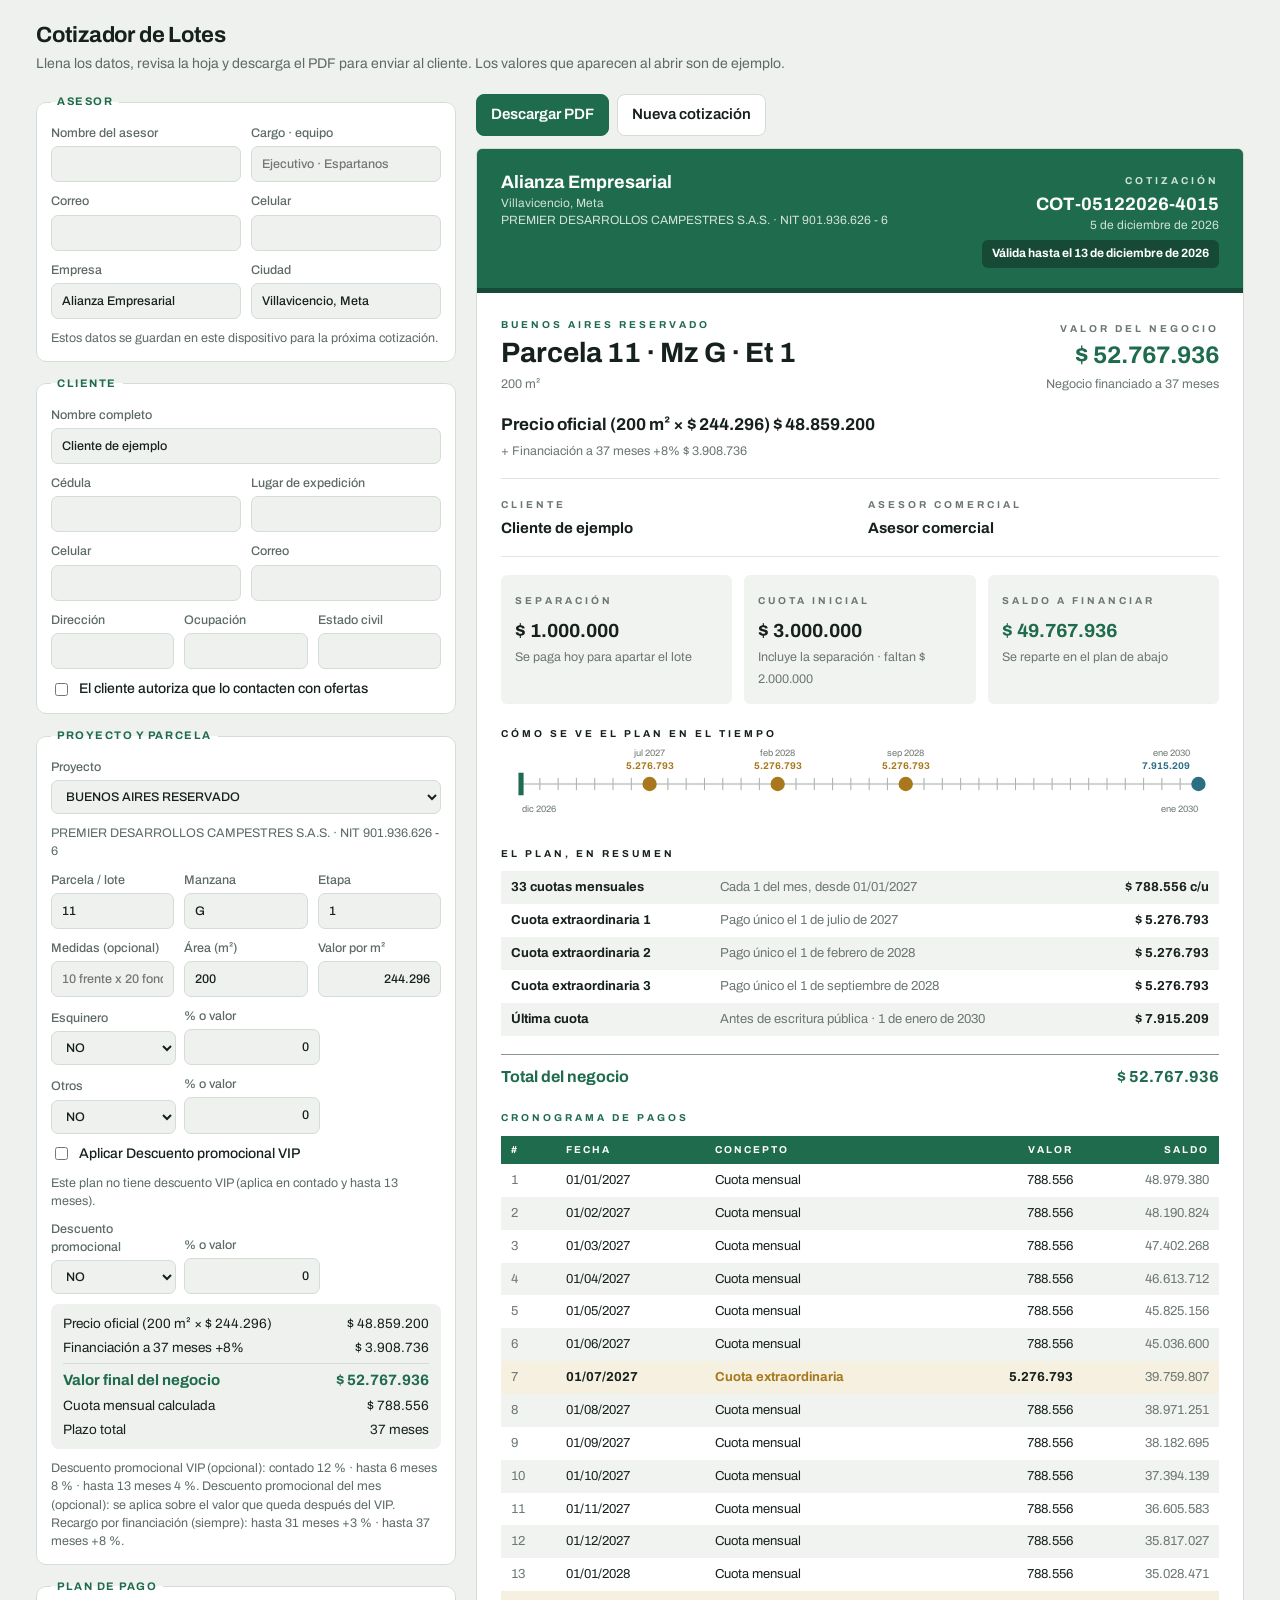
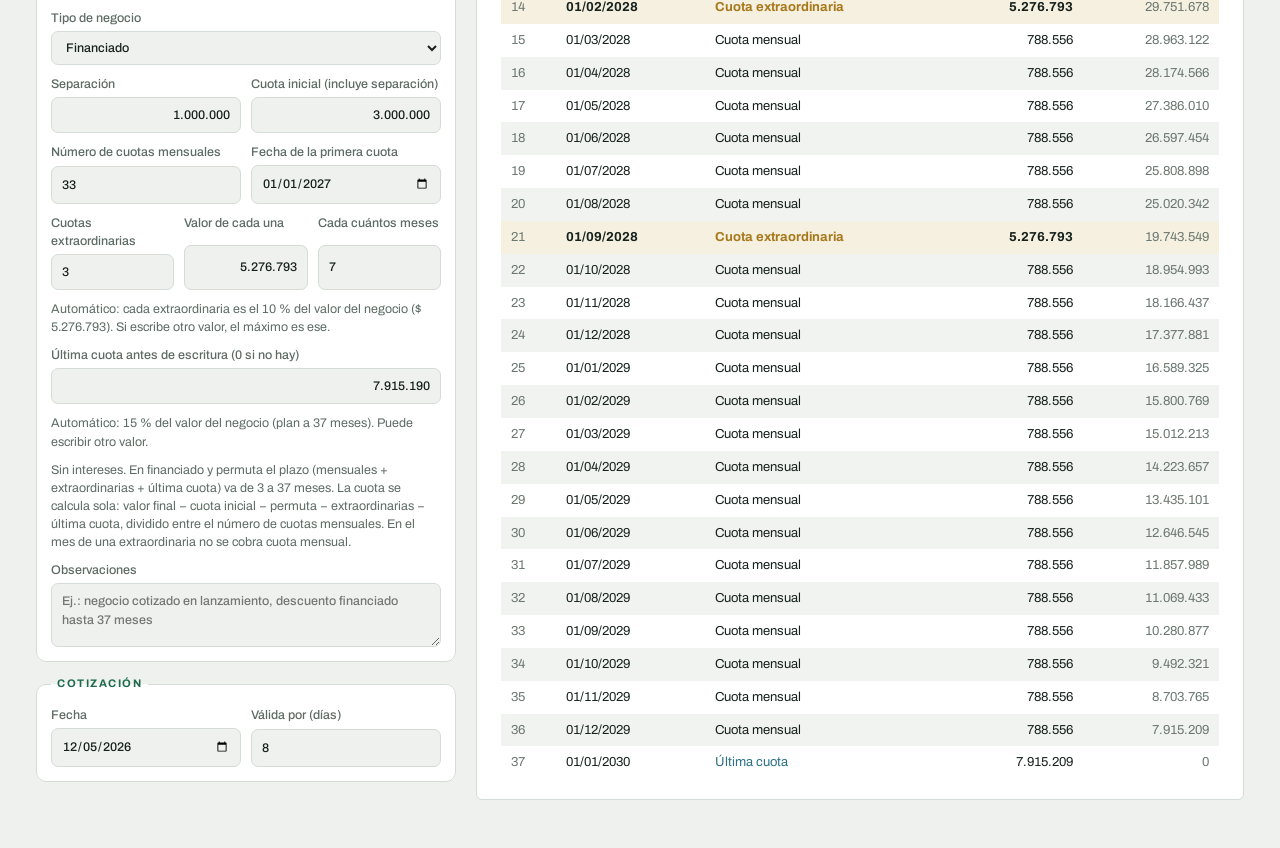
==== cotizador.html @ 51712e63 "Add files via upload" ====
<!DOCTYPE html>
<html lang="es">
<head>
<meta charset="utf-8">
<meta name="viewport" content="width=device-width,initial-scale=1">
<title>Cotizador de Lotes</title>
<style>body{margin:0}img{max-width:100%}[hidden]{display:none!important}</style>

<link rel="stylesheet" href="https://fonts.googleapis.com/css2?family=Archivo:wght@400;500;600;700&display=swap">
<style>
/* Layout: formulario a la izquierda, hoja de cotización en vivo a la derecha; en celular se apilan. */
:root{
  --bg:#eef1ed; --surface:#ffffff; --fg:#16211c; --muted:#5d6b64; --line:#d5dcd6;
  --brand:#1f6b4e; --brand-deep:#164a36; --on-brand:#ffffff;
  --gold:#a8791c; --teal:#2b6f84; --bad:#b3372b; --bad-bg:#fbe9e6;
  --paper:#ffffff; --paper-fg:#16211c; --paper-muted:#6b7770; --paper-soft:#f1f3f0; --paper-line:#dfe4df; --paper-gold-bg:#f5f0e0;
  --font:"Archivo",system-ui,-apple-system,"Segoe UI",sans-serif;
}
@media (prefers-color-scheme: dark){ :root:not([data-theme="light"]){
  --bg:#121815; --surface:#1b2420; --fg:#e8eeea; --muted:#9aa8a1; --line:#2f3b35;
  --brand:#3d9a75; --brand-deep:#1f6b4e; --on-brand:#ffffff; --gold:#d3a23c; --teal:#5aa7bf; --bad:#f08a7d; --bad-bg:#3a1f1c; color-scheme:dark } }
:root[data-theme="dark"]{
  --bg:#121815; --surface:#1b2420; --fg:#e8eeea; --muted:#9aa8a1; --line:#2f3b35;
  --brand:#3d9a75; --brand-deep:#1f6b4e; --on-brand:#ffffff; --gold:#d3a23c; --teal:#5aa7bf; --bad:#f08a7d; --bad-bg:#3a1f1c; color-scheme:dark }
*{box-sizing:border-box}
body{background:var(--bg);color:var(--fg);font-family:var(--font);font-size:15px;line-height:1.45}
.wrap{max-width:1240px;margin:0 auto;padding-inline:16px;padding-block:20px 48px;display:grid;gap:20px;grid-template-columns:minmax(0,1fr)}
@media(min-width:980px){.wrap{grid-template-columns:minmax(0,420px) minmax(0,1fr);align-items:start}}
h1{font-size:22px;margin:0;font-weight:700;letter-spacing:-.01em}
.sub{color:var(--muted);margin:2px 0 0;font-size:14px}
.top{grid-column:1/-1}
.form{display:grid;gap:14px;min-width:0}
fieldset{border:1px solid var(--line);background:var(--surface);border-radius:10px;padding:14px;margin:0;display:grid;gap:10px;min-width:0}
legend{font-size:11px;letter-spacing:.14em;text-transform:uppercase;color:var(--brand);font-weight:700;padding:0 6px}
.row{display:grid;gap:10px;grid-template-columns:repeat(auto-fit,minmax(120px,1fr))}
label{display:grid;gap:4px;font-size:12.5px;color:var(--muted);font-weight:500;min-width:0}
input,select{font:inherit;color:var(--fg);background:var(--bg);border:1px solid var(--line);border-radius:7px;padding:8px 10px;width:100%;min-width:0}
input:focus-visible,select:focus-visible,button:focus-visible{outline:2px solid var(--brand);outline-offset:1px}
.money{font-variant-numeric:tabular-nums;text-align:right}
button{font:inherit;font-weight:600;border-radius:8px;border:1px solid var(--line);background:var(--surface);color:var(--fg);padding:9px 14px;cursor:pointer}
button.primary{background:var(--brand);border-color:var(--brand);color:var(--on-brand)}
button.link{border:0;background:none;color:var(--brand);padding:4px 0;text-align:left}
button:disabled{opacity:.5;cursor:not-allowed}
.extra{display:grid;grid-template-columns:minmax(0,1fr) minmax(0,1fr) auto;gap:8px;align-items:end}
.extra button{padding:8px 10px}
textarea{font:inherit;color:var(--fg);background:var(--bg);border:1px solid var(--line);border-radius:7px;padding:8px 10px;width:100%;min-height:64px;resize:vertical}
.adj{display:grid;grid-template-columns:minmax(0,1.1fr) minmax(0,1.2fr) minmax(0,1fr);gap:8px;align-items:end}
.calc{display:grid;gap:4px;background:var(--bg);border-radius:8px;padding:10px 12px;font-variant-numeric:tabular-nums;font-size:13.5px}
.calc div{display:flex;justify-content:space-between;gap:12px}
.calc .t{font-weight:700;color:var(--brand);font-size:15px;border-top:1px solid var(--line);padding-top:6px;margin-top:2px}
.brk{font-size:12.5px;color:var(--paper-muted);display:grid;gap:4px}
.brk .po{font-size:17px;font-weight:700;color:var(--paper-fg)}
.brk .red{color:#b3261e;font-size:14px;font-weight:600}
.brk .red b{font-weight:700;margin-left:10px;white-space:nowrap}
.calc .neg{color:var(--bad);font-weight:600}
.obs{background:var(--paper-soft);border-radius:6px;padding:12px 14px;font-size:13px;white-space:pre-wrap;overflow-wrap:anywhere}
.hint{font-size:12.5px;color:var(--muted);margin:0}
.side{display:grid;gap:12px;min-width:0}
.actions{display:flex;flex-wrap:wrap;gap:8px;align-items:center}
.msg{font-size:13px;color:var(--muted)}
.alert{background:var(--bad-bg);color:var(--bad);border-radius:8px;padding:10px 12px;font-size:13.5px;font-weight:500}
/* Hoja */
.paper{background:var(--paper);color:var(--paper-fg);border-radius:6px;overflow:hidden;border:1px solid var(--line);font-variant-numeric:tabular-nums;min-width:0}
.p-head{background:#1f6b4e;border-bottom:5px solid #164a36;color:#fff;padding:20px 24px;display:flex;flex-wrap:wrap;gap:12px;justify-content:space-between}
.p-head b{font-size:18px}.p-head small{display:block;opacity:.8;font-size:12px}
.p-head .r{text-align:right;margin-left:auto}
.eyebrow{font-size:10px;letter-spacing:.3em;text-transform:uppercase;font-weight:700;color:#1f6b4e}
.p-head .eyebrow{color:#cfe3d9}
.pill{display:inline-block;background:#164a36;border-radius:6px;padding:5px 10px;font-size:12px;font-weight:700;margin-top:6px}
.p-body{padding:20px 24px;display:grid;gap:18px}
.split{display:flex;flex-wrap:wrap;gap:12px 24px;justify-content:space-between;align-items:flex-end}
.lot{font-size:28px;font-weight:700;line-height:1.1;margin:4px 0}
.val{font-size:24px;font-weight:700;color:#1f6b4e}
.pm{color:var(--paper-muted);font-size:12.5px}
.parties{display:grid;grid-template-columns:repeat(auto-fit,minmax(200px,1fr));gap:16px;border-block:1px solid var(--paper-line);padding-block:14px}
.parties strong{display:block;font-size:15px;margin:4px 0 2px;overflow-wrap:anywhere}
.cards{display:grid;grid-template-columns:repeat(auto-fit,minmax(160px,1fr));gap:12px}
.card{background:var(--paper-soft);border-radius:6px;padding:14px}
.card .eyebrow{color:var(--paper-muted)}
.card b{display:block;font-size:19px;margin:6px 0 2px}
.card.hl b{color:#1f6b4e}
.tl{width:100%;height:auto;display:block}
.tscroll{overflow-x:auto}
table{border-collapse:collapse;width:100%;font-size:13px}
td,th{padding:7px 10px;text-align:left;white-space:nowrap}
td.n,th.n{text-align:right}
.sum tr:nth-child(odd){background:var(--paper-soft)}
.sum td:first-child{font-weight:700}
.sum td:nth-child(2){color:var(--paper-muted);white-space:normal}
.sum td.n{font-weight:700}
.total{display:flex;justify-content:space-between;gap:12px;border-top:1.5px solid #8a948e;padding-top:10px;font-weight:700;color:#1f6b4e;font-size:16px}
.sched thead th{background:#1f6b4e;color:#fff;font-size:10px;letter-spacing:.2em;text-transform:uppercase}
.sched tbody tr:nth-child(even){background:var(--paper-soft)}
.sched tr.x{background:var(--paper-gold-bg)!important;font-weight:700}
.sched tr.x td:nth-child(3){color:#a8791c}
.sched tr.f td:nth-child(3){color:#2b6f84}
.sched td:last-child,.sched td:first-child{color:var(--paper-muted);font-weight:400}
</style>
</head>
<body>


<div class="wrap">
  <div class="top">
    <h1>Cotizador de Lotes</h1>
    <p class="sub">Llena los datos, revisa la hoja y descarga el PDF para enviar al cliente. Los valores que aparecen al abrir son de ejemplo.</p>
  </div>

  <form class="form" id="f" autocomplete="off">
    <fieldset><legend>Asesor</legend>
      <div class="row">
        <label>Nombre del asesor<input id="asNombre" data-keep></label>
        <label>Cargo · equipo<input id="asCargo" data-keep placeholder="Ejecutivo · Espartanos"></label>
      </div>
      <div class="row">
        <label>Correo<input id="asCorreo" data-keep type="email"></label>
        <label>Celular<input id="asCel" data-keep inputmode="tel"></label>
      </div>
      <div class="row">
        <label>Empresa<input id="empresa" data-keep value="Alianza Empresarial"></label>
        <label>Ciudad<input id="ciudad" data-keep value="Villavicencio, Meta"></label>
      </div>
      <p class="hint">Estos datos se guardan en este dispositivo para la próxima cotización.</p>
    </fieldset>

    <fieldset><legend>Cliente</legend>
      <label>Nombre completo<input id="clNombre" value="Cliente de ejemplo"></label>
      <div class="row">
        <label>Cédula<input id="clCedula" inputmode="numeric"></label>
        <label>Lugar de expedición<input id="clExp"></label>
      </div>
      <div class="row">
        <label>Celular<input id="clCel" inputmode="tel"></label>
        <label>Correo<input id="clCorreo" type="email"></label>
      </div>
      <div class="row">
        <label>Dirección<input id="clDir"></label>
        <label>Ocupación<input id="clOcu"></label>
        <label>Estado civil<input id="clCivil"></label>
      </div>
      <label style="display:flex;gap:8px;align-items:center;color:var(--fg);font-size:14px"><input type="checkbox" id="clAut" style="width:auto"> El cliente autoriza que lo contacten con ofertas</label>
    </fieldset>

    <fieldset><legend>Proyecto y parcela</legend>
      <label>Proyecto<select id="proySel"></select></label>
      <label id="lblOtro" hidden>Nombre del proyecto<input id="proyOtro"></label>
      <p class="hint" id="constructora"></p>
      <div class="row">
        <label>Parcela / lote<input id="lote" value="11"></label>
        <label>Manzana<input id="mz" value="G"></label>
        <label>Etapa<input id="etapa" value="1"></label>
      </div>
      <div class="row">
        <label>Medidas (opcional)<input id="medidas" placeholder="10 frente x 20 fondo"></label>
        <label>Área (m²)<input id="area" inputmode="decimal" value="200"></label>
        <label>Valor por m²<input id="vm2" class="money" inputmode="numeric" value="244.296"></label>
      </div>
      <div class="adj">
        <label>Esquinero<select id="esqT"><option>NO</option><option>PORCENTAJE</option><option>VALOR FIJO</option></select></label>
        <label>% o valor<input id="esqV" inputmode="decimal" value="0" style="text-align:right"></label><span></span>
      </div>
      <div class="adj">
        <label>Otros<select id="pluT"><option>NO</option><option>PORCENTAJE</option><option>VALOR FIJO</option></select></label>
        <label>% o valor<input id="pluV" inputmode="decimal" value="0" style="text-align:right"></label><span></span>
      </div>
      <label style="display:flex;gap:8px;align-items:center;color:var(--fg);font-size:14px"><input type="checkbox" id="aplOf" style="width:auto"> Aplicar Descuento promocional VIP</label>
      <p class="hint" id="vipHint"></p>
      <div class="adj">
        <label>Descuento promocional<select id="desT"><option>NO</option><option>PORCENTAJE</option><option>VALOR FIJO</option></select></label>
        <label>% o valor<input id="desV" inputmode="decimal" value="0" style="text-align:right"></label><span></span>
      </div>
      <div class="calc" id="calcBox"></div>
      <p class="hint">Descuento promocional VIP (opcional): contado 12 % · hasta 6 meses 8 % · hasta 13 meses 4 %. Descuento promocional del mes (opcional): se aplica sobre el valor que queda después del VIP. Recargo por financiación (siempre): hasta 31 meses +3 % · hasta 37 meses +8 %.</p>
    </fieldset>

    <fieldset><legend>Plan de pago</legend>
      <div class="row">
        <label>Tipo de negocio<select id="tipo"><option value="con">Contado</option><option value="fin" selected>Financiado</option><option value="per">Permuta</option><option value="otr">Otro</option></select></label>
        <label id="lblPermuta" hidden>Permuta (valor recibido)<input id="permuta" class="money" inputmode="numeric" value="0"></label>
      </div>
      <label id="lblTipoOtro" hidden>Describe el tipo de negocio<input id="tipoOtro" placeholder="Ej.: leasing, crédito bancario"></label>
      <label id="lblPermDesc" hidden>Qué se recibe en permuta (opcional)<input id="permDesc" placeholder="Ej.: vehículo, lote, moto"></label>
      <div class="row">
        <label>Separación<input id="sep" class="money" inputmode="numeric" value="1.000.000"></label>
        <label>Cuota inicial (incluye separación)<input id="ini" class="money" inputmode="numeric" value="3.000.000"></label>
      </div>
      <div class="row">
        <label><span id="nMtxt">Número de cuotas mensuales</span><input id="nM" type="number" min="0" max="37" value="33"></label>
        <label>Fecha de la primera cuota<input id="primera" type="date"></label>
      </div>
      <div class="row" id="rowExtras">
        <label>Cuotas extraordinarias<input id="nE" type="number" min="0" max="24" value="3"></label>
        <label>Valor de cada una<input id="vE" class="money" inputmode="numeric" value="4.800.000"></label>
        <label>Cada cuántos meses<input id="pE" type="number" min="1" max="60" value="7"></label>
      </div>
      <p class="hint" id="maxE"></p>
      <label id="lblFinal">Última cuota antes de escritura (0 si no hay)<input id="final" class="money" inputmode="numeric" value="4.885.884"></label>
      <p class="hint" id="finHint"></p>
      <p class="hint">Sin intereses. En financiado y permuta el plazo (mensuales + extraordinarias + última cuota) va de 3 a 37 meses. La cuota se calcula sola: valor final − cuota inicial − permuta − extraordinarias − última cuota, dividido entre el número de cuotas mensuales. En el mes de una extraordinaria no se cobra cuota mensual.</p>
      <label>Observaciones<textarea id="obs" placeholder="Ej.: negocio cotizado en lanzamiento, descuento financiado hasta 37 meses"></textarea></label>
    </fieldset>

    <fieldset><legend>Cotización</legend>
      <div class="row">
        <label>Fecha<input id="fecha" type="date"></label>
        <label>Válida por (días)<input id="vig" type="number" min="1" max="90" value="8"></label>
      </div>
    </fieldset>
  </form>

  <div class="side">
    <div class="actions">
      <button class="primary" id="pdf" type="button">Descargar PDF</button>
      <button id="copy" type="button" hidden>Copiar resumen para WhatsApp</button>
      <button id="sepBtn" type="button" hidden>Registrar separación</button>
      <button id="nueva" type="button">Nueva cotización</button>
      <span class="msg" id="msg" role="status"></span>
    </div>
    <div class="alert" id="alert" hidden></div>
    <div class="paper" id="paper"></div>
  </div>
</div>

<script>/** @license
 *
 * jsPDF - PDF Document creation from JavaScript
 * Version 2.5.1 Built on 2022-01-28T15:37:57.789Z
 *                      CommitID 00000000
 *
 * Copyright (c) 2010-2021 James Hall <james@parall.ax>, https://github.com/MrRio/jsPDF
 *               2015-2021 yWorks GmbH, http://www.yworks.com
 *               2015-2021 Lukas Holländer <lukas.hollaender@yworks.com>, https://github.com/HackbrettXXX
 *               2016-2018 Aras Abbasi <aras.abbasi@gmail.com>
 *               2010 Aaron Spike, https://github.com/acspike
 *               2012 Willow Systems Corporation, https://github.com/willowsystems
 *               2012 Pablo Hess, https://github.com/pablohess
 *               2012 Florian Jenett, https://github.com/fjenett
 *               2013 Warren Weckesser, https://github.com/warrenweckesser
 *               2013 Youssef Beddad, https://github.com/lifof
 *               2013 Lee Driscoll, https://github.com/lsdriscoll
 *               2013 Stefan Slonevskiy, https://github.com/stefslon
 *               2013 Jeremy Morel, https://github.com/jmorel
 *               2013 Christoph Hartmann, https://github.com/chris-rock
 *               2014 Juan Pablo Gaviria, https://github.com/juanpgaviria
 *               2014 James Makes, https://github.com/dollaruw
 *               2014 Diego Casorran, https://github.com/diegocr
 *               2014 Steven Spungin, https://github.com/Flamenco
 *               2014 Kenneth Glassey, https://github.com/Gavvers
 *
 * Permission is hereby granted, free of charge, to any person obtaining
 * a copy of this software and associated documentation files (the
 * "Software"), to deal in the Software without restriction, including
 * without limitation the rights to use, copy, modify, merge, publish,
 * distribute, sublicense, and/or sell copies of the Software, and to
 * permit persons to whom the Software is furnished to do so, subject to
 * the following conditions:
 *
 * The above copyright notice and this permission notice shall be
 * included in all copies or substantial portions of the Software.
 *
 * THE SOFTWARE IS PROVIDED "AS IS", WITHOUT WARRANTY OF ANY KIND,
 * EXPRESS OR IMPLIED, INCLUDING BUT NOT LIMITED TO THE WARRANTIES OF
 * MERCHANTABILITY, FITNESS FOR A PARTICULAR PURPOSE AND
 * NONINFRINGEMENT. IN NO EVENT SHALL THE AUTHORS OR COPYRIGHT HOLDERS BE
 * LIABLE FOR ANY CLAIM, DAMAGES OR OTHER LIABILITY, WHETHER IN AN ACTION
 * OF CONTRACT, TORT OR OTHERWISE, ARISING FROM, OUT OF OR IN CONNECTION
 * WITH THE SOFTWARE OR THE USE OR OTHER DEALINGS IN THE SOFTWARE.
 *
 * Contributor(s):
 *    siefkenj, ahwolf, rickygu, Midnith, saintclair, eaparango,
 *    kim3er, mfo, alnorth, Flamenco
 */

!function(t,e){"object"==typeof exports&&"undefined"!=typeof module?e(exports):"function"==typeof define&&define.amd?define(["exports"],e):e((t=t||self).jspdf={})}(this,(function(t){"use strict";function e(t){return(e="function"==typeof Symbol&&"symbol"==typeof Symbol.iterator?function(t){return typeof t}:function(t){return t&&"function"==typeof Symbol&&t.constructor===Symbol&&t!==Symbol.prototype?"symbol":typeof t})(t)}var r=function(){return"undefined"!=typeof window?window:"undefined"!=typeof global?global:"undefined"!=typeof self?self:this}();function n(){r.console&&"function"==typeof r.console.log&&r.console.log.apply(r.console,arguments)}var i={log:n,warn:function(t){r.console&&("function"==typeof r.console.warn?r.console.warn.apply(r.console,arguments):n.call(null,arguments))},error:function(t){r.console&&("function"==typeof r.console.error?r.console.error.apply(r.console,arguments):n(t))}};function a(t,e,r){var n=new XMLHttpRequest;n.open("GET",t),n.responseType="blob",n.onload=function(){l(n.response,e,r)},n.onerror=function(){i.error("could not download file")},n.send()}function o(t){var e=new XMLHttpRequest;e.open("HEAD",t,!1);try{e.send()}catch(t){}return e.status>=200&&e.status<=299}function s(t){try{t.dispatchEvent(new MouseEvent("click"))}catch(r){var e=document.createEvent("MouseEvents");e.initMouseEvent("click",!0,!0,window,0,0,0,80,20,!1,!1,!1,!1,0,null),t.dispatchEvent(e)}}var c,u,l=r.saveAs||("object"!==("undefined"==typeof window?"undefined":e(window))||window!==r?function(){}:"undefined"!=typeof HTMLAnchorElement&&"download"in HTMLAnchorElement.prototype?function(t,e,n){var i=r.URL||r.webkitURL,c=document.createElement("a");e=e||t.name||"download",c.download=e,c.rel="noopener","string"==typeof t?(c.href=t,c.origin!==location.origin?o(c.href)?a(t,e,n):s(c,c.target="_blank"):s(c)):(c.href=i.createObjectURL(t),setTimeout((function(){i.revokeObjectURL(c.href)}),4e4),setTimeout((function(){s(c)}),0))}:"msSaveOrOpenBlob"in navigator?function(t,r,n){if(r=r||t.name||"download","string"==typeof t)if(o(t))a(t,r,n);else{var c=document.createElement("a");c.href=t,c.target="_blank",setTimeout((function(){s(c)}))}else navigator.msSaveOrOpenBlob(function(t,r){return void 0===r?r={autoBom:!1}:"object"!==e(r)&&(i.warn("Deprecated: Expected third argument to be a object"),r={autoBom:!r}),r.autoBom&&/^\s*(?:text\/\S*|application\/xml|\S*\/\S*\+xml)\s*;.*charset\s*=\s*utf-8/i.test(t.type)?new Blob([String.fromCharCode(65279),t],{type:t.type}):t}(t,n),r)}:function(t,n,i,o){if((o=o||open("","_blank"))&&(o.document.title=o.document.body.innerText="downloading..."),"string"==typeof t)return a(t,n,i);var s="application/octet-stream"===t.type,c=/constructor/i.test(r.HTMLElement)||r.safari,u=/CriOS\/[\d]+/.test(navigator.userAgent);if((u||s&&c)&&"object"===("undefined"==typeof FileReader?"undefined":e(FileReader))){var l=new FileReader;l.onloadend=function(){var t=l.result;t=u?t:t.replace(/^data:[^;]*;/,"data:attachment/file;"),o?o.location.href=t:location=t,o=null},l.readAsDataURL(t)}else{var h=r.URL||r.webkitURL,f=h.createObjectURL(t);o?o.location=f:location.href=f,o=null,setTimeout((function(){h.revokeObjectURL(f)}),4e4)}});
/**
   * A class to parse color values
   * @author Stoyan Stefanov <sstoo@gmail.com>
   * {@link   http://www.phpied.com/rgb-color-parser-in-javascript/}
   * @license Use it if you like it
   */function h(t){var e;t=t||"",this.ok=!1,"#"==t.charAt(0)&&(t=t.substr(1,6));t={aliceblue:"f0f8ff",antiquewhite:"faebd7",aqua:"00ffff",aquamarine:"7fffd4",azure:"f0ffff",beige:"f5f5dc",bisque:"ffe4c4",black:"000000",blanchedalmond:"ffebcd",blue:"0000ff",blueviolet:"8a2be2",brown:"a52a2a",burlywood:"deb887",cadetblue:"5f9ea0",chartreuse:"7fff00",chocolate:"d2691e",coral:"ff7f50",cornflowerblue:"6495ed",cornsilk:"fff8dc",crimson:"dc143c",cyan:"00ffff",darkblue:"00008b",darkcyan:"008b8b",darkgoldenrod:"b8860b",darkgray:"a9a9a9",darkgreen:"006400",darkkhaki:"bdb76b",darkmagenta:"8b008b",darkolivegreen:"556b2f",darkorange:"ff8c00",darkorchid:"9932cc",darkred:"8b0000",darksalmon:"e9967a",darkseagreen:"8fbc8f",darkslateblue:"483d8b",darkslategray:"2f4f4f",darkturquoise:"00ced1",darkviolet:"9400d3",deeppink:"ff1493",deepskyblue:"00bfff",dimgray:"696969",dodgerblue:"1e90ff",feldspar:"d19275",firebrick:"b22222",floralwhite:"fffaf0",forestgreen:"228b22",fuchsia:"ff00ff",gainsboro:"dcdcdc",ghostwhite:"f8f8ff",gold:"ffd700",goldenrod:"daa520",gray:"808080",green:"008000",greenyellow:"adff2f",honeydew:"f0fff0",hotpink:"ff69b4",indianred:"cd5c5c",indigo:"4b0082",ivory:"fffff0",khaki:"f0e68c",lavender:"e6e6fa",lavenderblush:"fff0f5",lawngreen:"7cfc00",lemonchiffon:"fffacd",lightblue:"add8e6",lightcoral:"f08080",lightcyan:"e0ffff",lightgoldenrodyellow:"fafad2",lightgrey:"d3d3d3",lightgreen:"90ee90",lightpink:"ffb6c1",lightsalmon:"ffa07a",lightseagreen:"20b2aa",lightskyblue:"87cefa",lightslateblue:"8470ff",lightslategray:"778899",lightsteelblue:"b0c4de",lightyellow:"ffffe0",lime:"00ff00",limegreen:"32cd32",linen:"faf0e6",magenta:"ff00ff",maroon:"800000",mediumaquamarine:"66cdaa",mediumblue:"0000cd",mediumorchid:"ba55d3",mediumpurple:"9370d8",mediumseagreen:"3cb371",mediumslateblue:"7b68ee",mediumspringgreen:"00fa9a",mediumturquoise:"48d1cc",mediumvioletred:"c71585",midnightblue:"191970",mintcream:"f5fffa",mistyrose:"ffe4e1",moccasin:"ffe4b5",navajowhite:"ffdead",navy:"000080",oldlace:"fdf5e6",olive:"808000",olivedrab:"6b8e23",orange:"ffa500",orangered:"ff4500",orchid:"da70d6",palegoldenrod:"eee8aa",palegreen:"98fb98",paleturquoise:"afeeee",palevioletred:"d87093",papayawhip:"ffefd5",peachpuff:"ffdab9",peru:"cd853f",pink:"ffc0cb",plum:"dda0dd",powderblue:"b0e0e6",purple:"800080",red:"ff0000",rosybrown:"bc8f8f",royalblue:"4169e1",saddlebrown:"8b4513",salmon:"fa8072",sandybrown:"f4a460",seagreen:"2e8b57",seashell:"fff5ee",sienna:"a0522d",silver:"c0c0c0",skyblue:"87ceeb",slateblue:"6a5acd",slategray:"708090",snow:"fffafa",springgreen:"00ff7f",steelblue:"4682b4",tan:"d2b48c",teal:"008080",thistle:"d8bfd8",tomato:"ff6347",turquoise:"40e0d0",violet:"ee82ee",violetred:"d02090",wheat:"f5deb3",white:"ffffff",whitesmoke:"f5f5f5",yellow:"ffff00",yellowgreen:"9acd32"}[t=(t=t.replace(/ /g,"")).toLowerCase()]||t;for(var r=[{re:/^rgb\((\d{1,3}),\s*(\d{1,3}),\s*(\d{1,3})\)$/,example:["rgb(123, 234, 45)","rgb(255,234,245)"],process:function(t){return[parseInt(t[1]),parseInt(t[2]),parseInt(t[3])]}},{re:/^(\w{2})(\w{2})(\w{2})$/,example:["#00ff00","336699"],process:function(t){return[parseInt(t[1],16),parseInt(t[2],16),parseInt(t[3],16)]}},{re:/^(\w{1})(\w{1})(\w{1})$/,example:["#fb0","f0f"],process:function(t){return[parseInt(t[1]+t[1],16),parseInt(t[2]+t[2],16),parseInt(t[3]+t[3],16)]}}],n=0;n<r.length;n++){var i=r[n].re,a=r[n].process,o=i.exec(t);o&&(e=a(o),this.r=e[0],this.g=e[1],this.b=e[2],this.ok=!0)}this.r=this.r<0||isNaN(this.r)?0:this.r>255?255:this.r,this.g=this.g<0||isNaN(this.g)?0:this.g>255?255:this.g,this.b=this.b<0||isNaN(this.b)?0:this.b>255?255:this.b,this.toRGB=function(){return"rgb("+this.r+", "+this.g+", "+this.b+")"},this.toHex=function(){var t=this.r.toString(16),e=this.g.toString(16),r=this.b.toString(16);return 1==t.length&&(t="0"+t),1==e.length&&(e="0"+e),1==r.length&&(r="0"+r),"#"+t+e+r}}
/**
   * @license
   * Joseph Myers does not specify a particular license for his work.
   *
   * Author: Joseph Myers
   * Accessed from: http://www.myersdaily.org/joseph/javascript/md5.js
   *
   * Modified by: Owen Leong
   */
function f(t,e){var r=t[0],n=t[1],i=t[2],a=t[3];r=p(r,n,i,a,e[0],7,-680876936),a=p(a,r,n,i,e[1],12,-389564586),i=p(i,a,r,n,e[2],17,606105819),n=p(n,i,a,r,e[3],22,-1044525330),r=p(r,n,i,a,e[4],7,-176418897),a=p(a,r,n,i,e[5],12,1200080426),i=p(i,a,r,n,e[6],17,-1473231341),n=p(n,i,a,r,e[7],22,-45705983),r=p(r,n,i,a,e[8],7,1770035416),a=p(a,r,n,i,e[9],12,-1958414417),i=p(i,a,r,n,e[10],17,-42063),n=p(n,i,a,r,e[11],22,-1990404162),r=p(r,n,i,a,e[12],7,1804603682),a=p(a,r,n,i,e[13],12,-40341101),i=p(i,a,r,n,e[14],17,-1502002290),r=g(r,n=p(n,i,a,r,e[15],22,1236535329),i,a,e[1],5,-165796510),a=g(a,r,n,i,e[6],9,-1069501632),i=g(i,a,r,n,e[11],14,643717713),n=g(n,i,a,r,e[0],20,-373897302),r=g(r,n,i,a,e[5],5,-701558691),a=g(a,r,n,i,e[10],9,38016083),i=g(i,a,r,n,e[15],14,-660478335),n=g(n,i,a,r,e[4],20,-405537848),r=g(r,n,i,a,e[9],5,568446438),a=g(a,r,n,i,e[14],9,-1019803690),i=g(i,a,r,n,e[3],14,-187363961),n=g(n,i,a,r,e[8],20,1163531501),r=g(r,n,i,a,e[13],5,-1444681467),a=g(a,r,n,i,e[2],9,-51403784),i=g(i,a,r,n,e[7],14,1735328473),r=m(r,n=g(n,i,a,r,e[12],20,-1926607734),i,a,e[5],4,-378558),a=m(a,r,n,i,e[8],11,-2022574463),i=m(i,a,r,n,e[11],16,1839030562),n=m(n,i,a,r,e[14],23,-35309556),r=m(r,n,i,a,e[1],4,-1530992060),a=m(a,r,n,i,e[4],11,1272893353),i=m(i,a,r,n,e[7],16,-155497632),n=m(n,i,a,r,e[10],23,-1094730640),r=m(r,n,i,a,e[13],4,681279174),a=m(a,r,n,i,e[0],11,-358537222),i=m(i,a,r,n,e[3],16,-722521979),n=m(n,i,a,r,e[6],23,76029189),r=m(r,n,i,a,e[9],4,-640364487),a=m(a,r,n,i,e[12],11,-421815835),i=m(i,a,r,n,e[15],16,530742520),r=v(r,n=m(n,i,a,r,e[2],23,-995338651),i,a,e[0],6,-198630844),a=v(a,r,n,i,e[7],10,1126891415),i=v(i,a,r,n,e[14],15,-1416354905),n=v(n,i,a,r,e[5],21,-57434055),r=v(r,n,i,a,e[12],6,1700485571),a=v(a,r,n,i,e[3],10,-1894986606),i=v(i,a,r,n,e[10],15,-1051523),n=v(n,i,a,r,e[1],21,-2054922799),r=v(r,n,i,a,e[8],6,1873313359),a=v(a,r,n,i,e[15],10,-30611744),i=v(i,a,r,n,e[6],15,-1560198380),n=v(n,i,a,r,e[13],21,1309151649),r=v(r,n,i,a,e[4],6,-145523070),a=v(a,r,n,i,e[11],10,-1120210379),i=v(i,a,r,n,e[2],15,718787259),n=v(n,i,a,r,e[9],21,-343485551),t[0]=S(r,t[0]),t[1]=S(n,t[1]),t[2]=S(i,t[2]),t[3]=S(a,t[3])}function d(t,e,r,n,i,a){return e=S(S(e,t),S(n,a)),S(e<<i|e>>>32-i,r)}function p(t,e,r,n,i,a,o){return d(e&r|~e&n,t,e,i,a,o)}function g(t,e,r,n,i,a,o){return d(e&n|r&~n,t,e,i,a,o)}function m(t,e,r,n,i,a,o){return d(e^r^n,t,e,i,a,o)}function v(t,e,r,n,i,a,o){return d(r^(e|~n),t,e,i,a,o)}function b(t){var e,r=t.length,n=[1732584193,-271733879,-1732584194,271733878];for(e=64;e<=t.length;e+=64)f(n,y(t.substring(e-64,e)));t=t.substring(e-64);var i=[0,0,0,0,0,0,0,0,0,0,0,0,0,0,0,0];for(e=0;e<t.length;e++)i[e>>2]|=t.charCodeAt(e)<<(e%4<<3);if(i[e>>2]|=128<<(e%4<<3),e>55)for(f(n,i),e=0;e<16;e++)i[e]=0;return i[14]=8*r,f(n,i),n}function y(t){var e,r=[];for(e=0;e<64;e+=4)r[e>>2]=t.charCodeAt(e)+(t.charCodeAt(e+1)<<8)+(t.charCodeAt(e+2)<<16)+(t.charCodeAt(e+3)<<24);return r}c=r.atob.bind(r),u=r.btoa.bind(r);var w="0123456789abcdef".split("");function N(t){for(var e="",r=0;r<4;r++)e+=w[t>>8*r+4&15]+w[t>>8*r&15];return e}function L(t){return String.fromCharCode((255&t)>>0,(65280&t)>>8,(16711680&t)>>16,(4278190080&t)>>24)}function A(t){return function(t){return t.map(L).join("")}(b(t))}var x="5d41402abc4b2a76b9719d911017c592"!=function(t){for(var e=0;e<t.length;e++)t[e]=N(t[e]);return t.join("")}(b("hello"));function S(t,e){if(x){var r=(65535&t)+(65535&e);return(t>>16)+(e>>16)+(r>>16)<<16|65535&r}return t+e&4294967295}
/**
   * @license
   * FPDF is released under a permissive license: there is no usage restriction.
   * You may embed it freely in your application (commercial or not), with or
   * without modifications.
   *
   * Reference: http://www.fpdf.org/en/script/script37.php
   */function _(t,e){var r,n,i,a;if(t!==r){for(var o=(i=t,a=1+(256/t.length>>0),new Array(a+1).join(i)),s=[],c=0;c<256;c++)s[c]=c;var u=0;for(c=0;c<256;c++){var l=s[c];u=(u+l+o.charCodeAt(c))%256,s[c]=s[u],s[u]=l}r=t,n=s}else s=n;var h=e.length,f=0,d=0,p="";for(c=0;c<h;c++)d=(d+(l=s[f=(f+1)%256]))%256,s[f]=s[d],s[d]=l,o=s[(s[f]+s[d])%256],p+=String.fromCharCode(e.charCodeAt(c)^o);return p}
/**
   * @license
   * Licensed under the MIT License.
   * http://opensource.org/licenses/mit-license
   * Author: Owen Leong (@owenl131)
   * Date: 15 Oct 2020
   * References:
   * https://www.cs.cmu.edu/~dst/Adobe/Gallery/anon21jul01-pdf-encryption.txt
   * https://github.com/foliojs/pdfkit/blob/master/lib/security.js
   * http://www.fpdf.org/en/script/script37.php
   */var P={print:4,modify:8,copy:16,"annot-forms":32};function k(t,e,r,n){this.v=1,this.r=2;var i=192;t.forEach((function(t){if(void 0!==P.perm)throw new Error("Invalid permission: "+t);i+=P[t]})),this.padding="(¿N^NuAd\0NVÿú\b..\0¶Ðh>/\f©þdSiz";var a=(e+this.padding).substr(0,32),o=(r+this.padding).substr(0,32);this.O=this.processOwnerPassword(a,o),this.P=-(1+(255^i)),this.encryptionKey=A(a+this.O+this.lsbFirstWord(this.P)+this.hexToBytes(n)).substr(0,5),this.U=_(this.encryptionKey,this.padding)}function F(t){if(/[^\u0000-\u00ff]/.test(t))throw new Error("Invalid PDF Name Object: "+t+", Only accept ASCII characters.");for(var e="",r=t.length,n=0;n<r;n++){var i=t.charCodeAt(n);if(i<33||35===i||37===i||40===i||41===i||47===i||60===i||62===i||91===i||93===i||123===i||125===i||i>126)e+="#"+("0"+i.toString(16)).slice(-2);else e+=t[n]}return e}function I(t){if("object"!==e(t))throw new Error("Invalid Context passed to initialize PubSub (jsPDF-module)");var n={};this.subscribe=function(t,e,r){if(r=r||!1,"string"!=typeof t||"function"!=typeof e||"boolean"!=typeof r)throw new Error("Invalid arguments passed to PubSub.subscribe (jsPDF-module)");n.hasOwnProperty(t)||(n[t]={});var i=Math.random().toString(35);return n[t][i]=[e,!!r],i},this.unsubscribe=function(t){for(var e in n)if(n[e][t])return delete n[e][t],0===Object.keys(n[e]).length&&delete n[e],!0;return!1},this.publish=function(e){if(n.hasOwnProperty(e)){var a=Array.prototype.slice.call(arguments,1),o=[];for(var s in n[e]){var c=n[e][s];try{c[0].apply(t,a)}catch(t){r.console&&i.error("jsPDF PubSub Error",t.message,t)}c[1]&&o.push(s)}o.length&&o.forEach(this.unsubscribe)}},this.getTopics=function(){return n}}function C(t){if(!(this instanceof C))return new C(t);var e="opacity,stroke-opacity".split(",");for(var r in t)t.hasOwnProperty(r)&&e.indexOf(r)>=0&&(this[r]=t[r]);this.id="",this.objectNumber=-1}function j(t,e){this.gState=t,this.matrix=e,this.id="",this.objectNumber=-1}function O(t,e,r,n,i){if(!(this instanceof O))return new O(t,e,r,n,i);this.type="axial"===t?2:3,this.coords=e,this.colors=r,j.call(this,n,i)}function B(t,e,r,n,i){if(!(this instanceof B))return new B(t,e,r,n,i);this.boundingBox=t,this.xStep=e,this.yStep=r,this.stream="",this.cloneIndex=0,j.call(this,n,i)}function M(t){var n,a="string"==typeof arguments[0]?arguments[0]:"p",o=arguments[1],s=arguments[2],c=arguments[3],f=[],d=1,p=16,g="S",m=null;"object"===e(t=t||{})&&(a=t.orientation,o=t.unit||o,s=t.format||s,c=t.compress||t.compressPdf||c,null!==(m=t.encryption||null)&&(m.userPassword=m.userPassword||"",m.ownerPassword=m.ownerPassword||"",m.userPermissions=m.userPermissions||[]),d="number"==typeof t.userUnit?Math.abs(t.userUnit):1,void 0!==t.precision&&(n=t.precision),void 0!==t.floatPrecision&&(p=t.floatPrecision),g=t.defaultPathOperation||"S"),f=t.filters||(!0===c?["FlateEncode"]:f),o=o||"mm",a=(""+(a||"P")).toLowerCase();var v=t.putOnlyUsedFonts||!1,b={},y={internal:{},__private__:{}};y.__private__.PubSub=I;var w="1.3",N=y.__private__.getPdfVersion=function(){return w};y.__private__.setPdfVersion=function(t){w=t};var L={a0:[2383.94,3370.39],a1:[1683.78,2383.94],a2:[1190.55,1683.78],a3:[841.89,1190.55],a4:[595.28,841.89],a5:[419.53,595.28],a6:[297.64,419.53],a7:[209.76,297.64],a8:[147.4,209.76],a9:[104.88,147.4],a10:[73.7,104.88],b0:[2834.65,4008.19],b1:[2004.09,2834.65],b2:[1417.32,2004.09],b3:[1000.63,1417.32],b4:[708.66,1000.63],b5:[498.9,708.66],b6:[354.33,498.9],b7:[249.45,354.33],b8:[175.75,249.45],b9:[124.72,175.75],b10:[87.87,124.72],c0:[2599.37,3676.54],c1:[1836.85,2599.37],c2:[1298.27,1836.85],c3:[918.43,1298.27],c4:[649.13,918.43],c5:[459.21,649.13],c6:[323.15,459.21],c7:[229.61,323.15],c8:[161.57,229.61],c9:[113.39,161.57],c10:[79.37,113.39],dl:[311.81,623.62],letter:[612,792],"government-letter":[576,756],legal:[612,1008],"junior-legal":[576,360],ledger:[1224,792],tabloid:[792,1224],"credit-card":[153,243]};y.__private__.getPageFormats=function(){return L};var A=y.__private__.getPageFormat=function(t){return L[t]};s=s||"a4";var x={COMPAT:"compat",ADVANCED:"advanced"},S=x.COMPAT;function _(){this.saveGraphicsState(),ht(new Vt(_t,0,0,-_t,0,Rr()*_t).toString()+" cm"),this.setFontSize(this.getFontSize()/_t),g="n",S=x.ADVANCED}function P(){this.restoreGraphicsState(),g="S",S=x.COMPAT}var j=y.__private__.combineFontStyleAndFontWeight=function(t,e){if("bold"==t&&"normal"==e||"bold"==t&&400==e||"normal"==t&&"italic"==e||"bold"==t&&"italic"==e)throw new Error("Invalid Combination of fontweight and fontstyle");return e&&(t=400==e||"normal"===e?"italic"===t?"italic":"normal":700!=e&&"bold"!==e||"normal"!==t?(700==e?"bold":e)+""+t:"bold"),t};y.advancedAPI=function(t){var e=S===x.COMPAT;return e&&_.call(this),"function"!=typeof t||(t(this),e&&P.call(this)),this},y.compatAPI=function(t){var e=S===x.ADVANCED;return e&&P.call(this),"function"!=typeof t||(t(this),e&&_.call(this)),this},y.isAdvancedAPI=function(){return S===x.ADVANCED};var E,q=function(t){if(S!==x.ADVANCED)throw new Error(t+" is only available in 'advanced' API mode. You need to call advancedAPI() first.")},D=y.roundToPrecision=y.__private__.roundToPrecision=function(t,e){var r=n||e;if(isNaN(t)||isNaN(r))throw new Error("Invalid argument passed to jsPDF.roundToPrecision");return t.toFixed(r).replace(/0+$/,"")};E=y.hpf=y.__private__.hpf="number"==typeof p?function(t){if(isNaN(t))throw new Error("Invalid argument passed to jsPDF.hpf");return D(t,p)}:"smart"===p?function(t){if(isNaN(t))throw new Error("Invalid argument passed to jsPDF.hpf");return D(t,t>-1&&t<1?16:5)}:function(t){if(isNaN(t))throw new Error("Invalid argument passed to jsPDF.hpf");return D(t,16)};var R=y.f2=y.__private__.f2=function(t){if(isNaN(t))throw new Error("Invalid argument passed to jsPDF.f2");return D(t,2)},T=y.__private__.f3=function(t){if(isNaN(t))throw new Error("Invalid argument passed to jsPDF.f3");return D(t,3)},U=y.scale=y.__private__.scale=function(t){if(isNaN(t))throw new Error("Invalid argument passed to jsPDF.scale");return S===x.COMPAT?t*_t:S===x.ADVANCED?t:void 0},z=function(t){return S===x.COMPAT?Rr()-t:S===x.ADVANCED?t:void 0},H=function(t){return U(z(t))};y.__private__.setPrecision=y.setPrecision=function(t){"number"==typeof parseInt(t,10)&&(n=parseInt(t,10))};var W,V="00000000000000000000000000000000",G=y.__private__.getFileId=function(){return V},Y=y.__private__.setFileId=function(t){return V=void 0!==t&&/^[a-fA-F0-9]{32}$/.test(t)?t.toUpperCase():V.split("").map((function(){return"ABCDEF0123456789".charAt(Math.floor(16*Math.random()))})).join(""),null!==m&&(Ye=new k(m.userPermissions,m.userPassword,m.ownerPassword,V)),V};y.setFileId=function(t){return Y(t),this},y.getFileId=function(){return G()};var J=y.__private__.convertDateToPDFDate=function(t){var e=t.getTimezoneOffset(),r=e<0?"+":"-",n=Math.floor(Math.abs(e/60)),i=Math.abs(e%60),a=[r,Q(n),"'",Q(i),"'"].join("");return["D:",t.getFullYear(),Q(t.getMonth()+1),Q(t.getDate()),Q(t.getHours()),Q(t.getMinutes()),Q(t.getSeconds()),a].join("")},X=y.__private__.convertPDFDateToDate=function(t){var e=parseInt(t.substr(2,4),10),r=parseInt(t.substr(6,2),10)-1,n=parseInt(t.substr(8,2),10),i=parseInt(t.substr(10,2),10),a=parseInt(t.substr(12,2),10),o=parseInt(t.substr(14,2),10);return new Date(e,r,n,i,a,o,0)},K=y.__private__.setCreationDate=function(t){var e;if(void 0===t&&(t=new Date),t instanceof Date)e=J(t);else{if(!/^D:(20[0-2][0-9]|203[0-7]|19[7-9][0-9])(0[0-9]|1[0-2])([0-2][0-9]|3[0-1])(0[0-9]|1[0-9]|2[0-3])(0[0-9]|[1-5][0-9])(0[0-9]|[1-5][0-9])(\+0[0-9]|\+1[0-4]|-0[0-9]|-1[0-1])'(0[0-9]|[1-5][0-9])'?$/.test(t))throw new Error("Invalid argument passed to jsPDF.setCreationDate");e=t}return W=e},Z=y.__private__.getCreationDate=function(t){var e=W;return"jsDate"===t&&(e=X(W)),e};y.setCreationDate=function(t){return K(t),this},y.getCreationDate=function(t){return Z(t)};var $,Q=y.__private__.padd2=function(t){return("0"+parseInt(t)).slice(-2)},tt=y.__private__.padd2Hex=function(t){return("00"+(t=t.toString())).substr(t.length)},et=0,rt=[],nt=[],it=0,at=[],ot=[],st=!1,ct=nt,ut=function(){et=0,it=0,nt=[],rt=[],at=[],Qt=Kt(),te=Kt()};y.__private__.setCustomOutputDestination=function(t){st=!0,ct=t};var lt=function(t){st||(ct=t)};y.__private__.resetCustomOutputDestination=function(){st=!1,ct=nt};var ht=y.__private__.out=function(t){return t=t.toString(),it+=t.length+1,ct.push(t),ct},ft=y.__private__.write=function(t){return ht(1===arguments.length?t.toString():Array.prototype.join.call(arguments," "))},dt=y.__private__.getArrayBuffer=function(t){for(var e=t.length,r=new ArrayBuffer(e),n=new Uint8Array(r);e--;)n[e]=t.charCodeAt(e);return r},pt=[["Helvetica","helvetica","normal","WinAnsiEncoding"],["Helvetica-Bold","helvetica","bold","WinAnsiEncoding"],["Helvetica-Oblique","helvetica","italic","WinAnsiEncoding"],["Helvetica-BoldOblique","helvetica","bolditalic","WinAnsiEncoding"],["Courier","courier","normal","WinAnsiEncoding"],["Courier-Bold","courier","bold","WinAnsiEncoding"],["Courier-Oblique","courier","italic","WinAnsiEncoding"],["Courier-BoldOblique","courier","bolditalic","WinAnsiEncoding"],["Times-Roman","times","normal","WinAnsiEncoding"],["Times-Bold","times","bold","WinAnsiEncoding"],["Times-Italic","times","italic","WinAnsiEncoding"],["Times-BoldItalic","times","bolditalic","WinAnsiEncoding"],["ZapfDingbats","zapfdingbats","normal",null],["Symbol","symbol","normal",null]];y.__private__.getStandardFonts=function(){return pt};var gt=t.fontSize||16;y.__private__.setFontSize=y.setFontSize=function(t){return gt=S===x.ADVANCED?t/_t:t,this};var mt,vt=y.__private__.getFontSize=y.getFontSize=function(){return S===x.COMPAT?gt:gt*_t},bt=t.R2L||!1;y.__private__.setR2L=y.setR2L=function(t){return bt=t,this},y.__private__.getR2L=y.getR2L=function(){return bt};var yt,wt=y.__private__.setZoomMode=function(t){var e=[void 0,null,"fullwidth","fullheight","fullpage","original"];if(/^(?:\d+\.\d*|\d*\.\d+|\d+)%$/.test(t))mt=t;else if(isNaN(t)){if(-1===e.indexOf(t))throw new Error('zoom must be Integer (e.g. 2), a percentage Value (e.g. 300%) or fullwidth, fullheight, fullpage, original. "'+t+'" is not recognized.');mt=t}else mt=parseInt(t,10)};y.__private__.getZoomMode=function(){return mt};var Nt,Lt=y.__private__.setPageMode=function(t){if(-1==[void 0,null,"UseNone","UseOutlines","UseThumbs","FullScreen"].indexOf(t))throw new Error('Page mode must be one of UseNone, UseOutlines, UseThumbs, or FullScreen. "'+t+'" is not recognized.');yt=t};y.__private__.getPageMode=function(){return yt};var At=y.__private__.setLayoutMode=function(t){if(-1==[void 0,null,"continuous","single","twoleft","tworight","two"].indexOf(t))throw new Error('Layout mode must be one of continuous, single, twoleft, tworight. "'+t+'" is not recognized.');Nt=t};y.__private__.getLayoutMode=function(){return Nt},y.__private__.setDisplayMode=y.setDisplayMode=function(t,e,r){return wt(t),At(e),Lt(r),this};var xt={title:"",subject:"",author:"",keywords:"",creator:""};y.__private__.getDocumentProperty=function(t){if(-1===Object.keys(xt).indexOf(t))throw new Error("Invalid argument passed to jsPDF.getDocumentProperty");return xt[t]},y.__private__.getDocumentProperties=function(){return xt},y.__private__.setDocumentProperties=y.setProperties=y.setDocumentProperties=function(t){for(var e in xt)xt.hasOwnProperty(e)&&t[e]&&(xt[e]=t[e]);return this},y.__private__.setDocumentProperty=function(t,e){if(-1===Object.keys(xt).indexOf(t))throw new Error("Invalid arguments passed to jsPDF.setDocumentProperty");return xt[t]=e};var St,_t,Pt,kt,Ft,It={},Ct={},jt=[],Ot={},Bt={},Mt={},Et={},qt=null,Dt=0,Rt=[],Tt=new I(y),Ut=t.hotfixes||[],zt={},Ht={},Wt=[],Vt=function t(e,r,n,i,a,o){if(!(this instanceof t))return new t(e,r,n,i,a,o);isNaN(e)&&(e=1),isNaN(r)&&(r=0),isNaN(n)&&(n=0),isNaN(i)&&(i=1),isNaN(a)&&(a=0),isNaN(o)&&(o=0),this._matrix=[e,r,n,i,a,o]};Object.defineProperty(Vt.prototype,"sx",{get:function(){return this._matrix[0]},set:function(t){this._matrix[0]=t}}),Object.defineProperty(Vt.prototype,"shy",{get:function(){return this._matrix[1]},set:function(t){this._matrix[1]=t}}),Object.defineProperty(Vt.prototype,"shx",{get:function(){return this._matrix[2]},set:function(t){this._matrix[2]=t}}),Object.defineProperty(Vt.prototype,"sy",{get:function(){return this._matrix[3]},set:function(t){this._matrix[3]=t}}),Object.defineProperty(Vt.prototype,"tx",{get:function(){return this._matrix[4]},set:function(t){this._matrix[4]=t}}),Object.defineProperty(Vt.prototype,"ty",{get:function(){return this._matrix[5]},set:function(t){this._matrix[5]=t}}),Object.defineProperty(Vt.prototype,"a",{get:function(){return this._matrix[0]},set:function(t){this._matrix[0]=t}}),Object.defineProperty(Vt.prototype,"b",{get:function(){return this._matrix[1]},set:function(t){this._matrix[1]=t}}),Object.defineProperty(Vt.prototype,"c",{get:function(){return this._matrix[2]},set:function(t){this._matrix[2]=t}}),Object.defineProperty(Vt.prototype,"d",{get:function(){return this._matrix[3]},set:function(t){this._matrix[3]=t}}),Object.defineProperty(Vt.prototype,"e",{get:function(){return this._matrix[4]},set:function(t){this._matrix[4]=t}}),Object.defineProperty(Vt.prototype,"f",{get:function(){return this._matrix[5]},set:function(t){this._matrix[5]=t}}),Object.defineProperty(Vt.prototype,"rotation",{get:function(){return Math.atan2(this.shx,this.sx)}}),Object.defineProperty(Vt.prototype,"scaleX",{get:function(){return this.decompose().scale.sx}}),Object.defineProperty(Vt.prototype,"scaleY",{get:function(){return this.decompose().scale.sy}}),Object.defineProperty(Vt.prototype,"isIdentity",{get:function(){return 1===this.sx&&(0===this.shy&&(0===this.shx&&(1===this.sy&&(0===this.tx&&0===this.ty))))}}),Vt.prototype.join=function(t){return[this.sx,this.shy,this.shx,this.sy,this.tx,this.ty].map(E).join(t)},Vt.prototype.multiply=function(t){var e=t.sx*this.sx+t.shy*this.shx,r=t.sx*this.shy+t.shy*this.sy,n=t.shx*this.sx+t.sy*this.shx,i=t.shx*this.shy+t.sy*this.sy,a=t.tx*this.sx+t.ty*this.shx+this.tx,o=t.tx*this.shy+t.ty*this.sy+this.ty;return new Vt(e,r,n,i,a,o)},Vt.prototype.decompose=function(){var t=this.sx,e=this.shy,r=this.shx,n=this.sy,i=this.tx,a=this.ty,o=Math.sqrt(t*t+e*e),s=(t/=o)*r+(e/=o)*n;r-=t*s,n-=e*s;var c=Math.sqrt(r*r+n*n);return s/=c,t*(n/=c)<e*(r/=c)&&(t=-t,e=-e,s=-s,o=-o),{scale:new Vt(o,0,0,c,0,0),translate:new Vt(1,0,0,1,i,a),rotate:new Vt(t,e,-e,t,0,0),skew:new Vt(1,0,s,1,0,0)}},Vt.prototype.toString=function(t){return this.join(" ")},Vt.prototype.inversed=function(){var t=this.sx,e=this.shy,r=this.shx,n=this.sy,i=this.tx,a=this.ty,o=1/(t*n-e*r),s=n*o,c=-e*o,u=-r*o,l=t*o;return new Vt(s,c,u,l,-s*i-u*a,-c*i-l*a)},Vt.prototype.applyToPoint=function(t){var e=t.x*this.sx+t.y*this.shx+this.tx,r=t.x*this.shy+t.y*this.sy+this.ty;return new Cr(e,r)},Vt.prototype.applyToRectangle=function(t){var e=this.applyToPoint(t),r=this.applyToPoint(new Cr(t.x+t.w,t.y+t.h));return new jr(e.x,e.y,r.x-e.x,r.y-e.y)},Vt.prototype.clone=function(){var t=this.sx,e=this.shy,r=this.shx,n=this.sy,i=this.tx,a=this.ty;return new Vt(t,e,r,n,i,a)},y.Matrix=Vt;var Gt=y.matrixMult=function(t,e){return e.multiply(t)},Yt=new Vt(1,0,0,1,0,0);y.unitMatrix=y.identityMatrix=Yt;var Jt=function(t,e){if(!Bt[t]){var r=(e instanceof O?"Sh":"P")+(Object.keys(Ot).length+1).toString(10);e.id=r,Bt[t]=r,Ot[r]=e,Tt.publish("addPattern",e)}};y.ShadingPattern=O,y.TilingPattern=B,y.addShadingPattern=function(t,e){return q("addShadingPattern()"),Jt(t,e),this},y.beginTilingPattern=function(t){q("beginTilingPattern()"),Br(t.boundingBox[0],t.boundingBox[1],t.boundingBox[2]-t.boundingBox[0],t.boundingBox[3]-t.boundingBox[1],t.matrix)},y.endTilingPattern=function(t,e){q("endTilingPattern()"),e.stream=ot[$].join("\n"),Jt(t,e),Tt.publish("endTilingPattern",e),Wt.pop().restore()};var Xt=y.__private__.newObject=function(){var t=Kt();return Zt(t,!0),t},Kt=y.__private__.newObjectDeferred=function(){return et++,rt[et]=function(){return it},et},Zt=function(t,e){return e="boolean"==typeof e&&e,rt[t]=it,e&&ht(t+" 0 obj"),t},$t=y.__private__.newAdditionalObject=function(){var t={objId:Kt(),content:""};return at.push(t),t},Qt=Kt(),te=Kt(),ee=y.__private__.decodeColorString=function(t){var e=t.split(" ");if(2!==e.length||"g"!==e[1]&&"G"!==e[1]){if(5===e.length&&("k"===e[4]||"K"===e[4])){e=[(1-e[0])*(1-e[3]),(1-e[1])*(1-e[3]),(1-e[2])*(1-e[3]),"r"]}}else{var r=parseFloat(e[0]);e=[r,r,r,"r"]}for(var n="#",i=0;i<3;i++)n+=("0"+Math.floor(255*parseFloat(e[i])).toString(16)).slice(-2);return n},re=y.__private__.encodeColorString=function(t){var r;"string"==typeof t&&(t={ch1:t});var n=t.ch1,i=t.ch2,a=t.ch3,o=t.ch4,s="draw"===t.pdfColorType?["G","RG","K"]:["g","rg","k"];if("string"==typeof n&&"#"!==n.charAt(0)){var c=new h(n);if(c.ok)n=c.toHex();else if(!/^\d*\.?\d*$/.test(n))throw new Error('Invalid color "'+n+'" passed to jsPDF.encodeColorString.')}if("string"==typeof n&&/^#[0-9A-Fa-f]{3}$/.test(n)&&(n="#"+n[1]+n[1]+n[2]+n[2]+n[3]+n[3]),"string"==typeof n&&/^#[0-9A-Fa-f]{6}$/.test(n)){var u=parseInt(n.substr(1),16);n=u>>16&255,i=u>>8&255,a=255&u}if(void 0===i||void 0===o&&n===i&&i===a)if("string"==typeof n)r=n+" "+s[0];else switch(t.precision){case 2:r=R(n/255)+" "+s[0];break;case 3:default:r=T(n/255)+" "+s[0]}else if(void 0===o||"object"===e(o)){if(o&&!isNaN(o.a)&&0===o.a)return r=["1.","1.","1.",s[1]].join(" ");if("string"==typeof n)r=[n,i,a,s[1]].join(" ");else switch(t.precision){case 2:r=[R(n/255),R(i/255),R(a/255),s[1]].join(" ");break;default:case 3:r=[T(n/255),T(i/255),T(a/255),s[1]].join(" ")}}else if("string"==typeof n)r=[n,i,a,o,s[2]].join(" ");else switch(t.precision){case 2:r=[R(n),R(i),R(a),R(o),s[2]].join(" ");break;case 3:default:r=[T(n),T(i),T(a),T(o),s[2]].join(" ")}return r},ne=y.__private__.getFilters=function(){return f},ie=y.__private__.putStream=function(t){var e=(t=t||{}).data||"",r=t.filters||ne(),n=t.alreadyAppliedFilters||[],i=t.addLength1||!1,a=e.length,o=t.objectId,s=function(t){return t};if(null!==m&&void 0===o)throw new Error("ObjectId must be passed to putStream for file encryption");null!==m&&(s=Ye.encryptor(o,0));var c={};!0===r&&(r=["FlateEncode"]);var u=t.additionalKeyValues||[],l=(c=void 0!==M.API.processDataByFilters?M.API.processDataByFilters(e,r):{data:e,reverseChain:[]}).reverseChain+(Array.isArray(n)?n.join(" "):n.toString());if(0!==c.data.length&&(u.push({key:"Length",value:c.data.length}),!0===i&&u.push({key:"Length1",value:a})),0!=l.length)if(l.split("/").length-1==1)u.push({key:"Filter",value:l});else{u.push({key:"Filter",value:"["+l+"]"});for(var h=0;h<u.length;h+=1)if("DecodeParms"===u[h].key){for(var f=[],d=0;d<c.reverseChain.split("/").length-1;d+=1)f.push("null");f.push(u[h].value),u[h].value="["+f.join(" ")+"]"}}ht("<<");for(var p=0;p<u.length;p++)ht("/"+u[p].key+" "+u[p].value);ht(">>"),0!==c.data.length&&(ht("stream"),ht(s(c.data)),ht("endstream"))},ae=y.__private__.putPage=function(t){var e=t.number,r=t.data,n=t.objId,i=t.contentsObjId;Zt(n,!0),ht("<</Type /Page"),ht("/Parent "+t.rootDictionaryObjId+" 0 R"),ht("/Resources "+t.resourceDictionaryObjId+" 0 R"),ht("/MediaBox ["+parseFloat(E(t.mediaBox.bottomLeftX))+" "+parseFloat(E(t.mediaBox.bottomLeftY))+" "+E(t.mediaBox.topRightX)+" "+E(t.mediaBox.topRightY)+"]"),null!==t.cropBox&&ht("/CropBox ["+E(t.cropBox.bottomLeftX)+" "+E(t.cropBox.bottomLeftY)+" "+E(t.cropBox.topRightX)+" "+E(t.cropBox.topRightY)+"]"),null!==t.bleedBox&&ht("/BleedBox ["+E(t.bleedBox.bottomLeftX)+" "+E(t.bleedBox.bottomLeftY)+" "+E(t.bleedBox.topRightX)+" "+E(t.bleedBox.topRightY)+"]"),null!==t.trimBox&&ht("/TrimBox ["+E(t.trimBox.bottomLeftX)+" "+E(t.trimBox.bottomLeftY)+" "+E(t.trimBox.topRightX)+" "+E(t.trimBox.topRightY)+"]"),null!==t.artBox&&ht("/ArtBox ["+E(t.artBox.bottomLeftX)+" "+E(t.artBox.bottomLeftY)+" "+E(t.artBox.topRightX)+" "+E(t.artBox.topRightY)+"]"),"number"==typeof t.userUnit&&1!==t.userUnit&&ht("/UserUnit "+t.userUnit),Tt.publish("putPage",{objId:n,pageContext:Rt[e],pageNumber:e,page:r}),ht("/Contents "+i+" 0 R"),ht(">>"),ht("endobj");var a=r.join("\n");return S===x.ADVANCED&&(a+="\nQ"),Zt(i,!0),ie({data:a,filters:ne(),objectId:i}),ht("endobj"),n},oe=y.__private__.putPages=function(){var t,e,r=[];for(t=1;t<=Dt;t++)Rt[t].objId=Kt(),Rt[t].contentsObjId=Kt();for(t=1;t<=Dt;t++)r.push(ae({number:t,data:ot[t],objId:Rt[t].objId,contentsObjId:Rt[t].contentsObjId,mediaBox:Rt[t].mediaBox,cropBox:Rt[t].cropBox,bleedBox:Rt[t].bleedBox,trimBox:Rt[t].trimBox,artBox:Rt[t].artBox,userUnit:Rt[t].userUnit,rootDictionaryObjId:Qt,resourceDictionaryObjId:te}));Zt(Qt,!0),ht("<</Type /Pages");var n="/Kids [";for(e=0;e<Dt;e++)n+=r[e]+" 0 R ";ht(n+"]"),ht("/Count "+Dt),ht(">>"),ht("endobj"),Tt.publish("postPutPages")},se=function(t){Tt.publish("putFont",{font:t,out:ht,newObject:Xt,putStream:ie}),!0!==t.isAlreadyPutted&&(t.objectNumber=Xt(),ht("<<"),ht("/Type /Font"),ht("/BaseFont /"+F(t.postScriptName)),ht("/Subtype /Type1"),"string"==typeof t.encoding&&ht("/Encoding /"+t.encoding),ht("/FirstChar 32"),ht("/LastChar 255"),ht(">>"),ht("endobj"))},ce=function(){for(var t in It)It.hasOwnProperty(t)&&(!1===v||!0===v&&b.hasOwnProperty(t))&&se(It[t])},ue=function(t){t.objectNumber=Xt();var e=[];e.push({key:"Type",value:"/XObject"}),e.push({key:"Subtype",value:"/Form"}),e.push({key:"BBox",value:"["+[E(t.x),E(t.y),E(t.x+t.width),E(t.y+t.height)].join(" ")+"]"}),e.push({key:"Matrix",value:"["+t.matrix.toString()+"]"});var r=t.pages[1].join("\n");ie({data:r,additionalKeyValues:e,objectId:t.objectNumber}),ht("endobj")},le=function(){for(var t in zt)zt.hasOwnProperty(t)&&ue(zt[t])},he=function(t,e){var r,n=[],i=1/(e-1);for(r=0;r<1;r+=i)n.push(r);if(n.push(1),0!=t[0].offset){var a={offset:0,color:t[0].color};t.unshift(a)}if(1!=t[t.length-1].offset){var o={offset:1,color:t[t.length-1].color};t.push(o)}for(var s="",c=0,u=0;u<n.length;u++){for(r=n[u];r>t[c+1].offset;)c++;var l=t[c].offset,h=(r-l)/(t[c+1].offset-l),f=t[c].color,d=t[c+1].color;s+=tt(Math.round((1-h)*f[0]+h*d[0]).toString(16))+tt(Math.round((1-h)*f[1]+h*d[1]).toString(16))+tt(Math.round((1-h)*f[2]+h*d[2]).toString(16))}return s.trim()},fe=function(t,e){e||(e=21);var r=Xt(),n=he(t.colors,e),i=[];i.push({key:"FunctionType",value:"0"}),i.push({key:"Domain",value:"[0.0 1.0]"}),i.push({key:"Size",value:"["+e+"]"}),i.push({key:"BitsPerSample",value:"8"}),i.push({key:"Range",value:"[0.0 1.0 0.0 1.0 0.0 1.0]"}),i.push({key:"Decode",value:"[0.0 1.0 0.0 1.0 0.0 1.0]"}),ie({data:n,additionalKeyValues:i,alreadyAppliedFilters:["/ASCIIHexDecode"],objectId:r}),ht("endobj"),t.objectNumber=Xt(),ht("<< /ShadingType "+t.type),ht("/ColorSpace /DeviceRGB");var a="/Coords ["+E(parseFloat(t.coords[0]))+" "+E(parseFloat(t.coords[1]))+" ";2===t.type?a+=E(parseFloat(t.coords[2]))+" "+E(parseFloat(t.coords[3])):a+=E(parseFloat(t.coords[2]))+" "+E(parseFloat(t.coords[3]))+" "+E(parseFloat(t.coords[4]))+" "+E(parseFloat(t.coords[5])),ht(a+="]"),t.matrix&&ht("/Matrix ["+t.matrix.toString()+"]"),ht("/Function "+r+" 0 R"),ht("/Extend [true true]"),ht(">>"),ht("endobj")},de=function(t,e){var r=Kt(),n=Xt();e.push({resourcesOid:r,objectOid:n}),t.objectNumber=n;var i=[];i.push({key:"Type",value:"/Pattern"}),i.push({key:"PatternType",value:"1"}),i.push({key:"PaintType",value:"1"}),i.push({key:"TilingType",value:"1"}),i.push({key:"BBox",value:"["+t.boundingBox.map(E).join(" ")+"]"}),i.push({key:"XStep",value:E(t.xStep)}),i.push({key:"YStep",value:E(t.yStep)}),i.push({key:"Resources",value:r+" 0 R"}),t.matrix&&i.push({key:"Matrix",value:"["+t.matrix.toString()+"]"}),ie({data:t.stream,additionalKeyValues:i,objectId:t.objectNumber}),ht("endobj")},pe=function(t){var e;for(e in Ot)Ot.hasOwnProperty(e)&&(Ot[e]instanceof O?fe(Ot[e]):Ot[e]instanceof B&&de(Ot[e],t))},ge=function(t){for(var e in t.objectNumber=Xt(),ht("<<"),t)switch(e){case"opacity":ht("/ca "+R(t[e]));break;case"stroke-opacity":ht("/CA "+R(t[e]))}ht(">>"),ht("endobj")},me=function(){var t;for(t in Mt)Mt.hasOwnProperty(t)&&ge(Mt[t])},ve=function(){for(var t in ht("/XObject <<"),zt)zt.hasOwnProperty(t)&&zt[t].objectNumber>=0&&ht("/"+t+" "+zt[t].objectNumber+" 0 R");Tt.publish("putXobjectDict"),ht(">>")},be=function(){Ye.oid=Xt(),ht("<<"),ht("/Filter /Standard"),ht("/V "+Ye.v),ht("/R "+Ye.r),ht("/U <"+Ye.toHexString(Ye.U)+">"),ht("/O <"+Ye.toHexString(Ye.O)+">"),ht("/P "+Ye.P),ht(">>"),ht("endobj")},ye=function(){for(var t in ht("/Font <<"),It)It.hasOwnProperty(t)&&(!1===v||!0===v&&b.hasOwnProperty(t))&&ht("/"+t+" "+It[t].objectNumber+" 0 R");ht(">>")},we=function(){if(Object.keys(Ot).length>0){for(var t in ht("/Shading <<"),Ot)Ot.hasOwnProperty(t)&&Ot[t]instanceof O&&Ot[t].objectNumber>=0&&ht("/"+t+" "+Ot[t].objectNumber+" 0 R");Tt.publish("putShadingPatternDict"),ht(">>")}},Ne=function(t){if(Object.keys(Ot).length>0){for(var e in ht("/Pattern <<"),Ot)Ot.hasOwnProperty(e)&&Ot[e]instanceof y.TilingPattern&&Ot[e].objectNumber>=0&&Ot[e].objectNumber<t&&ht("/"+e+" "+Ot[e].objectNumber+" 0 R");Tt.publish("putTilingPatternDict"),ht(">>")}},Le=function(){if(Object.keys(Mt).length>0){var t;for(t in ht("/ExtGState <<"),Mt)Mt.hasOwnProperty(t)&&Mt[t].objectNumber>=0&&ht("/"+t+" "+Mt[t].objectNumber+" 0 R");Tt.publish("putGStateDict"),ht(">>")}},Ae=function(t){Zt(t.resourcesOid,!0),ht("<<"),ht("/ProcSet [/PDF /Text /ImageB /ImageC /ImageI]"),ye(),we(),Ne(t.objectOid),Le(),ve(),ht(">>"),ht("endobj")},xe=function(){var t=[];ce(),me(),le(),pe(t),Tt.publish("putResources"),t.forEach(Ae),Ae({resourcesOid:te,objectOid:Number.MAX_SAFE_INTEGER}),Tt.publish("postPutResources")},Se=function(){Tt.publish("putAdditionalObjects");for(var t=0;t<at.length;t++){var e=at[t];Zt(e.objId,!0),ht(e.content),ht("endobj")}Tt.publish("postPutAdditionalObjects")},_e=function(t){Ct[t.fontName]=Ct[t.fontName]||{},Ct[t.fontName][t.fontStyle]=t.id},Pe=function(t,e,r,n,i){var a={id:"F"+(Object.keys(It).length+1).toString(10),postScriptName:t,fontName:e,fontStyle:r,encoding:n,isStandardFont:i||!1,metadata:{}};return Tt.publish("addFont",{font:a,instance:this}),It[a.id]=a,_e(a),a.id},ke=function(t){for(var e=0,r=pt.length;e<r;e++){var n=Pe.call(this,t[e][0],t[e][1],t[e][2],pt[e][3],!0);!1===v&&(b[n]=!0);var i=t[e][0].split("-");_e({id:n,fontName:i[0],fontStyle:i[1]||""})}Tt.publish("addFonts",{fonts:It,dictionary:Ct})},Fe=function(t){return t.foo=function(){try{return t.apply(this,arguments)}catch(t){var e=t.stack||"";~e.indexOf(" at ")&&(e=e.split(" at ")[1]);var n="Error in function "+e.split("\n")[0].split("<")[0]+": "+t.message;if(!r.console)throw new Error(n);r.console.error(n,t),r.alert&&alert(n)}},t.foo.bar=t,t.foo},Ie=function(t,e){var r,n,i,a,o,s,c,u,l;if(i=(e=e||{}).sourceEncoding||"Unicode",o=e.outputEncoding,(e.autoencode||o)&&It[St].metadata&&It[St].metadata[i]&&It[St].metadata[i].encoding&&(a=It[St].metadata[i].encoding,!o&&It[St].encoding&&(o=It[St].encoding),!o&&a.codePages&&(o=a.codePages[0]),"string"==typeof o&&(o=a[o]),o)){for(c=!1,s=[],r=0,n=t.length;r<n;r++)(u=o[t.charCodeAt(r)])?s.push(String.fromCharCode(u)):s.push(t[r]),s[r].charCodeAt(0)>>8&&(c=!0);t=s.join("")}for(r=t.length;void 0===c&&0!==r;)t.charCodeAt(r-1)>>8&&(c=!0),r--;if(!c)return t;for(s=e.noBOM?[]:[254,255],r=0,n=t.length;r<n;r++){if((l=(u=t.charCodeAt(r))>>8)>>8)throw new Error("Character at position "+r+" of string '"+t+"' exceeds 16bits. Cannot be encoded into UCS-2 BE");s.push(l),s.push(u-(l<<8))}return String.fromCharCode.apply(void 0,s)},Ce=y.__private__.pdfEscape=y.pdfEscape=function(t,e){return Ie(t,e).replace(/\\/g,"\\\\").replace(/\(/g,"\\(").replace(/\)/g,"\\)")},je=y.__private__.beginPage=function(t){ot[++Dt]=[],Rt[Dt]={objId:0,contentsObjId:0,userUnit:Number(d),artBox:null,bleedBox:null,cropBox:null,trimBox:null,mediaBox:{bottomLeftX:0,bottomLeftY:0,topRightX:Number(t[0]),topRightY:Number(t[1])}},Me(Dt),lt(ot[$])},Oe=function(t,e){var r,n,o;switch(a=e||a,"string"==typeof t&&(r=A(t.toLowerCase()),Array.isArray(r)&&(n=r[0],o=r[1])),Array.isArray(t)&&(n=t[0]*_t,o=t[1]*_t),isNaN(n)&&(n=s[0],o=s[1]),(n>14400||o>14400)&&(i.warn("A page in a PDF can not be wider or taller than 14400 userUnit. jsPDF limits the width/height to 14400"),n=Math.min(14400,n),o=Math.min(14400,o)),s=[n,o],a.substr(0,1)){case"l":o>n&&(s=[o,n]);break;case"p":n>o&&(s=[o,n])}je(s),pr(fr),ht(Lr),0!==kr&&ht(kr+" J"),0!==Fr&&ht(Fr+" j"),Tt.publish("addPage",{pageNumber:Dt})},Be=function(t){t>0&&t<=Dt&&(ot.splice(t,1),Rt.splice(t,1),Dt--,$>Dt&&($=Dt),this.setPage($))},Me=function(t){t>0&&t<=Dt&&($=t)},Ee=y.__private__.getNumberOfPages=y.getNumberOfPages=function(){return ot.length-1},qe=function(t,e,r){var n,a=void 0;return r=r||{},t=void 0!==t?t:It[St].fontName,e=void 0!==e?e:It[St].fontStyle,n=t.toLowerCase(),void 0!==Ct[n]&&void 0!==Ct[n][e]?a=Ct[n][e]:void 0!==Ct[t]&&void 0!==Ct[t][e]?a=Ct[t][e]:!1===r.disableWarning&&i.warn("Unable to look up font label for font '"+t+"', '"+e+"'. Refer to getFontList() for available fonts."),a||r.noFallback||null==(a=Ct.times[e])&&(a=Ct.times.normal),a},De=y.__private__.putInfo=function(){var t=Xt(),e=function(t){return t};for(var r in null!==m&&(e=Ye.encryptor(t,0)),ht("<<"),ht("/Producer ("+Ce(e("jsPDF "+M.version))+")"),xt)xt.hasOwnProperty(r)&&xt[r]&&ht("/"+r.substr(0,1).toUpperCase()+r.substr(1)+" ("+Ce(e(xt[r]))+")");ht("/CreationDate ("+Ce(e(W))+")"),ht(">>"),ht("endobj")},Re=y.__private__.putCatalog=function(t){var e=(t=t||{}).rootDictionaryObjId||Qt;switch(Xt(),ht("<<"),ht("/Type /Catalog"),ht("/Pages "+e+" 0 R"),mt||(mt="fullwidth"),mt){case"fullwidth":ht("/OpenAction [3 0 R /FitH null]");break;case"fullheight":ht("/OpenAction [3 0 R /FitV null]");break;case"fullpage":ht("/OpenAction [3 0 R /Fit]");break;case"original":ht("/OpenAction [3 0 R /XYZ null null 1]");break;default:var r=""+mt;"%"===r.substr(r.length-1)&&(mt=parseInt(mt)/100),"number"==typeof mt&&ht("/OpenAction [3 0 R /XYZ null null "+R(mt)+"]")}switch(Nt||(Nt="continuous"),Nt){case"continuous":ht("/PageLayout /OneColumn");break;case"single":ht("/PageLayout /SinglePage");break;case"two":case"twoleft":ht("/PageLayout /TwoColumnLeft");break;case"tworight":ht("/PageLayout /TwoColumnRight")}yt&&ht("/PageMode /"+yt),Tt.publish("putCatalog"),ht(">>"),ht("endobj")},Te=y.__private__.putTrailer=function(){ht("trailer"),ht("<<"),ht("/Size "+(et+1)),ht("/Root "+et+" 0 R"),ht("/Info "+(et-1)+" 0 R"),null!==m&&ht("/Encrypt "+Ye.oid+" 0 R"),ht("/ID [ <"+V+"> <"+V+"> ]"),ht(">>")},Ue=y.__private__.putHeader=function(){ht("%PDF-"+w),ht("%ºß¬à")},ze=y.__private__.putXRef=function(){var t="0000000000";ht("xref"),ht("0 "+(et+1)),ht("0000000000 65535 f ");for(var e=1;e<=et;e++){"function"==typeof rt[e]?ht((t+rt[e]()).slice(-10)+" 00000 n "):void 0!==rt[e]?ht((t+rt[e]).slice(-10)+" 00000 n "):ht("0000000000 00000 n ")}},He=y.__private__.buildDocument=function(){ut(),lt(nt),Tt.publish("buildDocument"),Ue(),oe(),Se(),xe(),null!==m&&be(),De(),Re();var t=it;return ze(),Te(),ht("startxref"),ht(""+t),ht("%%EOF"),lt(ot[$]),nt.join("\n")},We=y.__private__.getBlob=function(t){return new Blob([dt(t)],{type:"application/pdf"})},Ve=y.output=y.__private__.output=Fe((function(t,e){switch("string"==typeof(e=e||{})?e={filename:e}:e.filename=e.filename||"generated.pdf",t){case void 0:return He();case"save":y.save(e.filename);break;case"arraybuffer":return dt(He());case"blob":return We(He());case"bloburi":case"bloburl":if(void 0!==r.URL&&"function"==typeof r.URL.createObjectURL)return r.URL&&r.URL.createObjectURL(We(He()))||void 0;i.warn("bloburl is not supported by your system, because URL.createObjectURL is not supported by your browser.");break;case"datauristring":case"dataurlstring":var n="",a=He();try{n=u(a)}catch(t){n=u(unescape(encodeURIComponent(a)))}return"data:application/pdf;filename="+e.filename+";base64,"+n;case"pdfobjectnewwindow":if("[object Window]"===Object.prototype.toString.call(r)){var o="https://cdnjs.cloudflare.com/ajax/libs/pdfobject/2.1.1/pdfobject.min.js",s=' integrity="sha512-4ze/a9/4jqu+tX9dfOqJYSvyYd5M6qum/3HpCLr+/Jqf0whc37VUbkpNGHR7/8pSnCFw47T1fmIpwBV7UySh3g==" crossorigin="anonymous"';e.pdfObjectUrl&&(o=e.pdfObjectUrl,s="");var c='<html><style>html, body { padding: 0; margin: 0; } iframe { width: 100%; height: 100%; border: 0;}  </style><body><script src="'+o+'"'+s+'><\/script><script >PDFObject.embed("'+this.output("dataurlstring")+'", '+JSON.stringify(e)+");<\/script></body></html>",l=r.open();return null!==l&&l.document.write(c),l}throw new Error("The option pdfobjectnewwindow just works in a browser-environment.");case"pdfjsnewwindow":if("[object Window]"===Object.prototype.toString.call(r)){var h='<html><style>html, body { padding: 0; margin: 0; } iframe { width: 100%; height: 100%; border: 0;}  </style><body><iframe id="pdfViewer" src="'+(e.pdfJsUrl||"examples/PDF.js/web/viewer.html")+"?file=&downloadName="+e.filename+'" width="500px" height="400px" /></body></html>',f=r.open();if(null!==f){f.document.write(h);var d=this;f.document.documentElement.querySelector("#pdfViewer").onload=function(){f.document.title=e.filename,f.document.documentElement.querySelector("#pdfViewer").contentWindow.PDFViewerApplication.open(d.output("bloburl"))}}return f}throw new Error("The option pdfjsnewwindow just works in a browser-environment.");case"dataurlnewwindow":if("[object Window]"!==Object.prototype.toString.call(r))throw new Error("The option dataurlnewwindow just works in a browser-environment.");var p='<html><style>html, body { padding: 0; margin: 0; } iframe { width: 100%; height: 100%; border: 0;}  </style><body><iframe src="'+this.output("datauristring",e)+'"></iframe></body></html>',g=r.open();if(null!==g&&(g.document.write(p),g.document.title=e.filename),g||"undefined"==typeof safari)return g;break;case"datauri":case"dataurl":return r.document.location.href=this.output("datauristring",e);default:return null}})),Ge=function(t){return!0===Array.isArray(Ut)&&Ut.indexOf(t)>-1};switch(o){case"pt":_t=1;break;case"mm":_t=72/25.4;break;case"cm":_t=72/2.54;break;case"in":_t=72;break;case"px":_t=1==Ge("px_scaling")?.75:96/72;break;case"pc":case"em":_t=12;break;case"ex":_t=6;break;default:if("number"!=typeof o)throw new Error("Invalid unit: "+o);_t=o}var Ye=null;K(),Y();var Je=function(t){return null!==m?Ye.encryptor(t,0):function(t){return t}},Xe=y.__private__.getPageInfo=y.getPageInfo=function(t){if(isNaN(t)||t%1!=0)throw new Error("Invalid argument passed to jsPDF.getPageInfo");return{objId:Rt[t].objId,pageNumber:t,pageContext:Rt[t]}},Ke=y.__private__.getPageInfoByObjId=function(t){if(isNaN(t)||t%1!=0)throw new Error("Invalid argument passed to jsPDF.getPageInfoByObjId");for(var e in Rt)if(Rt[e].objId===t)break;return Xe(e)},Ze=y.__private__.getCurrentPageInfo=y.getCurrentPageInfo=function(){return{objId:Rt[$].objId,pageNumber:$,pageContext:Rt[$]}};y.addPage=function(){return Oe.apply(this,arguments),this},y.setPage=function(){return Me.apply(this,arguments),lt.call(this,ot[$]),this},y.insertPage=function(t){return this.addPage(),this.movePage($,t),this},y.movePage=function(t,e){var r,n;if(t>e){r=ot[t],n=Rt[t];for(var i=t;i>e;i--)ot[i]=ot[i-1],Rt[i]=Rt[i-1];ot[e]=r,Rt[e]=n,this.setPage(e)}else if(t<e){r=ot[t],n=Rt[t];for(var a=t;a<e;a++)ot[a]=ot[a+1],Rt[a]=Rt[a+1];ot[e]=r,Rt[e]=n,this.setPage(e)}return this},y.deletePage=function(){return Be.apply(this,arguments),this},y.__private__.text=y.text=function(t,r,n,i,a){var o,s,c,u,l,h,f,d,p,g=(i=i||{}).scope||this;if("number"==typeof t&&"number"==typeof r&&("string"==typeof n||Array.isArray(n))){var m=n;n=r,r=t,t=m}if(arguments[3]instanceof Vt==!1?(c=arguments[4],u=arguments[5],"object"===e(f=arguments[3])&&null!==f||("string"==typeof c&&(u=c,c=null),"string"==typeof f&&(u=f,f=null),"number"==typeof f&&(c=f,f=null),i={flags:f,angle:c,align:u})):(q("The transform parameter of text() with a Matrix value"),p=a),isNaN(r)||isNaN(n)||null==t)throw new Error("Invalid arguments passed to jsPDF.text");if(0===t.length)return g;var v="",y=!1,w="number"==typeof i.lineHeightFactor?i.lineHeightFactor:hr,N=g.internal.scaleFactor;function L(t){return t=t.split("\t").join(Array(i.TabLen||9).join(" ")),Ce(t,f)}function A(t){for(var e,r=t.concat(),n=[],i=r.length;i--;)"string"==typeof(e=r.shift())?n.push(e):Array.isArray(t)&&(1===e.length||void 0===e[1]&&void 0===e[2])?n.push(e[0]):n.push([e[0],e[1],e[2]]);return n}function _(t,e){var r;if("string"==typeof t)r=e(t)[0];else if(Array.isArray(t)){for(var n,i,a=t.concat(),o=[],s=a.length;s--;)"string"==typeof(n=a.shift())?o.push(e(n)[0]):Array.isArray(n)&&"string"==typeof n[0]&&(i=e(n[0],n[1],n[2]),o.push([i[0],i[1],i[2]]));r=o}return r}var P=!1,k=!0;if("string"==typeof t)P=!0;else if(Array.isArray(t)){var F=t.concat();s=[];for(var I,C=F.length;C--;)("string"!=typeof(I=F.shift())||Array.isArray(I)&&"string"!=typeof I[0])&&(k=!1);P=k}if(!1===P)throw new Error('Type of text must be string or Array. "'+t+'" is not recognized.');"string"==typeof t&&(t=t.match(/[\r?\n]/)?t.split(/\r\n|\r|\n/g):[t]);var j=gt/g.internal.scaleFactor,O=j*(w-1);switch(i.baseline){case"bottom":n-=O;break;case"top":n+=j-O;break;case"hanging":n+=j-2*O;break;case"middle":n+=j/2-O}if((h=i.maxWidth||0)>0&&("string"==typeof t?t=g.splitTextToSize(t,h):"[object Array]"===Object.prototype.toString.call(t)&&(t=t.reduce((function(t,e){return t.concat(g.splitTextToSize(e,h))}),[]))),o={text:t,x:r,y:n,options:i,mutex:{pdfEscape:Ce,activeFontKey:St,fonts:It,activeFontSize:gt}},Tt.publish("preProcessText",o),t=o.text,c=(i=o.options).angle,p instanceof Vt==!1&&c&&"number"==typeof c){c*=Math.PI/180,0===i.rotationDirection&&(c=-c),S===x.ADVANCED&&(c=-c);var B=Math.cos(c),M=Math.sin(c);p=new Vt(B,M,-M,B,0,0)}else c&&c instanceof Vt&&(p=c);S!==x.ADVANCED||p||(p=Yt),void 0!==(l=i.charSpace||_r)&&(v+=E(U(l))+" Tc\n",this.setCharSpace(this.getCharSpace()||0)),void 0!==(d=i.horizontalScale)&&(v+=E(100*d)+" Tz\n");i.lang;var D=-1,R=void 0!==i.renderingMode?i.renderingMode:i.stroke,T=g.internal.getCurrentPageInfo().pageContext;switch(R){case 0:case!1:case"fill":D=0;break;case 1:case!0:case"stroke":D=1;break;case 2:case"fillThenStroke":D=2;break;case 3:case"invisible":D=3;break;case 4:case"fillAndAddForClipping":D=4;break;case 5:case"strokeAndAddPathForClipping":D=5;break;case 6:case"fillThenStrokeAndAddToPathForClipping":D=6;break;case 7:case"addToPathForClipping":D=7}var z=void 0!==T.usedRenderingMode?T.usedRenderingMode:-1;-1!==D?v+=D+" Tr\n":-1!==z&&(v+="0 Tr\n"),-1!==D&&(T.usedRenderingMode=D),u=i.align||"left";var H,W=gt*w,V=g.internal.pageSize.getWidth(),G=It[St];l=i.charSpace||_r,h=i.maxWidth||0,f=Object.assign({autoencode:!0,noBOM:!0},i.flags);var Y=[];if("[object Array]"===Object.prototype.toString.call(t)){var J;s=A(t),"left"!==u&&(H=s.map((function(t){return g.getStringUnitWidth(t,{font:G,charSpace:l,fontSize:gt,doKerning:!1})*gt/N})));var X,K=0;if("right"===u){r-=H[0],t=[],C=s.length;for(var Z=0;Z<C;Z++)0===Z?(X=br(r),J=yr(n)):(X=U(K-H[Z]),J=-W),t.push([s[Z],X,J]),K=H[Z]}else if("center"===u){r-=H[0]/2,t=[],C=s.length;for(var $=0;$<C;$++)0===$?(X=br(r),J=yr(n)):(X=U((K-H[$])/2),J=-W),t.push([s[$],X,J]),K=H[$]}else if("left"===u){t=[],C=s.length;for(var Q=0;Q<C;Q++)t.push(s[Q])}else{if("justify"!==u)throw new Error('Unrecognized alignment option, use "left", "center", "right" or "justify".');t=[],C=s.length,h=0!==h?h:V;for(var tt=0;tt<C;tt++)J=0===tt?yr(n):-W,X=0===tt?br(r):0,tt<C-1?Y.push(E(U((h-H[tt])/(s[tt].split(" ").length-1)))):Y.push(0),t.push([s[tt],X,J])}}var et="boolean"==typeof i.R2L?i.R2L:bt;!0===et&&(t=_(t,(function(t,e,r){return[t.split("").reverse().join(""),e,r]}))),o={text:t,x:r,y:n,options:i,mutex:{pdfEscape:Ce,activeFontKey:St,fonts:It,activeFontSize:gt}},Tt.publish("postProcessText",o),t=o.text,y=o.mutex.isHex||!1;var rt=It[St].encoding;"WinAnsiEncoding"!==rt&&"StandardEncoding"!==rt||(t=_(t,(function(t,e,r){return[L(t),e,r]}))),s=A(t),t=[];for(var nt,it,at,ot=0,st=1,ct=Array.isArray(s[0])?st:ot,ut="",lt=function(t,e,r){var n="";return r instanceof Vt?(r="number"==typeof i.angle?Gt(r,new Vt(1,0,0,1,t,e)):Gt(new Vt(1,0,0,1,t,e),r),S===x.ADVANCED&&(r=Gt(new Vt(1,0,0,-1,0,0),r)),n=r.join(" ")+" Tm\n"):n=E(t)+" "+E(e)+" Td\n",n},ft=0;ft<s.length;ft++){switch(ut="",ct){case st:at=(y?"<":"(")+s[ft][0]+(y?">":")"),nt=parseFloat(s[ft][1]),it=parseFloat(s[ft][2]);break;case ot:at=(y?"<":"(")+s[ft]+(y?">":")"),nt=br(r),it=yr(n)}void 0!==Y&&void 0!==Y[ft]&&(ut=Y[ft]+" Tw\n"),0===ft?t.push(ut+lt(nt,it,p)+at):ct===ot?t.push(ut+at):ct===st&&t.push(ut+lt(nt,it,p)+at)}t=ct===ot?t.join(" Tj\nT* "):t.join(" Tj\n"),t+=" Tj\n";var dt="BT\n/";return dt+=St+" "+gt+" Tf\n",dt+=E(gt*w)+" TL\n",dt+=xr+"\n",dt+=v,dt+=t,ht(dt+="ET"),b[St]=!0,g};var $e=y.__private__.clip=y.clip=function(t){return ht("evenodd"===t?"W*":"W"),this};y.clipEvenOdd=function(){return $e("evenodd")},y.__private__.discardPath=y.discardPath=function(){return ht("n"),this};var Qe=y.__private__.isValidStyle=function(t){var e=!1;return-1!==[void 0,null,"S","D","F","DF","FD","f","f*","B","B*","n"].indexOf(t)&&(e=!0),e};y.__private__.setDefaultPathOperation=y.setDefaultPathOperation=function(t){return Qe(t)&&(g=t),this};var tr=y.__private__.getStyle=y.getStyle=function(t){var e=g;switch(t){case"D":case"S":e="S";break;case"F":e="f";break;case"FD":case"DF":e="B";break;case"f":case"f*":case"B":case"B*":e=t}return e},er=y.close=function(){return ht("h"),this};y.stroke=function(){return ht("S"),this},y.fill=function(t){return rr("f",t),this},y.fillEvenOdd=function(t){return rr("f*",t),this},y.fillStroke=function(t){return rr("B",t),this},y.fillStrokeEvenOdd=function(t){return rr("B*",t),this};var rr=function(t,r){"object"===e(r)?ar(r,t):ht(t)},nr=function(t){null===t||S===x.ADVANCED&&void 0===t||(t=tr(t),ht(t))};function ir(t,e,r,n,i){var a=new B(e||this.boundingBox,r||this.xStep,n||this.yStep,this.gState,i||this.matrix);a.stream=this.stream;var o=t+"$$"+this.cloneIndex+++"$$";return Jt(o,a),a}var ar=function(t,e){var r=Bt[t.key],n=Ot[r];if(n instanceof O)ht("q"),ht(or(e)),n.gState&&y.setGState(n.gState),ht(t.matrix.toString()+" cm"),ht("/"+r+" sh"),ht("Q");else if(n instanceof B){var i=new Vt(1,0,0,-1,0,Rr());t.matrix&&(i=i.multiply(t.matrix||Yt),r=ir.call(n,t.key,t.boundingBox,t.xStep,t.yStep,i).id),ht("q"),ht("/Pattern cs"),ht("/"+r+" scn"),n.gState&&y.setGState(n.gState),ht(e),ht("Q")}},or=function(t){switch(t){case"f":case"F":return"W n";case"f*":return"W* n";case"B":return"W S";case"B*":return"W* S";case"S":return"W S";case"n":return"W n"}},sr=y.moveTo=function(t,e){return ht(E(U(t))+" "+E(H(e))+" m"),this},cr=y.lineTo=function(t,e){return ht(E(U(t))+" "+E(H(e))+" l"),this},ur=y.curveTo=function(t,e,r,n,i,a){return ht([E(U(t)),E(H(e)),E(U(r)),E(H(n)),E(U(i)),E(H(a)),"c"].join(" ")),this};y.__private__.line=y.line=function(t,e,r,n,i){if(isNaN(t)||isNaN(e)||isNaN(r)||isNaN(n)||!Qe(i))throw new Error("Invalid arguments passed to jsPDF.line");return S===x.COMPAT?this.lines([[r-t,n-e]],t,e,[1,1],i||"S"):this.lines([[r-t,n-e]],t,e,[1,1]).stroke()},y.__private__.lines=y.lines=function(t,e,r,n,i,a){var o,s,c,u,l,h,f,d,p,g,m,v;if("number"==typeof t&&(v=r,r=e,e=t,t=v),n=n||[1,1],a=a||!1,isNaN(e)||isNaN(r)||!Array.isArray(t)||!Array.isArray(n)||!Qe(i)||"boolean"!=typeof a)throw new Error("Invalid arguments passed to jsPDF.lines");for(sr(e,r),o=n[0],s=n[1],u=t.length,g=e,m=r,c=0;c<u;c++)2===(l=t[c]).length?(g=l[0]*o+g,m=l[1]*s+m,cr(g,m)):(h=l[0]*o+g,f=l[1]*s+m,d=l[2]*o+g,p=l[3]*s+m,g=l[4]*o+g,m=l[5]*s+m,ur(h,f,d,p,g,m));return a&&er(),nr(i),this},y.path=function(t){for(var e=0;e<t.length;e++){var r=t[e],n=r.c;switch(r.op){case"m":sr(n[0],n[1]);break;case"l":cr(n[0],n[1]);break;case"c":ur.apply(this,n);break;case"h":er()}}return this},y.__private__.rect=y.rect=function(t,e,r,n,i){if(isNaN(t)||isNaN(e)||isNaN(r)||isNaN(n)||!Qe(i))throw new Error("Invalid arguments passed to jsPDF.rect");return S===x.COMPAT&&(n=-n),ht([E(U(t)),E(H(e)),E(U(r)),E(U(n)),"re"].join(" ")),nr(i),this},y.__private__.triangle=y.triangle=function(t,e,r,n,i,a,o){if(isNaN(t)||isNaN(e)||isNaN(r)||isNaN(n)||isNaN(i)||isNaN(a)||!Qe(o))throw new Error("Invalid arguments passed to jsPDF.triangle");return this.lines([[r-t,n-e],[i-r,a-n],[t-i,e-a]],t,e,[1,1],o,!0),this},y.__private__.roundedRect=y.roundedRect=function(t,e,r,n,i,a,o){if(isNaN(t)||isNaN(e)||isNaN(r)||isNaN(n)||isNaN(i)||isNaN(a)||!Qe(o))throw new Error("Invalid arguments passed to jsPDF.roundedRect");var s=4/3*(Math.SQRT2-1);return i=Math.min(i,.5*r),a=Math.min(a,.5*n),this.lines([[r-2*i,0],[i*s,0,i,a-a*s,i,a],[0,n-2*a],[0,a*s,-i*s,a,-i,a],[2*i-r,0],[-i*s,0,-i,-a*s,-i,-a],[0,2*a-n],[0,-a*s,i*s,-a,i,-a]],t+i,e,[1,1],o,!0),this},y.__private__.ellipse=y.ellipse=function(t,e,r,n,i){if(isNaN(t)||isNaN(e)||isNaN(r)||isNaN(n)||!Qe(i))throw new Error("Invalid arguments passed to jsPDF.ellipse");var a=4/3*(Math.SQRT2-1)*r,o=4/3*(Math.SQRT2-1)*n;return sr(t+r,e),ur(t+r,e-o,t+a,e-n,t,e-n),ur(t-a,e-n,t-r,e-o,t-r,e),ur(t-r,e+o,t-a,e+n,t,e+n),ur(t+a,e+n,t+r,e+o,t+r,e),nr(i),this},y.__private__.circle=y.circle=function(t,e,r,n){if(isNaN(t)||isNaN(e)||isNaN(r)||!Qe(n))throw new Error("Invalid arguments passed to jsPDF.circle");return this.ellipse(t,e,r,r,n)},y.setFont=function(t,e,r){return r&&(e=j(e,r)),St=qe(t,e,{disableWarning:!1}),this};var lr=y.__private__.getFont=y.getFont=function(){return It[qe.apply(y,arguments)]};y.__private__.getFontList=y.getFontList=function(){var t,e,r={};for(t in Ct)if(Ct.hasOwnProperty(t))for(e in r[t]=[],Ct[t])Ct[t].hasOwnProperty(e)&&r[t].push(e);return r},y.addFont=function(t,e,r,n,i){var a=["StandardEncoding","MacRomanEncoding","Identity-H","WinAnsiEncoding"];return arguments[3]&&-1!==a.indexOf(arguments[3])?i=arguments[3]:arguments[3]&&-1==a.indexOf(arguments[3])&&(r=j(r,n)),i=i||"Identity-H",Pe.call(this,t,e,r,i)};var hr,fr=t.lineWidth||.200025,dr=y.__private__.getLineWidth=y.getLineWidth=function(){return fr},pr=y.__private__.setLineWidth=y.setLineWidth=function(t){return fr=t,ht(E(U(t))+" w"),this};y.__private__.setLineDash=M.API.setLineDash=M.API.setLineDashPattern=function(t,e){if(t=t||[],e=e||0,isNaN(e)||!Array.isArray(t))throw new Error("Invalid arguments passed to jsPDF.setLineDash");return t=t.map((function(t){return E(U(t))})).join(" "),e=E(U(e)),ht("["+t+"] "+e+" d"),this};var gr=y.__private__.getLineHeight=y.getLineHeight=function(){return gt*hr};y.__private__.getLineHeight=y.getLineHeight=function(){return gt*hr};var mr=y.__private__.setLineHeightFactor=y.setLineHeightFactor=function(t){return"number"==typeof(t=t||1.15)&&(hr=t),this},vr=y.__private__.getLineHeightFactor=y.getLineHeightFactor=function(){return hr};mr(t.lineHeight);var br=y.__private__.getHorizontalCoordinate=function(t){return U(t)},yr=y.__private__.getVerticalCoordinate=function(t){return S===x.ADVANCED?t:Rt[$].mediaBox.topRightY-Rt[$].mediaBox.bottomLeftY-U(t)},wr=y.__private__.getHorizontalCoordinateString=y.getHorizontalCoordinateString=function(t){return E(br(t))},Nr=y.__private__.getVerticalCoordinateString=y.getVerticalCoordinateString=function(t){return E(yr(t))},Lr=t.strokeColor||"0 G";y.__private__.getStrokeColor=y.getDrawColor=function(){return ee(Lr)},y.__private__.setStrokeColor=y.setDrawColor=function(t,e,r,n){return Lr=re({ch1:t,ch2:e,ch3:r,ch4:n,pdfColorType:"draw",precision:2}),ht(Lr),this};var Ar=t.fillColor||"0 g";y.__private__.getFillColor=y.getFillColor=function(){return ee(Ar)},y.__private__.setFillColor=y.setFillColor=function(t,e,r,n){return Ar=re({ch1:t,ch2:e,ch3:r,ch4:n,pdfColorType:"fill",precision:2}),ht(Ar),this};var xr=t.textColor||"0 g",Sr=y.__private__.getTextColor=y.getTextColor=function(){return ee(xr)};y.__private__.setTextColor=y.setTextColor=function(t,e,r,n){return xr=re({ch1:t,ch2:e,ch3:r,ch4:n,pdfColorType:"text",precision:3}),this};var _r=t.charSpace,Pr=y.__private__.getCharSpace=y.getCharSpace=function(){return parseFloat(_r||0)};y.__private__.setCharSpace=y.setCharSpace=function(t){if(isNaN(t))throw new Error("Invalid argument passed to jsPDF.setCharSpace");return _r=t,this};var kr=0;y.CapJoinStyles={0:0,butt:0,but:0,miter:0,1:1,round:1,rounded:1,circle:1,2:2,projecting:2,project:2,square:2,bevel:2},y.__private__.setLineCap=y.setLineCap=function(t){var e=y.CapJoinStyles[t];if(void 0===e)throw new Error("Line cap style of '"+t+"' is not recognized. See or extend .CapJoinStyles property for valid styles");return kr=e,ht(e+" J"),this};var Fr=0;y.__private__.setLineJoin=y.setLineJoin=function(t){var e=y.CapJoinStyles[t];if(void 0===e)throw new Error("Line join style of '"+t+"' is not recognized. See or extend .CapJoinStyles property for valid styles");return Fr=e,ht(e+" j"),this},y.__private__.setLineMiterLimit=y.__private__.setMiterLimit=y.setLineMiterLimit=y.setMiterLimit=function(t){if(t=t||0,isNaN(t))throw new Error("Invalid argument passed to jsPDF.setLineMiterLimit");return ht(E(U(t))+" M"),this},y.GState=C,y.setGState=function(t){(t="string"==typeof t?Mt[Et[t]]:Ir(null,t)).equals(qt)||(ht("/"+t.id+" gs"),qt=t)};var Ir=function(t,e){if(!t||!Et[t]){var r=!1;for(var n in Mt)if(Mt.hasOwnProperty(n)&&Mt[n].equals(e)){r=!0;break}if(r)e=Mt[n];else{var i="GS"+(Object.keys(Mt).length+1).toString(10);Mt[i]=e,e.id=i}return t&&(Et[t]=e.id),Tt.publish("addGState",e),e}};y.addGState=function(t,e){return Ir(t,e),this},y.saveGraphicsState=function(){return ht("q"),jt.push({key:St,size:gt,color:xr}),this},y.restoreGraphicsState=function(){ht("Q");var t=jt.pop();return St=t.key,gt=t.size,xr=t.color,qt=null,this},y.setCurrentTransformationMatrix=function(t){return ht(t.toString()+" cm"),this},y.comment=function(t){return ht("#"+t),this};var Cr=function(t,e){var r=t||0;Object.defineProperty(this,"x",{enumerable:!0,get:function(){return r},set:function(t){isNaN(t)||(r=parseFloat(t))}});var n=e||0;Object.defineProperty(this,"y",{enumerable:!0,get:function(){return n},set:function(t){isNaN(t)||(n=parseFloat(t))}});var i="pt";return Object.defineProperty(this,"type",{enumerable:!0,get:function(){return i},set:function(t){i=t.toString()}}),this},jr=function(t,e,r,n){Cr.call(this,t,e),this.type="rect";var i=r||0;Object.defineProperty(this,"w",{enumerable:!0,get:function(){return i},set:function(t){isNaN(t)||(i=parseFloat(t))}});var a=n||0;return Object.defineProperty(this,"h",{enumerable:!0,get:function(){return a},set:function(t){isNaN(t)||(a=parseFloat(t))}}),this},Or=function(){this.page=Dt,this.currentPage=$,this.pages=ot.slice(0),this.pagesContext=Rt.slice(0),this.x=Pt,this.y=kt,this.matrix=Ft,this.width=qr($),this.height=Rr($),this.outputDestination=ct,this.id="",this.objectNumber=-1};Or.prototype.restore=function(){Dt=this.page,$=this.currentPage,Rt=this.pagesContext,ot=this.pages,Pt=this.x,kt=this.y,Ft=this.matrix,Dr($,this.width),Tr($,this.height),ct=this.outputDestination};var Br=function(t,e,r,n,i){Wt.push(new Or),Dt=$=0,ot=[],Pt=t,kt=e,Ft=i,je([r,n])},Mr=function(t){if(Ht[t])Wt.pop().restore();else{var e=new Or,r="Xo"+(Object.keys(zt).length+1).toString(10);e.id=r,Ht[t]=r,zt[r]=e,Tt.publish("addFormObject",e),Wt.pop().restore()}};for(var Er in y.beginFormObject=function(t,e,r,n,i){return Br(t,e,r,n,i),this},y.endFormObject=function(t){return Mr(t),this},y.doFormObject=function(t,e){var r=zt[Ht[t]];return ht("q"),ht(e.toString()+" cm"),ht("/"+r.id+" Do"),ht("Q"),this},y.getFormObject=function(t){var e=zt[Ht[t]];return{x:e.x,y:e.y,width:e.width,height:e.height,matrix:e.matrix}},y.save=function(t,e){return t=t||"generated.pdf",(e=e||{}).returnPromise=e.returnPromise||!1,!1===e.returnPromise?(l(We(He()),t),"function"==typeof l.unload&&r.setTimeout&&setTimeout(l.unload,911),this):new Promise((function(e,n){try{var i=l(We(He()),t);"function"==typeof l.unload&&r.setTimeout&&setTimeout(l.unload,911),e(i)}catch(t){n(t.message)}}))},M.API)M.API.hasOwnProperty(Er)&&("events"===Er&&M.API.events.length?function(t,e){var r,n,i;for(i=e.length-1;-1!==i;i--)r=e[i][0],n=e[i][1],t.subscribe.apply(t,[r].concat("function"==typeof n?[n]:n))}(Tt,M.API.events):y[Er]=M.API[Er]);var qr=y.getPageWidth=function(t){return(Rt[t=t||$].mediaBox.topRightX-Rt[t].mediaBox.bottomLeftX)/_t},Dr=y.setPageWidth=function(t,e){Rt[t].mediaBox.topRightX=e*_t+Rt[t].mediaBox.bottomLeftX},Rr=y.getPageHeight=function(t){return(Rt[t=t||$].mediaBox.topRightY-Rt[t].mediaBox.bottomLeftY)/_t},Tr=y.setPageHeight=function(t,e){Rt[t].mediaBox.topRightY=e*_t+Rt[t].mediaBox.bottomLeftY};return y.internal={pdfEscape:Ce,getStyle:tr,getFont:lr,getFontSize:vt,getCharSpace:Pr,getTextColor:Sr,getLineHeight:gr,getLineHeightFactor:vr,getLineWidth:dr,write:ft,getHorizontalCoordinate:br,getVerticalCoordinate:yr,getCoordinateString:wr,getVerticalCoordinateString:Nr,collections:{},newObject:Xt,newAdditionalObject:$t,newObjectDeferred:Kt,newObjectDeferredBegin:Zt,getFilters:ne,putStream:ie,events:Tt,scaleFactor:_t,pageSize:{getWidth:function(){return qr($)},setWidth:function(t){Dr($,t)},getHeight:function(){return Rr($)},setHeight:function(t){Tr($,t)}},encryptionOptions:m,encryption:Ye,getEncryptor:Je,output:Ve,getNumberOfPages:Ee,pages:ot,out:ht,f2:R,f3:T,getPageInfo:Xe,getPageInfoByObjId:Ke,getCurrentPageInfo:Ze,getPDFVersion:N,Point:Cr,Rectangle:jr,Matrix:Vt,hasHotfix:Ge},Object.defineProperty(y.internal.pageSize,"width",{get:function(){return qr($)},set:function(t){Dr($,t)},enumerable:!0,configurable:!0}),Object.defineProperty(y.internal.pageSize,"height",{get:function(){return Rr($)},set:function(t){Tr($,t)},enumerable:!0,configurable:!0}),ke.call(y,pt),St="F1",Oe(s,a),Tt.publish("initialized"),y}k.prototype.lsbFirstWord=function(t){return String.fromCharCode(t>>0&255,t>>8&255,t>>16&255,t>>24&255)},k.prototype.toHexString=function(t){return t.split("").map((function(t){return("0"+(255&t.charCodeAt(0)).toString(16)).slice(-2)})).join("")},k.prototype.hexToBytes=function(t){for(var e=[],r=0;r<t.length;r+=2)e.push(String.fromCharCode(parseInt(t.substr(r,2),16)));return e.join("")},k.prototype.processOwnerPassword=function(t,e){return _(A(e).substr(0,5),t)},k.prototype.encryptor=function(t,e){var r=A(this.encryptionKey+String.fromCharCode(255&t,t>>8&255,t>>16&255,255&e,e>>8&255)).substr(0,10);return function(t){return _(r,t)}},C.prototype.equals=function(t){var r,n="id,objectNumber,equals";if(!t||e(t)!==e(this))return!1;var i=0;for(r in this)if(!(n.indexOf(r)>=0)){if(this.hasOwnProperty(r)&&!t.hasOwnProperty(r))return!1;if(this[r]!==t[r])return!1;i++}for(r in t)t.hasOwnProperty(r)&&n.indexOf(r)<0&&i--;return 0===i},M.API={events:[]},M.version="2.5.1";var E=M.API,q=1,D=function(t){return t.replace(/\\/g,"\\\\").replace(/\(/g,"\\(").replace(/\)/g,"\\)")},R=function(t){return t.replace(/\\\\/g,"\\").replace(/\\\(/g,"(").replace(/\\\)/g,")")},T=function(t){return t.toFixed(2)},U=function(t){return t.toFixed(5)};E.__acroform__={};var z=function(t,e){t.prototype=Object.create(e.prototype),t.prototype.constructor=t},H=function(t){return t*q},W=function(t){var e=new ct,r=Lt.internal.getHeight(t)||0,n=Lt.internal.getWidth(t)||0;return e.BBox=[0,0,Number(T(n)),Number(T(r))],e},V=E.__acroform__.setBit=function(t,e){if(t=t||0,e=e||0,isNaN(t)||isNaN(e))throw new Error("Invalid arguments passed to jsPDF.API.__acroform__.setBit");return t|=1<<e},G=E.__acroform__.clearBit=function(t,e){if(t=t||0,e=e||0,isNaN(t)||isNaN(e))throw new Error("Invalid arguments passed to jsPDF.API.__acroform__.clearBit");return t&=~(1<<e)},Y=E.__acroform__.getBit=function(t,e){if(isNaN(t)||isNaN(e))throw new Error("Invalid arguments passed to jsPDF.API.__acroform__.getBit");return 0==(t&1<<e)?0:1},J=E.__acroform__.getBitForPdf=function(t,e){if(isNaN(t)||isNaN(e))throw new Error("Invalid arguments passed to jsPDF.API.__acroform__.getBitForPdf");return Y(t,e-1)},X=E.__acroform__.setBitForPdf=function(t,e){if(isNaN(t)||isNaN(e))throw new Error("Invalid arguments passed to jsPDF.API.__acroform__.setBitForPdf");return V(t,e-1)},K=E.__acroform__.clearBitForPdf=function(t,e){if(isNaN(t)||isNaN(e))throw new Error("Invalid arguments passed to jsPDF.API.__acroform__.clearBitForPdf");return G(t,e-1)},Z=E.__acroform__.calculateCoordinates=function(t,e){var r=e.internal.getHorizontalCoordinate,n=e.internal.getVerticalCoordinate,i=t[0],a=t[1],o=t[2],s=t[3],c={};return c.lowerLeft_X=r(i)||0,c.lowerLeft_Y=n(a+s)||0,c.upperRight_X=r(i+o)||0,c.upperRight_Y=n(a)||0,[Number(T(c.lowerLeft_X)),Number(T(c.lowerLeft_Y)),Number(T(c.upperRight_X)),Number(T(c.upperRight_Y))]},$=function(t){if(t.appearanceStreamContent)return t.appearanceStreamContent;if(t.V||t.DV){var e=[],r=t._V||t.DV,n=Q(t,r),i=t.scope.internal.getFont(t.fontName,t.fontStyle).id;e.push("/Tx BMC"),e.push("q"),e.push("BT"),e.push(t.scope.__private__.encodeColorString(t.color)),e.push("/"+i+" "+T(n.fontSize)+" Tf"),e.push("1 0 0 1 0 0 Tm"),e.push(n.text),e.push("ET"),e.push("Q"),e.push("EMC");var a=W(t);return a.scope=t.scope,a.stream=e.join("\n"),a}},Q=function(t,e){var r=0===t.fontSize?t.maxFontSize:t.fontSize,n={text:"",fontSize:""},i=(e=")"==(e="("==e.substr(0,1)?e.substr(1):e).substr(e.length-1)?e.substr(0,e.length-1):e).split(" ");i=t.multiline?i.map((function(t){return t.split("\n")})):i.map((function(t){return[t]}));var a=r,o=Lt.internal.getHeight(t)||0;o=o<0?-o:o;var s=Lt.internal.getWidth(t)||0;s=s<0?-s:s;var c=function(e,r,n){if(e+1<i.length){var a=r+" "+i[e+1][0];return tt(a,t,n).width<=s-4}return!1};a++;t:for(;a>0;){e="",a--;var u,l,h=tt("3",t,a).height,f=t.multiline?o-a:(o-h)/2,d=f+=2,p=0,g=0,m=0;if(a<=0){e="(...) Tj\n",e+="% Width of Text: "+tt(e,t,a=12).width+", FieldWidth:"+s+"\n";break}for(var v="",b=0,y=0;y<i.length;y++)if(i.hasOwnProperty(y)){var w=!1;if(1!==i[y].length&&m!==i[y].length-1){if((h+2)*(b+2)+2>o)continue t;v+=i[y][m],w=!0,g=y,y--}else{v=" "==(v+=i[y][m]+" ").substr(v.length-1)?v.substr(0,v.length-1):v;var N=parseInt(y),L=c(N,v,a),A=y>=i.length-1;if(L&&!A){v+=" ",m=0;continue}if(L||A){if(A)g=N;else if(t.multiline&&(h+2)*(b+2)+2>o)continue t}else{if(!t.multiline)continue t;if((h+2)*(b+2)+2>o)continue t;g=N}}for(var x="",S=p;S<=g;S++){var _=i[S];if(t.multiline){if(S===g){x+=_[m]+" ",m=(m+1)%_.length;continue}if(S===p){x+=_[_.length-1]+" ";continue}}x+=_[0]+" "}switch(x=" "==x.substr(x.length-1)?x.substr(0,x.length-1):x,l=tt(x,t,a).width,t.textAlign){case"right":u=s-l-2;break;case"center":u=(s-l)/2;break;case"left":default:u=2}e+=T(u)+" "+T(d)+" Td\n",e+="("+D(x)+") Tj\n",e+=-T(u)+" 0 Td\n",d=-(a+2),l=0,p=w?g:g+1,b++,v=""}else;break}return n.text=e,n.fontSize=a,n},tt=function(t,e,r){var n=e.scope.internal.getFont(e.fontName,e.fontStyle),i=e.scope.getStringUnitWidth(t,{font:n,fontSize:parseFloat(r),charSpace:0})*parseFloat(r);return{height:e.scope.getStringUnitWidth("3",{font:n,fontSize:parseFloat(r),charSpace:0})*parseFloat(r)*1.5,width:i}},et={fields:[],xForms:[],acroFormDictionaryRoot:null,printedOut:!1,internal:null,isInitialized:!1},rt=function(t,e){var r={type:"reference",object:t};void 0===e.internal.getPageInfo(t.page).pageContext.annotations.find((function(t){return t.type===r.type&&t.object===r.object}))&&e.internal.getPageInfo(t.page).pageContext.annotations.push(r)},nt=function(t,r){for(var n in t)if(t.hasOwnProperty(n)){var i=n,a=t[n];r.internal.newObjectDeferredBegin(a.objId,!0),"object"===e(a)&&"function"==typeof a.putStream&&a.putStream(),delete t[i]}},it=function(t,r){if(r.scope=t,void 0!==t.internal&&(void 0===t.internal.acroformPlugin||!1===t.internal.acroformPlugin.isInitialized)){if(lt.FieldNum=0,t.internal.acroformPlugin=JSON.parse(JSON.stringify(et)),t.internal.acroformPlugin.acroFormDictionaryRoot)throw new Error("Exception while creating AcroformDictionary");q=t.internal.scaleFactor,t.internal.acroformPlugin.acroFormDictionaryRoot=new ut,t.internal.acroformPlugin.acroFormDictionaryRoot.scope=t,t.internal.acroformPlugin.acroFormDictionaryRoot._eventID=t.internal.events.subscribe("postPutResources",(function(){!function(t){t.internal.events.unsubscribe(t.internal.acroformPlugin.acroFormDictionaryRoot._eventID),delete t.internal.acroformPlugin.acroFormDictionaryRoot._eventID,t.internal.acroformPlugin.printedOut=!0}(t)})),t.internal.events.subscribe("buildDocument",(function(){!function(t){t.internal.acroformPlugin.acroFormDictionaryRoot.objId=void 0;var e=t.internal.acroformPlugin.acroFormDictionaryRoot.Fields;for(var r in e)if(e.hasOwnProperty(r)){var n=e[r];n.objId=void 0,n.hasAnnotation&&rt(n,t)}}(t)})),t.internal.events.subscribe("putCatalog",(function(){!function(t){if(void 0===t.internal.acroformPlugin.acroFormDictionaryRoot)throw new Error("putCatalogCallback: Root missing.");t.internal.write("/AcroForm "+t.internal.acroformPlugin.acroFormDictionaryRoot.objId+" 0 R")}(t)})),t.internal.events.subscribe("postPutPages",(function(r){!function(t,r){var n=!t;for(var i in t||(r.internal.newObjectDeferredBegin(r.internal.acroformPlugin.acroFormDictionaryRoot.objId,!0),r.internal.acroformPlugin.acroFormDictionaryRoot.putStream()),t=t||r.internal.acroformPlugin.acroFormDictionaryRoot.Kids)if(t.hasOwnProperty(i)){var a=t[i],o=[],s=a.Rect;if(a.Rect&&(a.Rect=Z(a.Rect,r)),r.internal.newObjectDeferredBegin(a.objId,!0),a.DA=Lt.createDefaultAppearanceStream(a),"object"===e(a)&&"function"==typeof a.getKeyValueListForStream&&(o=a.getKeyValueListForStream()),a.Rect=s,a.hasAppearanceStream&&!a.appearanceStreamContent){var c=$(a);o.push({key:"AP",value:"<</N "+c+">>"}),r.internal.acroformPlugin.xForms.push(c)}if(a.appearanceStreamContent){var u="";for(var l in a.appearanceStreamContent)if(a.appearanceStreamContent.hasOwnProperty(l)){var h=a.appearanceStreamContent[l];if(u+="/"+l+" ",u+="<<",Object.keys(h).length>=1||Array.isArray(h)){for(var i in h)if(h.hasOwnProperty(i)){var f=h[i];"function"==typeof f&&(f=f.call(r,a)),u+="/"+i+" "+f+" ",r.internal.acroformPlugin.xForms.indexOf(f)>=0||r.internal.acroformPlugin.xForms.push(f)}}else"function"==typeof(f=h)&&(f=f.call(r,a)),u+="/"+i+" "+f,r.internal.acroformPlugin.xForms.indexOf(f)>=0||r.internal.acroformPlugin.xForms.push(f);u+=">>"}o.push({key:"AP",value:"<<\n"+u+">>"})}r.internal.putStream({additionalKeyValues:o,objectId:a.objId}),r.internal.out("endobj")}n&&nt(r.internal.acroformPlugin.xForms,r)}(r,t)})),t.internal.acroformPlugin.isInitialized=!0}},at=E.__acroform__.arrayToPdfArray=function(t,r,n){var i=function(t){return t};if(Array.isArray(t)){for(var a="[",o=0;o<t.length;o++)switch(0!==o&&(a+=" "),e(t[o])){case"boolean":case"number":case"object":a+=t[o].toString();break;case"string":"/"!==t[o].substr(0,1)?(void 0!==r&&n&&(i=n.internal.getEncryptor(r)),a+="("+D(i(t[o].toString()))+")"):a+=t[o].toString()}return a+="]"}throw new Error("Invalid argument passed to jsPDF.__acroform__.arrayToPdfArray")};var ot=function(t,e,r){var n=function(t){return t};return void 0!==e&&r&&(n=r.internal.getEncryptor(e)),(t=t||"").toString(),t="("+D(n(t))+")"},st=function(){this._objId=void 0,this._scope=void 0,Object.defineProperty(this,"objId",{get:function(){if(void 0===this._objId){if(void 0===this.scope)return;this._objId=this.scope.internal.newObjectDeferred()}return this._objId},set:function(t){this._objId=t}}),Object.defineProperty(this,"scope",{value:this._scope,writable:!0})};st.prototype.toString=function(){return this.objId+" 0 R"},st.prototype.putStream=function(){var t=this.getKeyValueListForStream();this.scope.internal.putStream({data:this.stream,additionalKeyValues:t,objectId:this.objId}),this.scope.internal.out("endobj")},st.prototype.getKeyValueListForStream=function(){var t=[],e=Object.getOwnPropertyNames(this).filter((function(t){return"content"!=t&&"appearanceStreamContent"!=t&&"scope"!=t&&"objId"!=t&&"_"!=t.substring(0,1)}));for(var r in e)if(!1===Object.getOwnPropertyDescriptor(this,e[r]).configurable){var n=e[r],i=this[n];i&&(Array.isArray(i)?t.push({key:n,value:at(i,this.objId,this.scope)}):i instanceof st?(i.scope=this.scope,t.push({key:n,value:i.objId+" 0 R"})):"function"!=typeof i&&t.push({key:n,value:i}))}return t};var ct=function(){st.call(this),Object.defineProperty(this,"Type",{value:"/XObject",configurable:!1,writable:!0}),Object.defineProperty(this,"Subtype",{value:"/Form",configurable:!1,writable:!0}),Object.defineProperty(this,"FormType",{value:1,configurable:!1,writable:!0});var t,e=[];Object.defineProperty(this,"BBox",{configurable:!1,get:function(){return e},set:function(t){e=t}}),Object.defineProperty(this,"Resources",{value:"2 0 R",configurable:!1,writable:!0}),Object.defineProperty(this,"stream",{enumerable:!1,configurable:!0,set:function(e){t=e.trim()},get:function(){return t||null}})};z(ct,st);var ut=function(){st.call(this);var t,e=[];Object.defineProperty(this,"Kids",{enumerable:!1,configurable:!0,get:function(){return e.length>0?e:void 0}}),Object.defineProperty(this,"Fields",{enumerable:!1,configurable:!1,get:function(){return e}}),Object.defineProperty(this,"DA",{enumerable:!1,configurable:!1,get:function(){if(t){var e=function(t){return t};return this.scope&&(e=this.scope.internal.getEncryptor(this.objId)),"("+D(e(t))+")"}},set:function(e){t=e}})};z(ut,st);var lt=function t(){st.call(this);var e=4;Object.defineProperty(this,"F",{enumerable:!1,configurable:!1,get:function(){return e},set:function(t){if(isNaN(t))throw new Error('Invalid value "'+t+'" for attribute F supplied.');e=t}}),Object.defineProperty(this,"showWhenPrinted",{enumerable:!0,configurable:!0,get:function(){return Boolean(J(e,3))},set:function(t){!0===Boolean(t)?this.F=X(e,3):this.F=K(e,3)}});var r=0;Object.defineProperty(this,"Ff",{enumerable:!1,configurable:!1,get:function(){return r},set:function(t){if(isNaN(t))throw new Error('Invalid value "'+t+'" for attribute Ff supplied.');r=t}});var n=[];Object.defineProperty(this,"Rect",{enumerable:!1,configurable:!1,get:function(){if(0!==n.length)return n},set:function(t){n=void 0!==t?t:[]}}),Object.defineProperty(this,"x",{enumerable:!0,configurable:!0,get:function(){return!n||isNaN(n[0])?0:n[0]},set:function(t){n[0]=t}}),Object.defineProperty(this,"y",{enumerable:!0,configurable:!0,get:function(){return!n||isNaN(n[1])?0:n[1]},set:function(t){n[1]=t}}),Object.defineProperty(this,"width",{enumerable:!0,configurable:!0,get:function(){return!n||isNaN(n[2])?0:n[2]},set:function(t){n[2]=t}}),Object.defineProperty(this,"height",{enumerable:!0,configurable:!0,get:function(){return!n||isNaN(n[3])?0:n[3]},set:function(t){n[3]=t}});var i="";Object.defineProperty(this,"FT",{enumerable:!0,configurable:!1,get:function(){return i},set:function(t){switch(t){case"/Btn":case"/Tx":case"/Ch":case"/Sig":i=t;break;default:throw new Error('Invalid value "'+t+'" for attribute FT supplied.')}}});var a=null;Object.defineProperty(this,"T",{enumerable:!0,configurable:!1,get:function(){if(!a||a.length<1){if(this instanceof bt)return;a="FieldObject"+t.FieldNum++}var e=function(t){return t};return this.scope&&(e=this.scope.internal.getEncryptor(this.objId)),"("+D(e(a))+")"},set:function(t){a=t.toString()}}),Object.defineProperty(this,"fieldName",{configurable:!0,enumerable:!0,get:function(){return a},set:function(t){a=t}});var o="helvetica";Object.defineProperty(this,"fontName",{enumerable:!0,configurable:!0,get:function(){return o},set:function(t){o=t}});var s="normal";Object.defineProperty(this,"fontStyle",{enumerable:!0,configurable:!0,get:function(){return s},set:function(t){s=t}});var c=0;Object.defineProperty(this,"fontSize",{enumerable:!0,configurable:!0,get:function(){return c},set:function(t){c=t}});var u=void 0;Object.defineProperty(this,"maxFontSize",{enumerable:!0,configurable:!0,get:function(){return void 0===u?50/q:u},set:function(t){u=t}});var l="black";Object.defineProperty(this,"color",{enumerable:!0,configurable:!0,get:function(){return l},set:function(t){l=t}});var h="/F1 0 Tf 0 g";Object.defineProperty(this,"DA",{enumerable:!0,configurable:!1,get:function(){if(!(!h||this instanceof bt||this instanceof wt))return ot(h,this.objId,this.scope)},set:function(t){t=t.toString(),h=t}});var f=null;Object.defineProperty(this,"DV",{enumerable:!1,configurable:!1,get:function(){if(f)return this instanceof gt==!1?ot(f,this.objId,this.scope):f},set:function(t){t=t.toString(),f=this instanceof gt==!1?"("===t.substr(0,1)?R(t.substr(1,t.length-2)):R(t):t}}),Object.defineProperty(this,"defaultValue",{enumerable:!0,configurable:!0,get:function(){return this instanceof gt==!0?R(f.substr(1,f.length-1)):f},set:function(t){t=t.toString(),f=this instanceof gt==!0?"/"+t:t}});var d=null;Object.defineProperty(this,"_V",{enumerable:!1,configurable:!1,get:function(){if(d)return d},set:function(t){this.V=t}}),Object.defineProperty(this,"V",{enumerable:!1,configurable:!1,get:function(){if(d)return this instanceof gt==!1?ot(d,this.objId,this.scope):d},set:function(t){t=t.toString(),d=this instanceof gt==!1?"("===t.substr(0,1)?R(t.substr(1,t.length-2)):R(t):t}}),Object.defineProperty(this,"value",{enumerable:!0,configurable:!0,get:function(){return this instanceof gt==!0?R(d.substr(1,d.length-1)):d},set:function(t){t=t.toString(),d=this instanceof gt==!0?"/"+t:t}}),Object.defineProperty(this,"hasAnnotation",{enumerable:!0,configurable:!0,get:function(){return this.Rect}}),Object.defineProperty(this,"Type",{enumerable:!0,configurable:!1,get:function(){return this.hasAnnotation?"/Annot":null}}),Object.defineProperty(this,"Subtype",{enumerable:!0,configurable:!1,get:function(){return this.hasAnnotation?"/Widget":null}});var p,g=!1;Object.defineProperty(this,"hasAppearanceStream",{enumerable:!0,configurable:!0,get:function(){return g},set:function(t){t=Boolean(t),g=t}}),Object.defineProperty(this,"page",{enumerable:!0,configurable:!0,get:function(){if(p)return p},set:function(t){p=t}}),Object.defineProperty(this,"readOnly",{enumerable:!0,configurable:!0,get:function(){return Boolean(J(this.Ff,1))},set:function(t){!0===Boolean(t)?this.Ff=X(this.Ff,1):this.Ff=K(this.Ff,1)}}),Object.defineProperty(this,"required",{enumerable:!0,configurable:!0,get:function(){return Boolean(J(this.Ff,2))},set:function(t){!0===Boolean(t)?this.Ff=X(this.Ff,2):this.Ff=K(this.Ff,2)}}),Object.defineProperty(this,"noExport",{enumerable:!0,configurable:!0,get:function(){return Boolean(J(this.Ff,3))},set:function(t){!0===Boolean(t)?this.Ff=X(this.Ff,3):this.Ff=K(this.Ff,3)}});var m=null;Object.defineProperty(this,"Q",{enumerable:!0,configurable:!1,get:function(){if(null!==m)return m},set:function(t){if(-1===[0,1,2].indexOf(t))throw new Error('Invalid value "'+t+'" for attribute Q supplied.');m=t}}),Object.defineProperty(this,"textAlign",{get:function(){var t;switch(m){case 0:default:t="left";break;case 1:t="center";break;case 2:t="right"}return t},configurable:!0,enumerable:!0,set:function(t){switch(t){case"right":case 2:m=2;break;case"center":case 1:m=1;break;case"left":case 0:default:m=0}}})};z(lt,st);var ht=function(){lt.call(this),this.FT="/Ch",this.V="()",this.fontName="zapfdingbats";var t=0;Object.defineProperty(this,"TI",{enumerable:!0,configurable:!1,get:function(){return t},set:function(e){t=e}}),Object.defineProperty(this,"topIndex",{enumerable:!0,configurable:!0,get:function(){return t},set:function(e){t=e}});var e=[];Object.defineProperty(this,"Opt",{enumerable:!0,configurable:!1,get:function(){return at(e,this.objId,this.scope)},set:function(t){var r,n;n=[],"string"==typeof(r=t)&&(n=function(t,e,r){r||(r=1);for(var n,i=[];n=e.exec(t);)i.push(n[r]);return i}(r,/\((.*?)\)/g)),e=n}}),this.getOptions=function(){return e},this.setOptions=function(t){e=t,this.sort&&e.sort()},this.addOption=function(t){t=(t=t||"").toString(),e.push(t),this.sort&&e.sort()},this.removeOption=function(t,r){for(r=r||!1,t=(t=t||"").toString();-1!==e.indexOf(t)&&(e.splice(e.indexOf(t),1),!1!==r););},Object.defineProperty(this,"combo",{enumerable:!0,configurable:!0,get:function(){return Boolean(J(this.Ff,18))},set:function(t){!0===Boolean(t)?this.Ff=X(this.Ff,18):this.Ff=K(this.Ff,18)}}),Object.defineProperty(this,"edit",{enumerable:!0,configurable:!0,get:function(){return Boolean(J(this.Ff,19))},set:function(t){!0===this.combo&&(!0===Boolean(t)?this.Ff=X(this.Ff,19):this.Ff=K(this.Ff,19))}}),Object.defineProperty(this,"sort",{enumerable:!0,configurable:!0,get:function(){return Boolean(J(this.Ff,20))},set:function(t){!0===Boolean(t)?(this.Ff=X(this.Ff,20),e.sort()):this.Ff=K(this.Ff,20)}}),Object.defineProperty(this,"multiSelect",{enumerable:!0,configurable:!0,get:function(){return Boolean(J(this.Ff,22))},set:function(t){!0===Boolean(t)?this.Ff=X(this.Ff,22):this.Ff=K(this.Ff,22)}}),Object.defineProperty(this,"doNotSpellCheck",{enumerable:!0,configurable:!0,get:function(){return Boolean(J(this.Ff,23))},set:function(t){!0===Boolean(t)?this.Ff=X(this.Ff,23):this.Ff=K(this.Ff,23)}}),Object.defineProperty(this,"commitOnSelChange",{enumerable:!0,configurable:!0,get:function(){return Boolean(J(this.Ff,27))},set:function(t){!0===Boolean(t)?this.Ff=X(this.Ff,27):this.Ff=K(this.Ff,27)}}),this.hasAppearanceStream=!1};z(ht,lt);var ft=function(){ht.call(this),this.fontName="helvetica",this.combo=!1};z(ft,ht);var dt=function(){ft.call(this),this.combo=!0};z(dt,ft);var pt=function(){dt.call(this),this.edit=!0};z(pt,dt);var gt=function(){lt.call(this),this.FT="/Btn",Object.defineProperty(this,"noToggleToOff",{enumerable:!0,configurable:!0,get:function(){return Boolean(J(this.Ff,15))},set:function(t){!0===Boolean(t)?this.Ff=X(this.Ff,15):this.Ff=K(this.Ff,15)}}),Object.defineProperty(this,"radio",{enumerable:!0,configurable:!0,get:function(){return Boolean(J(this.Ff,16))},set:function(t){!0===Boolean(t)?this.Ff=X(this.Ff,16):this.Ff=K(this.Ff,16)}}),Object.defineProperty(this,"pushButton",{enumerable:!0,configurable:!0,get:function(){return Boolean(J(this.Ff,17))},set:function(t){!0===Boolean(t)?this.Ff=X(this.Ff,17):this.Ff=K(this.Ff,17)}}),Object.defineProperty(this,"radioIsUnison",{enumerable:!0,configurable:!0,get:function(){return Boolean(J(this.Ff,26))},set:function(t){!0===Boolean(t)?this.Ff=X(this.Ff,26):this.Ff=K(this.Ff,26)}});var t,r={};Object.defineProperty(this,"MK",{enumerable:!1,configurable:!1,get:function(){var t=function(t){return t};if(this.scope&&(t=this.scope.internal.getEncryptor(this.objId)),0!==Object.keys(r).length){var e,n=[];for(e in n.push("<<"),r)n.push("/"+e+" ("+D(t(r[e]))+")");return n.push(">>"),n.join("\n")}},set:function(t){"object"===e(t)&&(r=t)}}),Object.defineProperty(this,"caption",{enumerable:!0,configurable:!0,get:function(){return r.CA||""},set:function(t){"string"==typeof t&&(r.CA=t)}}),Object.defineProperty(this,"AS",{enumerable:!1,configurable:!1,get:function(){return t},set:function(e){t=e}}),Object.defineProperty(this,"appearanceState",{enumerable:!0,configurable:!0,get:function(){return t.substr(1,t.length-1)},set:function(e){t="/"+e}})};z(gt,lt);var mt=function(){gt.call(this),this.pushButton=!0};z(mt,gt);var vt=function(){gt.call(this),this.radio=!0,this.pushButton=!1;var t=[];Object.defineProperty(this,"Kids",{enumerable:!0,configurable:!1,get:function(){return t},set:function(e){t=void 0!==e?e:[]}})};z(vt,gt);var bt=function(){var t,r;lt.call(this),Object.defineProperty(this,"Parent",{enumerable:!1,configurable:!1,get:function(){return t},set:function(e){t=e}}),Object.defineProperty(this,"optionName",{enumerable:!1,configurable:!0,get:function(){return r},set:function(t){r=t}});var n,i={};Object.defineProperty(this,"MK",{enumerable:!1,configurable:!1,get:function(){var t=function(t){return t};this.scope&&(t=this.scope.internal.getEncryptor(this.objId));var e,r=[];for(e in r.push("<<"),i)r.push("/"+e+" ("+D(t(i[e]))+")");return r.push(">>"),r.join("\n")},set:function(t){"object"===e(t)&&(i=t)}}),Object.defineProperty(this,"caption",{enumerable:!0,configurable:!0,get:function(){return i.CA||""},set:function(t){"string"==typeof t&&(i.CA=t)}}),Object.defineProperty(this,"AS",{enumerable:!1,configurable:!1,get:function(){return n},set:function(t){n=t}}),Object.defineProperty(this,"appearanceState",{enumerable:!0,configurable:!0,get:function(){return n.substr(1,n.length-1)},set:function(t){n="/"+t}}),this.caption="l",this.appearanceState="Off",this._AppearanceType=Lt.RadioButton.Circle,this.appearanceStreamContent=this._AppearanceType.createAppearanceStream(this.optionName)};z(bt,lt),vt.prototype.setAppearance=function(t){if(!("createAppearanceStream"in t)||!("getCA"in t))throw new Error("Couldn't assign Appearance to RadioButton. Appearance was Invalid!");for(var e in this.Kids)if(this.Kids.hasOwnProperty(e)){var r=this.Kids[e];r.appearanceStreamContent=t.createAppearanceStream(r.optionName),r.caption=t.getCA()}},vt.prototype.createOption=function(t){var e=new bt;return e.Parent=this,e.optionName=t,this.Kids.push(e),At.call(this.scope,e),e};var yt=function(){gt.call(this),this.fontName="zapfdingbats",this.caption="3",this.appearanceState="On",this.value="On",this.textAlign="center",this.appearanceStreamContent=Lt.CheckBox.createAppearanceStream()};z(yt,gt);var wt=function(){lt.call(this),this.FT="/Tx",Object.defineProperty(this,"multiline",{enumerable:!0,configurable:!0,get:function(){return Boolean(J(this.Ff,13))},set:function(t){!0===Boolean(t)?this.Ff=X(this.Ff,13):this.Ff=K(this.Ff,13)}}),Object.defineProperty(this,"fileSelect",{enumerable:!0,configurable:!0,get:function(){return Boolean(J(this.Ff,21))},set:function(t){!0===Boolean(t)?this.Ff=X(this.Ff,21):this.Ff=K(this.Ff,21)}}),Object.defineProperty(this,"doNotSpellCheck",{enumerable:!0,configurable:!0,get:function(){return Boolean(J(this.Ff,23))},set:function(t){!0===Boolean(t)?this.Ff=X(this.Ff,23):this.Ff=K(this.Ff,23)}}),Object.defineProperty(this,"doNotScroll",{enumerable:!0,configurable:!0,get:function(){return Boolean(J(this.Ff,24))},set:function(t){!0===Boolean(t)?this.Ff=X(this.Ff,24):this.Ff=K(this.Ff,24)}}),Object.defineProperty(this,"comb",{enumerable:!0,configurable:!0,get:function(){return Boolean(J(this.Ff,25))},set:function(t){!0===Boolean(t)?this.Ff=X(this.Ff,25):this.Ff=K(this.Ff,25)}}),Object.defineProperty(this,"richText",{enumerable:!0,configurable:!0,get:function(){return Boolean(J(this.Ff,26))},set:function(t){!0===Boolean(t)?this.Ff=X(this.Ff,26):this.Ff=K(this.Ff,26)}});var t=null;Object.defineProperty(this,"MaxLen",{enumerable:!0,configurable:!1,get:function(){return t},set:function(e){t=e}}),Object.defineProperty(this,"maxLength",{enumerable:!0,configurable:!0,get:function(){return t},set:function(e){Number.isInteger(e)&&(t=e)}}),Object.defineProperty(this,"hasAppearanceStream",{enumerable:!0,configurable:!0,get:function(){return this.V||this.DV}})};z(wt,lt);var Nt=function(){wt.call(this),Object.defineProperty(this,"password",{enumerable:!0,configurable:!0,get:function(){return Boolean(J(this.Ff,14))},set:function(t){!0===Boolean(t)?this.Ff=X(this.Ff,14):this.Ff=K(this.Ff,14)}}),this.password=!0};z(Nt,wt);var Lt={CheckBox:{createAppearanceStream:function(){return{N:{On:Lt.CheckBox.YesNormal},D:{On:Lt.CheckBox.YesPushDown,Off:Lt.CheckBox.OffPushDown}}},YesPushDown:function(t){var e=W(t);e.scope=t.scope;var r=[],n=t.scope.internal.getFont(t.fontName,t.fontStyle).id,i=t.scope.__private__.encodeColorString(t.color),a=Q(t,t.caption);return r.push("0.749023 g"),r.push("0 0 "+T(Lt.internal.getWidth(t))+" "+T(Lt.internal.getHeight(t))+" re"),r.push("f"),r.push("BMC"),r.push("q"),r.push("0 0 1 rg"),r.push("/"+n+" "+T(a.fontSize)+" Tf "+i),r.push("BT"),r.push(a.text),r.push("ET"),r.push("Q"),r.push("EMC"),e.stream=r.join("\n"),e},YesNormal:function(t){var e=W(t);e.scope=t.scope;var r=t.scope.internal.getFont(t.fontName,t.fontStyle).id,n=t.scope.__private__.encodeColorString(t.color),i=[],a=Lt.internal.getHeight(t),o=Lt.internal.getWidth(t),s=Q(t,t.caption);return i.push("1 g"),i.push("0 0 "+T(o)+" "+T(a)+" re"),i.push("f"),i.push("q"),i.push("0 0 1 rg"),i.push("0 0 "+T(o-1)+" "+T(a-1)+" re"),i.push("W"),i.push("n"),i.push("0 g"),i.push("BT"),i.push("/"+r+" "+T(s.fontSize)+" Tf "+n),i.push(s.text),i.push("ET"),i.push("Q"),e.stream=i.join("\n"),e},OffPushDown:function(t){var e=W(t);e.scope=t.scope;var r=[];return r.push("0.749023 g"),r.push("0 0 "+T(Lt.internal.getWidth(t))+" "+T(Lt.internal.getHeight(t))+" re"),r.push("f"),e.stream=r.join("\n"),e}},RadioButton:{Circle:{createAppearanceStream:function(t){var e={D:{Off:Lt.RadioButton.Circle.OffPushDown},N:{}};return e.N[t]=Lt.RadioButton.Circle.YesNormal,e.D[t]=Lt.RadioButton.Circle.YesPushDown,e},getCA:function(){return"l"},YesNormal:function(t){var e=W(t);e.scope=t.scope;var r=[],n=Lt.internal.getWidth(t)<=Lt.internal.getHeight(t)?Lt.internal.getWidth(t)/4:Lt.internal.getHeight(t)/4;n=Number((.9*n).toFixed(5));var i=Lt.internal.Bezier_C,a=Number((n*i).toFixed(5));return r.push("q"),r.push("1 0 0 1 "+U(Lt.internal.getWidth(t)/2)+" "+U(Lt.internal.getHeight(t)/2)+" cm"),r.push(n+" 0 m"),r.push(n+" "+a+" "+a+" "+n+" 0 "+n+" c"),r.push("-"+a+" "+n+" -"+n+" "+a+" -"+n+" 0 c"),r.push("-"+n+" -"+a+" -"+a+" -"+n+" 0 -"+n+" c"),r.push(a+" -"+n+" "+n+" -"+a+" "+n+" 0 c"),r.push("f"),r.push("Q"),e.stream=r.join("\n"),e},YesPushDown:function(t){var e=W(t);e.scope=t.scope;var r=[],n=Lt.internal.getWidth(t)<=Lt.internal.getHeight(t)?Lt.internal.getWidth(t)/4:Lt.internal.getHeight(t)/4;n=Number((.9*n).toFixed(5));var i=Number((2*n).toFixed(5)),a=Number((i*Lt.internal.Bezier_C).toFixed(5)),o=Number((n*Lt.internal.Bezier_C).toFixed(5));return r.push("0.749023 g"),r.push("q"),r.push("1 0 0 1 "+U(Lt.internal.getWidth(t)/2)+" "+U(Lt.internal.getHeight(t)/2)+" cm"),r.push(i+" 0 m"),r.push(i+" "+a+" "+a+" "+i+" 0 "+i+" c"),r.push("-"+a+" "+i+" -"+i+" "+a+" -"+i+" 0 c"),r.push("-"+i+" -"+a+" -"+a+" -"+i+" 0 -"+i+" c"),r.push(a+" -"+i+" "+i+" -"+a+" "+i+" 0 c"),r.push("f"),r.push("Q"),r.push("0 g"),r.push("q"),r.push("1 0 0 1 "+U(Lt.internal.getWidth(t)/2)+" "+U(Lt.internal.getHeight(t)/2)+" cm"),r.push(n+" 0 m"),r.push(n+" "+o+" "+o+" "+n+" 0 "+n+" c"),r.push("-"+o+" "+n+" -"+n+" "+o+" -"+n+" 0 c"),r.push("-"+n+" -"+o+" -"+o+" -"+n+" 0 -"+n+" c"),r.push(o+" -"+n+" "+n+" -"+o+" "+n+" 0 c"),r.push("f"),r.push("Q"),e.stream=r.join("\n"),e},OffPushDown:function(t){var e=W(t);e.scope=t.scope;var r=[],n=Lt.internal.getWidth(t)<=Lt.internal.getHeight(t)?Lt.internal.getWidth(t)/4:Lt.internal.getHeight(t)/4;n=Number((.9*n).toFixed(5));var i=Number((2*n).toFixed(5)),a=Number((i*Lt.internal.Bezier_C).toFixed(5));return r.push("0.749023 g"),r.push("q"),r.push("1 0 0 1 "+U(Lt.internal.getWidth(t)/2)+" "+U(Lt.internal.getHeight(t)/2)+" cm"),r.push(i+" 0 m"),r.push(i+" "+a+" "+a+" "+i+" 0 "+i+" c"),r.push("-"+a+" "+i+" -"+i+" "+a+" -"+i+" 0 c"),r.push("-"+i+" -"+a+" -"+a+" -"+i+" 0 -"+i+" c"),r.push(a+" -"+i+" "+i+" -"+a+" "+i+" 0 c"),r.push("f"),r.push("Q"),e.stream=r.join("\n"),e}},Cross:{createAppearanceStream:function(t){var e={D:{Off:Lt.RadioButton.Cross.OffPushDown},N:{}};return e.N[t]=Lt.RadioButton.Cross.YesNormal,e.D[t]=Lt.RadioButton.Cross.YesPushDown,e},getCA:function(){return"8"},YesNormal:function(t){var e=W(t);e.scope=t.scope;var r=[],n=Lt.internal.calculateCross(t);return r.push("q"),r.push("1 1 "+T(Lt.internal.getWidth(t)-2)+" "+T(Lt.internal.getHeight(t)-2)+" re"),r.push("W"),r.push("n"),r.push(T(n.x1.x)+" "+T(n.x1.y)+" m"),r.push(T(n.x2.x)+" "+T(n.x2.y)+" l"),r.push(T(n.x4.x)+" "+T(n.x4.y)+" m"),r.push(T(n.x3.x)+" "+T(n.x3.y)+" l"),r.push("s"),r.push("Q"),e.stream=r.join("\n"),e},YesPushDown:function(t){var e=W(t);e.scope=t.scope;var r=Lt.internal.calculateCross(t),n=[];return n.push("0.749023 g"),n.push("0 0 "+T(Lt.internal.getWidth(t))+" "+T(Lt.internal.getHeight(t))+" re"),n.push("f"),n.push("q"),n.push("1 1 "+T(Lt.internal.getWidth(t)-2)+" "+T(Lt.internal.getHeight(t)-2)+" re"),n.push("W"),n.push("n"),n.push(T(r.x1.x)+" "+T(r.x1.y)+" m"),n.push(T(r.x2.x)+" "+T(r.x2.y)+" l"),n.push(T(r.x4.x)+" "+T(r.x4.y)+" m"),n.push(T(r.x3.x)+" "+T(r.x3.y)+" l"),n.push("s"),n.push("Q"),e.stream=n.join("\n"),e},OffPushDown:function(t){var e=W(t);e.scope=t.scope;var r=[];return r.push("0.749023 g"),r.push("0 0 "+T(Lt.internal.getWidth(t))+" "+T(Lt.internal.getHeight(t))+" re"),r.push("f"),e.stream=r.join("\n"),e}}},createDefaultAppearanceStream:function(t){var e=t.scope.internal.getFont(t.fontName,t.fontStyle).id,r=t.scope.__private__.encodeColorString(t.color);return"/"+e+" "+t.fontSize+" Tf "+r}};Lt.internal={Bezier_C:.551915024494,calculateCross:function(t){var e=Lt.internal.getWidth(t),r=Lt.internal.getHeight(t),n=Math.min(e,r);return{x1:{x:(e-n)/2,y:(r-n)/2+n},x2:{x:(e-n)/2+n,y:(r-n)/2},x3:{x:(e-n)/2,y:(r-n)/2},x4:{x:(e-n)/2+n,y:(r-n)/2+n}}}},Lt.internal.getWidth=function(t){var r=0;return"object"===e(t)&&(r=H(t.Rect[2])),r},Lt.internal.getHeight=function(t){var r=0;return"object"===e(t)&&(r=H(t.Rect[3])),r};var At=E.addField=function(t){if(it(this,t),!(t instanceof lt))throw new Error("Invalid argument passed to jsPDF.addField.");var e;return(e=t).scope.internal.acroformPlugin.printedOut&&(e.scope.internal.acroformPlugin.printedOut=!1,e.scope.internal.acroformPlugin.acroFormDictionaryRoot=null),e.scope.internal.acroformPlugin.acroFormDictionaryRoot.Fields.push(e),t.page=t.scope.internal.getCurrentPageInfo().pageNumber,this};E.AcroFormChoiceField=ht,E.AcroFormListBox=ft,E.AcroFormComboBox=dt,E.AcroFormEditBox=pt,E.AcroFormButton=gt,E.AcroFormPushButton=mt,E.AcroFormRadioButton=vt,E.AcroFormCheckBox=yt,E.AcroFormTextField=wt,E.AcroFormPasswordField=Nt,E.AcroFormAppearance=Lt,E.AcroForm={ChoiceField:ht,ListBox:ft,ComboBox:dt,EditBox:pt,Button:gt,PushButton:mt,RadioButton:vt,CheckBox:yt,TextField:wt,PasswordField:Nt,Appearance:Lt},M.AcroForm={ChoiceField:ht,ListBox:ft,ComboBox:dt,EditBox:pt,Button:gt,PushButton:mt,RadioButton:vt,CheckBox:yt,TextField:wt,PasswordField:Nt,Appearance:Lt};var xt=M.AcroForm;function St(t){return t.reduce((function(t,e,r){return t[e]=r,t}),{})}!function(t){t.__addimage__={};var r="UNKNOWN",n={PNG:[[137,80,78,71]],TIFF:[[77,77,0,42],[73,73,42,0]],JPEG:[[255,216,255,224,void 0,void 0,74,70,73,70,0],[255,216,255,225,void 0,void 0,69,120,105,102,0,0],[255,216,255,219],[255,216,255,238]],JPEG2000:[[0,0,0,12,106,80,32,32]],GIF87a:[[71,73,70,56,55,97]],GIF89a:[[71,73,70,56,57,97]],WEBP:[[82,73,70,70,void 0,void 0,void 0,void 0,87,69,66,80]],BMP:[[66,77],[66,65],[67,73],[67,80],[73,67],[80,84]]},i=t.__addimage__.getImageFileTypeByImageData=function(t,e){var i,a,o,s,c,u=r;if("RGBA"===(e=e||r)||void 0!==t.data&&t.data instanceof Uint8ClampedArray&&"height"in t&&"width"in t)return"RGBA";if(x(t))for(c in n)for(o=n[c],i=0;i<o.length;i+=1){for(s=!0,a=0;a<o[i].length;a+=1)if(void 0!==o[i][a]&&o[i][a]!==t[a]){s=!1;break}if(!0===s){u=c;break}}else for(c in n)for(o=n[c],i=0;i<o.length;i+=1){for(s=!0,a=0;a<o[i].length;a+=1)if(void 0!==o[i][a]&&o[i][a]!==t.charCodeAt(a)){s=!1;break}if(!0===s){u=c;break}}return u===r&&e!==r&&(u=e),u},a=function t(e){for(var r=this.internal.write,n=this.internal.putStream,i=(0,this.internal.getFilters)();-1!==i.indexOf("FlateEncode");)i.splice(i.indexOf("FlateEncode"),1);e.objectId=this.internal.newObject();var a=[];if(a.push({key:"Type",value:"/XObject"}),a.push({key:"Subtype",value:"/Image"}),a.push({key:"Width",value:e.width}),a.push({key:"Height",value:e.height}),e.colorSpace===b.INDEXED?a.push({key:"ColorSpace",value:"[/Indexed /DeviceRGB "+(e.palette.length/3-1)+" "+("sMask"in e&&void 0!==e.sMask?e.objectId+2:e.objectId+1)+" 0 R]"}):(a.push({key:"ColorSpace",value:"/"+e.colorSpace}),e.colorSpace===b.DEVICE_CMYK&&a.push({key:"Decode",value:"[1 0 1 0 1 0 1 0]"})),a.push({key:"BitsPerComponent",value:e.bitsPerComponent}),"decodeParameters"in e&&void 0!==e.decodeParameters&&a.push({key:"DecodeParms",value:"<<"+e.decodeParameters+">>"}),"transparency"in e&&Array.isArray(e.transparency)){for(var o="",s=0,c=e.transparency.length;s<c;s++)o+=e.transparency[s]+" "+e.transparency[s]+" ";a.push({key:"Mask",value:"["+o+"]"})}void 0!==e.sMask&&a.push({key:"SMask",value:e.objectId+1+" 0 R"});var u=void 0!==e.filter?["/"+e.filter]:void 0;if(n({data:e.data,additionalKeyValues:a,alreadyAppliedFilters:u,objectId:e.objectId}),r("endobj"),"sMask"in e&&void 0!==e.sMask){var l="/Predictor "+e.predictor+" /Colors 1 /BitsPerComponent "+e.bitsPerComponent+" /Columns "+e.width,h={width:e.width,height:e.height,colorSpace:"DeviceGray",bitsPerComponent:e.bitsPerComponent,decodeParameters:l,data:e.sMask};"filter"in e&&(h.filter=e.filter),t.call(this,h)}if(e.colorSpace===b.INDEXED){var f=this.internal.newObject();n({data:_(new Uint8Array(e.palette)),objectId:f}),r("endobj")}},o=function(){var t=this.internal.collections.addImage_images;for(var e in t)a.call(this,t[e])},s=function(){var t,e=this.internal.collections.addImage_images,r=this.internal.write;for(var n in e)r("/I"+(t=e[n]).index,t.objectId,"0","R")},u=function(){this.internal.collections.addImage_images||(this.internal.collections.addImage_images={},this.internal.events.subscribe("putResources",o),this.internal.events.subscribe("putXobjectDict",s))},l=function(){var t=this.internal.collections.addImage_images;return u.call(this),t},h=function(){return Object.keys(this.internal.collections.addImage_images).length},f=function(e){return"function"==typeof t["process"+e.toUpperCase()]},d=function(t){return"object"===e(t)&&1===t.nodeType},p=function(e,r){if("IMG"===e.nodeName&&e.hasAttribute("src")){var n=""+e.getAttribute("src");if(0===n.indexOf("data:image/"))return c(unescape(n).split("base64,").pop());var i=t.loadFile(n,!0);if(void 0!==i)return i}if("CANVAS"===e.nodeName){if(0===e.width||0===e.height)throw new Error("Given canvas must have data. Canvas width: "+e.width+", height: "+e.height);var a;switch(r){case"PNG":a="image/png";break;case"WEBP":a="image/webp";break;case"JPEG":case"JPG":default:a="image/jpeg"}return c(e.toDataURL(a,1).split("base64,").pop())}},g=function(t){var e=this.internal.collections.addImage_images;if(e)for(var r in e)if(t===e[r].alias)return e[r]},m=function(t,e,r){return t||e||(t=-96,e=-96),t<0&&(t=-1*r.width*72/t/this.internal.scaleFactor),e<0&&(e=-1*r.height*72/e/this.internal.scaleFactor),0===t&&(t=e*r.width/r.height),0===e&&(e=t*r.height/r.width),[t,e]},v=function(t,e,r,n,i,a){var o=m.call(this,r,n,i),s=this.internal.getCoordinateString,c=this.internal.getVerticalCoordinateString,u=l.call(this);if(r=o[0],n=o[1],u[i.index]=i,a){a*=Math.PI/180;var h=Math.cos(a),f=Math.sin(a),d=function(t){return t.toFixed(4)},p=[d(h),d(f),d(-1*f),d(h),0,0,"cm"]}this.internal.write("q"),a?(this.internal.write([1,"0","0",1,s(t),c(e+n),"cm"].join(" ")),this.internal.write(p.join(" ")),this.internal.write([s(r),"0","0",s(n),"0","0","cm"].join(" "))):this.internal.write([s(r),"0","0",s(n),s(t),c(e+n),"cm"].join(" ")),this.isAdvancedAPI()&&this.internal.write([1,0,0,-1,0,0,"cm"].join(" ")),this.internal.write("/I"+i.index+" Do"),this.internal.write("Q")},b=t.color_spaces={DEVICE_RGB:"DeviceRGB",DEVICE_GRAY:"DeviceGray",DEVICE_CMYK:"DeviceCMYK",CAL_GREY:"CalGray",CAL_RGB:"CalRGB",LAB:"Lab",ICC_BASED:"ICCBased",INDEXED:"Indexed",PATTERN:"Pattern",SEPARATION:"Separation",DEVICE_N:"DeviceN"};t.decode={DCT_DECODE:"DCTDecode",FLATE_DECODE:"FlateDecode",LZW_DECODE:"LZWDecode",JPX_DECODE:"JPXDecode",JBIG2_DECODE:"JBIG2Decode",ASCII85_DECODE:"ASCII85Decode",ASCII_HEX_DECODE:"ASCIIHexDecode",RUN_LENGTH_DECODE:"RunLengthDecode",CCITT_FAX_DECODE:"CCITTFaxDecode"};var y=t.image_compression={NONE:"NONE",FAST:"FAST",MEDIUM:"MEDIUM",SLOW:"SLOW"},w=t.__addimage__.sHashCode=function(t){var e,r,n=0;if("string"==typeof t)for(r=t.length,e=0;e<r;e++)n=(n<<5)-n+t.charCodeAt(e),n|=0;else if(x(t))for(r=t.byteLength/2,e=0;e<r;e++)n=(n<<5)-n+t[e],n|=0;return n},N=t.__addimage__.validateStringAsBase64=function(t){(t=t||"").toString().trim();var e=!0;return 0===t.length&&(e=!1),t.length%4!=0&&(e=!1),!1===/^[A-Za-z0-9+/]+$/.test(t.substr(0,t.length-2))&&(e=!1),!1===/^[A-Za-z0-9/][A-Za-z0-9+/]|[A-Za-z0-9+/]=|==$/.test(t.substr(-2))&&(e=!1),e},L=t.__addimage__.extractImageFromDataUrl=function(t){var e=(t=t||"").split("base64,"),r=null;if(2===e.length){var n=/^data:(\w*\/\w*);*(charset=(?!charset=)[\w=-]*)*;*$/.exec(e[0]);Array.isArray(n)&&(r={mimeType:n[1],charset:n[2],data:e[1]})}return r},A=t.__addimage__.supportsArrayBuffer=function(){return"undefined"!=typeof ArrayBuffer&&"undefined"!=typeof Uint8Array};t.__addimage__.isArrayBuffer=function(t){return A()&&t instanceof ArrayBuffer};var x=t.__addimage__.isArrayBufferView=function(t){return A()&&"undefined"!=typeof Uint32Array&&(t instanceof Int8Array||t instanceof Uint8Array||"undefined"!=typeof Uint8ClampedArray&&t instanceof Uint8ClampedArray||t instanceof Int16Array||t instanceof Uint16Array||t instanceof Int32Array||t instanceof Uint32Array||t instanceof Float32Array||t instanceof Float64Array)},S=t.__addimage__.binaryStringToUint8Array=function(t){for(var e=t.length,r=new Uint8Array(e),n=0;n<e;n++)r[n]=t.charCodeAt(n);return r},_=t.__addimage__.arrayBufferToBinaryString=function(t){for(var e="",r=x(t)?t:new Uint8Array(t),n=0;n<r.length;n+=8192)e+=String.fromCharCode.apply(null,r.subarray(n,n+8192));return e};t.addImage=function(){var t,n,i,a,o,s,c,l,h;if("number"==typeof arguments[1]?(n=r,i=arguments[1],a=arguments[2],o=arguments[3],s=arguments[4],c=arguments[5],l=arguments[6],h=arguments[7]):(n=arguments[1],i=arguments[2],a=arguments[3],o=arguments[4],s=arguments[5],c=arguments[6],l=arguments[7],h=arguments[8]),"object"===e(t=arguments[0])&&!d(t)&&"imageData"in t){var f=t;t=f.imageData,n=f.format||n||r,i=f.x||i||0,a=f.y||a||0,o=f.w||f.width||o,s=f.h||f.height||s,c=f.alias||c,l=f.compression||l,h=f.rotation||f.angle||h}var p=this.internal.getFilters();if(void 0===l&&-1!==p.indexOf("FlateEncode")&&(l="SLOW"),isNaN(i)||isNaN(a))throw new Error("Invalid coordinates passed to jsPDF.addImage");u.call(this);var g=P.call(this,t,n,c,l);return v.call(this,i,a,o,s,g,h),this};var P=function(e,n,a,o){var s,c,u;if("string"==typeof e&&i(e)===r){e=unescape(e);var l=k(e,!1);(""!==l||void 0!==(l=t.loadFile(e,!0)))&&(e=l)}if(d(e)&&(e=p(e,n)),n=i(e,n),!f(n))throw new Error("addImage does not support files of type '"+n+"', please ensure that a plugin for '"+n+"' support is added.");if((null==(u=a)||0===u.length)&&(a=function(t){return"string"==typeof t||x(t)?w(t):x(t.data)?w(t.data):null}(e)),(s=g.call(this,a))||(A()&&(e instanceof Uint8Array||"RGBA"===n||(c=e,e=S(e))),s=this["process"+n.toUpperCase()](e,h.call(this),a,function(e){return e&&"string"==typeof e&&(e=e.toUpperCase()),e in t.image_compression?e:y.NONE}(o),c)),!s)throw new Error("An unknown error occurred whilst processing the image.");return s},k=t.__addimage__.convertBase64ToBinaryString=function(t,e){var r;e="boolean"!=typeof e||e;var n,i="";if("string"==typeof t){n=null!==(r=L(t))?r.data:t;try{i=c(n)}catch(t){if(e)throw N(n)?new Error("atob-Error in jsPDF.convertBase64ToBinaryString "+t.message):new Error("Supplied Data is not a valid base64-String jsPDF.convertBase64ToBinaryString ")}}return i};t.getImageProperties=function(e){var n,a,o="";if(d(e)&&(e=p(e)),"string"==typeof e&&i(e)===r&&(""===(o=k(e,!1))&&(o=t.loadFile(e)||""),e=o),a=i(e),!f(a))throw new Error("addImage does not support files of type '"+a+"', please ensure that a plugin for '"+a+"' support is added.");if(!A()||e instanceof Uint8Array||(e=S(e)),!(n=this["process"+a.toUpperCase()](e)))throw new Error("An unknown error occurred whilst processing the image");return n.fileType=a,n}}(M.API),
/**
   * @license
   * Copyright (c) 2014 Steven Spungin (TwelveTone LLC)  steven@twelvetone.tv
   *
   * Licensed under the MIT License.
   * http://opensource.org/licenses/mit-license
   */
function(t){var e=function(t){if(void 0!==t&&""!=t)return!0};M.API.events.push(["addPage",function(t){this.internal.getPageInfo(t.pageNumber).pageContext.annotations=[]}]),t.events.push(["putPage",function(t){for(var r,n,i,a=this.internal.getCoordinateString,o=this.internal.getVerticalCoordinateString,s=this.internal.getPageInfoByObjId(t.objId),c=t.pageContext.annotations,u=!1,l=0;l<c.length&&!u;l++)switch((r=c[l]).type){case"link":(e(r.options.url)||e(r.options.pageNumber))&&(u=!0);break;case"reference":case"text":case"freetext":u=!0}if(0!=u){this.internal.write("/Annots [");for(var h=0;h<c.length;h++){r=c[h];var f=this.internal.pdfEscape,d=this.internal.getEncryptor(t.objId);switch(r.type){case"reference":this.internal.write(" "+r.object.objId+" 0 R ");break;case"text":var p=this.internal.newAdditionalObject(),g=this.internal.newAdditionalObject(),m=this.internal.getEncryptor(p.objId),v=r.title||"Note";i="<</Type /Annot /Subtype /Text "+(n="/Rect ["+a(r.bounds.x)+" "+o(r.bounds.y+r.bounds.h)+" "+a(r.bounds.x+r.bounds.w)+" "+o(r.bounds.y)+"] ")+"/Contents ("+f(m(r.contents))+")",i+=" /Popup "+g.objId+" 0 R",i+=" /P "+s.objId+" 0 R",i+=" /T ("+f(m(v))+") >>",p.content=i;var b=p.objId+" 0 R";i="<</Type /Annot /Subtype /Popup "+(n="/Rect ["+a(r.bounds.x+30)+" "+o(r.bounds.y+r.bounds.h)+" "+a(r.bounds.x+r.bounds.w+30)+" "+o(r.bounds.y)+"] ")+" /Parent "+b,r.open&&(i+=" /Open true"),i+=" >>",g.content=i,this.internal.write(p.objId,"0 R",g.objId,"0 R");break;case"freetext":n="/Rect ["+a(r.bounds.x)+" "+o(r.bounds.y)+" "+a(r.bounds.x+r.bounds.w)+" "+o(r.bounds.y+r.bounds.h)+"] ";var y=r.color||"#000000";i="<</Type /Annot /Subtype /FreeText "+n+"/Contents ("+f(d(r.contents))+")",i+=" /DS(font: Helvetica,sans-serif 12.0pt; text-align:left; color:#"+y+")",i+=" /Border [0 0 0]",i+=" >>",this.internal.write(i);break;case"link":if(r.options.name){var w=this.annotations._nameMap[r.options.name];r.options.pageNumber=w.page,r.options.top=w.y}else r.options.top||(r.options.top=0);if(n="/Rect ["+r.finalBounds.x+" "+r.finalBounds.y+" "+r.finalBounds.w+" "+r.finalBounds.h+"] ",i="",r.options.url)i="<</Type /Annot /Subtype /Link "+n+"/Border [0 0 0] /A <</S /URI /URI ("+f(d(r.options.url))+") >>";else if(r.options.pageNumber){switch(i="<</Type /Annot /Subtype /Link "+n+"/Border [0 0 0] /Dest ["+this.internal.getPageInfo(r.options.pageNumber).objId+" 0 R",r.options.magFactor=r.options.magFactor||"XYZ",r.options.magFactor){case"Fit":i+=" /Fit]";break;case"FitH":i+=" /FitH "+r.options.top+"]";break;case"FitV":r.options.left=r.options.left||0,i+=" /FitV "+r.options.left+"]";break;case"XYZ":default:var N=o(r.options.top);r.options.left=r.options.left||0,void 0===r.options.zoom&&(r.options.zoom=0),i+=" /XYZ "+r.options.left+" "+N+" "+r.options.zoom+"]"}}""!=i&&(i+=" >>",this.internal.write(i))}}this.internal.write("]")}}]),t.createAnnotation=function(t){var e=this.internal.getCurrentPageInfo();switch(t.type){case"link":this.link(t.bounds.x,t.bounds.y,t.bounds.w,t.bounds.h,t);break;case"text":case"freetext":e.pageContext.annotations.push(t)}},t.link=function(t,e,r,n,i){var a=this.internal.getCurrentPageInfo(),o=this.internal.getCoordinateString,s=this.internal.getVerticalCoordinateString;a.pageContext.annotations.push({finalBounds:{x:o(t),y:s(e),w:o(t+r),h:s(e+n)},options:i,type:"link"})},t.textWithLink=function(t,e,r,n){var i,a,o=this.getTextWidth(t),s=this.internal.getLineHeight()/this.internal.scaleFactor;if(void 0!==n.maxWidth){a=n.maxWidth;var c=this.splitTextToSize(t,a).length;i=Math.ceil(s*c)}else a=o,i=s;return this.text(t,e,r,n),r+=.2*s,"center"===n.align&&(e-=o/2),"right"===n.align&&(e-=o),this.link(e,r-s,a,i,n),o},t.getTextWidth=function(t){var e=this.internal.getFontSize();return this.getStringUnitWidth(t)*e/this.internal.scaleFactor}}(M.API),
/**
   * @license
   * Copyright (c) 2017 Aras Abbasi
   *
   * Licensed under the MIT License.
   * http://opensource.org/licenses/mit-license
   */
function(t){var e={1569:[65152],1570:[65153,65154],1571:[65155,65156],1572:[65157,65158],1573:[65159,65160],1574:[65161,65162,65163,65164],1575:[65165,65166],1576:[65167,65168,65169,65170],1577:[65171,65172],1578:[65173,65174,65175,65176],1579:[65177,65178,65179,65180],1580:[65181,65182,65183,65184],1581:[65185,65186,65187,65188],1582:[65189,65190,65191,65192],1583:[65193,65194],1584:[65195,65196],1585:[65197,65198],1586:[65199,65200],1587:[65201,65202,65203,65204],1588:[65205,65206,65207,65208],1589:[65209,65210,65211,65212],1590:[65213,65214,65215,65216],1591:[65217,65218,65219,65220],1592:[65221,65222,65223,65224],1593:[65225,65226,65227,65228],1594:[65229,65230,65231,65232],1601:[65233,65234,65235,65236],1602:[65237,65238,65239,65240],1603:[65241,65242,65243,65244],1604:[65245,65246,65247,65248],1605:[65249,65250,65251,65252],1606:[65253,65254,65255,65256],1607:[65257,65258,65259,65260],1608:[65261,65262],1609:[65263,65264,64488,64489],1610:[65265,65266,65267,65268],1649:[64336,64337],1655:[64477],1657:[64358,64359,64360,64361],1658:[64350,64351,64352,64353],1659:[64338,64339,64340,64341],1662:[64342,64343,64344,64345],1663:[64354,64355,64356,64357],1664:[64346,64347,64348,64349],1667:[64374,64375,64376,64377],1668:[64370,64371,64372,64373],1670:[64378,64379,64380,64381],1671:[64382,64383,64384,64385],1672:[64392,64393],1676:[64388,64389],1677:[64386,64387],1678:[64390,64391],1681:[64396,64397],1688:[64394,64395],1700:[64362,64363,64364,64365],1702:[64366,64367,64368,64369],1705:[64398,64399,64400,64401],1709:[64467,64468,64469,64470],1711:[64402,64403,64404,64405],1713:[64410,64411,64412,64413],1715:[64406,64407,64408,64409],1722:[64414,64415],1723:[64416,64417,64418,64419],1726:[64426,64427,64428,64429],1728:[64420,64421],1729:[64422,64423,64424,64425],1733:[64480,64481],1734:[64473,64474],1735:[64471,64472],1736:[64475,64476],1737:[64482,64483],1739:[64478,64479],1740:[64508,64509,64510,64511],1744:[64484,64485,64486,64487],1746:[64430,64431],1747:[64432,64433]},r={65247:{65154:65269,65156:65271,65160:65273,65166:65275},65248:{65154:65270,65156:65272,65160:65274,65166:65276},65165:{65247:{65248:{65258:65010}}},1617:{1612:64606,1613:64607,1614:64608,1615:64609,1616:64610}},n={1612:64606,1613:64607,1614:64608,1615:64609,1616:64610},i=[1570,1571,1573,1575];t.__arabicParser__={};var a=t.__arabicParser__.isInArabicSubstitutionA=function(t){return void 0!==e[t.charCodeAt(0)]},o=t.__arabicParser__.isArabicLetter=function(t){return"string"==typeof t&&/^[\u0600-\u06FF\u0750-\u077F\u08A0-\u08FF\uFB50-\uFDFF\uFE70-\uFEFF]+$/.test(t)},s=t.__arabicParser__.isArabicEndLetter=function(t){return o(t)&&a(t)&&e[t.charCodeAt(0)].length<=2},c=t.__arabicParser__.isArabicAlfLetter=function(t){return o(t)&&i.indexOf(t.charCodeAt(0))>=0};t.__arabicParser__.arabicLetterHasIsolatedForm=function(t){return o(t)&&a(t)&&e[t.charCodeAt(0)].length>=1};var u=t.__arabicParser__.arabicLetterHasFinalForm=function(t){return o(t)&&a(t)&&e[t.charCodeAt(0)].length>=2};t.__arabicParser__.arabicLetterHasInitialForm=function(t){return o(t)&&a(t)&&e[t.charCodeAt(0)].length>=3};var l=t.__arabicParser__.arabicLetterHasMedialForm=function(t){return o(t)&&a(t)&&4==e[t.charCodeAt(0)].length},h=t.__arabicParser__.resolveLigatures=function(t){var e=0,n=r,i="",a=0;for(e=0;e<t.length;e+=1)void 0!==n[t.charCodeAt(e)]?(a++,"number"==typeof(n=n[t.charCodeAt(e)])&&(i+=String.fromCharCode(n),n=r,a=0),e===t.length-1&&(n=r,i+=t.charAt(e-(a-1)),e-=a-1,a=0)):(n=r,i+=t.charAt(e-a),e-=a,a=0);return i};t.__arabicParser__.isArabicDiacritic=function(t){return void 0!==t&&void 0!==n[t.charCodeAt(0)]};var f=t.__arabicParser__.getCorrectForm=function(t,e,r){return o(t)?!1===a(t)?-1:!u(t)||!o(e)&&!o(r)||!o(r)&&s(e)||s(t)&&!o(e)||s(t)&&c(e)||s(t)&&s(e)?0:l(t)&&o(e)&&!s(e)&&o(r)&&u(r)?3:s(t)||!o(r)?1:2:-1},d=function(t){var r=0,n=0,i=0,a="",s="",c="",u=(t=t||"").split("\\s+"),l=[];for(r=0;r<u.length;r+=1){for(l.push(""),n=0;n<u[r].length;n+=1)a=u[r][n],s=u[r][n-1],c=u[r][n+1],o(a)?(i=f(a,s,c),l[r]+=-1!==i?String.fromCharCode(e[a.charCodeAt(0)][i]):a):l[r]+=a;l[r]=h(l[r])}return l.join(" ")},p=t.__arabicParser__.processArabic=t.processArabic=function(){var t,e="string"==typeof arguments[0]?arguments[0]:arguments[0].text,r=[];if(Array.isArray(e)){var n=0;for(r=[],n=0;n<e.length;n+=1)Array.isArray(e[n])?r.push([d(e[n][0]),e[n][1],e[n][2]]):r.push([d(e[n])]);t=r}else t=d(e);return"string"==typeof arguments[0]?t:(arguments[0].text=t,arguments[0])};t.events.push(["preProcessText",p])}(M.API),
/** @license
   * jsPDF Autoprint Plugin
   *
   * Licensed under the MIT License.
   * http://opensource.org/licenses/mit-license
   */
function(t){t.autoPrint=function(t){var e;switch((t=t||{}).variant=t.variant||"non-conform",t.variant){case"javascript":this.addJS("print({});");break;case"non-conform":default:this.internal.events.subscribe("postPutResources",(function(){e=this.internal.newObject(),this.internal.out("<<"),this.internal.out("/S /Named"),this.internal.out("/Type /Action"),this.internal.out("/N /Print"),this.internal.out(">>"),this.internal.out("endobj")})),this.internal.events.subscribe("putCatalog",(function(){this.internal.out("/OpenAction "+e+" 0 R")}))}return this}}(M.API),
/**
   * @license
   * Copyright (c) 2014 Steven Spungin (TwelveTone LLC)  steven@twelvetone.tv
   *
   * Licensed under the MIT License.
   * http://opensource.org/licenses/mit-license
   */
function(t){var e=function(){var t=void 0;Object.defineProperty(this,"pdf",{get:function(){return t},set:function(e){t=e}});var e=150;Object.defineProperty(this,"width",{get:function(){return e},set:function(t){e=isNaN(t)||!1===Number.isInteger(t)||t<0?150:t,this.getContext("2d").pageWrapXEnabled&&(this.getContext("2d").pageWrapX=e+1)}});var r=300;Object.defineProperty(this,"height",{get:function(){return r},set:function(t){r=isNaN(t)||!1===Number.isInteger(t)||t<0?300:t,this.getContext("2d").pageWrapYEnabled&&(this.getContext("2d").pageWrapY=r+1)}});var n=[];Object.defineProperty(this,"childNodes",{get:function(){return n},set:function(t){n=t}});var i={};Object.defineProperty(this,"style",{get:function(){return i},set:function(t){i=t}}),Object.defineProperty(this,"parentNode",{})};e.prototype.getContext=function(t,e){var r;if("2d"!==(t=t||"2d"))return null;for(r in e)this.pdf.context2d.hasOwnProperty(r)&&(this.pdf.context2d[r]=e[r]);return this.pdf.context2d._canvas=this,this.pdf.context2d},e.prototype.toDataURL=function(){throw new Error("toDataURL is not implemented.")},t.events.push(["initialized",function(){this.canvas=new e,this.canvas.pdf=this}])}(M.API),function(t){var r={left:0,top:0,bottom:0,right:0},n=!1,i=function(){void 0===this.internal.__cell__&&(this.internal.__cell__={},this.internal.__cell__.padding=3,this.internal.__cell__.headerFunction=void 0,this.internal.__cell__.margins=Object.assign({},r),this.internal.__cell__.margins.width=this.getPageWidth(),a.call(this))},a=function(){this.internal.__cell__.lastCell=new o,this.internal.__cell__.pages=1},o=function(){var t=arguments[0];Object.defineProperty(this,"x",{enumerable:!0,get:function(){return t},set:function(e){t=e}});var e=arguments[1];Object.defineProperty(this,"y",{enumerable:!0,get:function(){return e},set:function(t){e=t}});var r=arguments[2];Object.defineProperty(this,"width",{enumerable:!0,get:function(){return r},set:function(t){r=t}});var n=arguments[3];Object.defineProperty(this,"height",{enumerable:!0,get:function(){return n},set:function(t){n=t}});var i=arguments[4];Object.defineProperty(this,"text",{enumerable:!0,get:function(){return i},set:function(t){i=t}});var a=arguments[5];Object.defineProperty(this,"lineNumber",{enumerable:!0,get:function(){return a},set:function(t){a=t}});var o=arguments[6];return Object.defineProperty(this,"align",{enumerable:!0,get:function(){return o},set:function(t){o=t}}),this};o.prototype.clone=function(){return new o(this.x,this.y,this.width,this.height,this.text,this.lineNumber,this.align)},o.prototype.toArray=function(){return[this.x,this.y,this.width,this.height,this.text,this.lineNumber,this.align]},t.setHeaderFunction=function(t){return i.call(this),this.internal.__cell__.headerFunction="function"==typeof t?t:void 0,this},t.getTextDimensions=function(t,e){i.call(this);var r=(e=e||{}).fontSize||this.getFontSize(),n=e.font||this.getFont(),a=e.scaleFactor||this.internal.scaleFactor,o=0,s=0,c=0,u=this;if(!Array.isArray(t)&&"string"!=typeof t){if("number"!=typeof t)throw new Error("getTextDimensions expects text-parameter to be of type String or type Number or an Array of Strings.");t=String(t)}var l=e.maxWidth;l>0?"string"==typeof t?t=this.splitTextToSize(t,l):"[object Array]"===Object.prototype.toString.call(t)&&(t=t.reduce((function(t,e){return t.concat(u.splitTextToSize(e,l))}),[])):t=Array.isArray(t)?t:[t];for(var h=0;h<t.length;h++)o<(c=this.getStringUnitWidth(t[h],{font:n})*r)&&(o=c);return 0!==o&&(s=t.length),{w:o/=a,h:Math.max((s*r*this.getLineHeightFactor()-r*(this.getLineHeightFactor()-1))/a,0)}},t.cellAddPage=function(){i.call(this),this.addPage();var t=this.internal.__cell__.margins||r;return this.internal.__cell__.lastCell=new o(t.left,t.top,void 0,void 0),this.internal.__cell__.pages+=1,this};var s=t.cell=function(){var t;t=arguments[0]instanceof o?arguments[0]:new o(arguments[0],arguments[1],arguments[2],arguments[3],arguments[4],arguments[5]),i.call(this);var e=this.internal.__cell__.lastCell,a=this.internal.__cell__.padding,s=this.internal.__cell__.margins||r,c=this.internal.__cell__.tableHeaderRow,u=this.internal.__cell__.printHeaders;return void 0!==e.lineNumber&&(e.lineNumber===t.lineNumber?(t.x=(e.x||0)+(e.width||0),t.y=e.y||0):e.y+e.height+t.height+s.bottom>this.getPageHeight()?(this.cellAddPage(),t.y=s.top,u&&c&&(this.printHeaderRow(t.lineNumber,!0),t.y+=c[0].height)):t.y=e.y+e.height||t.y),void 0!==t.text[0]&&(this.rect(t.x,t.y,t.width,t.height,!0===n?"FD":void 0),"right"===t.align?this.text(t.text,t.x+t.width-a,t.y+a,{align:"right",baseline:"top"}):"center"===t.align?this.text(t.text,t.x+t.width/2,t.y+a,{align:"center",baseline:"top",maxWidth:t.width-a-a}):this.text(t.text,t.x+a,t.y+a,{align:"left",baseline:"top",maxWidth:t.width-a-a})),this.internal.__cell__.lastCell=t,this};t.table=function(t,n,u,l,h){if(i.call(this),!u)throw new Error("No data for PDF table.");var f,d,p,g,m=[],v=[],b=[],y={},w={},N=[],L=[],A=(h=h||{}).autoSize||!1,x=!1!==h.printHeaders,S=h.css&&void 0!==h.css["font-size"]?16*h.css["font-size"]:h.fontSize||12,_=h.margins||Object.assign({width:this.getPageWidth()},r),P="number"==typeof h.padding?h.padding:3,k=h.headerBackgroundColor||"#c8c8c8",F=h.headerTextColor||"#000";if(a.call(this),this.internal.__cell__.printHeaders=x,this.internal.__cell__.margins=_,this.internal.__cell__.table_font_size=S,this.internal.__cell__.padding=P,this.internal.__cell__.headerBackgroundColor=k,this.internal.__cell__.headerTextColor=F,this.setFontSize(S),null==l)v=m=Object.keys(u[0]),b=m.map((function(){return"left"}));else if(Array.isArray(l)&&"object"===e(l[0]))for(m=l.map((function(t){return t.name})),v=l.map((function(t){return t.prompt||t.name||""})),b=l.map((function(t){return t.align||"left"})),f=0;f<l.length;f+=1)w[l[f].name]=l[f].width*(19.049976/25.4);else Array.isArray(l)&&"string"==typeof l[0]&&(v=m=l,b=m.map((function(){return"left"})));if(A||Array.isArray(l)&&"string"==typeof l[0])for(f=0;f<m.length;f+=1){for(y[g=m[f]]=u.map((function(t){return t[g]})),this.setFont(void 0,"bold"),N.push(this.getTextDimensions(v[f],{fontSize:this.internal.__cell__.table_font_size,scaleFactor:this.internal.scaleFactor}).w),d=y[g],this.setFont(void 0,"normal"),p=0;p<d.length;p+=1)N.push(this.getTextDimensions(d[p],{fontSize:this.internal.__cell__.table_font_size,scaleFactor:this.internal.scaleFactor}).w);w[g]=Math.max.apply(null,N)+P+P,N=[]}if(x){var I={};for(f=0;f<m.length;f+=1)I[m[f]]={},I[m[f]].text=v[f],I[m[f]].align=b[f];var C=c.call(this,I,w);L=m.map((function(e){return new o(t,n,w[e],C,I[e].text,void 0,I[e].align)})),this.setTableHeaderRow(L),this.printHeaderRow(1,!1)}var j=l.reduce((function(t,e){return t[e.name]=e.align,t}),{});for(f=0;f<u.length;f+=1){"rowStart"in h&&h.rowStart instanceof Function&&h.rowStart({row:f,data:u[f]},this);var O=c.call(this,u[f],w);for(p=0;p<m.length;p+=1){var B=u[f][m[p]];"cellStart"in h&&h.cellStart instanceof Function&&h.cellStart({row:f,col:p,data:B},this),s.call(this,new o(t,n,w[m[p]],O,B,f+2,j[m[p]]))}}return this.internal.__cell__.table_x=t,this.internal.__cell__.table_y=n,this};var c=function(t,e){var r=this.internal.__cell__.padding,n=this.internal.__cell__.table_font_size,i=this.internal.scaleFactor;return Object.keys(t).map((function(n){var i=t[n];return this.splitTextToSize(i.hasOwnProperty("text")?i.text:i,e[n]-r-r)}),this).map((function(t){return this.getLineHeightFactor()*t.length*n/i+r+r}),this).reduce((function(t,e){return Math.max(t,e)}),0)};t.setTableHeaderRow=function(t){i.call(this),this.internal.__cell__.tableHeaderRow=t},t.printHeaderRow=function(t,e){if(i.call(this),!this.internal.__cell__.tableHeaderRow)throw new Error("Property tableHeaderRow does not exist.");var r;if(n=!0,"function"==typeof this.internal.__cell__.headerFunction){var a=this.internal.__cell__.headerFunction(this,this.internal.__cell__.pages);this.internal.__cell__.lastCell=new o(a[0],a[1],a[2],a[3],void 0,-1)}this.setFont(void 0,"bold");for(var c=[],u=0;u<this.internal.__cell__.tableHeaderRow.length;u+=1){r=this.internal.__cell__.tableHeaderRow[u].clone(),e&&(r.y=this.internal.__cell__.margins.top||0,c.push(r)),r.lineNumber=t;var l=this.getTextColor();this.setTextColor(this.internal.__cell__.headerTextColor),this.setFillColor(this.internal.__cell__.headerBackgroundColor),s.call(this,r),this.setTextColor(l)}c.length>0&&this.setTableHeaderRow(c),this.setFont(void 0,"normal"),n=!1}}(M.API);var _t={italic:["italic","oblique","normal"],oblique:["oblique","italic","normal"],normal:["normal","oblique","italic"]},Pt=["ultra-condensed","extra-condensed","condensed","semi-condensed","normal","semi-expanded","expanded","extra-expanded","ultra-expanded"],kt=St(Pt),Ft=[100,200,300,400,500,600,700,800,900],It=St(Ft);function Ct(t){var e=t.family.replace(/"|'/g,"").toLowerCase(),r=function(t){return _t[t=t||"normal"]?t:"normal"}(t.style),n=function(t){if(!t)return 400;if("number"==typeof t)return t>=100&&t<=900&&t%100==0?t:400;if(/^\d00$/.test(t))return parseInt(t);switch(t){case"bold":return 700;case"normal":default:return 400}}(t.weight),i=function(t){return"number"==typeof kt[t=t||"normal"]?t:"normal"}(t.stretch);return{family:e,style:r,weight:n,stretch:i,src:t.src||[],ref:t.ref||{name:e,style:[i,r,n].join(" ")}}}function jt(t,e,r,n){var i;for(i=r;i>=0&&i<e.length;i+=n)if(t[e[i]])return t[e[i]];for(i=r;i>=0&&i<e.length;i-=n)if(t[e[i]])return t[e[i]]}var Ot={"sans-serif":"helvetica",fixed:"courier",monospace:"courier",terminal:"courier",cursive:"times",fantasy:"times",serif:"times"},Bt={caption:"times",icon:"times",menu:"times","message-box":"times","small-caption":"times","status-bar":"times"};function Mt(t){return[t.stretch,t.style,t.weight,t.family].join(" ")}function Et(t,e,r){for(var n=(r=r||{}).defaultFontFamily||"times",i=Object.assign({},Ot,r.genericFontFamilies||{}),a=null,o=null,s=0;s<e.length;++s)if(i[(a=Ct(e[s])).family]&&(a.family=i[a.family]),t.hasOwnProperty(a.family)){o=t[a.family];break}if(!(o=o||t[n]))throw new Error("Could not find a font-family for the rule '"+Mt(a)+"' and default family '"+n+"'.");if(o=function(t,e){if(e[t])return e[t];var r=kt[t],n=r<=kt.normal?-1:1,i=jt(e,Pt,r,n);if(!i)throw new Error("Could not find a matching font-stretch value for "+t);return i}(a.stretch,o),o=function(t,e){if(e[t])return e[t];for(var r=_t[t],n=0;n<r.length;++n)if(e[r[n]])return e[r[n]];throw new Error("Could not find a matching font-style for "+t)}(a.style,o),!(o=function(t,e){if(e[t])return e[t];if(400===t&&e[500])return e[500];if(500===t&&e[400])return e[400];var r=It[t],n=jt(e,Ft,r,t<400?-1:1);if(!n)throw new Error("Could not find a matching font-weight for value "+t);return n}(a.weight,o)))throw new Error("Failed to resolve a font for the rule '"+Mt(a)+"'.");return o}function qt(t){return t.trimLeft()}function Dt(t,e){for(var r=0;r<t.length;){if(t.charAt(r)===e)return[t.substring(0,r),t.substring(r+1)];r+=1}return null}function Rt(t){var e=t.match(/^(-[a-z_]|[a-z_])[a-z0-9_-]*/i);return null===e?null:[e[0],t.substring(e[0].length)]}var Tt=["times"];!function(t){var r,n,a,o,s,c,u,l,f,d=function(t){return t=t||{},this.isStrokeTransparent=t.isStrokeTransparent||!1,this.strokeOpacity=t.strokeOpacity||1,this.strokeStyle=t.strokeStyle||"#000000",this.fillStyle=t.fillStyle||"#000000",this.isFillTransparent=t.isFillTransparent||!1,this.fillOpacity=t.fillOpacity||1,this.font=t.font||"10px sans-serif",this.textBaseline=t.textBaseline||"alphabetic",this.textAlign=t.textAlign||"left",this.lineWidth=t.lineWidth||1,this.lineJoin=t.lineJoin||"miter",this.lineCap=t.lineCap||"butt",this.path=t.path||[],this.transform=void 0!==t.transform?t.transform.clone():new l,this.globalCompositeOperation=t.globalCompositeOperation||"normal",this.globalAlpha=t.globalAlpha||1,this.clip_path=t.clip_path||[],this.currentPoint=t.currentPoint||new c,this.miterLimit=t.miterLimit||10,this.lastPoint=t.lastPoint||new c,this.lineDashOffset=t.lineDashOffset||0,this.lineDash=t.lineDash||[],this.margin=t.margin||[0,0,0,0],this.prevPageLastElemOffset=t.prevPageLastElemOffset||0,this.ignoreClearRect="boolean"!=typeof t.ignoreClearRect||t.ignoreClearRect,this};t.events.push(["initialized",function(){this.context2d=new p(this),r=this.internal.f2,n=this.internal.getCoordinateString,a=this.internal.getVerticalCoordinateString,o=this.internal.getHorizontalCoordinate,s=this.internal.getVerticalCoordinate,c=this.internal.Point,u=this.internal.Rectangle,l=this.internal.Matrix,f=new d}]);var p=function(t){Object.defineProperty(this,"canvas",{get:function(){return{parentNode:!1,style:!1}}});var e=t;Object.defineProperty(this,"pdf",{get:function(){return e}});var r=!1;Object.defineProperty(this,"pageWrapXEnabled",{get:function(){return r},set:function(t){r=Boolean(t)}});var n=!1;Object.defineProperty(this,"pageWrapYEnabled",{get:function(){return n},set:function(t){n=Boolean(t)}});var i=0;Object.defineProperty(this,"posX",{get:function(){return i},set:function(t){isNaN(t)||(i=t)}});var a=0;Object.defineProperty(this,"posY",{get:function(){return a},set:function(t){isNaN(t)||(a=t)}}),Object.defineProperty(this,"margin",{get:function(){return f.margin},set:function(t){var e;"number"==typeof t?e=[t,t,t,t]:((e=new Array(4))[0]=t[0],e[1]=t.length>=2?t[1]:e[0],e[2]=t.length>=3?t[2]:e[0],e[3]=t.length>=4?t[3]:e[1]),f.margin=e}});var o=!1;Object.defineProperty(this,"autoPaging",{get:function(){return o},set:function(t){o=t}});var s=0;Object.defineProperty(this,"lastBreak",{get:function(){return s},set:function(t){s=t}});var c=[];Object.defineProperty(this,"pageBreaks",{get:function(){return c},set:function(t){c=t}}),Object.defineProperty(this,"ctx",{get:function(){return f},set:function(t){t instanceof d&&(f=t)}}),Object.defineProperty(this,"path",{get:function(){return f.path},set:function(t){f.path=t}});var u=[];Object.defineProperty(this,"ctxStack",{get:function(){return u},set:function(t){u=t}}),Object.defineProperty(this,"fillStyle",{get:function(){return this.ctx.fillStyle},set:function(t){var e;e=g(t),this.ctx.fillStyle=e.style,this.ctx.isFillTransparent=0===e.a,this.ctx.fillOpacity=e.a,this.pdf.setFillColor(e.r,e.g,e.b,{a:e.a}),this.pdf.setTextColor(e.r,e.g,e.b,{a:e.a})}}),Object.defineProperty(this,"strokeStyle",{get:function(){return this.ctx.strokeStyle},set:function(t){var e=g(t);this.ctx.strokeStyle=e.style,this.ctx.isStrokeTransparent=0===e.a,this.ctx.strokeOpacity=e.a,0===e.a?this.pdf.setDrawColor(255,255,255):(e.a,this.pdf.setDrawColor(e.r,e.g,e.b))}}),Object.defineProperty(this,"lineCap",{get:function(){return this.ctx.lineCap},set:function(t){-1!==["butt","round","square"].indexOf(t)&&(this.ctx.lineCap=t,this.pdf.setLineCap(t))}}),Object.defineProperty(this,"lineWidth",{get:function(){return this.ctx.lineWidth},set:function(t){isNaN(t)||(this.ctx.lineWidth=t,this.pdf.setLineWidth(t))}}),Object.defineProperty(this,"lineJoin",{get:function(){return this.ctx.lineJoin},set:function(t){-1!==["bevel","round","miter"].indexOf(t)&&(this.ctx.lineJoin=t,this.pdf.setLineJoin(t))}}),Object.defineProperty(this,"miterLimit",{get:function(){return this.ctx.miterLimit},set:function(t){isNaN(t)||(this.ctx.miterLimit=t,this.pdf.setMiterLimit(t))}}),Object.defineProperty(this,"textBaseline",{get:function(){return this.ctx.textBaseline},set:function(t){this.ctx.textBaseline=t}}),Object.defineProperty(this,"textAlign",{get:function(){return this.ctx.textAlign},set:function(t){-1!==["right","end","center","left","start"].indexOf(t)&&(this.ctx.textAlign=t)}});var l=null;function h(t,e){if(null===l){var r=function(t){var e=[];return Object.keys(t).forEach((function(r){t[r].forEach((function(t){var n=null;switch(t){case"bold":n={family:r,weight:"bold"};break;case"italic":n={family:r,style:"italic"};break;case"bolditalic":n={family:r,weight:"bold",style:"italic"};break;case"":case"normal":n={family:r}}null!==n&&(n.ref={name:r,style:t},e.push(n))}))})),e}(t.getFontList());l=function(t){for(var e={},r=0;r<t.length;++r){var n=Ct(t[r]),i=n.family,a=n.stretch,o=n.style,s=n.weight;e[i]=e[i]||{},e[i][a]=e[i][a]||{},e[i][a][o]=e[i][a][o]||{},e[i][a][o][s]=n}return e}(r.concat(e))}return l}var p=null;Object.defineProperty(this,"fontFaces",{get:function(){return p},set:function(t){l=null,p=t}}),Object.defineProperty(this,"font",{get:function(){return this.ctx.font},set:function(t){var e;if(this.ctx.font=t,null!==(e=/^\s*(?=(?:(?:[-a-z]+\s*){0,2}(italic|oblique))?)(?=(?:(?:[-a-z]+\s*){0,2}(small-caps))?)(?=(?:(?:[-a-z]+\s*){0,2}(bold(?:er)?|lighter|[1-9]00))?)(?:(?:normal|\1|\2|\3)\s*){0,3}((?:xx?-)?(?:small|large)|medium|smaller|larger|[.\d]+(?:\%|in|[cem]m|ex|p[ctx]))(?:\s*\/\s*(normal|[.\d]+(?:\%|in|[cem]m|ex|p[ctx])))?\s*([-_,\"\'\sa-z]+?)\s*$/i.exec(t))){var r=e[1],n=(e[2],e[3]),i=e[4],a=(e[5],e[6]),o=/^([.\d]+)((?:%|in|[cem]m|ex|p[ctx]))$/i.exec(i)[2];i="px"===o?Math.floor(parseFloat(i)*this.pdf.internal.scaleFactor):"em"===o?Math.floor(parseFloat(i)*this.pdf.getFontSize()):Math.floor(parseFloat(i)*this.pdf.internal.scaleFactor),this.pdf.setFontSize(i);var s=function(t){var e,r,n=[],i=t.trim();if(""===i)return Tt;if(i in Bt)return[Bt[i]];for(;""!==i;){switch(r=null,e=(i=qt(i)).charAt(0)){case'"':case"'":r=Dt(i.substring(1),e);break;default:r=Rt(i)}if(null===r)return Tt;if(n.push(r[0]),""!==(i=qt(r[1]))&&","!==i.charAt(0))return Tt;i=i.replace(/^,/,"")}return n}(a);if(this.fontFaces){var c=Et(h(this.pdf,this.fontFaces),s.map((function(t){return{family:t,stretch:"normal",weight:n,style:r}})));this.pdf.setFont(c.ref.name,c.ref.style)}else{var u="";("bold"===n||parseInt(n,10)>=700||"bold"===r)&&(u="bold"),"italic"===r&&(u+="italic"),0===u.length&&(u="normal");for(var l="",f={arial:"Helvetica",Arial:"Helvetica",verdana:"Helvetica",Verdana:"Helvetica",helvetica:"Helvetica",Helvetica:"Helvetica","sans-serif":"Helvetica",fixed:"Courier",monospace:"Courier",terminal:"Courier",cursive:"Times",fantasy:"Times",serif:"Times"},d=0;d<s.length;d++){if(void 0!==this.pdf.internal.getFont(s[d],u,{noFallback:!0,disableWarning:!0})){l=s[d];break}if("bolditalic"===u&&void 0!==this.pdf.internal.getFont(s[d],"bold",{noFallback:!0,disableWarning:!0}))l=s[d],u="bold";else if(void 0!==this.pdf.internal.getFont(s[d],"normal",{noFallback:!0,disableWarning:!0})){l=s[d],u="normal";break}}if(""===l)for(var p=0;p<s.length;p++)if(f[s[p]]){l=f[s[p]];break}l=""===l?"Times":l,this.pdf.setFont(l,u)}}}}),Object.defineProperty(this,"globalCompositeOperation",{get:function(){return this.ctx.globalCompositeOperation},set:function(t){this.ctx.globalCompositeOperation=t}}),Object.defineProperty(this,"globalAlpha",{get:function(){return this.ctx.globalAlpha},set:function(t){this.ctx.globalAlpha=t}}),Object.defineProperty(this,"lineDashOffset",{get:function(){return this.ctx.lineDashOffset},set:function(t){this.ctx.lineDashOffset=t,T.call(this)}}),Object.defineProperty(this,"lineDash",{get:function(){return this.ctx.lineDash},set:function(t){this.ctx.lineDash=t,T.call(this)}}),Object.defineProperty(this,"ignoreClearRect",{get:function(){return this.ctx.ignoreClearRect},set:function(t){this.ctx.ignoreClearRect=Boolean(t)}})};p.prototype.setLineDash=function(t){this.lineDash=t},p.prototype.getLineDash=function(){return this.lineDash.length%2?this.lineDash.concat(this.lineDash):this.lineDash.slice()},p.prototype.fill=function(){A.call(this,"fill",!1)},p.prototype.stroke=function(){A.call(this,"stroke",!1)},p.prototype.beginPath=function(){this.path=[{type:"begin"}]},p.prototype.moveTo=function(t,e){if(isNaN(t)||isNaN(e))throw i.error("jsPDF.context2d.moveTo: Invalid arguments",arguments),new Error("Invalid arguments passed to jsPDF.context2d.moveTo");var r=this.ctx.transform.applyToPoint(new c(t,e));this.path.push({type:"mt",x:r.x,y:r.y}),this.ctx.lastPoint=new c(t,e)},p.prototype.closePath=function(){var t=new c(0,0),r=0;for(r=this.path.length-1;-1!==r;r--)if("begin"===this.path[r].type&&"object"===e(this.path[r+1])&&"number"==typeof this.path[r+1].x){t=new c(this.path[r+1].x,this.path[r+1].y);break}this.path.push({type:"close"}),this.ctx.lastPoint=new c(t.x,t.y)},p.prototype.lineTo=function(t,e){if(isNaN(t)||isNaN(e))throw i.error("jsPDF.context2d.lineTo: Invalid arguments",arguments),new Error("Invalid arguments passed to jsPDF.context2d.lineTo");var r=this.ctx.transform.applyToPoint(new c(t,e));this.path.push({type:"lt",x:r.x,y:r.y}),this.ctx.lastPoint=new c(r.x,r.y)},p.prototype.clip=function(){this.ctx.clip_path=JSON.parse(JSON.stringify(this.path)),A.call(this,null,!0)},p.prototype.quadraticCurveTo=function(t,e,r,n){if(isNaN(r)||isNaN(n)||isNaN(t)||isNaN(e))throw i.error("jsPDF.context2d.quadraticCurveTo: Invalid arguments",arguments),new Error("Invalid arguments passed to jsPDF.context2d.quadraticCurveTo");var a=this.ctx.transform.applyToPoint(new c(r,n)),o=this.ctx.transform.applyToPoint(new c(t,e));this.path.push({type:"qct",x1:o.x,y1:o.y,x:a.x,y:a.y}),this.ctx.lastPoint=new c(a.x,a.y)},p.prototype.bezierCurveTo=function(t,e,r,n,a,o){if(isNaN(a)||isNaN(o)||isNaN(t)||isNaN(e)||isNaN(r)||isNaN(n))throw i.error("jsPDF.context2d.bezierCurveTo: Invalid arguments",arguments),new Error("Invalid arguments passed to jsPDF.context2d.bezierCurveTo");var s=this.ctx.transform.applyToPoint(new c(a,o)),u=this.ctx.transform.applyToPoint(new c(t,e)),l=this.ctx.transform.applyToPoint(new c(r,n));this.path.push({type:"bct",x1:u.x,y1:u.y,x2:l.x,y2:l.y,x:s.x,y:s.y}),this.ctx.lastPoint=new c(s.x,s.y)},p.prototype.arc=function(t,e,r,n,a,o){if(isNaN(t)||isNaN(e)||isNaN(r)||isNaN(n)||isNaN(a))throw i.error("jsPDF.context2d.arc: Invalid arguments",arguments),new Error("Invalid arguments passed to jsPDF.context2d.arc");if(o=Boolean(o),!this.ctx.transform.isIdentity){var s=this.ctx.transform.applyToPoint(new c(t,e));t=s.x,e=s.y;var u=this.ctx.transform.applyToPoint(new c(0,r)),l=this.ctx.transform.applyToPoint(new c(0,0));r=Math.sqrt(Math.pow(u.x-l.x,2)+Math.pow(u.y-l.y,2))}Math.abs(a-n)>=2*Math.PI&&(n=0,a=2*Math.PI),this.path.push({type:"arc",x:t,y:e,radius:r,startAngle:n,endAngle:a,counterclockwise:o})},p.prototype.arcTo=function(t,e,r,n,i){throw new Error("arcTo not implemented.")},p.prototype.rect=function(t,e,r,n){if(isNaN(t)||isNaN(e)||isNaN(r)||isNaN(n))throw i.error("jsPDF.context2d.rect: Invalid arguments",arguments),new Error("Invalid arguments passed to jsPDF.context2d.rect");this.moveTo(t,e),this.lineTo(t+r,e),this.lineTo(t+r,e+n),this.lineTo(t,e+n),this.lineTo(t,e),this.lineTo(t+r,e),this.lineTo(t,e)},p.prototype.fillRect=function(t,e,r,n){if(isNaN(t)||isNaN(e)||isNaN(r)||isNaN(n))throw i.error("jsPDF.context2d.fillRect: Invalid arguments",arguments),new Error("Invalid arguments passed to jsPDF.context2d.fillRect");if(!m.call(this)){var a={};"butt"!==this.lineCap&&(a.lineCap=this.lineCap,this.lineCap="butt"),"miter"!==this.lineJoin&&(a.lineJoin=this.lineJoin,this.lineJoin="miter"),this.beginPath(),this.rect(t,e,r,n),this.fill(),a.hasOwnProperty("lineCap")&&(this.lineCap=a.lineCap),a.hasOwnProperty("lineJoin")&&(this.lineJoin=a.lineJoin)}},p.prototype.strokeRect=function(t,e,r,n){if(isNaN(t)||isNaN(e)||isNaN(r)||isNaN(n))throw i.error("jsPDF.context2d.strokeRect: Invalid arguments",arguments),new Error("Invalid arguments passed to jsPDF.context2d.strokeRect");v.call(this)||(this.beginPath(),this.rect(t,e,r,n),this.stroke())},p.prototype.clearRect=function(t,e,r,n){if(isNaN(t)||isNaN(e)||isNaN(r)||isNaN(n))throw i.error("jsPDF.context2d.clearRect: Invalid arguments",arguments),new Error("Invalid arguments passed to jsPDF.context2d.clearRect");this.ignoreClearRect||(this.fillStyle="#ffffff",this.fillRect(t,e,r,n))},p.prototype.save=function(t){t="boolean"!=typeof t||t;for(var e=this.pdf.internal.getCurrentPageInfo().pageNumber,r=0;r<this.pdf.internal.getNumberOfPages();r++)this.pdf.setPage(r+1),this.pdf.internal.out("q");if(this.pdf.setPage(e),t){this.ctx.fontSize=this.pdf.internal.getFontSize();var n=new d(this.ctx);this.ctxStack.push(this.ctx),this.ctx=n}},p.prototype.restore=function(t){t="boolean"!=typeof t||t;for(var e=this.pdf.internal.getCurrentPageInfo().pageNumber,r=0;r<this.pdf.internal.getNumberOfPages();r++)this.pdf.setPage(r+1),this.pdf.internal.out("Q");this.pdf.setPage(e),t&&0!==this.ctxStack.length&&(this.ctx=this.ctxStack.pop(),this.fillStyle=this.ctx.fillStyle,this.strokeStyle=this.ctx.strokeStyle,this.font=this.ctx.font,this.lineCap=this.ctx.lineCap,this.lineWidth=this.ctx.lineWidth,this.lineJoin=this.ctx.lineJoin,this.lineDash=this.ctx.lineDash,this.lineDashOffset=this.ctx.lineDashOffset)},p.prototype.toDataURL=function(){throw new Error("toDataUrl not implemented.")};var g=function(t){var e,r,n,i;if(!0===t.isCanvasGradient&&(t=t.getColor()),!t)return{r:0,g:0,b:0,a:0,style:t};if(/transparent|rgba\s*\(\s*(\d+)\s*,\s*(\d+)\s*,\s*(\d+)\s*,\s*0+\s*\)/.test(t))e=0,r=0,n=0,i=0;else{var a=/rgb\s*\(\s*(\d+)\s*,\s*(\d+)\s*,\s*(\d+)\s*\)/.exec(t);if(null!==a)e=parseInt(a[1]),r=parseInt(a[2]),n=parseInt(a[3]),i=1;else if(null!==(a=/rgba\s*\(\s*(\d+)\s*,\s*(\d+)\s*,\s*(\d+)\s*,\s*([\d.]+)\s*\)/.exec(t)))e=parseInt(a[1]),r=parseInt(a[2]),n=parseInt(a[3]),i=parseFloat(a[4]);else{if(i=1,"string"==typeof t&&"#"!==t.charAt(0)){var o=new h(t);t=o.ok?o.toHex():"#000000"}4===t.length?(e=t.substring(1,2),e+=e,r=t.substring(2,3),r+=r,n=t.substring(3,4),n+=n):(e=t.substring(1,3),r=t.substring(3,5),n=t.substring(5,7)),e=parseInt(e,16),r=parseInt(r,16),n=parseInt(n,16)}}return{r:e,g:r,b:n,a:i,style:t}},m=function(){return this.ctx.isFillTransparent||0==this.globalAlpha},v=function(){return Boolean(this.ctx.isStrokeTransparent||0==this.globalAlpha)};p.prototype.fillText=function(t,e,r,n){if(isNaN(e)||isNaN(r)||"string"!=typeof t)throw i.error("jsPDF.context2d.fillText: Invalid arguments",arguments),new Error("Invalid arguments passed to jsPDF.context2d.fillText");if(n=isNaN(n)?void 0:n,!m.call(this)){var a=q(this.ctx.transform.rotation),o=this.ctx.transform.scaleX;C.call(this,{text:t,x:e,y:r,scale:o,angle:a,align:this.textAlign,maxWidth:n})}},p.prototype.strokeText=function(t,e,r,n){if(isNaN(e)||isNaN(r)||"string"!=typeof t)throw i.error("jsPDF.context2d.strokeText: Invalid arguments",arguments),new Error("Invalid arguments passed to jsPDF.context2d.strokeText");if(!v.call(this)){n=isNaN(n)?void 0:n;var a=q(this.ctx.transform.rotation),o=this.ctx.transform.scaleX;C.call(this,{text:t,x:e,y:r,scale:o,renderingMode:"stroke",angle:a,align:this.textAlign,maxWidth:n})}},p.prototype.measureText=function(t){if("string"!=typeof t)throw i.error("jsPDF.context2d.measureText: Invalid arguments",arguments),new Error("Invalid arguments passed to jsPDF.context2d.measureText");var e=this.pdf,r=this.pdf.internal.scaleFactor,n=e.internal.getFontSize(),a=e.getStringUnitWidth(t)*n/e.internal.scaleFactor,o=function(t){var e=(t=t||{}).width||0;return Object.defineProperty(this,"width",{get:function(){return e}}),this};return new o({width:a*=Math.round(96*r/72*1e4)/1e4})},p.prototype.scale=function(t,e){if(isNaN(t)||isNaN(e))throw i.error("jsPDF.context2d.scale: Invalid arguments",arguments),new Error("Invalid arguments passed to jsPDF.context2d.scale");var r=new l(t,0,0,e,0,0);this.ctx.transform=this.ctx.transform.multiply(r)},p.prototype.rotate=function(t){if(isNaN(t))throw i.error("jsPDF.context2d.rotate: Invalid arguments",arguments),new Error("Invalid arguments passed to jsPDF.context2d.rotate");var e=new l(Math.cos(t),Math.sin(t),-Math.sin(t),Math.cos(t),0,0);this.ctx.transform=this.ctx.transform.multiply(e)},p.prototype.translate=function(t,e){if(isNaN(t)||isNaN(e))throw i.error("jsPDF.context2d.translate: Invalid arguments",arguments),new Error("Invalid arguments passed to jsPDF.context2d.translate");var r=new l(1,0,0,1,t,e);this.ctx.transform=this.ctx.transform.multiply(r)},p.prototype.transform=function(t,e,r,n,a,o){if(isNaN(t)||isNaN(e)||isNaN(r)||isNaN(n)||isNaN(a)||isNaN(o))throw i.error("jsPDF.context2d.transform: Invalid arguments",arguments),new Error("Invalid arguments passed to jsPDF.context2d.transform");var s=new l(t,e,r,n,a,o);this.ctx.transform=this.ctx.transform.multiply(s)},p.prototype.setTransform=function(t,e,r,n,i,a){t=isNaN(t)?1:t,e=isNaN(e)?0:e,r=isNaN(r)?0:r,n=isNaN(n)?1:n,i=isNaN(i)?0:i,a=isNaN(a)?0:a,this.ctx.transform=new l(t,e,r,n,i,a)};var b=function(){return this.margin[0]>0||this.margin[1]>0||this.margin[2]>0||this.margin[3]>0};p.prototype.drawImage=function(t,e,r,n,i,a,o,s,c){var h=this.pdf.getImageProperties(t),f=1,d=1,p=1,g=1;void 0!==n&&void 0!==s&&(p=s/n,g=c/i,f=h.width/n*s/n,d=h.height/i*c/i),void 0===a&&(a=e,o=r,e=0,r=0),void 0!==n&&void 0===s&&(s=n,c=i),void 0===n&&void 0===s&&(s=h.width,c=h.height);for(var m,v=this.ctx.transform.decompose(),w=q(v.rotate.shx),A=new l,S=(A=(A=(A=A.multiply(v.translate)).multiply(v.skew)).multiply(v.scale)).applyToRectangle(new u(a-e*p,o-r*g,n*f,i*d)),_=y.call(this,S),P=[],k=0;k<_.length;k+=1)-1===P.indexOf(_[k])&&P.push(_[k]);if(L(P),this.autoPaging)for(var F=P[0],I=P[P.length-1],C=F;C<I+1;C++){this.pdf.setPage(C);var j=this.pdf.internal.pageSize.width-this.margin[3]-this.margin[1],O=1===C?this.posY+this.margin[0]:this.margin[0],B=this.pdf.internal.pageSize.height-this.posY-this.margin[0]-this.margin[2],M=this.pdf.internal.pageSize.height-this.margin[0]-this.margin[2],E=1===C?0:B+(C-2)*M;if(0!==this.ctx.clip_path.length){var D=this.path;m=JSON.parse(JSON.stringify(this.ctx.clip_path)),this.path=N(m,this.posX+this.margin[3],-E+O+this.ctx.prevPageLastElemOffset),x.call(this,"fill",!0),this.path=D}var R=JSON.parse(JSON.stringify(S));R=N([R],this.posX+this.margin[3],-E+O+this.ctx.prevPageLastElemOffset)[0];var T=(C>F||C<I)&&b.call(this);T&&(this.pdf.saveGraphicsState(),this.pdf.rect(this.margin[3],this.margin[0],j,M,null).clip().discardPath()),this.pdf.addImage(t,"JPEG",R.x,R.y,R.w,R.h,null,null,w),T&&this.pdf.restoreGraphicsState()}else this.pdf.addImage(t,"JPEG",S.x,S.y,S.w,S.h,null,null,w)};var y=function(t,e,r){var n=[];e=e||this.pdf.internal.pageSize.width,r=r||this.pdf.internal.pageSize.height-this.margin[0]-this.margin[2];var i=this.posY+this.ctx.prevPageLastElemOffset;switch(t.type){default:case"mt":case"lt":n.push(Math.floor((t.y+i)/r)+1);break;case"arc":n.push(Math.floor((t.y+i-t.radius)/r)+1),n.push(Math.floor((t.y+i+t.radius)/r)+1);break;case"qct":var a=D(this.ctx.lastPoint.x,this.ctx.lastPoint.y,t.x1,t.y1,t.x,t.y);n.push(Math.floor((a.y+i)/r)+1),n.push(Math.floor((a.y+a.h+i)/r)+1);break;case"bct":var o=R(this.ctx.lastPoint.x,this.ctx.lastPoint.y,t.x1,t.y1,t.x2,t.y2,t.x,t.y);n.push(Math.floor((o.y+i)/r)+1),n.push(Math.floor((o.y+o.h+i)/r)+1);break;case"rect":n.push(Math.floor((t.y+i)/r)+1),n.push(Math.floor((t.y+t.h+i)/r)+1)}for(var s=0;s<n.length;s+=1)for(;this.pdf.internal.getNumberOfPages()<n[s];)w.call(this);return n},w=function(){var t=this.fillStyle,e=this.strokeStyle,r=this.font,n=this.lineCap,i=this.lineWidth,a=this.lineJoin;this.pdf.addPage(),this.fillStyle=t,this.strokeStyle=e,this.font=r,this.lineCap=n,this.lineWidth=i,this.lineJoin=a},N=function(t,e,r){for(var n=0;n<t.length;n++)switch(t[n].type){case"bct":t[n].x2+=e,t[n].y2+=r;case"qct":t[n].x1+=e,t[n].y1+=r;case"mt":case"lt":case"arc":default:t[n].x+=e,t[n].y+=r}return t},L=function(t){return t.sort((function(t,e){return t-e}))},A=function(t,e){for(var r,n,i=this.fillStyle,a=this.strokeStyle,o=this.lineCap,s=this.lineWidth,c=Math.abs(s*this.ctx.transform.scaleX),u=this.lineJoin,l=JSON.parse(JSON.stringify(this.path)),h=JSON.parse(JSON.stringify(this.path)),f=[],d=0;d<h.length;d++)if(void 0!==h[d].x)for(var p=y.call(this,h[d]),g=0;g<p.length;g+=1)-1===f.indexOf(p[g])&&f.push(p[g]);for(var m=0;m<f.length;m++)for(;this.pdf.internal.getNumberOfPages()<f[m];)w.call(this);if(L(f),this.autoPaging)for(var v=f[0],A=f[f.length-1],S=v;S<A+1;S++){this.pdf.setPage(S),this.fillStyle=i,this.strokeStyle=a,this.lineCap=o,this.lineWidth=c,this.lineJoin=u;var _=this.pdf.internal.pageSize.width-this.margin[3]-this.margin[1],P=1===S?this.posY+this.margin[0]:this.margin[0],k=this.pdf.internal.pageSize.height-this.posY-this.margin[0]-this.margin[2],F=this.pdf.internal.pageSize.height-this.margin[0]-this.margin[2],I=1===S?0:k+(S-2)*F;if(0!==this.ctx.clip_path.length){var C=this.path;r=JSON.parse(JSON.stringify(this.ctx.clip_path)),this.path=N(r,this.posX+this.margin[3],-I+P+this.ctx.prevPageLastElemOffset),x.call(this,t,!0),this.path=C}if(n=JSON.parse(JSON.stringify(l)),this.path=N(n,this.posX+this.margin[3],-I+P+this.ctx.prevPageLastElemOffset),!1===e||0===S){var j=(S>v||S<A)&&b.call(this);j&&(this.pdf.saveGraphicsState(),this.pdf.rect(this.margin[3],this.margin[0],_,F,null).clip().discardPath()),x.call(this,t,e),j&&this.pdf.restoreGraphicsState()}this.lineWidth=s}else this.lineWidth=c,x.call(this,t,e),this.lineWidth=s;this.path=l},x=function(t,e){if(("stroke"!==t||e||!v.call(this))&&("stroke"===t||e||!m.call(this))){for(var r,n,i=[],a=this.path,o=0;o<a.length;o++){var s=a[o];switch(s.type){case"begin":i.push({begin:!0});break;case"close":i.push({close:!0});break;case"mt":i.push({start:s,deltas:[],abs:[]});break;case"lt":var c=i.length;if(a[o-1]&&!isNaN(a[o-1].x)&&(r=[s.x-a[o-1].x,s.y-a[o-1].y],c>0))for(;c>=0;c--)if(!0!==i[c-1].close&&!0!==i[c-1].begin){i[c-1].deltas.push(r),i[c-1].abs.push(s);break}break;case"bct":r=[s.x1-a[o-1].x,s.y1-a[o-1].y,s.x2-a[o-1].x,s.y2-a[o-1].y,s.x-a[o-1].x,s.y-a[o-1].y],i[i.length-1].deltas.push(r);break;case"qct":var u=a[o-1].x+2/3*(s.x1-a[o-1].x),l=a[o-1].y+2/3*(s.y1-a[o-1].y),h=s.x+2/3*(s.x1-s.x),f=s.y+2/3*(s.y1-s.y),d=s.x,p=s.y;r=[u-a[o-1].x,l-a[o-1].y,h-a[o-1].x,f-a[o-1].y,d-a[o-1].x,p-a[o-1].y],i[i.length-1].deltas.push(r);break;case"arc":i.push({deltas:[],abs:[],arc:!0}),Array.isArray(i[i.length-1].abs)&&i[i.length-1].abs.push(s)}}n=e?null:"stroke"===t?"stroke":"fill";for(var g=!1,b=0;b<i.length;b++)if(i[b].arc)for(var y=i[b].abs,w=0;w<y.length;w++){var N=y[w];"arc"===N.type?P.call(this,N.x,N.y,N.radius,N.startAngle,N.endAngle,N.counterclockwise,void 0,e,!g):j.call(this,N.x,N.y),g=!0}else if(!0===i[b].close)this.pdf.internal.out("h"),g=!1;else if(!0!==i[b].begin){var L=i[b].start.x,A=i[b].start.y;O.call(this,i[b].deltas,L,A),g=!0}n&&k.call(this,n),e&&F.call(this)}},S=function(t){var e=this.pdf.internal.getFontSize()/this.pdf.internal.scaleFactor,r=e*(this.pdf.internal.getLineHeightFactor()-1);switch(this.ctx.textBaseline){case"bottom":return t-r;case"top":return t+e-r;case"hanging":return t+e-2*r;case"middle":return t+e/2-r;case"ideographic":return t;case"alphabetic":default:return t}},_=function(t){return t+this.pdf.internal.getFontSize()/this.pdf.internal.scaleFactor*(this.pdf.internal.getLineHeightFactor()-1)};p.prototype.createLinearGradient=function(){var t=function(){};return t.colorStops=[],t.addColorStop=function(t,e){this.colorStops.push([t,e])},t.getColor=function(){return 0===this.colorStops.length?"#000000":this.colorStops[0][1]},t.isCanvasGradient=!0,t},p.prototype.createPattern=function(){return this.createLinearGradient()},p.prototype.createRadialGradient=function(){return this.createLinearGradient()};var P=function(t,e,r,n,i,a,o,s,c){for(var u=M.call(this,r,n,i,a),l=0;l<u.length;l++){var h=u[l];0===l&&(c?I.call(this,h.x1+t,h.y1+e):j.call(this,h.x1+t,h.y1+e)),B.call(this,t,e,h.x2,h.y2,h.x3,h.y3,h.x4,h.y4)}s?F.call(this):k.call(this,o)},k=function(t){switch(t){case"stroke":this.pdf.internal.out("S");break;case"fill":this.pdf.internal.out("f")}},F=function(){this.pdf.clip(),this.pdf.discardPath()},I=function(t,e){this.pdf.internal.out(n(t)+" "+a(e)+" m")},C=function(t){var e;switch(t.align){case"right":case"end":e="right";break;case"center":e="center";break;case"left":case"start":default:e="left"}var r=this.pdf.getTextDimensions(t.text),n=S.call(this,t.y),i=_.call(this,n)-r.h,a=this.ctx.transform.applyToPoint(new c(t.x,n)),o=this.ctx.transform.decompose(),s=new l;s=(s=(s=s.multiply(o.translate)).multiply(o.skew)).multiply(o.scale);for(var h,f,d,p=this.ctx.transform.applyToRectangle(new u(t.x,n,r.w,r.h)),g=s.applyToRectangle(new u(t.x,i,r.w,r.h)),m=y.call(this,g),v=[],w=0;w<m.length;w+=1)-1===v.indexOf(m[w])&&v.push(m[w]);if(L(v),this.autoPaging)for(var A=v[0],P=v[v.length-1],k=A;k<P+1;k++){this.pdf.setPage(k);var F=1===k?this.posY+this.margin[0]:this.margin[0],I=this.pdf.internal.pageSize.height-this.posY-this.margin[0]-this.margin[2],C=this.pdf.internal.pageSize.height-this.margin[2],j=C-this.margin[0],O=this.pdf.internal.pageSize.width-this.margin[1],B=O-this.margin[3],M=1===k?0:I+(k-2)*j;if(0!==this.ctx.clip_path.length){var E=this.path;h=JSON.parse(JSON.stringify(this.ctx.clip_path)),this.path=N(h,this.posX+this.margin[3],-1*M+F),x.call(this,"fill",!0),this.path=E}var q=N([JSON.parse(JSON.stringify(g))],this.posX+this.margin[3],-M+F+this.ctx.prevPageLastElemOffset)[0];t.scale>=.01&&(f=this.pdf.internal.getFontSize(),this.pdf.setFontSize(f*t.scale),d=this.lineWidth,this.lineWidth=d*t.scale);var D="text"!==this.autoPaging;if(D||q.y+q.h<=C){if(D||q.y>=F&&q.x<=O){var R=D?t.text:this.pdf.splitTextToSize(t.text,t.maxWidth||O-q.x)[0],T=N([JSON.parse(JSON.stringify(p))],this.posX+this.margin[3],-M+F+this.ctx.prevPageLastElemOffset)[0],U=D&&(k>A||k<P)&&b.call(this);U&&(this.pdf.saveGraphicsState(),this.pdf.rect(this.margin[3],this.margin[0],B,j,null).clip().discardPath()),this.pdf.text(R,T.x,T.y,{angle:t.angle,align:e,renderingMode:t.renderingMode}),U&&this.pdf.restoreGraphicsState()}}else q.y<C&&(this.ctx.prevPageLastElemOffset+=C-q.y);t.scale>=.01&&(this.pdf.setFontSize(f),this.lineWidth=d)}else t.scale>=.01&&(f=this.pdf.internal.getFontSize(),this.pdf.setFontSize(f*t.scale),d=this.lineWidth,this.lineWidth=d*t.scale),this.pdf.text(t.text,a.x+this.posX,a.y+this.posY,{angle:t.angle,align:e,renderingMode:t.renderingMode,maxWidth:t.maxWidth}),t.scale>=.01&&(this.pdf.setFontSize(f),this.lineWidth=d)},j=function(t,e,r,i){r=r||0,i=i||0,this.pdf.internal.out(n(t+r)+" "+a(e+i)+" l")},O=function(t,e,r){return this.pdf.lines(t,e,r,null,null)},B=function(t,e,n,i,a,c,u,l){this.pdf.internal.out([r(o(n+t)),r(s(i+e)),r(o(a+t)),r(s(c+e)),r(o(u+t)),r(s(l+e)),"c"].join(" "))},M=function(t,e,r,n){for(var i=2*Math.PI,a=Math.PI/2;e>r;)e-=i;var o=Math.abs(r-e);o<i&&n&&(o=i-o);for(var s=[],c=n?-1:1,u=e;o>1e-5;){var l=u+c*Math.min(o,a);s.push(E.call(this,t,u,l)),o-=Math.abs(l-u),u=l}return s},E=function(t,e,r){var n=(r-e)/2,i=t*Math.cos(n),a=t*Math.sin(n),o=i,s=-a,c=o*o+s*s,u=c+o*i+s*a,l=4/3*(Math.sqrt(2*c*u)-u)/(o*a-s*i),h=o-l*s,f=s+l*o,d=h,p=-f,g=n+e,m=Math.cos(g),v=Math.sin(g);return{x1:t*Math.cos(e),y1:t*Math.sin(e),x2:h*m-f*v,y2:h*v+f*m,x3:d*m-p*v,y3:d*v+p*m,x4:t*Math.cos(r),y4:t*Math.sin(r)}},q=function(t){return 180*t/Math.PI},D=function(t,e,r,n,i,a){var o=t+.5*(r-t),s=e+.5*(n-e),c=i+.5*(r-i),l=a+.5*(n-a),h=Math.min(t,i,o,c),f=Math.max(t,i,o,c),d=Math.min(e,a,s,l),p=Math.max(e,a,s,l);return new u(h,d,f-h,p-d)},R=function(t,e,r,n,i,a,o,s){var c,l,h,f,d,p,g,m,v,b,y,w,N,L,A=r-t,x=n-e,S=i-r,_=a-n,P=o-i,k=s-a;for(l=0;l<41;l++)v=(g=(h=t+(c=l/40)*A)+c*((d=r+c*S)-h))+c*(d+c*(i+c*P-d)-g),b=(m=(f=e+c*x)+c*((p=n+c*_)-f))+c*(p+c*(a+c*k-p)-m),0==l?(y=v,w=b,N=v,L=b):(y=Math.min(y,v),w=Math.min(w,b),N=Math.max(N,v),L=Math.max(L,b));return new u(Math.round(y),Math.round(w),Math.round(N-y),Math.round(L-w))},T=function(){if(this.prevLineDash||this.ctx.lineDash.length||this.ctx.lineDashOffset){var t,e,r=(t=this.ctx.lineDash,e=this.ctx.lineDashOffset,JSON.stringify({lineDash:t,lineDashOffset:e}));this.prevLineDash!==r&&(this.pdf.setLineDash(this.ctx.lineDash,this.ctx.lineDashOffset),this.prevLineDash=r)}}}(M.API);try{require("worker_threads").Worker}catch(t){}var Ut=Uint8Array,zt=Uint16Array,Ht=Uint32Array,Wt=new Ut([0,0,0,0,0,0,0,0,1,1,1,1,2,2,2,2,3,3,3,3,4,4,4,4,5,5,5,5,0,0,0,0]),Vt=new Ut([0,0,0,0,1,1,2,2,3,3,4,4,5,5,6,6,7,7,8,8,9,9,10,10,11,11,12,12,13,13,0,0]),Gt=new Ut([16,17,18,0,8,7,9,6,10,5,11,4,12,3,13,2,14,1,15]),Yt=function(t,e){for(var r=new zt(31),n=0;n<31;++n)r[n]=e+=1<<t[n-1];var i=new Ht(r[30]);for(n=1;n<30;++n)for(var a=r[n];a<r[n+1];++a)i[a]=a-r[n]<<5|n;return[r,i]},Jt=Yt(Wt,2),Xt=Jt[0],Kt=Jt[1];Xt[28]=258,Kt[258]=28;for(var Zt=Yt(Vt,0),$t=Zt[0],Qt=Zt[1],te=new zt(32768),ee=0;ee<32768;++ee){var re=(43690&ee)>>>1|(21845&ee)<<1;re=(61680&(re=(52428&re)>>>2|(13107&re)<<2))>>>4|(3855&re)<<4,te[ee]=((65280&re)>>>8|(255&re)<<8)>>>1}var ne=function(t,e,r){for(var n=t.length,i=0,a=new zt(e);i<n;++i)++a[t[i]-1];var o,s=new zt(e);for(i=0;i<e;++i)s[i]=s[i-1]+a[i-1]<<1;if(r){o=new zt(1<<e);var c=15-e;for(i=0;i<n;++i)if(t[i])for(var u=i<<4|t[i],l=e-t[i],h=s[t[i]-1]++<<l,f=h|(1<<l)-1;h<=f;++h)o[te[h]>>>c]=u}else for(o=new zt(n),i=0;i<n;++i)o[i]=te[s[t[i]-1]++]>>>15-t[i];return o},ie=new Ut(288);for(ee=0;ee<144;++ee)ie[ee]=8;for(ee=144;ee<256;++ee)ie[ee]=9;for(ee=256;ee<280;++ee)ie[ee]=7;for(ee=280;ee<288;++ee)ie[ee]=8;var ae=new Ut(32);for(ee=0;ee<32;++ee)ae[ee]=5;var oe=ne(ie,9,0),se=ne(ie,9,1),ce=ne(ae,5,0),ue=ne(ae,5,1),le=function(t){for(var e=t[0],r=1;r<t.length;++r)t[r]>e&&(e=t[r]);return e},he=function(t,e,r){var n=e/8>>0;return(t[n]|t[n+1]<<8)>>>(7&e)&r},fe=function(t,e){var r=e/8>>0;return(t[r]|t[r+1]<<8|t[r+2]<<16)>>>(7&e)},de=function(t){return(t/8>>0)+(7&t&&1)},pe=function(t,e,r){(null==e||e<0)&&(e=0),(null==r||r>t.length)&&(r=t.length);var n=new(t instanceof zt?zt:t instanceof Ht?Ht:Ut)(r-e);return n.set(t.subarray(e,r)),n},ge=function(t,e,r){r<<=7&e;var n=e/8>>0;t[n]|=r,t[n+1]|=r>>>8},me=function(t,e,r){r<<=7&e;var n=e/8>>0;t[n]|=r,t[n+1]|=r>>>8,t[n+2]|=r>>>16},ve=function(t,e){for(var r=[],n=0;n<t.length;++n)t[n]&&r.push({s:n,f:t[n]});var i=r.length,a=r.slice();if(!i)return[new Ut(0),0];if(1==i){var o=new Ut(r[0].s+1);return o[r[0].s]=1,[o,1]}r.sort((function(t,e){return t.f-e.f})),r.push({s:-1,f:25001});var s=r[0],c=r[1],u=0,l=1,h=2;for(r[0]={s:-1,f:s.f+c.f,l:s,r:c};l!=i-1;)s=r[r[u].f<r[h].f?u++:h++],c=r[u!=l&&r[u].f<r[h].f?u++:h++],r[l++]={s:-1,f:s.f+c.f,l:s,r:c};var f=a[0].s;for(n=1;n<i;++n)a[n].s>f&&(f=a[n].s);var d=new zt(f+1),p=be(r[l-1],d,0);if(p>e){n=0;var g=0,m=p-e,v=1<<m;for(a.sort((function(t,e){return d[e.s]-d[t.s]||t.f-e.f}));n<i;++n){var b=a[n].s;if(!(d[b]>e))break;g+=v-(1<<p-d[b]),d[b]=e}for(g>>>=m;g>0;){var y=a[n].s;d[y]<e?g-=1<<e-d[y]++-1:++n}for(;n>=0&&g;--n){var w=a[n].s;d[w]==e&&(--d[w],++g)}p=e}return[new Ut(d),p]},be=function(t,e,r){return-1==t.s?Math.max(be(t.l,e,r+1),be(t.r,e,r+1)):e[t.s]=r},ye=function(t){for(var e=t.length;e&&!t[--e];);for(var r=new zt(++e),n=0,i=t[0],a=1,o=function(t){r[n++]=t},s=1;s<=e;++s)if(t[s]==i&&s!=e)++a;else{if(!i&&a>2){for(;a>138;a-=138)o(32754);a>2&&(o(a>10?a-11<<5|28690:a-3<<5|12305),a=0)}else if(a>3){for(o(i),--a;a>6;a-=6)o(8304);a>2&&(o(a-3<<5|8208),a=0)}for(;a--;)o(i);a=1,i=t[s]}return[r.subarray(0,n),e]},we=function(t,e){for(var r=0,n=0;n<e.length;++n)r+=t[n]*e[n];return r},Ne=function(t,e,r){var n=r.length,i=de(e+2);t[i]=255&n,t[i+1]=n>>>8,t[i+2]=255^t[i],t[i+3]=255^t[i+1];for(var a=0;a<n;++a)t[i+a+4]=r[a];return 8*(i+4+n)},Le=function(t,e,r,n,i,a,o,s,c,u,l){ge(e,l++,r),++i[256];for(var h=ve(i,15),f=h[0],d=h[1],p=ve(a,15),g=p[0],m=p[1],v=ye(f),b=v[0],y=v[1],w=ye(g),N=w[0],L=w[1],A=new zt(19),x=0;x<b.length;++x)A[31&b[x]]++;for(x=0;x<N.length;++x)A[31&N[x]]++;for(var S=ve(A,7),_=S[0],P=S[1],k=19;k>4&&!_[Gt[k-1]];--k);var F,I,C,j,O=u+5<<3,B=we(i,ie)+we(a,ae)+o,M=we(i,f)+we(a,g)+o+14+3*k+we(A,_)+(2*A[16]+3*A[17]+7*A[18]);if(O<=B&&O<=M)return Ne(e,l,t.subarray(c,c+u));if(ge(e,l,1+(M<B)),l+=2,M<B){F=ne(f,d,0),I=f,C=ne(g,m,0),j=g;var E=ne(_,P,0);ge(e,l,y-257),ge(e,l+5,L-1),ge(e,l+10,k-4),l+=14;for(x=0;x<k;++x)ge(e,l+3*x,_[Gt[x]]);l+=3*k;for(var q=[b,N],D=0;D<2;++D){var R=q[D];for(x=0;x<R.length;++x){var T=31&R[x];ge(e,l,E[T]),l+=_[T],T>15&&(ge(e,l,R[x]>>>5&127),l+=R[x]>>>12)}}}else F=oe,I=ie,C=ce,j=ae;for(x=0;x<s;++x)if(n[x]>255){T=n[x]>>>18&31;me(e,l,F[T+257]),l+=I[T+257],T>7&&(ge(e,l,n[x]>>>23&31),l+=Wt[T]);var U=31&n[x];me(e,l,C[U]),l+=j[U],U>3&&(me(e,l,n[x]>>>5&8191),l+=Vt[U])}else me(e,l,F[n[x]]),l+=I[n[x]];return me(e,l,F[256]),l+I[256]},Ae=new Ht([65540,131080,131088,131104,262176,1048704,1048832,2114560,2117632]),xe=new Ut(0),Se=function(t,e,r,n,i){return function(t,e,r,n,i,a){var o=t.length,s=new Ut(n+o+5*(1+Math.floor(o/7e3))+i),c=s.subarray(n,s.length-i),u=0;if(!e||o<8)for(var l=0;l<=o;l+=65535){var h=l+65535;h<o?u=Ne(c,u,t.subarray(l,h)):(c[l]=a,u=Ne(c,u,t.subarray(l,o)))}else{for(var f=Ae[e-1],d=f>>>13,p=8191&f,g=(1<<r)-1,m=new zt(32768),v=new zt(g+1),b=Math.ceil(r/3),y=2*b,w=function(e){return(t[e]^t[e+1]<<b^t[e+2]<<y)&g},N=new Ht(25e3),L=new zt(288),A=new zt(32),x=0,S=0,_=(l=0,0),P=0,k=0;l<o;++l){var F=w(l),I=32767&l,C=v[F];if(m[I]=C,v[F]=I,P<=l){var j=o-l;if((x>7e3||_>24576)&&j>423){u=Le(t,c,0,N,L,A,S,_,k,l-k,u),_=x=S=0,k=l;for(var O=0;O<286;++O)L[O]=0;for(O=0;O<30;++O)A[O]=0}var B=2,M=0,E=p,q=I-C&32767;if(j>2&&F==w(l-q))for(var D=Math.min(d,j)-1,R=Math.min(32767,l),T=Math.min(258,j);q<=R&&--E&&I!=C;){if(t[l+B]==t[l+B-q]){for(var U=0;U<T&&t[l+U]==t[l+U-q];++U);if(U>B){if(B=U,M=q,U>D)break;var z=Math.min(q,U-2),H=0;for(O=0;O<z;++O){var W=l-q+O+32768&32767,V=W-m[W]+32768&32767;V>H&&(H=V,C=W)}}}q+=(I=C)-(C=m[I])+32768&32767}if(M){N[_++]=268435456|Kt[B]<<18|Qt[M];var G=31&Kt[B],Y=31&Qt[M];S+=Wt[G]+Vt[Y],++L[257+G],++A[Y],P=l+B,++x}else N[_++]=t[l],++L[t[l]]}}u=Le(t,c,a,N,L,A,S,_,k,l-k,u),a||(u=Ne(c,u,xe))}return pe(s,0,n+de(u)+i)}(t,null==e.level?6:e.level,null==e.mem?Math.ceil(1.5*Math.max(8,Math.min(13,Math.log(t.length)))):12+e.mem,r,n,!i)};function _e(t,e){void 0===e&&(e={});var r=function(){var t=1,e=0;return{p:function(r){for(var n=t,i=e,a=r.length,o=0;o!=a;){for(var s=Math.min(o+5552,a);o<s;++o)i+=n+=r[o];n%=65521,i%=65521}t=n,e=i},d:function(){return(t>>>8<<16|(255&e)<<8|e>>>8)+2*((255&t)<<23)}}}();r.p(t);var n=Se(t,e,2,4);return function(t,e){var r=e.level,n=0==r?0:r<6?1:9==r?3:2;t[0]=120,t[1]=n<<6|(n?32-2*n:1)}(n,e),function(t,e,r){for(;r;++e)t[e]=r,r>>>=8}(n,n.length-4,r.d()),n}function Pe(t,e){return function(t,e,r){var n=t.length,i=!e||r,a=!r||r.i;r||(r={}),e||(e=new Ut(3*n));var o=function(t){var r=e.length;if(t>r){var n=new Ut(Math.max(2*r,t));n.set(e),e=n}},s=r.f||0,c=r.p||0,u=r.b||0,l=r.l,h=r.d,f=r.m,d=r.n,p=8*n;do{if(!l){r.f=s=he(t,c,1);var g=he(t,c+1,3);if(c+=3,!g){var m=t[(P=de(c)+4)-4]|t[P-3]<<8,v=P+m;if(v>n){if(a)throw"unexpected EOF";break}i&&o(u+m),e.set(t.subarray(P,v),u),r.b=u+=m,r.p=c=8*v;continue}if(1==g)l=se,h=ue,f=9,d=5;else{if(2!=g)throw"invalid block type";var b=he(t,c,31)+257,y=he(t,c+10,15)+4,w=b+he(t,c+5,31)+1;c+=14;for(var N=new Ut(w),L=new Ut(19),A=0;A<y;++A)L[Gt[A]]=he(t,c+3*A,7);c+=3*y;var x=le(L),S=(1<<x)-1;if(!a&&c+w*(x+7)>p)break;var _=ne(L,x,1);for(A=0;A<w;){var P,k=_[he(t,c,S)];if(c+=15&k,(P=k>>>4)<16)N[A++]=P;else{var F=0,I=0;for(16==P?(I=3+he(t,c,3),c+=2,F=N[A-1]):17==P?(I=3+he(t,c,7),c+=3):18==P&&(I=11+he(t,c,127),c+=7);I--;)N[A++]=F}}var C=N.subarray(0,b),j=N.subarray(b);f=le(C),d=le(j),l=ne(C,f,1),h=ne(j,d,1)}if(c>p)throw"unexpected EOF"}i&&o(u+131072);for(var O=(1<<f)-1,B=(1<<d)-1,M=f+d+18;a||c+M<p;){var E=(F=l[fe(t,c)&O])>>>4;if((c+=15&F)>p)throw"unexpected EOF";if(!F)throw"invalid length/literal";if(E<256)e[u++]=E;else{if(256==E){l=null;break}var q=E-254;if(E>264){var D=Wt[A=E-257];q=he(t,c,(1<<D)-1)+Xt[A],c+=D}var R=h[fe(t,c)&B],T=R>>>4;if(!R)throw"invalid distance";c+=15&R;j=$t[T];if(T>3){D=Vt[T];j+=fe(t,c)&(1<<D)-1,c+=D}if(c>p)throw"unexpected EOF";i&&o(u+131072);for(var U=u+q;u<U;u+=4)e[u]=e[u-j],e[u+1]=e[u+1-j],e[u+2]=e[u+2-j],e[u+3]=e[u+3-j];u=U}}r.l=l,r.p=c,r.b=u,l&&(s=1,r.m=f,r.d=h,r.n=d)}while(!s);return u==e.length?e:pe(e,0,u)}((function(t){if(8!=(15&t[0])||t[0]>>>4>7||(t[0]<<8|t[1])%31)throw"invalid zlib data";if(32&t[1])throw"invalid zlib data: preset dictionaries not supported"}(t),t.subarray(2,-4)),e)}
/**
   * @license
   * jsPDF filters PlugIn
   * Copyright (c) 2014 Aras Abbasi
   *
   * Licensed under the MIT License.
   * http://opensource.org/licenses/mit-license
   */!function(t){var e=function(t){var e,r,n,i,a,o,s,c,u,l;for(/[^\x00-\xFF]/.test(t),r=[],n=0,i=(t+=e="\0\0\0\0".slice(t.length%4||4)).length;i>n;n+=4)0!==(a=(t.charCodeAt(n)<<24)+(t.charCodeAt(n+1)<<16)+(t.charCodeAt(n+2)<<8)+t.charCodeAt(n+3))?(o=(a=((a=((a=((a=(a-(l=a%85))/85)-(u=a%85))/85)-(c=a%85))/85)-(s=a%85))/85)%85,r.push(o+33,s+33,c+33,u+33,l+33)):r.push(122);return function(t,e){for(var r=e;r>0;r--)t.pop()}(r,e.length),String.fromCharCode.apply(String,r)+"~>"},r=function(t){var e,r,n,i,a,o=String,s="length",c=255,u="charCodeAt",l="slice",h="replace";for(t[l](-2),t=t[l](0,-2)[h](/\s/g,"")[h]("z","!!!!!"),n=[],i=0,a=(t+=e="uuuuu"[l](t[s]%5||5))[s];a>i;i+=5)r=52200625*(t[u](i)-33)+614125*(t[u](i+1)-33)+7225*(t[u](i+2)-33)+85*(t[u](i+3)-33)+(t[u](i+4)-33),n.push(c&r>>24,c&r>>16,c&r>>8,c&r);return function(t,e){for(var r=e;r>0;r--)t.pop()}(n,e[s]),o.fromCharCode.apply(o,n)},n=function(t){var e=new RegExp(/^([0-9A-Fa-f]{2})+$/);if(-1!==(t=t.replace(/\s/g,"")).indexOf(">")&&(t=t.substr(0,t.indexOf(">"))),t.length%2&&(t+="0"),!1===e.test(t))return"";for(var r="",n=0;n<t.length;n+=2)r+=String.fromCharCode("0x"+(t[n]+t[n+1]));return r},i=function(t){for(var e=new Uint8Array(t.length),r=t.length;r--;)e[r]=t.charCodeAt(r);return t=(e=_e(e)).reduce((function(t,e){return t+String.fromCharCode(e)}),"")};t.processDataByFilters=function(t,a){var o=0,s=t||"",c=[];for("string"==typeof(a=a||[])&&(a=[a]),o=0;o<a.length;o+=1)switch(a[o]){case"ASCII85Decode":case"/ASCII85Decode":s=r(s),c.push("/ASCII85Encode");break;case"ASCII85Encode":case"/ASCII85Encode":s=e(s),c.push("/ASCII85Decode");break;case"ASCIIHexDecode":case"/ASCIIHexDecode":s=n(s),c.push("/ASCIIHexEncode");break;case"ASCIIHexEncode":case"/ASCIIHexEncode":s=s.split("").map((function(t){return("0"+t.charCodeAt().toString(16)).slice(-2)})).join("")+">",c.push("/ASCIIHexDecode");break;case"FlateEncode":case"/FlateEncode":s=i(s),c.push("/FlateDecode");break;default:throw new Error('The filter: "'+a[o]+'" is not implemented')}return{data:s,reverseChain:c.reverse().join(" ")}}}(M.API),
/**
   * @license
   * jsPDF fileloading PlugIn
   * Copyright (c) 2018 Aras Abbasi (aras.abbasi@gmail.com)
   *
   * Licensed under the MIT License.
   * http://opensource.org/licenses/mit-license
   */
function(t){t.loadFile=function(t,e,r){return function(t,e,r){e=!1!==e,r="function"==typeof r?r:function(){};var n=void 0;try{n=function(t,e,r){var n=new XMLHttpRequest,i=0,a=function(t){var e=t.length,r=[],n=String.fromCharCode;for(i=0;i<e;i+=1)r.push(n(255&t.charCodeAt(i)));return r.join("")};if(n.open("GET",t,!e),n.overrideMimeType("text/plain; charset=x-user-defined"),!1===e&&(n.onload=function(){200===n.status?r(a(this.responseText)):r(void 0)}),n.send(null),e&&200===n.status)return a(n.responseText)}(t,e,r)}catch(t){}return n}(t,e,r)},t.loadImageFile=t.loadFile}(M.API),function(n){function i(){return(r.html2canvas?Promise.resolve(r.html2canvas):"object"===(void 0===t?"undefined":e(t))&&"undefined"!=typeof module?new Promise((function(t,e){try{t(require("html2canvas"))}catch(t){e(t)}})):"function"==typeof define&&define.amd?new Promise((function(t,e){try{require(["html2canvas"],t)}catch(t){e(t)}})):Promise.reject(new Error("Could not load html2canvas"))).catch((function(t){return Promise.reject(new Error("Could not load html2canvas: "+t))})).then((function(t){return t.default?t.default:t}))}function a(){return(r.DOMPurify?Promise.resolve(r.DOMPurify):"object"===(void 0===t?"undefined":e(t))&&"undefined"!=typeof module?new Promise((function(t,e){try{t(require("dompurify"))}catch(t){e(t)}})):"function"==typeof define&&define.amd?new Promise((function(t,e){try{require(["dompurify"],t)}catch(t){e(t)}})):Promise.reject(new Error("Could not load dompurify"))).catch((function(t){return Promise.reject(new Error("Could not load dompurify: "+t))})).then((function(t){return t.default?t.default:t}))}var o=function(t){var r=e(t);return"undefined"===r?"undefined":"string"===r||t instanceof String?"string":"number"===r||t instanceof Number?"number":"function"===r||t instanceof Function?"function":t&&t.constructor===Array?"array":t&&1===t.nodeType?"element":"object"===r?"object":"unknown"},s=function(t,e){var r=document.createElement(t);for(var n in e.className&&(r.className=e.className),e.innerHTML&&e.dompurify&&(r.innerHTML=e.dompurify.sanitize(e.innerHTML)),e.style)r.style[n]=e.style[n];return r},c=function t(e){var r=Object.assign(t.convert(Promise.resolve()),JSON.parse(JSON.stringify(t.template))),n=t.convert(Promise.resolve(),r);return n=(n=n.setProgress(1,t,1,[t])).set(e)};(c.prototype=Object.create(Promise.prototype)).constructor=c,c.convert=function(t,e){return t.__proto__=e||c.prototype,t},c.template={prop:{src:null,container:null,overlay:null,canvas:null,img:null,pdf:null,pageSize:null,callback:function(){}},progress:{val:0,state:null,n:0,stack:[]},opt:{filename:"file.pdf",margin:[0,0,0,0],enableLinks:!0,x:0,y:0,html2canvas:{},jsPDF:{},backgroundColor:"transparent"}},c.prototype.from=function(t,e){return this.then((function(){switch(e=e||function(t){switch(o(t)){case"string":return"string";case"element":return"canvas"===t.nodeName.toLowerCase()?"canvas":"element";default:return"unknown"}}(t)){case"string":return this.then(a).then((function(e){return this.set({src:s("div",{innerHTML:t,dompurify:e})})}));case"element":return this.set({src:t});case"canvas":return this.set({canvas:t});case"img":return this.set({img:t});default:return this.error("Unknown source type.")}}))},c.prototype.to=function(t){switch(t){case"container":return this.toContainer();case"canvas":return this.toCanvas();case"img":return this.toImg();case"pdf":return this.toPdf();default:return this.error("Invalid target.")}},c.prototype.toContainer=function(){return this.thenList([function(){return this.prop.src||this.error("Cannot duplicate - no source HTML.")},function(){return this.prop.pageSize||this.setPageSize()}]).then((function(){var t={position:"relative",display:"inline-block",width:("number"!=typeof this.opt.width||isNaN(this.opt.width)||"number"!=typeof this.opt.windowWidth||isNaN(this.opt.windowWidth)?Math.max(this.prop.src.clientWidth,this.prop.src.scrollWidth,this.prop.src.offsetWidth):this.opt.windowWidth)+"px",left:0,right:0,top:0,margin:"auto",backgroundColor:this.opt.backgroundColor},e=function t(e,r){for(var n=3===e.nodeType?document.createTextNode(e.nodeValue):e.cloneNode(!1),i=e.firstChild;i;i=i.nextSibling)!0!==r&&1===i.nodeType&&"SCRIPT"===i.nodeName||n.appendChild(t(i,r));return 1===e.nodeType&&("CANVAS"===e.nodeName?(n.width=e.width,n.height=e.height,n.getContext("2d").drawImage(e,0,0)):"TEXTAREA"!==e.nodeName&&"SELECT"!==e.nodeName||(n.value=e.value),n.addEventListener("load",(function(){n.scrollTop=e.scrollTop,n.scrollLeft=e.scrollLeft}),!0)),n}(this.prop.src,this.opt.html2canvas.javascriptEnabled);"BODY"===e.tagName&&(t.height=Math.max(document.body.scrollHeight,document.body.offsetHeight,document.documentElement.clientHeight,document.documentElement.scrollHeight,document.documentElement.offsetHeight)+"px"),this.prop.overlay=s("div",{className:"html2pdf__overlay",style:{position:"fixed",overflow:"hidden",zIndex:1e3,left:"-100000px",right:0,bottom:0,top:0}}),this.prop.container=s("div",{className:"html2pdf__container",style:t}),this.prop.container.appendChild(e),this.prop.container.firstChild.appendChild(s("div",{style:{clear:"both",border:"0 none transparent",margin:0,padding:0,height:0}})),this.prop.container.style.float="none",this.prop.overlay.appendChild(this.prop.container),document.body.appendChild(this.prop.overlay),this.prop.container.firstChild.style.position="relative",this.prop.container.height=Math.max(this.prop.container.firstChild.clientHeight,this.prop.container.firstChild.scrollHeight,this.prop.container.firstChild.offsetHeight)+"px"}))},c.prototype.toCanvas=function(){var t=[function(){return document.body.contains(this.prop.container)||this.toContainer()}];return this.thenList(t).then(i).then((function(t){var e=Object.assign({},this.opt.html2canvas);return delete e.onrendered,t(this.prop.container,e)})).then((function(t){(this.opt.html2canvas.onrendered||function(){})(t),this.prop.canvas=t,document.body.removeChild(this.prop.overlay)}))},c.prototype.toContext2d=function(){var t=[function(){return document.body.contains(this.prop.container)||this.toContainer()}];return this.thenList(t).then(i).then((function(t){var e=this.opt.jsPDF,r=this.opt.fontFaces,n="number"!=typeof this.opt.width||isNaN(this.opt.width)||"number"!=typeof this.opt.windowWidth||isNaN(this.opt.windowWidth)?1:this.opt.width/this.opt.windowWidth,i=Object.assign({async:!0,allowTaint:!0,scale:n,scrollX:this.opt.scrollX||0,scrollY:this.opt.scrollY||0,backgroundColor:"#ffffff",imageTimeout:15e3,logging:!0,proxy:null,removeContainer:!0,foreignObjectRendering:!1,useCORS:!1},this.opt.html2canvas);if(delete i.onrendered,e.context2d.autoPaging=void 0===this.opt.autoPaging||this.opt.autoPaging,e.context2d.posX=this.opt.x,e.context2d.posY=this.opt.y,e.context2d.margin=this.opt.margin,e.context2d.fontFaces=r,r)for(var a=0;a<r.length;++a){var o=r[a],s=o.src.find((function(t){return"truetype"===t.format}));s&&e.addFont(s.url,o.ref.name,o.ref.style)}return i.windowHeight=i.windowHeight||0,i.windowHeight=0==i.windowHeight?Math.max(this.prop.container.clientHeight,this.prop.container.scrollHeight,this.prop.container.offsetHeight):i.windowHeight,e.context2d.save(!0),t(this.prop.container,i)})).then((function(t){this.opt.jsPDF.context2d.restore(!0),(this.opt.html2canvas.onrendered||function(){})(t),this.prop.canvas=t,document.body.removeChild(this.prop.overlay)}))},c.prototype.toImg=function(){return this.thenList([function(){return this.prop.canvas||this.toCanvas()}]).then((function(){var t=this.prop.canvas.toDataURL("image/"+this.opt.image.type,this.opt.image.quality);this.prop.img=document.createElement("img"),this.prop.img.src=t}))},c.prototype.toPdf=function(){return this.thenList([function(){return this.toContext2d()}]).then((function(){this.prop.pdf=this.prop.pdf||this.opt.jsPDF}))},c.prototype.output=function(t,e,r){return"img"===(r=r||"pdf").toLowerCase()||"image"===r.toLowerCase()?this.outputImg(t,e):this.outputPdf(t,e)},c.prototype.outputPdf=function(t,e){return this.thenList([function(){return this.prop.pdf||this.toPdf()}]).then((function(){return this.prop.pdf.output(t,e)}))},c.prototype.outputImg=function(t){return this.thenList([function(){return this.prop.img||this.toImg()}]).then((function(){switch(t){case void 0:case"img":return this.prop.img;case"datauristring":case"dataurlstring":return this.prop.img.src;case"datauri":case"dataurl":return document.location.href=this.prop.img.src;default:throw'Image output type "'+t+'" is not supported.'}}))},c.prototype.save=function(t){return this.thenList([function(){return this.prop.pdf||this.toPdf()}]).set(t?{filename:t}:null).then((function(){this.prop.pdf.save(this.opt.filename)}))},c.prototype.doCallback=function(){return this.thenList([function(){return this.prop.pdf||this.toPdf()}]).then((function(){this.prop.callback(this.prop.pdf)}))},c.prototype.set=function(t){if("object"!==o(t))return this;var e=Object.keys(t||{}).map((function(e){if(e in c.template.prop)return function(){this.prop[e]=t[e]};switch(e){case"margin":return this.setMargin.bind(this,t.margin);case"jsPDF":return function(){return this.opt.jsPDF=t.jsPDF,this.setPageSize()};case"pageSize":return this.setPageSize.bind(this,t.pageSize);default:return function(){this.opt[e]=t[e]}}}),this);return this.then((function(){return this.thenList(e)}))},c.prototype.get=function(t,e){return this.then((function(){var r=t in c.template.prop?this.prop[t]:this.opt[t];return e?e(r):r}))},c.prototype.setMargin=function(t){return this.then((function(){switch(o(t)){case"number":t=[t,t,t,t];case"array":if(2===t.length&&(t=[t[0],t[1],t[0],t[1]]),4===t.length)break;default:return this.error("Invalid margin array.")}this.opt.margin=t})).then(this.setPageSize)},c.prototype.setPageSize=function(t){function e(t,e){return Math.floor(t*e/72*96)}return this.then((function(){(t=t||M.getPageSize(this.opt.jsPDF)).hasOwnProperty("inner")||(t.inner={width:t.width-this.opt.margin[1]-this.opt.margin[3],height:t.height-this.opt.margin[0]-this.opt.margin[2]},t.inner.px={width:e(t.inner.width,t.k),height:e(t.inner.height,t.k)},t.inner.ratio=t.inner.height/t.inner.width),this.prop.pageSize=t}))},c.prototype.setProgress=function(t,e,r,n){return null!=t&&(this.progress.val=t),null!=e&&(this.progress.state=e),null!=r&&(this.progress.n=r),null!=n&&(this.progress.stack=n),this.progress.ratio=this.progress.val/this.progress.state,this},c.prototype.updateProgress=function(t,e,r,n){return this.setProgress(t?this.progress.val+t:null,e||null,r?this.progress.n+r:null,n?this.progress.stack.concat(n):null)},c.prototype.then=function(t,e){var r=this;return this.thenCore(t,e,(function(t,e){return r.updateProgress(null,null,1,[t]),Promise.prototype.then.call(this,(function(e){return r.updateProgress(null,t),e})).then(t,e).then((function(t){return r.updateProgress(1),t}))}))},c.prototype.thenCore=function(t,e,r){r=r||Promise.prototype.then;t&&(t=t.bind(this)),e&&(e=e.bind(this));var n=-1!==Promise.toString().indexOf("[native code]")&&"Promise"===Promise.name?this:c.convert(Object.assign({},this),Promise.prototype),i=r.call(n,t,e);return c.convert(i,this.__proto__)},c.prototype.thenExternal=function(t,e){return Promise.prototype.then.call(this,t,e)},c.prototype.thenList=function(t){var e=this;return t.forEach((function(t){e=e.thenCore(t)})),e},c.prototype.catch=function(t){t&&(t=t.bind(this));var e=Promise.prototype.catch.call(this,t);return c.convert(e,this)},c.prototype.catchExternal=function(t){return Promise.prototype.catch.call(this,t)},c.prototype.error=function(t){return this.then((function(){throw new Error(t)}))},c.prototype.using=c.prototype.set,c.prototype.saveAs=c.prototype.save,c.prototype.export=c.prototype.output,c.prototype.run=c.prototype.then,M.getPageSize=function(t,r,n){if("object"===e(t)){var i=t;t=i.orientation,r=i.unit||r,n=i.format||n}r=r||"mm",n=n||"a4",t=(""+(t||"P")).toLowerCase();var a,o=(""+n).toLowerCase(),s={a0:[2383.94,3370.39],a1:[1683.78,2383.94],a2:[1190.55,1683.78],a3:[841.89,1190.55],a4:[595.28,841.89],a5:[419.53,595.28],a6:[297.64,419.53],a7:[209.76,297.64],a8:[147.4,209.76],a9:[104.88,147.4],a10:[73.7,104.88],b0:[2834.65,4008.19],b1:[2004.09,2834.65],b2:[1417.32,2004.09],b3:[1000.63,1417.32],b4:[708.66,1000.63],b5:[498.9,708.66],b6:[354.33,498.9],b7:[249.45,354.33],b8:[175.75,249.45],b9:[124.72,175.75],b10:[87.87,124.72],c0:[2599.37,3676.54],c1:[1836.85,2599.37],c2:[1298.27,1836.85],c3:[918.43,1298.27],c4:[649.13,918.43],c5:[459.21,649.13],c6:[323.15,459.21],c7:[229.61,323.15],c8:[161.57,229.61],c9:[113.39,161.57],c10:[79.37,113.39],dl:[311.81,623.62],letter:[612,792],"government-letter":[576,756],legal:[612,1008],"junior-legal":[576,360],ledger:[1224,792],tabloid:[792,1224],"credit-card":[153,243]};switch(r){case"pt":a=1;break;case"mm":a=72/25.4;break;case"cm":a=72/2.54;break;case"in":a=72;break;case"px":a=.75;break;case"pc":case"em":a=12;break;case"ex":a=6;break;default:throw"Invalid unit: "+r}var c,u=0,l=0;if(s.hasOwnProperty(o))u=s[o][1]/a,l=s[o][0]/a;else try{u=n[1],l=n[0]}catch(t){throw new Error("Invalid format: "+n)}if("p"===t||"portrait"===t)t="p",l>u&&(c=l,l=u,u=c);else{if("l"!==t&&"landscape"!==t)throw"Invalid orientation: "+t;t="l",u>l&&(c=l,l=u,u=c)}return{width:l,height:u,unit:r,k:a,orientation:t}},n.html=function(t,e){(e=e||{}).callback=e.callback||function(){},e.html2canvas=e.html2canvas||{},e.html2canvas.canvas=e.html2canvas.canvas||this.canvas,e.jsPDF=e.jsPDF||this,e.fontFaces=e.fontFaces?e.fontFaces.map(Ct):null;var r=new c(e);return e.worker?r:r.from(t).doCallback()}}(M.API),
/**
   * @license
   * ====================================================================
   * Copyright (c) 2013 Youssef Beddad, youssef.beddad@gmail.com
   *
   * Permission is hereby granted, free of charge, to any person obtaining
   * a copy of this software and associated documentation files (the
   * "Software"), to deal in the Software without restriction, including
   * without limitation the rights to use, copy, modify, merge, publish,
   * distribute, sublicense, and/or sell copies of the Software, and to
   * permit persons to whom the Software is furnished to do so, subject to
   * the following conditions:
   *
   * The above copyright notice and this permission notice shall be
   * included in all copies or substantial portions of the Software.
   *
   * THE SOFTWARE IS PROVIDED "AS IS", WITHOUT WARRANTY OF ANY KIND,
   * EXPRESS OR IMPLIED, INCLUDING BUT NOT LIMITED TO THE WARRANTIES OF
   * MERCHANTABILITY, FITNESS FOR A PARTICULAR PURPOSE AND
   * NONINFRINGEMENT. IN NO EVENT SHALL THE AUTHORS OR COPYRIGHT HOLDERS BE
   * LIABLE FOR ANY CLAIM, DAMAGES OR OTHER LIABILITY, WHETHER IN AN ACTION
   * OF CONTRACT, TORT OR OTHERWISE, ARISING FROM, OUT OF OR IN CONNECTION
   * WITH THE SOFTWARE OR THE USE OR OTHER DEALINGS IN THE SOFTWARE.
   * ====================================================================
   */
function(t){var e,r,n;t.addJS=function(t){return n=t,this.internal.events.subscribe("postPutResources",(function(){e=this.internal.newObject(),this.internal.out("<<"),this.internal.out("/Names [(EmbeddedJS) "+(e+1)+" 0 R]"),this.internal.out(">>"),this.internal.out("endobj"),r=this.internal.newObject(),this.internal.out("<<"),this.internal.out("/S /JavaScript"),this.internal.out("/JS ("+n+")"),this.internal.out(">>"),this.internal.out("endobj")})),this.internal.events.subscribe("putCatalog",(function(){void 0!==e&&void 0!==r&&this.internal.out("/Names <</JavaScript "+e+" 0 R>>")})),this}}(M.API),
/**
   * @license
   * Copyright (c) 2014 Steven Spungin (TwelveTone LLC)  steven@twelvetone.tv
   *
   * Licensed under the MIT License.
   * http://opensource.org/licenses/mit-license
   */
function(t){var e;t.events.push(["postPutResources",function(){var t=this,r=/^(\d+) 0 obj$/;if(this.outline.root.children.length>0)for(var n=t.outline.render().split(/\r\n/),i=0;i<n.length;i++){var a=n[i],o=r.exec(a);if(null!=o){var s=o[1];t.internal.newObjectDeferredBegin(s,!1)}t.internal.write(a)}if(this.outline.createNamedDestinations){var c=this.internal.pages.length,u=[];for(i=0;i<c;i++){var l=t.internal.newObject();u.push(l);var h=t.internal.getPageInfo(i+1);t.internal.write("<< /D["+h.objId+" 0 R /XYZ null null null]>> endobj")}var f=t.internal.newObject();t.internal.write("<< /Names [ ");for(i=0;i<u.length;i++)t.internal.write("(page_"+(i+1)+")"+u[i]+" 0 R");t.internal.write(" ] >>","endobj"),e=t.internal.newObject(),t.internal.write("<< /Dests "+f+" 0 R"),t.internal.write(">>","endobj")}}]),t.events.push(["putCatalog",function(){this.outline.root.children.length>0&&(this.internal.write("/Outlines",this.outline.makeRef(this.outline.root)),this.outline.createNamedDestinations&&this.internal.write("/Names "+e+" 0 R"))}]),t.events.push(["initialized",function(){var t=this;t.outline={createNamedDestinations:!1,root:{children:[]}},t.outline.add=function(t,e,r){var n={title:e,options:r,children:[]};return null==t&&(t=this.root),t.children.push(n),n},t.outline.render=function(){return this.ctx={},this.ctx.val="",this.ctx.pdf=t,this.genIds_r(this.root),this.renderRoot(this.root),this.renderItems(this.root),this.ctx.val},t.outline.genIds_r=function(e){e.id=t.internal.newObjectDeferred();for(var r=0;r<e.children.length;r++)this.genIds_r(e.children[r])},t.outline.renderRoot=function(t){this.objStart(t),this.line("/Type /Outlines"),t.children.length>0&&(this.line("/First "+this.makeRef(t.children[0])),this.line("/Last "+this.makeRef(t.children[t.children.length-1]))),this.line("/Count "+this.count_r({count:0},t)),this.objEnd()},t.outline.renderItems=function(e){for(var r=this.ctx.pdf.internal.getVerticalCoordinateString,n=0;n<e.children.length;n++){var i=e.children[n];this.objStart(i),this.line("/Title "+this.makeString(i.title)),this.line("/Parent "+this.makeRef(e)),n>0&&this.line("/Prev "+this.makeRef(e.children[n-1])),n<e.children.length-1&&this.line("/Next "+this.makeRef(e.children[n+1])),i.children.length>0&&(this.line("/First "+this.makeRef(i.children[0])),this.line("/Last "+this.makeRef(i.children[i.children.length-1])));var a=this.count=this.count_r({count:0},i);if(a>0&&this.line("/Count "+a),i.options&&i.options.pageNumber){var o=t.internal.getPageInfo(i.options.pageNumber);this.line("/Dest ["+o.objId+" 0 R /XYZ 0 "+r(0)+" 0]")}this.objEnd()}for(var s=0;s<e.children.length;s++)this.renderItems(e.children[s])},t.outline.line=function(t){this.ctx.val+=t+"\r\n"},t.outline.makeRef=function(t){return t.id+" 0 R"},t.outline.makeString=function(e){return"("+t.internal.pdfEscape(e)+")"},t.outline.objStart=function(t){this.ctx.val+="\r\n"+t.id+" 0 obj\r\n<<\r\n"},t.outline.objEnd=function(){this.ctx.val+=">> \r\nendobj\r\n"},t.outline.count_r=function(t,e){for(var r=0;r<e.children.length;r++)t.count++,this.count_r(t,e.children[r]);return t.count}}])}(M.API),
/**
   * @license
   *
   * Licensed under the MIT License.
   * http://opensource.org/licenses/mit-license
   */
function(t){var e=[192,193,194,195,196,197,198,199];t.processJPEG=function(t,r,n,i,a,o){var s,c=this.decode.DCT_DECODE,u=null;if("string"==typeof t||this.__addimage__.isArrayBuffer(t)||this.__addimage__.isArrayBufferView(t)){switch(t=a||t,t=this.__addimage__.isArrayBuffer(t)?new Uint8Array(t):t,(s=function(t){for(var r,n=256*t.charCodeAt(4)+t.charCodeAt(5),i=t.length,a={width:0,height:0,numcomponents:1},o=4;o<i;o+=2){if(o+=n,-1!==e.indexOf(t.charCodeAt(o+1))){r=256*t.charCodeAt(o+5)+t.charCodeAt(o+6),a={width:256*t.charCodeAt(o+7)+t.charCodeAt(o+8),height:r,numcomponents:t.charCodeAt(o+9)};break}n=256*t.charCodeAt(o+2)+t.charCodeAt(o+3)}return a}(t=this.__addimage__.isArrayBufferView(t)?this.__addimage__.arrayBufferToBinaryString(t):t)).numcomponents){case 1:o=this.color_spaces.DEVICE_GRAY;break;case 4:o=this.color_spaces.DEVICE_CMYK;break;case 3:o=this.color_spaces.DEVICE_RGB}u={data:t,width:s.width,height:s.height,colorSpace:o,bitsPerComponent:8,filter:c,index:r,alias:n}}return u}}(M.API);var ke,Fe,Ie,Ce,je,Oe=function(){var t,e,n;function i(t){var e,r,n,i,a,o,s,c,u,l,h,f,d,p;for(this.data=t,this.pos=8,this.palette=[],this.imgData=[],this.transparency={},this.animation=null,this.text={},o=null;;){switch(e=this.readUInt32(),u=function(){var t,e;for(e=[],t=0;t<4;++t)e.push(String.fromCharCode(this.data[this.pos++]));return e}.call(this).join("")){case"IHDR":this.width=this.readUInt32(),this.height=this.readUInt32(),this.bits=this.data[this.pos++],this.colorType=this.data[this.pos++],this.compressionMethod=this.data[this.pos++],this.filterMethod=this.data[this.pos++],this.interlaceMethod=this.data[this.pos++];break;case"acTL":this.animation={numFrames:this.readUInt32(),numPlays:this.readUInt32()||1/0,frames:[]};break;case"PLTE":this.palette=this.read(e);break;case"fcTL":o&&this.animation.frames.push(o),this.pos+=4,o={width:this.readUInt32(),height:this.readUInt32(),xOffset:this.readUInt32(),yOffset:this.readUInt32()},a=this.readUInt16(),i=this.readUInt16()||100,o.delay=1e3*a/i,o.disposeOp=this.data[this.pos++],o.blendOp=this.data[this.pos++],o.data=[];break;case"IDAT":case"fdAT":for("fdAT"===u&&(this.pos+=4,e-=4),t=(null!=o?o.data:void 0)||this.imgData,f=0;0<=e?f<e:f>e;0<=e?++f:--f)t.push(this.data[this.pos++]);break;case"tRNS":switch(this.transparency={},this.colorType){case 3:if(n=this.palette.length/3,this.transparency.indexed=this.read(e),this.transparency.indexed.length>n)throw new Error("More transparent colors than palette size");if((l=n-this.transparency.indexed.length)>0)for(d=0;0<=l?d<l:d>l;0<=l?++d:--d)this.transparency.indexed.push(255);break;case 0:this.transparency.grayscale=this.read(e)[0];break;case 2:this.transparency.rgb=this.read(e)}break;case"tEXt":s=(h=this.read(e)).indexOf(0),c=String.fromCharCode.apply(String,h.slice(0,s)),this.text[c]=String.fromCharCode.apply(String,h.slice(s+1));break;case"IEND":return o&&this.animation.frames.push(o),this.colors=function(){switch(this.colorType){case 0:case 3:case 4:return 1;case 2:case 6:return 3}}.call(this),this.hasAlphaChannel=4===(p=this.colorType)||6===p,r=this.colors+(this.hasAlphaChannel?1:0),this.pixelBitlength=this.bits*r,this.colorSpace=function(){switch(this.colors){case 1:return"DeviceGray";case 3:return"DeviceRGB"}}.call(this),void(this.imgData=new Uint8Array(this.imgData));default:this.pos+=e}if(this.pos+=4,this.pos>this.data.length)throw new Error("Incomplete or corrupt PNG file")}}i.prototype.read=function(t){var e,r;for(r=[],e=0;0<=t?e<t:e>t;0<=t?++e:--e)r.push(this.data[this.pos++]);return r},i.prototype.readUInt32=function(){return this.data[this.pos++]<<24|this.data[this.pos++]<<16|this.data[this.pos++]<<8|this.data[this.pos++]},i.prototype.readUInt16=function(){return this.data[this.pos++]<<8|this.data[this.pos++]},i.prototype.decodePixels=function(t){var e=this.pixelBitlength/8,r=new Uint8Array(this.width*this.height*e),n=0,i=this;if(null==t&&(t=this.imgData),0===t.length)return new Uint8Array(0);function a(a,o,s,c){var u,l,h,f,d,p,g,m,v,b,y,w,N,L,A,x,S,_,P,k,F,I=Math.ceil((i.width-a)/s),C=Math.ceil((i.height-o)/c),j=i.width==I&&i.height==C;for(L=e*I,w=j?r:new Uint8Array(L*C),p=t.length,N=0,l=0;N<C&&n<p;){switch(t[n++]){case 0:for(f=S=0;S<L;f=S+=1)w[l++]=t[n++];break;case 1:for(f=_=0;_<L;f=_+=1)u=t[n++],d=f<e?0:w[l-e],w[l++]=(u+d)%256;break;case 2:for(f=P=0;P<L;f=P+=1)u=t[n++],h=(f-f%e)/e,A=N&&w[(N-1)*L+h*e+f%e],w[l++]=(A+u)%256;break;case 3:for(f=k=0;k<L;f=k+=1)u=t[n++],h=(f-f%e)/e,d=f<e?0:w[l-e],A=N&&w[(N-1)*L+h*e+f%e],w[l++]=(u+Math.floor((d+A)/2))%256;break;case 4:for(f=F=0;F<L;f=F+=1)u=t[n++],h=(f-f%e)/e,d=f<e?0:w[l-e],0===N?A=x=0:(A=w[(N-1)*L+h*e+f%e],x=h&&w[(N-1)*L+(h-1)*e+f%e]),g=d+A-x,m=Math.abs(g-d),b=Math.abs(g-A),y=Math.abs(g-x),v=m<=b&&m<=y?d:b<=y?A:x,w[l++]=(u+v)%256;break;default:throw new Error("Invalid filter algorithm: "+t[n-1])}if(!j){var O=((o+N*c)*i.width+a)*e,B=N*L;for(f=0;f<I;f+=1){for(var M=0;M<e;M+=1)r[O++]=w[B++];O+=(s-1)*e}}N++}}return t=Pe(t),1==i.interlaceMethod?(a(0,0,8,8),a(4,0,8,8),a(0,4,4,8),a(2,0,4,4),a(0,2,2,4),a(1,0,2,2),a(0,1,1,2)):a(0,0,1,1),r},i.prototype.decodePalette=function(){var t,e,r,n,i,a,o,s,c;for(r=this.palette,a=this.transparency.indexed||[],i=new Uint8Array((a.length||0)+r.length),n=0,t=0,e=o=0,s=r.length;o<s;e=o+=3)i[n++]=r[e],i[n++]=r[e+1],i[n++]=r[e+2],i[n++]=null!=(c=a[t++])?c:255;return i},i.prototype.copyToImageData=function(t,e){var r,n,i,a,o,s,c,u,l,h,f;if(n=this.colors,l=null,r=this.hasAlphaChannel,this.palette.length&&(l=null!=(f=this._decodedPalette)?f:this._decodedPalette=this.decodePalette(),n=4,r=!0),u=(i=t.data||t).length,o=l||e,a=s=0,1===n)for(;a<u;)c=l?4*e[a/4]:s,h=o[c++],i[a++]=h,i[a++]=h,i[a++]=h,i[a++]=r?o[c++]:255,s=c;else for(;a<u;)c=l?4*e[a/4]:s,i[a++]=o[c++],i[a++]=o[c++],i[a++]=o[c++],i[a++]=r?o[c++]:255,s=c},i.prototype.decode=function(){var t;return t=new Uint8Array(this.width*this.height*4),this.copyToImageData(t,this.decodePixels()),t};var a=function(){if("[object Window]"===Object.prototype.toString.call(r)){try{e=r.document.createElement("canvas"),n=e.getContext("2d")}catch(t){return!1}return!0}return!1};return a(),t=function(t){var r;if(!0===a())return n.width=t.width,n.height=t.height,n.clearRect(0,0,t.width,t.height),n.putImageData(t,0,0),(r=new Image).src=e.toDataURL(),r;throw new Error("This method requires a Browser with Canvas-capability.")},i.prototype.decodeFrames=function(e){var r,n,i,a,o,s,c,u;if(this.animation){for(u=[],n=o=0,s=(c=this.animation.frames).length;o<s;n=++o)r=c[n],i=e.createImageData(r.width,r.height),a=this.decodePixels(new Uint8Array(r.data)),this.copyToImageData(i,a),r.imageData=i,u.push(r.image=t(i));return u}},i.prototype.renderFrame=function(t,e){var r,n,i;return r=(n=this.animation.frames)[e],i=n[e-1],0===e&&t.clearRect(0,0,this.width,this.height),1===(null!=i?i.disposeOp:void 0)?t.clearRect(i.xOffset,i.yOffset,i.width,i.height):2===(null!=i?i.disposeOp:void 0)&&t.putImageData(i.imageData,i.xOffset,i.yOffset),0===r.blendOp&&t.clearRect(r.xOffset,r.yOffset,r.width,r.height),t.drawImage(r.image,r.xOffset,r.yOffset)},i.prototype.animate=function(t){var e,r,n,i,a,o,s=this;return r=0,o=this.animation,i=o.numFrames,n=o.frames,a=o.numPlays,(e=function(){var o,c;if(o=r++%i,c=n[o],s.renderFrame(t,o),i>1&&r/i<a)return s.animation._timeout=setTimeout(e,c.delay)})()},i.prototype.stopAnimation=function(){var t;return clearTimeout(null!=(t=this.animation)?t._timeout:void 0)},i.prototype.render=function(t){var e,r;return t._png&&t._png.stopAnimation(),t._png=this,t.width=this.width,t.height=this.height,e=t.getContext("2d"),this.animation?(this.decodeFrames(e),this.animate(e)):(r=e.createImageData(this.width,this.height),this.copyToImageData(r,this.decodePixels()),e.putImageData(r,0,0))},i}();
/**
   * @license
   *
   * Copyright (c) 2014 James Robb, https://github.com/jamesbrobb
   *
   * Permission is hereby granted, free of charge, to any person obtaining
   * a copy of this software and associated documentation files (the
   * "Software"), to deal in the Software without restriction, including
   * without limitation the rights to use, copy, modify, merge, publish,
   * distribute, sublicense, and/or sell copies of the Software, and to
   * permit persons to whom the Software is furnished to do so, subject to
   * the following conditions:
   *
   * The above copyright notice and this permission notice shall be
   * included in all copies or substantial portions of the Software.
   *
   * THE SOFTWARE IS PROVIDED "AS IS", WITHOUT WARRANTY OF ANY KIND,
   * EXPRESS OR IMPLIED, INCLUDING BUT NOT LIMITED TO THE WARRANTIES OF
   * MERCHANTABILITY, FITNESS FOR A PARTICULAR PURPOSE AND
   * NONINFRINGEMENT. IN NO EVENT SHALL THE AUTHORS OR COPYRIGHT HOLDERS BE
   * LIABLE FOR ANY CLAIM, DAMAGES OR OTHER LIABILITY, WHETHER IN AN ACTION
   * OF CONTRACT, TORT OR OTHERWISE, ARISING FROM, OUT OF OR IN CONNECTION
   * WITH THE SOFTWARE OR THE USE OR OTHER DEALINGS IN THE SOFTWARE.
   * ====================================================================
   */
/**
   * @license
   * (c) Dean McNamee <dean@gmail.com>, 2013.
   *
   * https://github.com/deanm/omggif
   *
   * Permission is hereby granted, free of charge, to any person obtaining a copy
   * of this software and associated documentation files (the "Software"), to
   * deal in the Software without restriction, including without limitation the
   * rights to use, copy, modify, merge, publish, distribute, sublicense, and/or
   * sell copies of the Software, and to permit persons to whom the Software is
   * furnished to do so, subject to the following conditions:
   *
   * The above copyright notice and this permission notice shall be included in
   * all copies or substantial portions of the Software.
   *
   * THE SOFTWARE IS PROVIDED "AS IS", WITHOUT WARRANTY OF ANY KIND, EXPRESS OR
   * IMPLIED, INCLUDING BUT NOT LIMITED TO THE WARRANTIES OF MERCHANTABILITY,
   * FITNESS FOR A PARTICULAR PURPOSE AND NONINFRINGEMENT. IN NO EVENT SHALL THE
   * AUTHORS OR COPYRIGHT HOLDERS BE LIABLE FOR ANY CLAIM, DAMAGES OR OTHER
   * LIABILITY, WHETHER IN AN ACTION OF CONTRACT, TORT OR OTHERWISE, ARISING
   * FROM, OUT OF OR IN CONNECTION WITH THE SOFTWARE OR THE USE OR OTHER DEALINGS
   * IN THE SOFTWARE.
   *
   * omggif is a JavaScript implementation of a GIF 89a encoder and decoder,
   * including animation and compression.  It does not rely on any specific
   * underlying system, so should run in the browser, Node, or Plask.
   */
function Be(t){var e=0;if(71!==t[e++]||73!==t[e++]||70!==t[e++]||56!==t[e++]||56!=(t[e++]+1&253)||97!==t[e++])throw new Error("Invalid GIF 87a/89a header.");var r=t[e++]|t[e++]<<8,n=t[e++]|t[e++]<<8,i=t[e++],a=i>>7,o=1<<(7&i)+1;t[e++];t[e++];var s=null,c=null;a&&(s=e,c=o,e+=3*o);var u=!0,l=[],h=0,f=null,d=0,p=null;for(this.width=r,this.height=n;u&&e<t.length;)switch(t[e++]){case 33:switch(t[e++]){case 255:if(11!==t[e]||78==t[e+1]&&69==t[e+2]&&84==t[e+3]&&83==t[e+4]&&67==t[e+5]&&65==t[e+6]&&80==t[e+7]&&69==t[e+8]&&50==t[e+9]&&46==t[e+10]&&48==t[e+11]&&3==t[e+12]&&1==t[e+13]&&0==t[e+16])e+=14,p=t[e++]|t[e++]<<8,e++;else for(e+=12;;){if(!((P=t[e++])>=0))throw Error("Invalid block size");if(0===P)break;e+=P}break;case 249:if(4!==t[e++]||0!==t[e+4])throw new Error("Invalid graphics extension block.");var g=t[e++];h=t[e++]|t[e++]<<8,f=t[e++],0==(1&g)&&(f=null),d=g>>2&7,e++;break;case 254:for(;;){if(!((P=t[e++])>=0))throw Error("Invalid block size");if(0===P)break;e+=P}break;default:throw new Error("Unknown graphic control label: 0x"+t[e-1].toString(16))}break;case 44:var m=t[e++]|t[e++]<<8,v=t[e++]|t[e++]<<8,b=t[e++]|t[e++]<<8,y=t[e++]|t[e++]<<8,w=t[e++],N=w>>6&1,L=1<<(7&w)+1,A=s,x=c,S=!1;if(w>>7){S=!0;A=e,x=L,e+=3*L}var _=e;for(e++;;){var P;if(!((P=t[e++])>=0))throw Error("Invalid block size");if(0===P)break;e+=P}l.push({x:m,y:v,width:b,height:y,has_local_palette:S,palette_offset:A,palette_size:x,data_offset:_,data_length:e-_,transparent_index:f,interlaced:!!N,delay:h,disposal:d});break;case 59:u=!1;break;default:throw new Error("Unknown gif block: 0x"+t[e-1].toString(16))}this.numFrames=function(){return l.length},this.loopCount=function(){return p},this.frameInfo=function(t){if(t<0||t>=l.length)throw new Error("Frame index out of range.");return l[t]},this.decodeAndBlitFrameBGRA=function(e,n){var i=this.frameInfo(e),a=i.width*i.height,o=new Uint8Array(a);Me(t,i.data_offset,o,a);var s=i.palette_offset,c=i.transparent_index;null===c&&(c=256);var u=i.width,l=r-u,h=u,f=4*(i.y*r+i.x),d=4*((i.y+i.height)*r+i.x),p=f,g=4*l;!0===i.interlaced&&(g+=4*r*7);for(var m=8,v=0,b=o.length;v<b;++v){var y=o[v];if(0===h&&(h=u,(p+=g)>=d&&(g=4*l+4*r*(m-1),p=f+(u+l)*(m<<1),m>>=1)),y===c)p+=4;else{var w=t[s+3*y],N=t[s+3*y+1],L=t[s+3*y+2];n[p++]=L,n[p++]=N,n[p++]=w,n[p++]=255}--h}},this.decodeAndBlitFrameRGBA=function(e,n){var i=this.frameInfo(e),a=i.width*i.height,o=new Uint8Array(a);Me(t,i.data_offset,o,a);var s=i.palette_offset,c=i.transparent_index;null===c&&(c=256);var u=i.width,l=r-u,h=u,f=4*(i.y*r+i.x),d=4*((i.y+i.height)*r+i.x),p=f,g=4*l;!0===i.interlaced&&(g+=4*r*7);for(var m=8,v=0,b=o.length;v<b;++v){var y=o[v];if(0===h&&(h=u,(p+=g)>=d&&(g=4*l+4*r*(m-1),p=f+(u+l)*(m<<1),m>>=1)),y===c)p+=4;else{var w=t[s+3*y],N=t[s+3*y+1],L=t[s+3*y+2];n[p++]=w,n[p++]=N,n[p++]=L,n[p++]=255}--h}}}function Me(t,e,r,n){for(var a=t[e++],o=1<<a,s=o+1,c=s+1,u=a+1,l=(1<<u)-1,h=0,f=0,d=0,p=t[e++],g=new Int32Array(4096),m=null;;){for(;h<16&&0!==p;)f|=t[e++]<<h,h+=8,1===p?p=t[e++]:--p;if(h<u)break;var v=f&l;if(f>>=u,h-=u,v!==o){if(v===s)break;for(var b=v<c?v:m,y=0,w=b;w>o;)w=g[w]>>8,++y;var N=w;if(d+y+(b!==v?1:0)>n)return void i.log("Warning, gif stream longer than expected.");r[d++]=N;var L=d+=y;for(b!==v&&(r[d++]=N),w=b;y--;)w=g[w],r[--L]=255&w,w>>=8;null!==m&&c<4096&&(g[c++]=m<<8|N,c>=l+1&&u<12&&(++u,l=l<<1|1)),m=v}else c=s+1,l=(1<<(u=a+1))-1,m=null}return d!==n&&i.log("Warning, gif stream shorter than expected."),r}
/**
   * @license
    Copyright (c) 2008, Adobe Systems Incorporated
    All rights reserved.

    Redistribution and use in source and binary forms, with or without 
    modification, are permitted provided that the following conditions are
    met:

    * Redistributions of source code must retain the above copyright notice, 
      this list of conditions and the following disclaimer.
    
    * Redistributions in binary form must reproduce the above copyright
      notice, this list of conditions and the following disclaimer in the 
      documentation and/or other materials provided with the distribution.
    
    * Neither the name of Adobe Systems Incorporated nor the names of its 
      contributors may be used to endorse or promote products derived from 
      this software without specific prior written permission.

    THIS SOFTWARE IS PROVIDED BY THE COPYRIGHT HOLDERS AND CONTRIBUTORS "AS
    IS" AND ANY EXPRESS OR IMPLIED WARRANTIES, INCLUDING, BUT NOT LIMITED TO,
    THE IMPLIED WARRANTIES OF MERCHANTABILITY AND FITNESS FOR A PARTICULAR
    PURPOSE ARE DISCLAIMED. IN NO EVENT SHALL THE COPYRIGHT OWNER OR 
    CONTRIBUTORS BE LIABLE FOR ANY DIRECT, INDIRECT, INCIDENTAL, SPECIAL,
    EXEMPLARY, OR CONSEQUENTIAL DAMAGES (INCLUDING, BUT NOT LIMITED TO,
    PROCUREMENT OF SUBSTITUTE GOODS OR SERVICES; LOSS OF USE, DATA, OR
    PROFITS; OR BUSINESS INTERRUPTION) HOWEVER CAUSED AND ON ANY THEORY OF
    LIABILITY, WHETHER IN CONTRACT, STRICT LIABILITY, OR TORT (INCLUDING
    NEGLIGENCE OR OTHERWISE) ARISING IN ANY WAY OUT OF THE USE OF THIS
    SOFTWARE, EVEN IF ADVISED OF THE POSSIBILITY OF SUCH DAMAGE.
  */function Ee(t){var e,r,n,i,a,o=Math.floor,s=new Array(64),c=new Array(64),u=new Array(64),l=new Array(64),h=new Array(65535),f=new Array(65535),d=new Array(64),p=new Array(64),g=[],m=0,v=7,b=new Array(64),y=new Array(64),w=new Array(64),N=new Array(256),L=new Array(2048),A=[0,1,5,6,14,15,27,28,2,4,7,13,16,26,29,42,3,8,12,17,25,30,41,43,9,11,18,24,31,40,44,53,10,19,23,32,39,45,52,54,20,22,33,38,46,51,55,60,21,34,37,47,50,56,59,61,35,36,48,49,57,58,62,63],x=[0,0,1,5,1,1,1,1,1,1,0,0,0,0,0,0,0],S=[0,1,2,3,4,5,6,7,8,9,10,11],_=[0,0,2,1,3,3,2,4,3,5,5,4,4,0,0,1,125],P=[1,2,3,0,4,17,5,18,33,49,65,6,19,81,97,7,34,113,20,50,129,145,161,8,35,66,177,193,21,82,209,240,36,51,98,114,130,9,10,22,23,24,25,26,37,38,39,40,41,42,52,53,54,55,56,57,58,67,68,69,70,71,72,73,74,83,84,85,86,87,88,89,90,99,100,101,102,103,104,105,106,115,116,117,118,119,120,121,122,131,132,133,134,135,136,137,138,146,147,148,149,150,151,152,153,154,162,163,164,165,166,167,168,169,170,178,179,180,181,182,183,184,185,186,194,195,196,197,198,199,200,201,202,210,211,212,213,214,215,216,217,218,225,226,227,228,229,230,231,232,233,234,241,242,243,244,245,246,247,248,249,250],k=[0,0,3,1,1,1,1,1,1,1,1,1,0,0,0,0,0],F=[0,1,2,3,4,5,6,7,8,9,10,11],I=[0,0,2,1,2,4,4,3,4,7,5,4,4,0,1,2,119],C=[0,1,2,3,17,4,5,33,49,6,18,65,81,7,97,113,19,34,50,129,8,20,66,145,161,177,193,9,35,51,82,240,21,98,114,209,10,22,36,52,225,37,241,23,24,25,26,38,39,40,41,42,53,54,55,56,57,58,67,68,69,70,71,72,73,74,83,84,85,86,87,88,89,90,99,100,101,102,103,104,105,106,115,116,117,118,119,120,121,122,130,131,132,133,134,135,136,137,138,146,147,148,149,150,151,152,153,154,162,163,164,165,166,167,168,169,170,178,179,180,181,182,183,184,185,186,194,195,196,197,198,199,200,201,202,210,211,212,213,214,215,216,217,218,226,227,228,229,230,231,232,233,234,242,243,244,245,246,247,248,249,250];function j(t,e){for(var r=0,n=0,i=new Array,a=1;a<=16;a++){for(var o=1;o<=t[a];o++)i[e[n]]=[],i[e[n]][0]=r,i[e[n]][1]=a,n++,r++;r*=2}return i}function O(t){for(var e=t[0],r=t[1]-1;r>=0;)e&1<<r&&(m|=1<<v),r--,--v<0&&(255==m?(B(255),B(0)):B(m),v=7,m=0)}function B(t){g.push(t)}function M(t){B(t>>8&255),B(255&t)}function E(t,e,r,n,i){for(var a,o=i[0],s=i[240],c=function(t,e){var r,n,i,a,o,s,c,u,l,h,f=0;for(l=0;l<8;++l){r=t[f],n=t[f+1],i=t[f+2],a=t[f+3],o=t[f+4],s=t[f+5],c=t[f+6];var p=r+(u=t[f+7]),g=r-u,m=n+c,v=n-c,b=i+s,y=i-s,w=a+o,N=a-o,L=p+w,A=p-w,x=m+b,S=m-b;t[f]=L+x,t[f+4]=L-x;var _=.707106781*(S+A);t[f+2]=A+_,t[f+6]=A-_;var P=.382683433*((L=N+y)-(S=v+g)),k=.5411961*L+P,F=1.306562965*S+P,I=.707106781*(x=y+v),C=g+I,j=g-I;t[f+5]=j+k,t[f+3]=j-k,t[f+1]=C+F,t[f+7]=C-F,f+=8}for(f=0,l=0;l<8;++l){r=t[f],n=t[f+8],i=t[f+16],a=t[f+24],o=t[f+32],s=t[f+40],c=t[f+48];var O=r+(u=t[f+56]),B=r-u,M=n+c,E=n-c,q=i+s,D=i-s,R=a+o,T=a-o,U=O+R,z=O-R,H=M+q,W=M-q;t[f]=U+H,t[f+32]=U-H;var V=.707106781*(W+z);t[f+16]=z+V,t[f+48]=z-V;var G=.382683433*((U=T+D)-(W=E+B)),Y=.5411961*U+G,J=1.306562965*W+G,X=.707106781*(H=D+E),K=B+X,Z=B-X;t[f+40]=Z+Y,t[f+24]=Z-Y,t[f+8]=K+J,t[f+56]=K-J,f++}for(l=0;l<64;++l)h=t[l]*e[l],d[l]=h>0?h+.5|0:h-.5|0;return d}(t,e),u=0;u<64;++u)p[A[u]]=c[u];var l=p[0]-r;r=p[0],0==l?O(n[0]):(O(n[f[a=32767+l]]),O(h[a]));for(var g=63;g>0&&0==p[g];)g--;if(0==g)return O(o),r;for(var m,v=1;v<=g;){for(var b=v;0==p[v]&&v<=g;)++v;var y=v-b;if(y>=16){m=y>>4;for(var w=1;w<=m;++w)O(s);y&=15}a=32767+p[v],O(i[(y<<4)+f[a]]),O(h[a]),v++}return 63!=g&&O(o),r}function q(t){(t=Math.min(Math.max(t,1),100),a!=t)&&(!function(t){for(var e=[16,11,10,16,24,40,51,61,12,12,14,19,26,58,60,55,14,13,16,24,40,57,69,56,14,17,22,29,51,87,80,62,18,22,37,56,68,109,103,77,24,35,55,64,81,104,113,92,49,64,78,87,103,121,120,101,72,92,95,98,112,100,103,99],r=0;r<64;r++){var n=o((e[r]*t+50)/100);n=Math.min(Math.max(n,1),255),s[A[r]]=n}for(var i=[17,18,24,47,99,99,99,99,18,21,26,66,99,99,99,99,24,26,56,99,99,99,99,99,47,66,99,99,99,99,99,99,99,99,99,99,99,99,99,99,99,99,99,99,99,99,99,99,99,99,99,99,99,99,99,99,99,99,99,99,99,99,99,99],a=0;a<64;a++){var h=o((i[a]*t+50)/100);h=Math.min(Math.max(h,1),255),c[A[a]]=h}for(var f=[1,1.387039845,1.306562965,1.175875602,1,.785694958,.5411961,.275899379],d=0,p=0;p<8;p++)for(var g=0;g<8;g++)u[d]=1/(s[A[d]]*f[p]*f[g]*8),l[d]=1/(c[A[d]]*f[p]*f[g]*8),d++}(t<50?Math.floor(5e3/t):Math.floor(200-2*t)),a=t)}this.encode=function(t,a){a&&q(a),g=new Array,m=0,v=7,M(65496),M(65504),M(16),B(74),B(70),B(73),B(70),B(0),B(1),B(1),B(0),M(1),M(1),B(0),B(0),function(){M(65499),M(132),B(0);for(var t=0;t<64;t++)B(s[t]);B(1);for(var e=0;e<64;e++)B(c[e])}(),function(t,e){M(65472),M(17),B(8),M(e),M(t),B(3),B(1),B(17),B(0),B(2),B(17),B(1),B(3),B(17),B(1)}(t.width,t.height),function(){M(65476),M(418),B(0);for(var t=0;t<16;t++)B(x[t+1]);for(var e=0;e<=11;e++)B(S[e]);B(16);for(var r=0;r<16;r++)B(_[r+1]);for(var n=0;n<=161;n++)B(P[n]);B(1);for(var i=0;i<16;i++)B(k[i+1]);for(var a=0;a<=11;a++)B(F[a]);B(17);for(var o=0;o<16;o++)B(I[o+1]);for(var s=0;s<=161;s++)B(C[s])}(),M(65498),M(12),B(3),B(1),B(0),B(2),B(17),B(3),B(17),B(0),B(63),B(0);var o=0,h=0,f=0;m=0,v=7,this.encode.displayName="_encode_";for(var d,p,N,A,j,D,R,T,U,z=t.data,H=t.width,W=t.height,V=4*H,G=0;G<W;){for(d=0;d<V;){for(j=V*G+d,R=-1,T=0,U=0;U<64;U++)D=j+(T=U>>3)*V+(R=4*(7&U)),G+T>=W&&(D-=V*(G+1+T-W)),d+R>=V&&(D-=d+R-V+4),p=z[D++],N=z[D++],A=z[D++],b[U]=(L[p]+L[N+256>>0]+L[A+512>>0]>>16)-128,y[U]=(L[p+768>>0]+L[N+1024>>0]+L[A+1280>>0]>>16)-128,w[U]=(L[p+1280>>0]+L[N+1536>>0]+L[A+1792>>0]>>16)-128;o=E(b,u,o,e,n),h=E(y,l,h,r,i),f=E(w,l,f,r,i),d+=32}G+=8}if(v>=0){var Y=[];Y[1]=v+1,Y[0]=(1<<v+1)-1,O(Y)}return M(65497),new Uint8Array(g)},t=t||50,function(){for(var t=String.fromCharCode,e=0;e<256;e++)N[e]=t(e)}(),e=j(x,S),r=j(k,F),n=j(_,P),i=j(I,C),function(){for(var t=1,e=2,r=1;r<=15;r++){for(var n=t;n<e;n++)f[32767+n]=r,h[32767+n]=[],h[32767+n][1]=r,h[32767+n][0]=n;for(var i=-(e-1);i<=-t;i++)f[32767+i]=r,h[32767+i]=[],h[32767+i][1]=r,h[32767+i][0]=e-1+i;t<<=1,e<<=1}}(),function(){for(var t=0;t<256;t++)L[t]=19595*t,L[t+256>>0]=38470*t,L[t+512>>0]=7471*t+32768,L[t+768>>0]=-11059*t,L[t+1024>>0]=-21709*t,L[t+1280>>0]=32768*t+8421375,L[t+1536>>0]=-27439*t,L[t+1792>>0]=-5329*t}(),q(t)}
/**
   * @license
   * Copyright (c) 2017 Aras Abbasi
   *
   * Licensed under the MIT License.
   * http://opensource.org/licenses/mit-license
   */function qe(t,e){if(this.pos=0,this.buffer=t,this.datav=new DataView(t.buffer),this.is_with_alpha=!!e,this.bottom_up=!0,this.flag=String.fromCharCode(this.buffer[0])+String.fromCharCode(this.buffer[1]),this.pos+=2,-1===["BM","BA","CI","CP","IC","PT"].indexOf(this.flag))throw new Error("Invalid BMP File");this.parseHeader(),this.parseBGR()}function De(t){function e(t){if(!t)throw Error("assert :P")}function r(t,e,r){for(var n=0;4>n;n++)if(t[e+n]!=r.charCodeAt(n))return!0;return!1}function n(t,e,r,n,i){for(var a=0;a<i;a++)t[e+a]=r[n+a]}function i(t,e,r,n){for(var i=0;i<n;i++)t[e+i]=r}function a(t){return new Int32Array(t)}function o(t,e){for(var r=[],n=0;n<t;n++)r.push(new e);return r}function s(t,e){var r=[];return function t(r,n,i){for(var a=i[n],o=0;o<a&&(r.push(i.length>n+1?[]:new e),!(i.length<n+1));o++)t(r[o],n+1,i)}(r,0,t),r}var c=function(){var t=this;function c(t,e){for(var r=1<<e-1>>>0;t&r;)r>>>=1;return r?(t&r-1)+r:t}function u(t,r,n,i,a){e(!(i%n));do{t[r+(i-=n)]=a}while(0<i)}function l(t,r,n,i,o){if(e(2328>=o),512>=o)var s=a(512);else if(null==(s=a(o)))return 0;return function(t,r,n,i,o,s){var l,f,d=r,p=1<<n,g=a(16),m=a(16);for(e(0!=o),e(null!=i),e(null!=t),e(0<n),f=0;f<o;++f){if(15<i[f])return 0;++g[i[f]]}if(g[0]==o)return 0;for(m[1]=0,l=1;15>l;++l){if(g[l]>1<<l)return 0;m[l+1]=m[l]+g[l]}for(f=0;f<o;++f)l=i[f],0<i[f]&&(s[m[l]++]=f);if(1==m[15])return(i=new h).g=0,i.value=s[0],u(t,d,1,p,i),p;var v,b=-1,y=p-1,w=0,N=1,L=1,A=1<<n;for(f=0,l=1,o=2;l<=n;++l,o<<=1){if(N+=L<<=1,0>(L-=g[l]))return 0;for(;0<g[l];--g[l])(i=new h).g=l,i.value=s[f++],u(t,d+w,o,A,i),w=c(w,l)}for(l=n+1,o=2;15>=l;++l,o<<=1){if(N+=L<<=1,0>(L-=g[l]))return 0;for(;0<g[l];--g[l]){if(i=new h,(w&y)!=b){for(d+=A,v=1<<(b=l)-n;15>b&&!(0>=(v-=g[b]));)++b,v<<=1;p+=A=1<<(v=b-n),t[r+(b=w&y)].g=v+n,t[r+b].value=d-r-b}i.g=l-n,i.value=s[f++],u(t,d+(w>>n),o,A,i),w=c(w,l)}}return N!=2*m[15]-1?0:p}(t,r,n,i,o,s)}function h(){this.value=this.g=0}function f(){this.value=this.g=0}function d(){this.G=o(5,h),this.H=a(5),this.jc=this.Qb=this.qb=this.nd=0,this.pd=o(Dr,f)}function p(t,r,n,i){e(null!=t),e(null!=r),e(2147483648>i),t.Ca=254,t.I=0,t.b=-8,t.Ka=0,t.oa=r,t.pa=n,t.Jd=r,t.Yc=n+i,t.Zc=4<=i?n+i-4+1:n,_(t)}function g(t,e){for(var r=0;0<e--;)r|=k(t,128)<<e;return r}function m(t,e){var r=g(t,e);return P(t)?-r:r}function v(t,r,n,i){var a,o=0;for(e(null!=t),e(null!=r),e(4294967288>i),t.Sb=i,t.Ra=0,t.u=0,t.h=0,4<i&&(i=4),a=0;a<i;++a)o+=r[n+a]<<8*a;t.Ra=o,t.bb=i,t.oa=r,t.pa=n}function b(t){for(;8<=t.u&&t.bb<t.Sb;)t.Ra>>>=8,t.Ra+=t.oa[t.pa+t.bb]<<Ur-8>>>0,++t.bb,t.u-=8;A(t)&&(t.h=1,t.u=0)}function y(t,r){if(e(0<=r),!t.h&&r<=Tr){var n=L(t)&Rr[r];return t.u+=r,b(t),n}return t.h=1,t.u=0}function w(){this.b=this.Ca=this.I=0,this.oa=[],this.pa=0,this.Jd=[],this.Yc=0,this.Zc=[],this.Ka=0}function N(){this.Ra=0,this.oa=[],this.h=this.u=this.bb=this.Sb=this.pa=0}function L(t){return t.Ra>>>(t.u&Ur-1)>>>0}function A(t){return e(t.bb<=t.Sb),t.h||t.bb==t.Sb&&t.u>Ur}function x(t,e){t.u=e,t.h=A(t)}function S(t){t.u>=zr&&(e(t.u>=zr),b(t))}function _(t){e(null!=t&&null!=t.oa),t.pa<t.Zc?(t.I=(t.oa[t.pa++]|t.I<<8)>>>0,t.b+=8):(e(null!=t&&null!=t.oa),t.pa<t.Yc?(t.b+=8,t.I=t.oa[t.pa++]|t.I<<8):t.Ka?t.b=0:(t.I<<=8,t.b+=8,t.Ka=1))}function P(t){return g(t,1)}function k(t,e){var r=t.Ca;0>t.b&&_(t);var n=t.b,i=r*e>>>8,a=(t.I>>>n>i)+0;for(a?(r-=i,t.I-=i+1<<n>>>0):r=i+1,n=r,i=0;256<=n;)i+=8,n>>=8;return n=7^i+Hr[n],t.b-=n,t.Ca=(r<<n)-1,a}function F(t,e,r){t[e+0]=r>>24&255,t[e+1]=r>>16&255,t[e+2]=r>>8&255,t[e+3]=r>>0&255}function I(t,e){return t[e+0]<<0|t[e+1]<<8}function C(t,e){return I(t,e)|t[e+2]<<16}function j(t,e){return I(t,e)|I(t,e+2)<<16}function O(t,r){var n=1<<r;return e(null!=t),e(0<r),t.X=a(n),null==t.X?0:(t.Mb=32-r,t.Xa=r,1)}function B(t,r){e(null!=t),e(null!=r),e(t.Xa==r.Xa),n(r.X,0,t.X,0,1<<r.Xa)}function M(){this.X=[],this.Xa=this.Mb=0}function E(t,r,n,i){e(null!=n),e(null!=i);var a=n[0],o=i[0];return 0==a&&(a=(t*o+r/2)/r),0==o&&(o=(r*a+t/2)/t),0>=a||0>=o?0:(n[0]=a,i[0]=o,1)}function q(t,e){return t+(1<<e)-1>>>e}function D(t,e){return((4278255360&t)+(4278255360&e)>>>0&4278255360)+((16711935&t)+(16711935&e)>>>0&16711935)>>>0}function R(e,r){t[r]=function(r,n,i,a,o,s,c){var u;for(u=0;u<o;++u){var l=t[e](s[c+u-1],i,a+u);s[c+u]=D(r[n+u],l)}}}function T(){this.ud=this.hd=this.jd=0}function U(t,e){return((4278124286&(t^e))>>>1)+(t&e)>>>0}function z(t){return 0<=t&&256>t?t:0>t?0:255<t?255:void 0}function H(t,e){return z(t+(t-e+.5>>1))}function W(t,e,r){return Math.abs(e-r)-Math.abs(t-r)}function V(t,e,r,n,i,a,o){for(n=a[o-1],r=0;r<i;++r)a[o+r]=n=D(t[e+r],n)}function G(t,e,r,n,i){var a;for(a=0;a<r;++a){var o=t[e+a],s=o>>8&255,c=16711935&(c=(c=16711935&o)+((s<<16)+s));n[i+a]=(4278255360&o)+c>>>0}}function Y(t,e){e.jd=t>>0&255,e.hd=t>>8&255,e.ud=t>>16&255}function J(t,e,r,n,i,a){var o;for(o=0;o<n;++o){var s=e[r+o],c=s>>>8,u=s,l=255&(l=(l=s>>>16)+((t.jd<<24>>24)*(c<<24>>24)>>>5));u=255&(u=(u=u+((t.hd<<24>>24)*(c<<24>>24)>>>5))+((t.ud<<24>>24)*(l<<24>>24)>>>5));i[a+o]=(4278255360&s)+(l<<16)+u}}function X(e,r,n,i,a){t[r]=function(t,e,r,n,o,s,c,u,l){for(n=c;n<u;++n)for(c=0;c<l;++c)o[s++]=a(r[i(t[e++])])},t[e]=function(e,r,o,s,c,u,l){var h=8>>e.b,f=e.Ea,d=e.K[0],p=e.w;if(8>h)for(e=(1<<e.b)-1,p=(1<<h)-1;r<o;++r){var g,m=0;for(g=0;g<f;++g)g&e||(m=i(s[c++])),u[l++]=a(d[m&p]),m>>=h}else t["VP8LMapColor"+n](s,c,d,p,u,l,r,o,f)}}function K(t,e,r,n,i){for(r=e+r;e<r;){var a=t[e++];n[i++]=a>>16&255,n[i++]=a>>8&255,n[i++]=a>>0&255}}function Z(t,e,r,n,i){for(r=e+r;e<r;){var a=t[e++];n[i++]=a>>16&255,n[i++]=a>>8&255,n[i++]=a>>0&255,n[i++]=a>>24&255}}function $(t,e,r,n,i){for(r=e+r;e<r;){var a=(o=t[e++])>>16&240|o>>12&15,o=o>>0&240|o>>28&15;n[i++]=a,n[i++]=o}}function Q(t,e,r,n,i){for(r=e+r;e<r;){var a=(o=t[e++])>>16&248|o>>13&7,o=o>>5&224|o>>3&31;n[i++]=a,n[i++]=o}}function tt(t,e,r,n,i){for(r=e+r;e<r;){var a=t[e++];n[i++]=a>>0&255,n[i++]=a>>8&255,n[i++]=a>>16&255}}function et(t,e,r,i,a,o){if(0==o)for(r=e+r;e<r;)F(i,((o=t[e++])[0]>>24|o[1]>>8&65280|o[2]<<8&16711680|o[3]<<24)>>>0),a+=32;else n(i,a,t,e,r)}function rt(e,r){t[r][0]=t[e+"0"],t[r][1]=t[e+"1"],t[r][2]=t[e+"2"],t[r][3]=t[e+"3"],t[r][4]=t[e+"4"],t[r][5]=t[e+"5"],t[r][6]=t[e+"6"],t[r][7]=t[e+"7"],t[r][8]=t[e+"8"],t[r][9]=t[e+"9"],t[r][10]=t[e+"10"],t[r][11]=t[e+"11"],t[r][12]=t[e+"12"],t[r][13]=t[e+"13"],t[r][14]=t[e+"0"],t[r][15]=t[e+"0"]}function nt(t){return t==Hn||t==Wn||t==Vn||t==Gn}function it(){this.eb=[],this.size=this.A=this.fb=0}function at(){this.y=[],this.f=[],this.ea=[],this.F=[],this.Tc=this.Ed=this.Cd=this.Fd=this.lb=this.Db=this.Ab=this.fa=this.J=this.W=this.N=this.O=0}function ot(){this.Rd=this.height=this.width=this.S=0,this.f={},this.f.RGBA=new it,this.f.kb=new at,this.sd=null}function st(){this.width=[0],this.height=[0],this.Pd=[0],this.Qd=[0],this.format=[0]}function ct(){this.Id=this.fd=this.Md=this.hb=this.ib=this.da=this.bd=this.cd=this.j=this.v=this.Da=this.Sd=this.ob=0}function ut(t){return alert("todo:WebPSamplerProcessPlane"),t.T}function lt(t,e){var r=t.T,i=e.ba.f.RGBA,a=i.eb,o=i.fb+t.ka*i.A,s=vi[e.ba.S],c=t.y,u=t.O,l=t.f,h=t.N,f=t.ea,d=t.W,p=e.cc,g=e.dc,m=e.Mc,v=e.Nc,b=t.ka,y=t.ka+t.T,w=t.U,N=w+1>>1;for(0==b?s(c,u,null,null,l,h,f,d,l,h,f,d,a,o,null,null,w):(s(e.ec,e.fc,c,u,p,g,m,v,l,h,f,d,a,o-i.A,a,o,w),++r);b+2<y;b+=2)p=l,g=h,m=f,v=d,h+=t.Rc,d+=t.Rc,o+=2*i.A,s(c,(u+=2*t.fa)-t.fa,c,u,p,g,m,v,l,h,f,d,a,o-i.A,a,o,w);return u+=t.fa,t.j+y<t.o?(n(e.ec,e.fc,c,u,w),n(e.cc,e.dc,l,h,N),n(e.Mc,e.Nc,f,d,N),r--):1&y||s(c,u,null,null,l,h,f,d,l,h,f,d,a,o+i.A,null,null,w),r}function ht(t,r,n){var i=t.F,a=[t.J];if(null!=i){var o=t.U,s=r.ba.S,c=s==Tn||s==Vn;r=r.ba.f.RGBA;var u=[0],l=t.ka;u[0]=t.T,t.Kb&&(0==l?--u[0]:(--l,a[0]-=t.width),t.j+t.ka+t.T==t.o&&(u[0]=t.o-t.j-l));var h=r.eb;l=r.fb+l*r.A;t=Sn(i,a[0],t.width,o,u,h,l+(c?0:3),r.A),e(n==u),t&&nt(s)&&An(h,l,c,o,u,r.A)}return 0}function ft(t){var e=t.ma,r=e.ba.S,n=11>r,i=r==qn||r==Rn||r==Tn||r==Un||12==r||nt(r);if(e.memory=null,e.Ib=null,e.Jb=null,e.Nd=null,!Mr(e.Oa,t,i?11:12))return 0;if(i&&nt(r)&&br(),t.da)alert("todo:use_scaling");else{if(n){if(e.Ib=ut,t.Kb){if(r=t.U+1>>1,e.memory=a(t.U+2*r),null==e.memory)return 0;e.ec=e.memory,e.fc=0,e.cc=e.ec,e.dc=e.fc+t.U,e.Mc=e.cc,e.Nc=e.dc+r,e.Ib=lt,br()}}else alert("todo:EmitYUV");i&&(e.Jb=ht,n&&mr())}if(n&&!Ci){for(t=0;256>t;++t)ji[t]=89858*(t-128)+_i>>Si,Mi[t]=-22014*(t-128)+_i,Bi[t]=-45773*(t-128),Oi[t]=113618*(t-128)+_i>>Si;for(t=Pi;t<ki;++t)e=76283*(t-16)+_i>>Si,Ei[t-Pi]=Vt(e,255),qi[t-Pi]=Vt(e+8>>4,15);Ci=1}return 1}function dt(t){var r=t.ma,n=t.U,i=t.T;return e(!(1&t.ka)),0>=n||0>=i?0:(n=r.Ib(t,r),null!=r.Jb&&r.Jb(t,r,n),r.Dc+=n,1)}function pt(t){t.ma.memory=null}function gt(t,e,r,n){return 47!=y(t,8)?0:(e[0]=y(t,14)+1,r[0]=y(t,14)+1,n[0]=y(t,1),0!=y(t,3)?0:!t.h)}function mt(t,e){if(4>t)return t+1;var r=t-2>>1;return(2+(1&t)<<r)+y(e,r)+1}function vt(t,e){return 120<e?e-120:1<=(r=((r=$n[e-1])>>4)*t+(8-(15&r)))?r:1;var r}function bt(t,e,r){var n=L(r),i=t[e+=255&n].g-8;return 0<i&&(x(r,r.u+8),n=L(r),e+=t[e].value,e+=n&(1<<i)-1),x(r,r.u+t[e].g),t[e].value}function yt(t,r,n){return n.g+=t.g,n.value+=t.value<<r>>>0,e(8>=n.g),t.g}function wt(t,r,n){var i=t.xc;return e((r=0==i?0:t.vc[t.md*(n>>i)+(r>>i)])<t.Wb),t.Ya[r]}function Nt(t,r,i,a){var o=t.ab,s=t.c*r,c=t.C;r=c+r;var u=i,l=a;for(a=t.Ta,i=t.Ua;0<o--;){var h=t.gc[o],f=c,d=r,p=u,g=l,m=(l=a,u=i,h.Ea);switch(e(f<d),e(d<=h.nc),h.hc){case 2:Gr(p,g,(d-f)*m,l,u);break;case 0:var v=f,b=d,y=l,w=u,N=(_=h).Ea;0==v&&(Wr(p,g,null,null,1,y,w),V(p,g+1,0,0,N-1,y,w+1),g+=N,w+=N,++v);for(var L=1<<_.b,A=L-1,x=q(N,_.b),S=_.K,_=_.w+(v>>_.b)*x;v<b;){var P=S,k=_,F=1;for(Vr(p,g,y,w-N,1,y,w);F<N;){var I=(F&~A)+L;I>N&&(I=N),(0,Zr[P[k++]>>8&15])(p,g+ +F,y,w+F-N,I-F,y,w+F),F=I}g+=N,w+=N,++v&A||(_+=x)}d!=h.nc&&n(l,u-m,l,u+(d-f-1)*m,m);break;case 1:for(m=p,b=g,N=(p=h.Ea)-(w=p&~(y=(g=1<<h.b)-1)),v=q(p,h.b),L=h.K,h=h.w+(f>>h.b)*v;f<d;){for(A=L,x=h,S=new T,_=b+w,P=b+p;b<_;)Y(A[x++],S),$r(S,m,b,g,l,u),b+=g,u+=g;b<P&&(Y(A[x++],S),$r(S,m,b,N,l,u),b+=N,u+=N),++f&y||(h+=v)}break;case 3:if(p==l&&g==u&&0<h.b){for(b=l,p=m=u+(d-f)*m-(w=(d-f)*q(h.Ea,h.b)),g=l,y=u,v=[],w=(N=w)-1;0<=w;--w)v[w]=g[y+w];for(w=N-1;0<=w;--w)b[p+w]=v[w];Yr(h,f,d,l,m,l,u)}else Yr(h,f,d,p,g,l,u)}u=a,l=i}l!=i&&n(a,i,u,l,s)}function Lt(t,r){var n=t.V,i=t.Ba+t.c*t.C,a=r-t.C;if(e(r<=t.l.o),e(16>=a),0<a){var o=t.l,s=t.Ta,c=t.Ua,u=o.width;if(Nt(t,a,n,i),a=c=[c],e((n=t.C)<(i=r)),e(o.v<o.va),i>o.o&&(i=o.o),n<o.j){var l=o.j-n;n=o.j;a[0]+=l*u}if(n>=i?n=0:(a[0]+=4*o.v,o.ka=n-o.j,o.U=o.va-o.v,o.T=i-n,n=1),n){if(c=c[0],11>(n=t.ca).S){var h=n.f.RGBA,f=(i=n.S,a=o.U,o=o.T,l=h.eb,h.A),d=o;for(h=h.fb+t.Ma*h.A;0<d--;){var p=s,g=c,m=a,v=l,b=h;switch(i){case En:Qr(p,g,m,v,b);break;case qn:tn(p,g,m,v,b);break;case Hn:tn(p,g,m,v,b),An(v,b,0,m,1,0);break;case Dn:nn(p,g,m,v,b);break;case Rn:et(p,g,m,v,b,1);break;case Wn:et(p,g,m,v,b,1),An(v,b,0,m,1,0);break;case Tn:et(p,g,m,v,b,0);break;case Vn:et(p,g,m,v,b,0),An(v,b,1,m,1,0);break;case Un:en(p,g,m,v,b);break;case Gn:en(p,g,m,v,b),xn(v,b,m,1,0);break;case zn:rn(p,g,m,v,b);break;default:e(0)}c+=u,h+=f}t.Ma+=o}else alert("todo:EmitRescaledRowsYUVA");e(t.Ma<=n.height)}}t.C=r,e(t.C<=t.i)}function At(t){var e;if(0<t.ua)return 0;for(e=0;e<t.Wb;++e){var r=t.Ya[e].G,n=t.Ya[e].H;if(0<r[1][n[1]+0].g||0<r[2][n[2]+0].g||0<r[3][n[3]+0].g)return 0}return 1}function xt(t,r,n,i,a,o){if(0!=t.Z){var s=t.qd,c=t.rd;for(e(null!=mi[t.Z]);r<n;++r)mi[t.Z](s,c,i,a,i,a,o),s=i,c=a,a+=o;t.qd=s,t.rd=c}}function St(t,r){var n=t.l.ma,i=0==n.Z||1==n.Z?t.l.j:t.C;i=t.C<i?i:t.C;if(e(r<=t.l.o),r>i){var a=t.l.width,o=n.ca,s=n.tb+a*i,c=t.V,u=t.Ba+t.c*i,l=t.gc;e(1==t.ab),e(3==l[0].hc),Xr(l[0],i,r,c,u,o,s),xt(n,i,r,o,s,a)}t.C=t.Ma=r}function _t(t,r,n,i,a,o,s){var c=t.$/i,u=t.$%i,l=t.m,h=t.s,f=n+t.$,d=f;a=n+i*a;var p=n+i*o,g=280+h.ua,m=t.Pb?c:16777216,v=0<h.ua?h.Wa:null,b=h.wc,y=f<p?wt(h,u,c):null;e(t.C<o),e(p<=a);var w=!1;t:for(;;){for(;w||f<p;){var N=0;if(c>=m){var _=f-n;e((m=t).Pb),m.wd=m.m,m.xd=_,0<m.s.ua&&B(m.s.Wa,m.s.vb),m=c+ti}if(u&b||(y=wt(h,u,c)),e(null!=y),y.Qb&&(r[f]=y.qb,w=!0),!w)if(S(l),y.jc){N=l,_=r;var P=f,k=y.pd[L(N)&Dr-1];e(y.jc),256>k.g?(x(N,N.u+k.g),_[P]=k.value,N=0):(x(N,N.u+k.g-256),e(256<=k.value),N=k.value),0==N&&(w=!0)}else N=bt(y.G[0],y.H[0],l);if(l.h)break;if(w||256>N){if(!w)if(y.nd)r[f]=(y.qb|N<<8)>>>0;else{if(S(l),w=bt(y.G[1],y.H[1],l),S(l),_=bt(y.G[2],y.H[2],l),P=bt(y.G[3],y.H[3],l),l.h)break;r[f]=(P<<24|w<<16|N<<8|_)>>>0}if(w=!1,++f,++u>=i&&(u=0,++c,null!=s&&c<=o&&!(c%16)&&s(t,c),null!=v))for(;d<f;)N=r[d++],v.X[(506832829*N&4294967295)>>>v.Mb]=N}else if(280>N){if(N=mt(N-256,l),_=bt(y.G[4],y.H[4],l),S(l),_=vt(i,_=mt(_,l)),l.h)break;if(f-n<_||a-f<N)break t;for(P=0;P<N;++P)r[f+P]=r[f+P-_];for(f+=N,u+=N;u>=i;)u-=i,++c,null!=s&&c<=o&&!(c%16)&&s(t,c);if(e(f<=a),u&b&&(y=wt(h,u,c)),null!=v)for(;d<f;)N=r[d++],v.X[(506832829*N&4294967295)>>>v.Mb]=N}else{if(!(N<g))break t;for(w=N-280,e(null!=v);d<f;)N=r[d++],v.X[(506832829*N&4294967295)>>>v.Mb]=N;N=f,e(!(w>>>(_=v).Xa)),r[N]=_.X[w],w=!0}w||e(l.h==A(l))}if(t.Pb&&l.h&&f<a)e(t.m.h),t.a=5,t.m=t.wd,t.$=t.xd,0<t.s.ua&&B(t.s.vb,t.s.Wa);else{if(l.h)break t;null!=s&&s(t,c>o?o:c),t.a=0,t.$=f-n}return 1}return t.a=3,0}function Pt(t){e(null!=t),t.vc=null,t.yc=null,t.Ya=null;var r=t.Wa;null!=r&&(r.X=null),t.vb=null,e(null!=t)}function kt(){var e=new or;return null==e?null:(e.a=0,e.xb=gi,rt("Predictor","VP8LPredictors"),rt("Predictor","VP8LPredictors_C"),rt("PredictorAdd","VP8LPredictorsAdd"),rt("PredictorAdd","VP8LPredictorsAdd_C"),Gr=G,$r=J,Qr=K,tn=Z,en=$,rn=Q,nn=tt,t.VP8LMapColor32b=Jr,t.VP8LMapColor8b=Kr,e)}function Ft(t,r,n,s,c){var u=1,f=[t],p=[r],g=s.m,m=s.s,v=null,b=0;t:for(;;){if(n)for(;u&&y(g,1);){var w=f,N=p,A=s,_=1,P=A.m,k=A.gc[A.ab],F=y(P,2);if(A.Oc&1<<F)u=0;else{switch(A.Oc|=1<<F,k.hc=F,k.Ea=w[0],k.nc=N[0],k.K=[null],++A.ab,e(4>=A.ab),F){case 0:case 1:k.b=y(P,3)+2,_=Ft(q(k.Ea,k.b),q(k.nc,k.b),0,A,k.K),k.K=k.K[0];break;case 3:var I,C=y(P,8)+1,j=16<C?0:4<C?1:2<C?2:3;if(w[0]=q(k.Ea,j),k.b=j,I=_=Ft(C,1,0,A,k.K)){var B,M=C,E=k,R=1<<(8>>E.b),T=a(R);if(null==T)I=0;else{var U=E.K[0],z=E.w;for(T[0]=E.K[0][0],B=1;B<1*M;++B)T[B]=D(U[z+B],T[B-1]);for(;B<4*R;++B)T[B]=0;E.K[0]=null,E.K[0]=T,I=1}}_=I;break;case 2:break;default:e(0)}u=_}}if(f=f[0],p=p[0],u&&y(g,1)&&!(u=1<=(b=y(g,4))&&11>=b)){s.a=3;break t}var H;if(H=u)e:{var W,V,G,Y=s,J=f,X=p,K=b,Z=n,$=Y.m,Q=Y.s,tt=[null],et=1,rt=0,nt=Qn[K];r:for(;;){if(Z&&y($,1)){var it=y($,3)+2,at=q(J,it),ot=q(X,it),st=at*ot;if(!Ft(at,ot,0,Y,tt))break r;for(tt=tt[0],Q.xc=it,W=0;W<st;++W){var ct=tt[W]>>8&65535;tt[W]=ct,ct>=et&&(et=ct+1)}}if($.h)break r;for(V=0;5>V;++V){var ut=Xn[V];!V&&0<K&&(ut+=1<<K),rt<ut&&(rt=ut)}var lt=o(et*nt,h),ht=et,ft=o(ht,d);if(null==ft)var dt=null;else e(65536>=ht),dt=ft;var pt=a(rt);if(null==dt||null==pt||null==lt){Y.a=1;break r}var gt=lt;for(W=G=0;W<et;++W){var mt=dt[W],vt=mt.G,bt=mt.H,wt=0,Nt=1,Lt=0;for(V=0;5>V;++V){ut=Xn[V],vt[V]=gt,bt[V]=G,!V&&0<K&&(ut+=1<<K);n:{var At,xt=ut,St=Y,kt=pt,It=gt,Ct=G,jt=0,Ot=St.m,Bt=y(Ot,1);if(i(kt,0,0,xt),Bt){var Mt=y(Ot,1)+1,Et=y(Ot,1),qt=y(Ot,0==Et?1:8);kt[qt]=1,2==Mt&&(kt[qt=y(Ot,8)]=1);var Dt=1}else{var Rt=a(19),Tt=y(Ot,4)+4;if(19<Tt){St.a=3;var Ut=0;break n}for(At=0;At<Tt;++At)Rt[Zn[At]]=y(Ot,3);var zt=void 0,Ht=void 0,Wt=St,Vt=Rt,Gt=xt,Yt=kt,Jt=0,Xt=Wt.m,Kt=8,Zt=o(128,h);i:for(;l(Zt,0,7,Vt,19);){if(y(Xt,1)){var $t=2+2*y(Xt,3);if((zt=2+y(Xt,$t))>Gt)break i}else zt=Gt;for(Ht=0;Ht<Gt&&zt--;){S(Xt);var Qt=Zt[0+(127&L(Xt))];x(Xt,Xt.u+Qt.g);var te=Qt.value;if(16>te)Yt[Ht++]=te,0!=te&&(Kt=te);else{var ee=16==te,re=te-16,ne=Jn[re],ie=y(Xt,Yn[re])+ne;if(Ht+ie>Gt)break i;for(var ae=ee?Kt:0;0<ie--;)Yt[Ht++]=ae}}Jt=1;break i}Jt||(Wt.a=3),Dt=Jt}(Dt=Dt&&!Ot.h)&&(jt=l(It,Ct,8,kt,xt)),Dt&&0!=jt?Ut=jt:(St.a=3,Ut=0)}if(0==Ut)break r;if(Nt&&1==Kn[V]&&(Nt=0==gt[G].g),wt+=gt[G].g,G+=Ut,3>=V){var oe,se=pt[0];for(oe=1;oe<ut;++oe)pt[oe]>se&&(se=pt[oe]);Lt+=se}}if(mt.nd=Nt,mt.Qb=0,Nt&&(mt.qb=(vt[3][bt[3]+0].value<<24|vt[1][bt[1]+0].value<<16|vt[2][bt[2]+0].value)>>>0,0==wt&&256>vt[0][bt[0]+0].value&&(mt.Qb=1,mt.qb+=vt[0][bt[0]+0].value<<8)),mt.jc=!mt.Qb&&6>Lt,mt.jc){var ce,ue=mt;for(ce=0;ce<Dr;++ce){var le=ce,he=ue.pd[le],fe=ue.G[0][ue.H[0]+le];256<=fe.value?(he.g=fe.g+256,he.value=fe.value):(he.g=0,he.value=0,le>>=yt(fe,8,he),le>>=yt(ue.G[1][ue.H[1]+le],16,he),le>>=yt(ue.G[2][ue.H[2]+le],0,he),yt(ue.G[3][ue.H[3]+le],24,he))}}}Q.vc=tt,Q.Wb=et,Q.Ya=dt,Q.yc=lt,H=1;break e}H=0}if(!(u=H)){s.a=3;break t}if(0<b){if(m.ua=1<<b,!O(m.Wa,b)){s.a=1,u=0;break t}}else m.ua=0;var de=s,pe=f,ge=p,me=de.s,ve=me.xc;if(de.c=pe,de.i=ge,me.md=q(pe,ve),me.wc=0==ve?-1:(1<<ve)-1,n){s.xb=pi;break t}if(null==(v=a(f*p))){s.a=1,u=0;break t}u=(u=_t(s,v,0,f,p,p,null))&&!g.h;break t}return u?(null!=c?c[0]=v:(e(null==v),e(n)),s.$=0,n||Pt(m)):Pt(m),u}function It(t,r){var n=t.c*t.i,i=n+r+16*r;return e(t.c<=r),t.V=a(i),null==t.V?(t.Ta=null,t.Ua=0,t.a=1,0):(t.Ta=t.V,t.Ua=t.Ba+n+r,1)}function Ct(t,r){var n=t.C,i=r-n,a=t.V,o=t.Ba+t.c*n;for(e(r<=t.l.o);0<i;){var s=16<i?16:i,c=t.l.ma,u=t.l.width,l=u*s,h=c.ca,f=c.tb+u*n,d=t.Ta,p=t.Ua;Nt(t,s,a,o),_n(d,p,h,f,l),xt(c,n,n+s,h,f,u),i-=s,a+=s*t.c,n+=s}e(n==r),t.C=t.Ma=r}function jt(){this.ub=this.yd=this.td=this.Rb=0}function Ot(){this.Kd=this.Ld=this.Ud=this.Td=this.i=this.c=0}function Bt(){this.Fb=this.Bb=this.Cb=0,this.Zb=a(4),this.Lb=a(4)}function Mt(){this.Yb=function(){var t=[];return function t(e,r,n){for(var i=n[r],a=0;a<i&&(e.push(n.length>r+1?[]:0),!(n.length<r+1));a++)t(e[a],r+1,n)}(t,0,[3,11]),t}()}function Et(){this.jb=a(3),this.Wc=s([4,8],Mt),this.Xc=s([4,17],Mt)}function qt(){this.Pc=this.wb=this.Tb=this.zd=0,this.vd=new a(4),this.od=new a(4)}function Dt(){this.ld=this.La=this.dd=this.tc=0}function Rt(){this.Na=this.la=0}function Tt(){this.Sc=[0,0],this.Eb=[0,0],this.Qc=[0,0],this.ia=this.lc=0}function Ut(){this.ad=a(384),this.Za=0,this.Ob=a(16),this.$b=this.Ad=this.ia=this.Gc=this.Hc=this.Dd=0}function zt(){this.uc=this.M=this.Nb=0,this.wa=Array(new Dt),this.Y=0,this.ya=Array(new Ut),this.aa=0,this.l=new Gt}function Ht(){this.y=a(16),this.f=a(8),this.ea=a(8)}function Wt(){this.cb=this.a=0,this.sc="",this.m=new w,this.Od=new jt,this.Kc=new Ot,this.ed=new qt,this.Qa=new Bt,this.Ic=this.$c=this.Aa=0,this.D=new zt,this.Xb=this.Va=this.Hb=this.zb=this.yb=this.Ub=this.za=0,this.Jc=o(8,w),this.ia=0,this.pb=o(4,Tt),this.Pa=new Et,this.Bd=this.kc=0,this.Ac=[],this.Bc=0,this.zc=[0,0,0,0],this.Gd=Array(new Ht),this.Hd=0,this.rb=Array(new Rt),this.sb=0,this.wa=Array(new Dt),this.Y=0,this.oc=[],this.pc=0,this.sa=[],this.ta=0,this.qa=[],this.ra=0,this.Ha=[],this.B=this.R=this.Ia=0,this.Ec=[],this.M=this.ja=this.Vb=this.Fc=0,this.ya=Array(new Ut),this.L=this.aa=0,this.gd=s([4,2],Dt),this.ga=null,this.Fa=[],this.Cc=this.qc=this.P=0,this.Gb=[],this.Uc=0,this.mb=[],this.nb=0,this.rc=[],this.Ga=this.Vc=0}function Vt(t,e){return 0>t?0:t>e?e:t}function Gt(){this.T=this.U=this.ka=this.height=this.width=0,this.y=[],this.f=[],this.ea=[],this.Rc=this.fa=this.W=this.N=this.O=0,this.ma="void",this.put="VP8IoPutHook",this.ac="VP8IoSetupHook",this.bc="VP8IoTeardownHook",this.ha=this.Kb=0,this.data=[],this.hb=this.ib=this.da=this.o=this.j=this.va=this.v=this.Da=this.ob=this.w=0,this.F=[],this.J=0}function Yt(){var t=new Wt;return null!=t&&(t.a=0,t.sc="OK",t.cb=0,t.Xb=0,ni||(ni=Zt)),t}function Jt(t,e,r){return 0==t.a&&(t.a=e,t.sc=r,t.cb=0),0}function Xt(t,e,r){return 3<=r&&157==t[e+0]&&1==t[e+1]&&42==t[e+2]}function Kt(t,r){if(null==t)return 0;if(t.a=0,t.sc="OK",null==r)return Jt(t,2,"null VP8Io passed to VP8GetHeaders()");var n=r.data,a=r.w,o=r.ha;if(4>o)return Jt(t,7,"Truncated header.");var s=n[a+0]|n[a+1]<<8|n[a+2]<<16,c=t.Od;if(c.Rb=!(1&s),c.td=s>>1&7,c.yd=s>>4&1,c.ub=s>>5,3<c.td)return Jt(t,3,"Incorrect keyframe parameters.");if(!c.yd)return Jt(t,4,"Frame not displayable.");a+=3,o-=3;var u=t.Kc;if(c.Rb){if(7>o)return Jt(t,7,"cannot parse picture header");if(!Xt(n,a,o))return Jt(t,3,"Bad code word");u.c=16383&(n[a+4]<<8|n[a+3]),u.Td=n[a+4]>>6,u.i=16383&(n[a+6]<<8|n[a+5]),u.Ud=n[a+6]>>6,a+=7,o-=7,t.za=u.c+15>>4,t.Ub=u.i+15>>4,r.width=u.c,r.height=u.i,r.Da=0,r.j=0,r.v=0,r.va=r.width,r.o=r.height,r.da=0,r.ib=r.width,r.hb=r.height,r.U=r.width,r.T=r.height,i((s=t.Pa).jb,0,255,s.jb.length),e(null!=(s=t.Qa)),s.Cb=0,s.Bb=0,s.Fb=1,i(s.Zb,0,0,s.Zb.length),i(s.Lb,0,0,s.Lb)}if(c.ub>o)return Jt(t,7,"bad partition length");p(s=t.m,n,a,c.ub),a+=c.ub,o-=c.ub,c.Rb&&(u.Ld=P(s),u.Kd=P(s)),u=t.Qa;var l,h=t.Pa;if(e(null!=s),e(null!=u),u.Cb=P(s),u.Cb){if(u.Bb=P(s),P(s)){for(u.Fb=P(s),l=0;4>l;++l)u.Zb[l]=P(s)?m(s,7):0;for(l=0;4>l;++l)u.Lb[l]=P(s)?m(s,6):0}if(u.Bb)for(l=0;3>l;++l)h.jb[l]=P(s)?g(s,8):255}else u.Bb=0;if(s.Ka)return Jt(t,3,"cannot parse segment header");if((u=t.ed).zd=P(s),u.Tb=g(s,6),u.wb=g(s,3),u.Pc=P(s),u.Pc&&P(s)){for(h=0;4>h;++h)P(s)&&(u.vd[h]=m(s,6));for(h=0;4>h;++h)P(s)&&(u.od[h]=m(s,6))}if(t.L=0==u.Tb?0:u.zd?1:2,s.Ka)return Jt(t,3,"cannot parse filter header");var f=o;if(o=l=a,a=l+f,u=f,t.Xb=(1<<g(t.m,2))-1,f<3*(h=t.Xb))n=7;else{for(l+=3*h,u-=3*h,f=0;f<h;++f){var d=n[o+0]|n[o+1]<<8|n[o+2]<<16;d>u&&(d=u),p(t.Jc[+f],n,l,d),l+=d,u-=d,o+=3}p(t.Jc[+h],n,l,u),n=l<a?0:5}if(0!=n)return Jt(t,n,"cannot parse partitions");for(n=g(l=t.m,7),o=P(l)?m(l,4):0,a=P(l)?m(l,4):0,u=P(l)?m(l,4):0,h=P(l)?m(l,4):0,l=P(l)?m(l,4):0,f=t.Qa,d=0;4>d;++d){if(f.Cb){var v=f.Zb[d];f.Fb||(v+=n)}else{if(0<d){t.pb[d]=t.pb[0];continue}v=n}var b=t.pb[d];b.Sc[0]=ei[Vt(v+o,127)],b.Sc[1]=ri[Vt(v+0,127)],b.Eb[0]=2*ei[Vt(v+a,127)],b.Eb[1]=101581*ri[Vt(v+u,127)]>>16,8>b.Eb[1]&&(b.Eb[1]=8),b.Qc[0]=ei[Vt(v+h,117)],b.Qc[1]=ri[Vt(v+l,127)],b.lc=v+l}if(!c.Rb)return Jt(t,4,"Not a key frame.");for(P(s),c=t.Pa,n=0;4>n;++n){for(o=0;8>o;++o)for(a=0;3>a;++a)for(u=0;11>u;++u)h=k(s,ui[n][o][a][u])?g(s,8):si[n][o][a][u],c.Wc[n][o].Yb[a][u]=h;for(o=0;17>o;++o)c.Xc[n][o]=c.Wc[n][li[o]]}return t.kc=P(s),t.kc&&(t.Bd=g(s,8)),t.cb=1}function Zt(t,e,r,n,i,a,o){var s=e[i].Yb[r];for(r=0;16>i;++i){if(!k(t,s[r+0]))return i;for(;!k(t,s[r+1]);)if(s=e[++i].Yb[0],r=0,16==i)return 16;var c=e[i+1].Yb;if(k(t,s[r+2])){var u=t,l=0;if(k(u,(f=s)[(h=r)+3]))if(k(u,f[h+6])){for(s=0,h=2*(l=k(u,f[h+8]))+(f=k(u,f[h+9+l])),l=0,f=ii[h];f[s];++s)l+=l+k(u,f[s]);l+=3+(8<<h)}else k(u,f[h+7])?(l=7+2*k(u,165),l+=k(u,145)):l=5+k(u,159);else l=k(u,f[h+4])?3+k(u,f[h+5]):2;s=c[2]}else l=1,s=c[1];c=o+ai[i],0>(u=t).b&&_(u);var h,f=u.b,d=(h=u.Ca>>1)-(u.I>>f)>>31;--u.b,u.Ca+=d,u.Ca|=1,u.I-=(h+1&d)<<f,a[c]=((l^d)-d)*n[(0<i)+0]}return 16}function $t(t){var e=t.rb[t.sb-1];e.la=0,e.Na=0,i(t.zc,0,0,t.zc.length),t.ja=0}function Qt(t,r){if(null==t)return 0;if(null==r)return Jt(t,2,"NULL VP8Io parameter in VP8Decode().");if(!t.cb&&!Kt(t,r))return 0;if(e(t.cb),null==r.ac||r.ac(r)){r.ob&&(t.L=0);var s=Ri[t.L];if(2==t.L?(t.yb=0,t.zb=0):(t.yb=r.v-s>>4,t.zb=r.j-s>>4,0>t.yb&&(t.yb=0),0>t.zb&&(t.zb=0)),t.Va=r.o+15+s>>4,t.Hb=r.va+15+s>>4,t.Hb>t.za&&(t.Hb=t.za),t.Va>t.Ub&&(t.Va=t.Ub),0<t.L){var c=t.ed;for(s=0;4>s;++s){var u;if(t.Qa.Cb){var l=t.Qa.Lb[s];t.Qa.Fb||(l+=c.Tb)}else l=c.Tb;for(u=0;1>=u;++u){var h=t.gd[s][u],f=l;if(c.Pc&&(f+=c.vd[0],u&&(f+=c.od[0])),0<(f=0>f?0:63<f?63:f)){var d=f;0<c.wb&&((d=4<c.wb?d>>2:d>>1)>9-c.wb&&(d=9-c.wb)),1>d&&(d=1),h.dd=d,h.tc=2*f+d,h.ld=40<=f?2:15<=f?1:0}else h.tc=0;h.La=u}}}s=0}else Jt(t,6,"Frame setup failed"),s=t.a;if(s=0==s){if(s){t.$c=0,0<t.Aa||(t.Ic=Ui);t:{s=t.Ic;c=4*(d=t.za);var p=32*d,g=d+1,m=0<t.L?d*(0<t.Aa?2:1):0,v=(2==t.Aa?2:1)*d;if((h=c+832+(u=3*(16*s+Ri[t.L])/2*p)+(l=null!=t.Fa&&0<t.Fa.length?t.Kc.c*t.Kc.i:0))!=h)s=0;else{if(h>t.Vb){if(t.Vb=0,t.Ec=a(h),t.Fc=0,null==t.Ec){s=Jt(t,1,"no memory during frame initialization.");break t}t.Vb=h}h=t.Ec,f=t.Fc,t.Ac=h,t.Bc=f,f+=c,t.Gd=o(p,Ht),t.Hd=0,t.rb=o(g+1,Rt),t.sb=1,t.wa=m?o(m,Dt):null,t.Y=0,t.D.Nb=0,t.D.wa=t.wa,t.D.Y=t.Y,0<t.Aa&&(t.D.Y+=d),e(!0),t.oc=h,t.pc=f,f+=832,t.ya=o(v,Ut),t.aa=0,t.D.ya=t.ya,t.D.aa=t.aa,2==t.Aa&&(t.D.aa+=d),t.R=16*d,t.B=8*d,d=(p=Ri[t.L])*t.R,p=p/2*t.B,t.sa=h,t.ta=f+d,t.qa=t.sa,t.ra=t.ta+16*s*t.R+p,t.Ha=t.qa,t.Ia=t.ra+8*s*t.B+p,t.$c=0,f+=u,t.mb=l?h:null,t.nb=l?f:null,e(f+l<=t.Fc+t.Vb),$t(t),i(t.Ac,t.Bc,0,c),s=1}}if(s){if(r.ka=0,r.y=t.sa,r.O=t.ta,r.f=t.qa,r.N=t.ra,r.ea=t.Ha,r.Vd=t.Ia,r.fa=t.R,r.Rc=t.B,r.F=null,r.J=0,!Cn){for(s=-255;255>=s;++s)Pn[255+s]=0>s?-s:s;for(s=-1020;1020>=s;++s)kn[1020+s]=-128>s?-128:127<s?127:s;for(s=-112;112>=s;++s)Fn[112+s]=-16>s?-16:15<s?15:s;for(s=-255;510>=s;++s)In[255+s]=0>s?0:255<s?255:s;Cn=1}an=ue,on=ae,cn=oe,un=se,ln=ce,sn=ie,hn=Je,fn=Xe,dn=$e,pn=Qe,gn=Ke,mn=Ze,vn=tr,bn=er,yn=ze,wn=He,Nn=We,Ln=Ve,fi[0]=xe,fi[1]=he,fi[2]=Le,fi[3]=Ae,fi[4]=Se,fi[5]=Pe,fi[6]=_e,fi[7]=ke,fi[8]=Ie,fi[9]=Fe,hi[0]=ve,hi[1]=de,hi[2]=pe,hi[3]=ge,hi[4]=be,hi[5]=ye,hi[6]=we,di[0]=Be,di[1]=fe,di[2]=Ce,di[3]=je,di[4]=Ee,di[5]=Me,di[6]=qe,s=1}else s=0}s&&(s=function(t,r){for(t.M=0;t.M<t.Va;++t.M){var o,s=t.Jc[t.M&t.Xb],c=t.m,u=t;for(o=0;o<u.za;++o){var l=c,h=u,f=h.Ac,d=h.Bc+4*o,p=h.zc,g=h.ya[h.aa+o];if(h.Qa.Bb?g.$b=k(l,h.Pa.jb[0])?2+k(l,h.Pa.jb[2]):k(l,h.Pa.jb[1]):g.$b=0,h.kc&&(g.Ad=k(l,h.Bd)),g.Za=!k(l,145)+0,g.Za){var m=g.Ob,v=0;for(h=0;4>h;++h){var b,y=p[0+h];for(b=0;4>b;++b){y=ci[f[d+b]][y];for(var w=oi[k(l,y[0])];0<w;)w=oi[2*w+k(l,y[w])];y=-w,f[d+b]=y}n(m,v,f,d,4),v+=4,p[0+h]=y}}else y=k(l,156)?k(l,128)?1:3:k(l,163)?2:0,g.Ob[0]=y,i(f,d,y,4),i(p,0,y,4);g.Dd=k(l,142)?k(l,114)?k(l,183)?1:3:2:0}if(u.m.Ka)return Jt(t,7,"Premature end-of-partition0 encountered.");for(;t.ja<t.za;++t.ja){if(u=s,l=(c=t).rb[c.sb-1],f=c.rb[c.sb+c.ja],o=c.ya[c.aa+c.ja],d=c.kc?o.Ad:0)l.la=f.la=0,o.Za||(l.Na=f.Na=0),o.Hc=0,o.Gc=0,o.ia=0;else{var N,L;l=f,f=u,d=c.Pa.Xc,p=c.ya[c.aa+c.ja],g=c.pb[p.$b];if(h=p.ad,m=0,v=c.rb[c.sb-1],y=b=0,i(h,m,0,384),p.Za)var A=0,x=d[3];else{w=a(16);var S=l.Na+v.Na;if(S=ni(f,d[1],S,g.Eb,0,w,0),l.Na=v.Na=(0<S)+0,1<S)an(w,0,h,m);else{var _=w[0]+3>>3;for(w=0;256>w;w+=16)h[m+w]=_}A=1,x=d[0]}var P=15&l.la,F=15&v.la;for(w=0;4>w;++w){var I=1&F;for(_=L=0;4>_;++_)P=P>>1|(I=(S=ni(f,x,S=I+(1&P),g.Sc,A,h,m))>A)<<7,L=L<<2|(3<S?3:1<S?2:0!=h[m+0]),m+=16;P>>=4,F=F>>1|I<<7,b=(b<<8|L)>>>0}for(x=P,A=F>>4,N=0;4>N;N+=2){for(L=0,P=l.la>>4+N,F=v.la>>4+N,w=0;2>w;++w){for(I=1&F,_=0;2>_;++_)S=I+(1&P),P=P>>1|(I=0<(S=ni(f,d[2],S,g.Qc,0,h,m)))<<3,L=L<<2|(3<S?3:1<S?2:0!=h[m+0]),m+=16;P>>=2,F=F>>1|I<<5}y|=L<<4*N,x|=P<<4<<N,A|=(240&F)<<N}l.la=x,v.la=A,p.Hc=b,p.Gc=y,p.ia=43690&y?0:g.ia,d=!(b|y)}if(0<c.L&&(c.wa[c.Y+c.ja]=c.gd[o.$b][o.Za],c.wa[c.Y+c.ja].La|=!d),u.Ka)return Jt(t,7,"Premature end-of-file encountered.")}if($t(t),c=r,u=1,o=(s=t).D,l=0<s.L&&s.M>=s.zb&&s.M<=s.Va,0==s.Aa)t:{if(o.M=s.M,o.uc=l,Or(s,o),u=1,o=(L=s.D).Nb,l=(y=Ri[s.L])*s.R,f=y/2*s.B,w=16*o*s.R,_=8*o*s.B,d=s.sa,p=s.ta-l+w,g=s.qa,h=s.ra-f+_,m=s.Ha,v=s.Ia-f+_,F=0==(P=L.M),b=P>=s.Va-1,2==s.Aa&&Or(s,L),L.uc)for(I=(S=s).D.M,e(S.D.uc),L=S.yb;L<S.Hb;++L){A=L,x=I;var C=(j=(U=S).D).Nb;N=U.R;var j=j.wa[j.Y+A],O=U.sa,B=U.ta+16*C*N+16*A,M=j.dd,E=j.tc;if(0!=E)if(e(3<=E),1==U.L)0<A&&wn(O,B,N,E+4),j.La&&Ln(O,B,N,E),0<x&&yn(O,B,N,E+4),j.La&&Nn(O,B,N,E);else{var q=U.B,D=U.qa,R=U.ra+8*C*q+8*A,T=U.Ha,U=U.Ia+8*C*q+8*A;C=j.ld;0<A&&(fn(O,B,N,E+4,M,C),pn(D,R,T,U,q,E+4,M,C)),j.La&&(mn(O,B,N,E,M,C),bn(D,R,T,U,q,E,M,C)),0<x&&(hn(O,B,N,E+4,M,C),dn(D,R,T,U,q,E+4,M,C)),j.La&&(gn(O,B,N,E,M,C),vn(D,R,T,U,q,E,M,C))}}if(s.ia&&alert("todo:DitherRow"),null!=c.put){if(L=16*P,P=16*(P+1),F?(c.y=s.sa,c.O=s.ta+w,c.f=s.qa,c.N=s.ra+_,c.ea=s.Ha,c.W=s.Ia+_):(L-=y,c.y=d,c.O=p,c.f=g,c.N=h,c.ea=m,c.W=v),b||(P-=y),P>c.o&&(P=c.o),c.F=null,c.J=null,null!=s.Fa&&0<s.Fa.length&&L<P&&(c.J=hr(s,c,L,P-L),c.F=s.mb,null==c.F&&0==c.F.length)){u=Jt(s,3,"Could not decode alpha data.");break t}L<c.j&&(y=c.j-L,L=c.j,e(!(1&y)),c.O+=s.R*y,c.N+=s.B*(y>>1),c.W+=s.B*(y>>1),null!=c.F&&(c.J+=c.width*y)),L<P&&(c.O+=c.v,c.N+=c.v>>1,c.W+=c.v>>1,null!=c.F&&(c.J+=c.v),c.ka=L-c.j,c.U=c.va-c.v,c.T=P-L,u=c.put(c))}o+1!=s.Ic||b||(n(s.sa,s.ta-l,d,p+16*s.R,l),n(s.qa,s.ra-f,g,h+8*s.B,f),n(s.Ha,s.Ia-f,m,v+8*s.B,f))}if(!u)return Jt(t,6,"Output aborted.")}return 1}(t,r)),null!=r.bc&&r.bc(r),s&=1}return s?(t.cb=0,s):0}function te(t,e,r,n,i){i=t[e+r+32*n]+(i>>3),t[e+r+32*n]=-256&i?0>i?0:255:i}function ee(t,e,r,n,i,a){te(t,e,0,r,n+i),te(t,e,1,r,n+a),te(t,e,2,r,n-a),te(t,e,3,r,n-i)}function re(t){return(20091*t>>16)+t}function ne(t,e,r,n){var i,o=0,s=a(16);for(i=0;4>i;++i){var c=t[e+0]+t[e+8],u=t[e+0]-t[e+8],l=(35468*t[e+4]>>16)-re(t[e+12]),h=re(t[e+4])+(35468*t[e+12]>>16);s[o+0]=c+h,s[o+1]=u+l,s[o+2]=u-l,s[o+3]=c-h,o+=4,e++}for(i=o=0;4>i;++i)c=(t=s[o+0]+4)+s[o+8],u=t-s[o+8],l=(35468*s[o+4]>>16)-re(s[o+12]),te(r,n,0,0,c+(h=re(s[o+4])+(35468*s[o+12]>>16))),te(r,n,1,0,u+l),te(r,n,2,0,u-l),te(r,n,3,0,c-h),o++,n+=32}function ie(t,e,r,n){var i=t[e+0]+4,a=35468*t[e+4]>>16,o=re(t[e+4]),s=35468*t[e+1]>>16;ee(r,n,0,i+o,t=re(t[e+1]),s),ee(r,n,1,i+a,t,s),ee(r,n,2,i-a,t,s),ee(r,n,3,i-o,t,s)}function ae(t,e,r,n,i){ne(t,e,r,n),i&&ne(t,e+16,r,n+4)}function oe(t,e,r,n){on(t,e+0,r,n,1),on(t,e+32,r,n+128,1)}function se(t,e,r,n){var i;for(t=t[e+0]+4,i=0;4>i;++i)for(e=0;4>e;++e)te(r,n,e,i,t)}function ce(t,e,r,n){t[e+0]&&un(t,e+0,r,n),t[e+16]&&un(t,e+16,r,n+4),t[e+32]&&un(t,e+32,r,n+128),t[e+48]&&un(t,e+48,r,n+128+4)}function ue(t,e,r,n){var i,o=a(16);for(i=0;4>i;++i){var s=t[e+0+i]+t[e+12+i],c=t[e+4+i]+t[e+8+i],u=t[e+4+i]-t[e+8+i],l=t[e+0+i]-t[e+12+i];o[0+i]=s+c,o[8+i]=s-c,o[4+i]=l+u,o[12+i]=l-u}for(i=0;4>i;++i)s=(t=o[0+4*i]+3)+o[3+4*i],c=o[1+4*i]+o[2+4*i],u=o[1+4*i]-o[2+4*i],l=t-o[3+4*i],r[n+0]=s+c>>3,r[n+16]=l+u>>3,r[n+32]=s-c>>3,r[n+48]=l-u>>3,n+=64}function le(t,e,r){var n,i=e-32,a=Bn,o=255-t[i-1];for(n=0;n<r;++n){var s,c=a,u=o+t[e-1];for(s=0;s<r;++s)t[e+s]=c[u+t[i+s]];e+=32}}function he(t,e){le(t,e,4)}function fe(t,e){le(t,e,8)}function de(t,e){le(t,e,16)}function pe(t,e){var r;for(r=0;16>r;++r)n(t,e+32*r,t,e-32,16)}function ge(t,e){var r;for(r=16;0<r;--r)i(t,e,t[e-1],16),e+=32}function me(t,e,r){var n;for(n=0;16>n;++n)i(e,r+32*n,t,16)}function ve(t,e){var r,n=16;for(r=0;16>r;++r)n+=t[e-1+32*r]+t[e+r-32];me(n>>5,t,e)}function be(t,e){var r,n=8;for(r=0;16>r;++r)n+=t[e-1+32*r];me(n>>4,t,e)}function ye(t,e){var r,n=8;for(r=0;16>r;++r)n+=t[e+r-32];me(n>>4,t,e)}function we(t,e){me(128,t,e)}function Ne(t,e,r){return t+2*e+r+2>>2}function Le(t,e){var r,i=e-32;i=new Uint8Array([Ne(t[i-1],t[i+0],t[i+1]),Ne(t[i+0],t[i+1],t[i+2]),Ne(t[i+1],t[i+2],t[i+3]),Ne(t[i+2],t[i+3],t[i+4])]);for(r=0;4>r;++r)n(t,e+32*r,i,0,i.length)}function Ae(t,e){var r=t[e-1],n=t[e-1+32],i=t[e-1+64],a=t[e-1+96];F(t,e+0,16843009*Ne(t[e-1-32],r,n)),F(t,e+32,16843009*Ne(r,n,i)),F(t,e+64,16843009*Ne(n,i,a)),F(t,e+96,16843009*Ne(i,a,a))}function xe(t,e){var r,n=4;for(r=0;4>r;++r)n+=t[e+r-32]+t[e-1+32*r];for(n>>=3,r=0;4>r;++r)i(t,e+32*r,n,4)}function Se(t,e){var r=t[e-1+0],n=t[e-1+32],i=t[e-1+64],a=t[e-1-32],o=t[e+0-32],s=t[e+1-32],c=t[e+2-32],u=t[e+3-32];t[e+0+96]=Ne(n,i,t[e-1+96]),t[e+1+96]=t[e+0+64]=Ne(r,n,i),t[e+2+96]=t[e+1+64]=t[e+0+32]=Ne(a,r,n),t[e+3+96]=t[e+2+64]=t[e+1+32]=t[e+0+0]=Ne(o,a,r),t[e+3+64]=t[e+2+32]=t[e+1+0]=Ne(s,o,a),t[e+3+32]=t[e+2+0]=Ne(c,s,o),t[e+3+0]=Ne(u,c,s)}function _e(t,e){var r=t[e+1-32],n=t[e+2-32],i=t[e+3-32],a=t[e+4-32],o=t[e+5-32],s=t[e+6-32],c=t[e+7-32];t[e+0+0]=Ne(t[e+0-32],r,n),t[e+1+0]=t[e+0+32]=Ne(r,n,i),t[e+2+0]=t[e+1+32]=t[e+0+64]=Ne(n,i,a),t[e+3+0]=t[e+2+32]=t[e+1+64]=t[e+0+96]=Ne(i,a,o),t[e+3+32]=t[e+2+64]=t[e+1+96]=Ne(a,o,s),t[e+3+64]=t[e+2+96]=Ne(o,s,c),t[e+3+96]=Ne(s,c,c)}function Pe(t,e){var r=t[e-1+0],n=t[e-1+32],i=t[e-1+64],a=t[e-1-32],o=t[e+0-32],s=t[e+1-32],c=t[e+2-32],u=t[e+3-32];t[e+0+0]=t[e+1+64]=a+o+1>>1,t[e+1+0]=t[e+2+64]=o+s+1>>1,t[e+2+0]=t[e+3+64]=s+c+1>>1,t[e+3+0]=c+u+1>>1,t[e+0+96]=Ne(i,n,r),t[e+0+64]=Ne(n,r,a),t[e+0+32]=t[e+1+96]=Ne(r,a,o),t[e+1+32]=t[e+2+96]=Ne(a,o,s),t[e+2+32]=t[e+3+96]=Ne(o,s,c),t[e+3+32]=Ne(s,c,u)}function ke(t,e){var r=t[e+0-32],n=t[e+1-32],i=t[e+2-32],a=t[e+3-32],o=t[e+4-32],s=t[e+5-32],c=t[e+6-32],u=t[e+7-32];t[e+0+0]=r+n+1>>1,t[e+1+0]=t[e+0+64]=n+i+1>>1,t[e+2+0]=t[e+1+64]=i+a+1>>1,t[e+3+0]=t[e+2+64]=a+o+1>>1,t[e+0+32]=Ne(r,n,i),t[e+1+32]=t[e+0+96]=Ne(n,i,a),t[e+2+32]=t[e+1+96]=Ne(i,a,o),t[e+3+32]=t[e+2+96]=Ne(a,o,s),t[e+3+64]=Ne(o,s,c),t[e+3+96]=Ne(s,c,u)}function Fe(t,e){var r=t[e-1+0],n=t[e-1+32],i=t[e-1+64],a=t[e-1+96];t[e+0+0]=r+n+1>>1,t[e+2+0]=t[e+0+32]=n+i+1>>1,t[e+2+32]=t[e+0+64]=i+a+1>>1,t[e+1+0]=Ne(r,n,i),t[e+3+0]=t[e+1+32]=Ne(n,i,a),t[e+3+32]=t[e+1+64]=Ne(i,a,a),t[e+3+64]=t[e+2+64]=t[e+0+96]=t[e+1+96]=t[e+2+96]=t[e+3+96]=a}function Ie(t,e){var r=t[e-1+0],n=t[e-1+32],i=t[e-1+64],a=t[e-1+96],o=t[e-1-32],s=t[e+0-32],c=t[e+1-32],u=t[e+2-32];t[e+0+0]=t[e+2+32]=r+o+1>>1,t[e+0+32]=t[e+2+64]=n+r+1>>1,t[e+0+64]=t[e+2+96]=i+n+1>>1,t[e+0+96]=a+i+1>>1,t[e+3+0]=Ne(s,c,u),t[e+2+0]=Ne(o,s,c),t[e+1+0]=t[e+3+32]=Ne(r,o,s),t[e+1+32]=t[e+3+64]=Ne(n,r,o),t[e+1+64]=t[e+3+96]=Ne(i,n,r),t[e+1+96]=Ne(a,i,n)}function Ce(t,e){var r;for(r=0;8>r;++r)n(t,e+32*r,t,e-32,8)}function je(t,e){var r;for(r=0;8>r;++r)i(t,e,t[e-1],8),e+=32}function Oe(t,e,r){var n;for(n=0;8>n;++n)i(e,r+32*n,t,8)}function Be(t,e){var r,n=8;for(r=0;8>r;++r)n+=t[e+r-32]+t[e-1+32*r];Oe(n>>4,t,e)}function Me(t,e){var r,n=4;for(r=0;8>r;++r)n+=t[e+r-32];Oe(n>>3,t,e)}function Ee(t,e){var r,n=4;for(r=0;8>r;++r)n+=t[e-1+32*r];Oe(n>>3,t,e)}function qe(t,e){Oe(128,t,e)}function De(t,e,r){var n=t[e-r],i=t[e+0],a=3*(i-n)+jn[1020+t[e-2*r]-t[e+r]],o=On[112+(a+4>>3)];t[e-r]=Bn[255+n+On[112+(a+3>>3)]],t[e+0]=Bn[255+i-o]}function Re(t,e,r,n){var i=t[e+0],a=t[e+r];return Mn[255+t[e-2*r]-t[e-r]]>n||Mn[255+a-i]>n}function Te(t,e,r,n){return 4*Mn[255+t[e-r]-t[e+0]]+Mn[255+t[e-2*r]-t[e+r]]<=n}function Ue(t,e,r,n,i){var a=t[e-3*r],o=t[e-2*r],s=t[e-r],c=t[e+0],u=t[e+r],l=t[e+2*r],h=t[e+3*r];return 4*Mn[255+s-c]+Mn[255+o-u]>n?0:Mn[255+t[e-4*r]-a]<=i&&Mn[255+a-o]<=i&&Mn[255+o-s]<=i&&Mn[255+h-l]<=i&&Mn[255+l-u]<=i&&Mn[255+u-c]<=i}function ze(t,e,r,n){var i=2*n+1;for(n=0;16>n;++n)Te(t,e+n,r,i)&&De(t,e+n,r)}function He(t,e,r,n){var i=2*n+1;for(n=0;16>n;++n)Te(t,e+n*r,1,i)&&De(t,e+n*r,1)}function We(t,e,r,n){var i;for(i=3;0<i;--i)ze(t,e+=4*r,r,n)}function Ve(t,e,r,n){var i;for(i=3;0<i;--i)He(t,e+=4,r,n)}function Ge(t,e,r,n,i,a,o,s){for(a=2*a+1;0<i--;){if(Ue(t,e,r,a,o))if(Re(t,e,r,s))De(t,e,r);else{var c=t,u=e,l=r,h=c[u-2*l],f=c[u-l],d=c[u+0],p=c[u+l],g=c[u+2*l],m=27*(b=jn[1020+3*(d-f)+jn[1020+h-p]])+63>>7,v=18*b+63>>7,b=9*b+63>>7;c[u-3*l]=Bn[255+c[u-3*l]+b],c[u-2*l]=Bn[255+h+v],c[u-l]=Bn[255+f+m],c[u+0]=Bn[255+d-m],c[u+l]=Bn[255+p-v],c[u+2*l]=Bn[255+g-b]}e+=n}}function Ye(t,e,r,n,i,a,o,s){for(a=2*a+1;0<i--;){if(Ue(t,e,r,a,o))if(Re(t,e,r,s))De(t,e,r);else{var c=t,u=e,l=r,h=c[u-l],f=c[u+0],d=c[u+l],p=On[112+((g=3*(f-h))+4>>3)],g=On[112+(g+3>>3)],m=p+1>>1;c[u-2*l]=Bn[255+c[u-2*l]+m],c[u-l]=Bn[255+h+g],c[u+0]=Bn[255+f-p],c[u+l]=Bn[255+d-m]}e+=n}}function Je(t,e,r,n,i,a){Ge(t,e,r,1,16,n,i,a)}function Xe(t,e,r,n,i,a){Ge(t,e,1,r,16,n,i,a)}function Ke(t,e,r,n,i,a){var o;for(o=3;0<o;--o)Ye(t,e+=4*r,r,1,16,n,i,a)}function Ze(t,e,r,n,i,a){var o;for(o=3;0<o;--o)Ye(t,e+=4,1,r,16,n,i,a)}function $e(t,e,r,n,i,a,o,s){Ge(t,e,i,1,8,a,o,s),Ge(r,n,i,1,8,a,o,s)}function Qe(t,e,r,n,i,a,o,s){Ge(t,e,1,i,8,a,o,s),Ge(r,n,1,i,8,a,o,s)}function tr(t,e,r,n,i,a,o,s){Ye(t,e+4*i,i,1,8,a,o,s),Ye(r,n+4*i,i,1,8,a,o,s)}function er(t,e,r,n,i,a,o,s){Ye(t,e+4,1,i,8,a,o,s),Ye(r,n+4,1,i,8,a,o,s)}function rr(){this.ba=new ot,this.ec=[],this.cc=[],this.Mc=[],this.Dc=this.Nc=this.dc=this.fc=0,this.Oa=new ct,this.memory=0,this.Ib="OutputFunc",this.Jb="OutputAlphaFunc",this.Nd="OutputRowFunc"}function nr(){this.data=[],this.offset=this.kd=this.ha=this.w=0,this.na=[],this.xa=this.gb=this.Ja=this.Sa=this.P=0}function ir(){this.nc=this.Ea=this.b=this.hc=0,this.K=[],this.w=0}function ar(){this.ua=0,this.Wa=new M,this.vb=new M,this.md=this.xc=this.wc=0,this.vc=[],this.Wb=0,this.Ya=new d,this.yc=new h}function or(){this.xb=this.a=0,this.l=new Gt,this.ca=new ot,this.V=[],this.Ba=0,this.Ta=[],this.Ua=0,this.m=new N,this.Pb=0,this.wd=new N,this.Ma=this.$=this.C=this.i=this.c=this.xd=0,this.s=new ar,this.ab=0,this.gc=o(4,ir),this.Oc=0}function sr(){this.Lc=this.Z=this.$a=this.i=this.c=0,this.l=new Gt,this.ic=0,this.ca=[],this.tb=0,this.qd=null,this.rd=0}function cr(t,e,r,n,i,a,o){for(t=null==t?0:t[e+0],e=0;e<o;++e)i[a+e]=t+r[n+e]&255,t=i[a+e]}function ur(t,e,r,n,i,a,o){var s;if(null==t)cr(null,null,r,n,i,a,o);else for(s=0;s<o;++s)i[a+s]=t[e+s]+r[n+s]&255}function lr(t,e,r,n,i,a,o){if(null==t)cr(null,null,r,n,i,a,o);else{var s,c=t[e+0],u=c,l=c;for(s=0;s<o;++s)u=l+(c=t[e+s])-u,l=r[n+s]+(-256&u?0>u?0:255:u)&255,u=c,i[a+s]=l}}function hr(t,r,i,o){var s=r.width,c=r.o;if(e(null!=t&&null!=r),0>i||0>=o||i+o>c)return null;if(!t.Cc){if(null==t.ga){var u;if(t.ga=new sr,(u=null==t.ga)||(u=r.width*r.o,e(0==t.Gb.length),t.Gb=a(u),t.Uc=0,null==t.Gb?u=0:(t.mb=t.Gb,t.nb=t.Uc,t.rc=null,u=1),u=!u),!u){u=t.ga;var l=t.Fa,h=t.P,f=t.qc,d=t.mb,p=t.nb,g=h+1,m=f-1,b=u.l;if(e(null!=l&&null!=d&&null!=r),mi[0]=null,mi[1]=cr,mi[2]=ur,mi[3]=lr,u.ca=d,u.tb=p,u.c=r.width,u.i=r.height,e(0<u.c&&0<u.i),1>=f)r=0;else if(u.$a=l[h+0]>>0&3,u.Z=l[h+0]>>2&3,u.Lc=l[h+0]>>4&3,h=l[h+0]>>6&3,0>u.$a||1<u.$a||4<=u.Z||1<u.Lc||h)r=0;else if(b.put=dt,b.ac=ft,b.bc=pt,b.ma=u,b.width=r.width,b.height=r.height,b.Da=r.Da,b.v=r.v,b.va=r.va,b.j=r.j,b.o=r.o,u.$a)t:{e(1==u.$a),r=kt();e:for(;;){if(null==r){r=0;break t}if(e(null!=u),u.mc=r,r.c=u.c,r.i=u.i,r.l=u.l,r.l.ma=u,r.l.width=u.c,r.l.height=u.i,r.a=0,v(r.m,l,g,m),!Ft(u.c,u.i,1,r,null))break e;if(1==r.ab&&3==r.gc[0].hc&&At(r.s)?(u.ic=1,l=r.c*r.i,r.Ta=null,r.Ua=0,r.V=a(l),r.Ba=0,null==r.V?(r.a=1,r=0):r=1):(u.ic=0,r=It(r,u.c)),!r)break e;r=1;break t}u.mc=null,r=0}else r=m>=u.c*u.i;u=!r}if(u)return null;1!=t.ga.Lc?t.Ga=0:o=c-i}e(null!=t.ga),e(i+o<=c);t:{if(r=(l=t.ga).c,c=l.l.o,0==l.$a){if(g=t.rc,m=t.Vc,b=t.Fa,h=t.P+1+i*r,f=t.mb,d=t.nb+i*r,e(h<=t.P+t.qc),0!=l.Z)for(e(null!=mi[l.Z]),u=0;u<o;++u)mi[l.Z](g,m,b,h,f,d,r),g=f,m=d,d+=r,h+=r;else for(u=0;u<o;++u)n(f,d,b,h,r),g=f,m=d,d+=r,h+=r;t.rc=g,t.Vc=m}else{if(e(null!=l.mc),r=i+o,e(null!=(u=l.mc)),e(r<=u.i),u.C>=r)r=1;else if(l.ic||mr(),l.ic){l=u.V,g=u.Ba,m=u.c;var y=u.i,w=(b=1,h=u.$/m,f=u.$%m,d=u.m,p=u.s,u.$),N=m*y,L=m*r,x=p.wc,_=w<L?wt(p,f,h):null;e(w<=N),e(r<=y),e(At(p));e:for(;;){for(;!d.h&&w<L;){if(f&x||(_=wt(p,f,h)),e(null!=_),S(d),256>(y=bt(_.G[0],_.H[0],d)))l[g+w]=y,++w,++f>=m&&(f=0,++h<=r&&!(h%16)&&St(u,h));else{if(!(280>y)){b=0;break e}y=mt(y-256,d);var P,k=bt(_.G[4],_.H[4],d);if(S(d),!(w>=(k=vt(m,k=mt(k,d)))&&N-w>=y)){b=0;break e}for(P=0;P<y;++P)l[g+w+P]=l[g+w+P-k];for(w+=y,f+=y;f>=m;)f-=m,++h<=r&&!(h%16)&&St(u,h);w<L&&f&x&&(_=wt(p,f,h))}e(d.h==A(d))}St(u,h>r?r:h);break e}!b||d.h&&w<N?(b=0,u.a=d.h?5:3):u.$=w,r=b}else r=_t(u,u.V,u.Ba,u.c,u.i,r,Ct);if(!r){o=0;break t}}i+o>=c&&(t.Cc=1),o=1}if(!o)return null;if(t.Cc&&(null!=(o=t.ga)&&(o.mc=null),t.ga=null,0<t.Ga))return alert("todo:WebPDequantizeLevels"),null}return t.nb+i*s}function fr(t,e,r,n,i,a){for(;0<i--;){var o,s=t,c=e+(r?1:0),u=t,l=e+(r?0:3);for(o=0;o<n;++o){var h=u[l+4*o];255!=h&&(h*=32897,s[c+4*o+0]=s[c+4*o+0]*h>>23,s[c+4*o+1]=s[c+4*o+1]*h>>23,s[c+4*o+2]=s[c+4*o+2]*h>>23)}e+=a}}function dr(t,e,r,n,i){for(;0<n--;){var a;for(a=0;a<r;++a){var o=t[e+2*a+0],s=15&(u=t[e+2*a+1]),c=4369*s,u=(240&u|u>>4)*c>>16;t[e+2*a+0]=(240&o|o>>4)*c>>16&240|(15&o|o<<4)*c>>16>>4&15,t[e+2*a+1]=240&u|s}e+=i}}function pr(t,e,r,n,i,a,o,s){var c,u,l=255;for(u=0;u<i;++u){for(c=0;c<n;++c){var h=t[e+c];a[o+4*c]=h,l&=h}e+=r,o+=s}return 255!=l}function gr(t,e,r,n,i){var a;for(a=0;a<i;++a)r[n+a]=t[e+a]>>8}function mr(){An=fr,xn=dr,Sn=pr,_n=gr}function vr(r,n,i){t[r]=function(t,r,a,o,s,c,u,l,h,f,d,p,g,m,v,b,y){var w,N=y-1>>1,L=s[c+0]|u[l+0]<<16,A=h[f+0]|d[p+0]<<16;e(null!=t);var x=3*L+A+131074>>2;for(n(t[r+0],255&x,x>>16,g,m),null!=a&&(x=3*A+L+131074>>2,n(a[o+0],255&x,x>>16,v,b)),w=1;w<=N;++w){var S=s[c+w]|u[l+w]<<16,_=h[f+w]|d[p+w]<<16,P=L+S+A+_+524296,k=P+2*(S+A)>>3;x=k+L>>1,L=(P=P+2*(L+_)>>3)+S>>1,n(t[r+2*w-1],255&x,x>>16,g,m+(2*w-1)*i),n(t[r+2*w-0],255&L,L>>16,g,m+(2*w-0)*i),null!=a&&(x=P+A>>1,L=k+_>>1,n(a[o+2*w-1],255&x,x>>16,v,b+(2*w-1)*i),n(a[o+2*w+0],255&L,L>>16,v,b+(2*w+0)*i)),L=S,A=_}1&y||(x=3*L+A+131074>>2,n(t[r+y-1],255&x,x>>16,g,m+(y-1)*i),null!=a&&(x=3*A+L+131074>>2,n(a[o+y-1],255&x,x>>16,v,b+(y-1)*i)))}}function br(){vi[En]=bi,vi[qn]=wi,vi[Dn]=yi,vi[Rn]=Ni,vi[Tn]=Li,vi[Un]=Ai,vi[zn]=xi,vi[Hn]=wi,vi[Wn]=Ni,vi[Vn]=Li,vi[Gn]=Ai}function yr(t){return t&~Ii?0>t?0:255:t>>Fi}function wr(t,e){return yr((19077*t>>8)+(26149*e>>8)-14234)}function Nr(t,e,r){return yr((19077*t>>8)-(6419*e>>8)-(13320*r>>8)+8708)}function Lr(t,e){return yr((19077*t>>8)+(33050*e>>8)-17685)}function Ar(t,e,r,n,i){n[i+0]=wr(t,r),n[i+1]=Nr(t,e,r),n[i+2]=Lr(t,e)}function xr(t,e,r,n,i){n[i+0]=Lr(t,e),n[i+1]=Nr(t,e,r),n[i+2]=wr(t,r)}function Sr(t,e,r,n,i){var a=Nr(t,e,r);e=a<<3&224|Lr(t,e)>>3,n[i+0]=248&wr(t,r)|a>>5,n[i+1]=e}function _r(t,e,r,n,i){var a=240&Lr(t,e)|15;n[i+0]=240&wr(t,r)|Nr(t,e,r)>>4,n[i+1]=a}function Pr(t,e,r,n,i){n[i+0]=255,Ar(t,e,r,n,i+1)}function kr(t,e,r,n,i){xr(t,e,r,n,i),n[i+3]=255}function Fr(t,e,r,n,i){Ar(t,e,r,n,i),n[i+3]=255}function Vt(t,e){return 0>t?0:t>e?e:t}function Ir(e,r,n){t[e]=function(t,e,i,a,o,s,c,u,l){for(var h=u+(-2&l)*n;u!=h;)r(t[e+0],i[a+0],o[s+0],c,u),r(t[e+1],i[a+0],o[s+0],c,u+n),e+=2,++a,++s,u+=2*n;1&l&&r(t[e+0],i[a+0],o[s+0],c,u)}}function Cr(t,e,r){return 0==r?0==t?0==e?6:5:0==e?4:0:r}function jr(t,e,r,n,i){switch(t>>>30){case 3:on(e,r,n,i,0);break;case 2:sn(e,r,n,i);break;case 1:un(e,r,n,i)}}function Or(t,e){var r,a,o=e.M,s=e.Nb,c=t.oc,u=t.pc+40,l=t.oc,h=t.pc+584,f=t.oc,d=t.pc+600;for(r=0;16>r;++r)c[u+32*r-1]=129;for(r=0;8>r;++r)l[h+32*r-1]=129,f[d+32*r-1]=129;for(0<o?c[u-1-32]=l[h-1-32]=f[d-1-32]=129:(i(c,u-32-1,127,21),i(l,h-32-1,127,9),i(f,d-32-1,127,9)),a=0;a<t.za;++a){var p=e.ya[e.aa+a];if(0<a){for(r=-1;16>r;++r)n(c,u+32*r-4,c,u+32*r+12,4);for(r=-1;8>r;++r)n(l,h+32*r-4,l,h+32*r+4,4),n(f,d+32*r-4,f,d+32*r+4,4)}var g=t.Gd,m=t.Hd+a,v=p.ad,b=p.Hc;if(0<o&&(n(c,u-32,g[m].y,0,16),n(l,h-32,g[m].f,0,8),n(f,d-32,g[m].ea,0,8)),p.Za){var y=c,w=u-32+16;for(0<o&&(a>=t.za-1?i(y,w,g[m].y[15],4):n(y,w,g[m+1].y,0,4)),r=0;4>r;r++)y[w+128+r]=y[w+256+r]=y[w+384+r]=y[w+0+r];for(r=0;16>r;++r,b<<=2)y=c,w=u+Di[r],fi[p.Ob[r]](y,w),jr(b,v,16*+r,y,w)}else if(y=Cr(a,o,p.Ob[0]),hi[y](c,u),0!=b)for(r=0;16>r;++r,b<<=2)jr(b,v,16*+r,c,u+Di[r]);for(r=p.Gc,y=Cr(a,o,p.Dd),di[y](l,h),di[y](f,d),b=v,y=l,w=h,255&(p=r>>0)&&(170&p?cn(b,256,y,w):ln(b,256,y,w)),p=f,b=d,255&(r>>=8)&&(170&r?cn(v,320,p,b):ln(v,320,p,b)),o<t.Ub-1&&(n(g[m].y,0,c,u+480,16),n(g[m].f,0,l,h+224,8),n(g[m].ea,0,f,d+224,8)),r=8*s*t.B,g=t.sa,m=t.ta+16*a+16*s*t.R,v=t.qa,p=t.ra+8*a+r,b=t.Ha,y=t.Ia+8*a+r,r=0;16>r;++r)n(g,m+r*t.R,c,u+32*r,16);for(r=0;8>r;++r)n(v,p+r*t.B,l,h+32*r,8),n(b,y+r*t.B,f,d+32*r,8)}}function Br(t,n,i,a,o,s,c,u,l){var h=[0],f=[0],d=0,p=null!=l?l.kd:0,g=null!=l?l:new nr;if(null==t||12>i)return 7;g.data=t,g.w=n,g.ha=i,n=[n],i=[i],g.gb=[g.gb];t:{var m=n,b=i,y=g.gb;if(e(null!=t),e(null!=b),e(null!=y),y[0]=0,12<=b[0]&&!r(t,m[0],"RIFF")){if(r(t,m[0]+8,"WEBP")){y=3;break t}var w=j(t,m[0]+4);if(12>w||4294967286<w){y=3;break t}if(p&&w>b[0]-8){y=7;break t}y[0]=w,m[0]+=12,b[0]-=12}y=0}if(0!=y)return y;for(w=0<g.gb[0],i=i[0];;){t:{var L=t;b=n,y=i;var A=h,x=f,S=m=[0];if((k=d=[d])[0]=0,8>y[0])y=7;else{if(!r(L,b[0],"VP8X")){if(10!=j(L,b[0]+4)){y=3;break t}if(18>y[0]){y=7;break t}var _=j(L,b[0]+8),P=1+C(L,b[0]+12);if(2147483648<=P*(L=1+C(L,b[0]+15))){y=3;break t}null!=S&&(S[0]=_),null!=A&&(A[0]=P),null!=x&&(x[0]=L),b[0]+=18,y[0]-=18,k[0]=1}y=0}}if(d=d[0],m=m[0],0!=y)return y;if(b=!!(2&m),!w&&d)return 3;if(null!=s&&(s[0]=!!(16&m)),null!=c&&(c[0]=b),null!=u&&(u[0]=0),c=h[0],m=f[0],d&&b&&null==l){y=0;break}if(4>i){y=7;break}if(w&&d||!w&&!d&&!r(t,n[0],"ALPH")){i=[i],g.na=[g.na],g.P=[g.P],g.Sa=[g.Sa];t:{_=t,y=n,w=i;var k=g.gb;A=g.na,x=g.P,S=g.Sa;P=22,e(null!=_),e(null!=w),L=y[0];var F=w[0];for(e(null!=A),e(null!=S),A[0]=null,x[0]=null,S[0]=0;;){if(y[0]=L,w[0]=F,8>F){y=7;break t}var I=j(_,L+4);if(4294967286<I){y=3;break t}var O=8+I+1&-2;if(P+=O,0<k&&P>k){y=3;break t}if(!r(_,L,"VP8 ")||!r(_,L,"VP8L")){y=0;break t}if(F[0]<O){y=7;break t}r(_,L,"ALPH")||(A[0]=_,x[0]=L+8,S[0]=I),L+=O,F-=O}}if(i=i[0],g.na=g.na[0],g.P=g.P[0],g.Sa=g.Sa[0],0!=y)break}i=[i],g.Ja=[g.Ja],g.xa=[g.xa];t:if(k=t,y=n,w=i,A=g.gb[0],x=g.Ja,S=g.xa,_=y[0],L=!r(k,_,"VP8 "),P=!r(k,_,"VP8L"),e(null!=k),e(null!=w),e(null!=x),e(null!=S),8>w[0])y=7;else{if(L||P){if(k=j(k,_+4),12<=A&&k>A-12){y=3;break t}if(p&&k>w[0]-8){y=7;break t}x[0]=k,y[0]+=8,w[0]-=8,S[0]=P}else S[0]=5<=w[0]&&47==k[_+0]&&!(k[_+4]>>5),x[0]=w[0];y=0}if(i=i[0],g.Ja=g.Ja[0],g.xa=g.xa[0],n=n[0],0!=y)break;if(4294967286<g.Ja)return 3;if(null==u||b||(u[0]=g.xa?2:1),c=[c],m=[m],g.xa){if(5>i){y=7;break}u=c,p=m,b=s,null==t||5>i?t=0:5<=i&&47==t[n+0]&&!(t[n+4]>>5)?(w=[0],k=[0],A=[0],v(x=new N,t,n,i),gt(x,w,k,A)?(null!=u&&(u[0]=w[0]),null!=p&&(p[0]=k[0]),null!=b&&(b[0]=A[0]),t=1):t=0):t=0}else{if(10>i){y=7;break}u=m,null==t||10>i||!Xt(t,n+3,i-3)?t=0:(p=t[n+0]|t[n+1]<<8|t[n+2]<<16,b=16383&(t[n+7]<<8|t[n+6]),t=16383&(t[n+9]<<8|t[n+8]),1&p||3<(p>>1&7)||!(p>>4&1)||p>>5>=g.Ja||!b||!t?t=0:(c&&(c[0]=b),u&&(u[0]=t),t=1))}if(!t)return 3;if(c=c[0],m=m[0],d&&(h[0]!=c||f[0]!=m))return 3;null!=l&&(l[0]=g,l.offset=n-l.w,e(4294967286>n-l.w),e(l.offset==l.ha-i));break}return 0==y||7==y&&d&&null==l?(null!=s&&(s[0]|=null!=g.na&&0<g.na.length),null!=a&&(a[0]=c),null!=o&&(o[0]=m),0):y}function Mr(t,e,r){var n=e.width,i=e.height,a=0,o=0,s=n,c=i;if(e.Da=null!=t&&0<t.Da,e.Da&&(s=t.cd,c=t.bd,a=t.v,o=t.j,11>r||(a&=-2,o&=-2),0>a||0>o||0>=s||0>=c||a+s>n||o+c>i))return 0;if(e.v=a,e.j=o,e.va=a+s,e.o=o+c,e.U=s,e.T=c,e.da=null!=t&&0<t.da,e.da){if(!E(s,c,r=[t.ib],a=[t.hb]))return 0;e.ib=r[0],e.hb=a[0]}return e.ob=null!=t&&t.ob,e.Kb=null==t||!t.Sd,e.da&&(e.ob=e.ib<3*n/4&&e.hb<3*i/4,e.Kb=0),1}function Er(t){if(null==t)return 2;if(11>t.S){var e=t.f.RGBA;e.fb+=(t.height-1)*e.A,e.A=-e.A}else e=t.f.kb,t=t.height,e.O+=(t-1)*e.fa,e.fa=-e.fa,e.N+=(t-1>>1)*e.Ab,e.Ab=-e.Ab,e.W+=(t-1>>1)*e.Db,e.Db=-e.Db,null!=e.F&&(e.J+=(t-1)*e.lb,e.lb=-e.lb);return 0}function qr(t,e,r,n){if(null==n||0>=t||0>=e)return 2;if(null!=r){if(r.Da){var i=r.cd,o=r.bd,s=-2&r.v,c=-2&r.j;if(0>s||0>c||0>=i||0>=o||s+i>t||c+o>e)return 2;t=i,e=o}if(r.da){if(!E(t,e,i=[r.ib],o=[r.hb]))return 2;t=i[0],e=o[0]}}n.width=t,n.height=e;t:{var u=n.width,l=n.height;if(t=n.S,0>=u||0>=l||!(t>=En&&13>t))t=2;else{if(0>=n.Rd&&null==n.sd){s=o=i=e=0;var h=(c=u*zi[t])*l;if(11>t||(o=(l+1)/2*(e=(u+1)/2),12==t&&(s=(i=u)*l)),null==(l=a(h+2*o+s))){t=1;break t}n.sd=l,11>t?((u=n.f.RGBA).eb=l,u.fb=0,u.A=c,u.size=h):((u=n.f.kb).y=l,u.O=0,u.fa=c,u.Fd=h,u.f=l,u.N=0+h,u.Ab=e,u.Cd=o,u.ea=l,u.W=0+h+o,u.Db=e,u.Ed=o,12==t&&(u.F=l,u.J=0+h+2*o),u.Tc=s,u.lb=i)}if(e=1,i=n.S,o=n.width,s=n.height,i>=En&&13>i)if(11>i)t=n.f.RGBA,e&=(c=Math.abs(t.A))*(s-1)+o<=t.size,e&=c>=o*zi[i],e&=null!=t.eb;else{t=n.f.kb,c=(o+1)/2,h=(s+1)/2,u=Math.abs(t.fa);l=Math.abs(t.Ab);var f=Math.abs(t.Db),d=Math.abs(t.lb),p=d*(s-1)+o;e&=u*(s-1)+o<=t.Fd,e&=l*(h-1)+c<=t.Cd,e=(e&=f*(h-1)+c<=t.Ed)&u>=o&l>=c&f>=c,e&=null!=t.y,e&=null!=t.f,e&=null!=t.ea,12==i&&(e&=d>=o,e&=p<=t.Tc,e&=null!=t.F)}else e=0;t=e?0:2}}return 0!=t||null!=r&&r.fd&&(t=Er(n)),t}var Dr=64,Rr=[0,1,3,7,15,31,63,127,255,511,1023,2047,4095,8191,16383,32767,65535,131071,262143,524287,1048575,2097151,4194303,8388607,16777215],Tr=24,Ur=32,zr=8,Hr=[0,0,1,1,2,2,2,2,3,3,3,3,3,3,3,3,4,4,4,4,4,4,4,4,4,4,4,4,4,4,4,4,5,5,5,5,5,5,5,5,5,5,5,5,5,5,5,5,5,5,5,5,5,5,5,5,5,5,5,5,5,5,5,5,6,6,6,6,6,6,6,6,6,6,6,6,6,6,6,6,6,6,6,6,6,6,6,6,6,6,6,6,6,6,6,6,6,6,6,6,6,6,6,6,6,6,6,6,6,6,6,6,6,6,6,6,6,6,6,6,6,6,6,6,6,6,6,6,7,7,7,7,7,7,7,7,7,7,7,7,7,7,7,7,7,7,7,7,7,7,7,7,7,7,7,7,7,7,7,7,7,7,7,7,7,7,7,7,7,7,7,7,7,7,7,7,7,7,7,7,7,7,7,7,7,7,7,7,7,7,7,7,7,7,7,7,7,7,7,7,7,7,7,7,7,7,7,7,7,7,7,7,7,7,7,7,7,7,7,7,7,7,7,7,7,7,7,7,7,7,7,7,7,7,7,7,7,7,7,7,7,7,7,7,7,7,7,7,7,7,7,7,7,7,7,7];R("Predictor0","PredictorAdd0"),t.Predictor0=function(){return 4278190080},t.Predictor1=function(t){return t},t.Predictor2=function(t,e,r){return e[r+0]},t.Predictor3=function(t,e,r){return e[r+1]},t.Predictor4=function(t,e,r){return e[r-1]},t.Predictor5=function(t,e,r){return U(U(t,e[r+1]),e[r+0])},t.Predictor6=function(t,e,r){return U(t,e[r-1])},t.Predictor7=function(t,e,r){return U(t,e[r+0])},t.Predictor8=function(t,e,r){return U(e[r-1],e[r+0])},t.Predictor9=function(t,e,r){return U(e[r+0],e[r+1])},t.Predictor10=function(t,e,r){return U(U(t,e[r-1]),U(e[r+0],e[r+1]))},t.Predictor11=function(t,e,r){var n=e[r+0];return 0>=W(n>>24&255,t>>24&255,(e=e[r-1])>>24&255)+W(n>>16&255,t>>16&255,e>>16&255)+W(n>>8&255,t>>8&255,e>>8&255)+W(255&n,255&t,255&e)?n:t},t.Predictor12=function(t,e,r){var n=e[r+0];return(z((t>>24&255)+(n>>24&255)-((e=e[r-1])>>24&255))<<24|z((t>>16&255)+(n>>16&255)-(e>>16&255))<<16|z((t>>8&255)+(n>>8&255)-(e>>8&255))<<8|z((255&t)+(255&n)-(255&e)))>>>0},t.Predictor13=function(t,e,r){var n=e[r-1];return(H((t=U(t,e[r+0]))>>24&255,n>>24&255)<<24|H(t>>16&255,n>>16&255)<<16|H(t>>8&255,n>>8&255)<<8|H(t>>0&255,n>>0&255))>>>0};var Wr=t.PredictorAdd0;t.PredictorAdd1=V,R("Predictor2","PredictorAdd2"),R("Predictor3","PredictorAdd3"),R("Predictor4","PredictorAdd4"),R("Predictor5","PredictorAdd5"),R("Predictor6","PredictorAdd6"),R("Predictor7","PredictorAdd7"),R("Predictor8","PredictorAdd8"),R("Predictor9","PredictorAdd9"),R("Predictor10","PredictorAdd10"),R("Predictor11","PredictorAdd11"),R("Predictor12","PredictorAdd12"),R("Predictor13","PredictorAdd13");var Vr=t.PredictorAdd2;X("ColorIndexInverseTransform","MapARGB","32b",(function(t){return t>>8&255}),(function(t){return t})),X("VP8LColorIndexInverseTransformAlpha","MapAlpha","8b",(function(t){return t}),(function(t){return t>>8&255}));var Gr,Yr=t.ColorIndexInverseTransform,Jr=t.MapARGB,Xr=t.VP8LColorIndexInverseTransformAlpha,Kr=t.MapAlpha,Zr=t.VP8LPredictorsAdd=[];Zr.length=16,(t.VP8LPredictors=[]).length=16,(t.VP8LPredictorsAdd_C=[]).length=16,(t.VP8LPredictors_C=[]).length=16;var $r,Qr,tn,en,rn,nn,an,on,sn,cn,un,ln,hn,fn,dn,pn,gn,mn,vn,bn,yn,wn,Nn,Ln,An,xn,Sn,_n,Pn=a(511),kn=a(2041),Fn=a(225),In=a(767),Cn=0,jn=kn,On=Fn,Bn=In,Mn=Pn,En=0,qn=1,Dn=2,Rn=3,Tn=4,Un=5,zn=6,Hn=7,Wn=8,Vn=9,Gn=10,Yn=[2,3,7],Jn=[3,3,11],Xn=[280,256,256,256,40],Kn=[0,1,1,1,0],Zn=[17,18,0,1,2,3,4,5,16,6,7,8,9,10,11,12,13,14,15],$n=[24,7,23,25,40,6,39,41,22,26,38,42,56,5,55,57,21,27,54,58,37,43,72,4,71,73,20,28,53,59,70,74,36,44,88,69,75,52,60,3,87,89,19,29,86,90,35,45,68,76,85,91,51,61,104,2,103,105,18,30,102,106,34,46,84,92,67,77,101,107,50,62,120,1,119,121,83,93,17,31,100,108,66,78,118,122,33,47,117,123,49,63,99,109,82,94,0,116,124,65,79,16,32,98,110,48,115,125,81,95,64,114,126,97,111,80,113,127,96,112],Qn=[2954,2956,2958,2962,2970,2986,3018,3082,3212,3468,3980,5004],ti=8,ei=[4,5,6,7,8,9,10,10,11,12,13,14,15,16,17,17,18,19,20,20,21,21,22,22,23,23,24,25,25,26,27,28,29,30,31,32,33,34,35,36,37,37,38,39,40,41,42,43,44,45,46,46,47,48,49,50,51,52,53,54,55,56,57,58,59,60,61,62,63,64,65,66,67,68,69,70,71,72,73,74,75,76,76,77,78,79,80,81,82,83,84,85,86,87,88,89,91,93,95,96,98,100,101,102,104,106,108,110,112,114,116,118,122,124,126,128,130,132,134,136,138,140,143,145,148,151,154,157],ri=[4,5,6,7,8,9,10,11,12,13,14,15,16,17,18,19,20,21,22,23,24,25,26,27,28,29,30,31,32,33,34,35,36,37,38,39,40,41,42,43,44,45,46,47,48,49,50,51,52,53,54,55,56,57,58,60,62,64,66,68,70,72,74,76,78,80,82,84,86,88,90,92,94,96,98,100,102,104,106,108,110,112,114,116,119,122,125,128,131,134,137,140,143,146,149,152,155,158,161,164,167,170,173,177,181,185,189,193,197,201,205,209,213,217,221,225,229,234,239,245,249,254,259,264,269,274,279,284],ni=null,ii=[[173,148,140,0],[176,155,140,135,0],[180,157,141,134,130,0],[254,254,243,230,196,177,153,140,133,130,129,0]],ai=[0,1,4,8,5,2,3,6,9,12,13,10,7,11,14,15],oi=[-0,1,-1,2,-2,3,4,6,-3,5,-4,-5,-6,7,-7,8,-8,-9],si=[[[[128,128,128,128,128,128,128,128,128,128,128],[128,128,128,128,128,128,128,128,128,128,128],[128,128,128,128,128,128,128,128,128,128,128]],[[253,136,254,255,228,219,128,128,128,128,128],[189,129,242,255,227,213,255,219,128,128,128],[106,126,227,252,214,209,255,255,128,128,128]],[[1,98,248,255,236,226,255,255,128,128,128],[181,133,238,254,221,234,255,154,128,128,128],[78,134,202,247,198,180,255,219,128,128,128]],[[1,185,249,255,243,255,128,128,128,128,128],[184,150,247,255,236,224,128,128,128,128,128],[77,110,216,255,236,230,128,128,128,128,128]],[[1,101,251,255,241,255,128,128,128,128,128],[170,139,241,252,236,209,255,255,128,128,128],[37,116,196,243,228,255,255,255,128,128,128]],[[1,204,254,255,245,255,128,128,128,128,128],[207,160,250,255,238,128,128,128,128,128,128],[102,103,231,255,211,171,128,128,128,128,128]],[[1,152,252,255,240,255,128,128,128,128,128],[177,135,243,255,234,225,128,128,128,128,128],[80,129,211,255,194,224,128,128,128,128,128]],[[1,1,255,128,128,128,128,128,128,128,128],[246,1,255,128,128,128,128,128,128,128,128],[255,128,128,128,128,128,128,128,128,128,128]]],[[[198,35,237,223,193,187,162,160,145,155,62],[131,45,198,221,172,176,220,157,252,221,1],[68,47,146,208,149,167,221,162,255,223,128]],[[1,149,241,255,221,224,255,255,128,128,128],[184,141,234,253,222,220,255,199,128,128,128],[81,99,181,242,176,190,249,202,255,255,128]],[[1,129,232,253,214,197,242,196,255,255,128],[99,121,210,250,201,198,255,202,128,128,128],[23,91,163,242,170,187,247,210,255,255,128]],[[1,200,246,255,234,255,128,128,128,128,128],[109,178,241,255,231,245,255,255,128,128,128],[44,130,201,253,205,192,255,255,128,128,128]],[[1,132,239,251,219,209,255,165,128,128,128],[94,136,225,251,218,190,255,255,128,128,128],[22,100,174,245,186,161,255,199,128,128,128]],[[1,182,249,255,232,235,128,128,128,128,128],[124,143,241,255,227,234,128,128,128,128,128],[35,77,181,251,193,211,255,205,128,128,128]],[[1,157,247,255,236,231,255,255,128,128,128],[121,141,235,255,225,227,255,255,128,128,128],[45,99,188,251,195,217,255,224,128,128,128]],[[1,1,251,255,213,255,128,128,128,128,128],[203,1,248,255,255,128,128,128,128,128,128],[137,1,177,255,224,255,128,128,128,128,128]]],[[[253,9,248,251,207,208,255,192,128,128,128],[175,13,224,243,193,185,249,198,255,255,128],[73,17,171,221,161,179,236,167,255,234,128]],[[1,95,247,253,212,183,255,255,128,128,128],[239,90,244,250,211,209,255,255,128,128,128],[155,77,195,248,188,195,255,255,128,128,128]],[[1,24,239,251,218,219,255,205,128,128,128],[201,51,219,255,196,186,128,128,128,128,128],[69,46,190,239,201,218,255,228,128,128,128]],[[1,191,251,255,255,128,128,128,128,128,128],[223,165,249,255,213,255,128,128,128,128,128],[141,124,248,255,255,128,128,128,128,128,128]],[[1,16,248,255,255,128,128,128,128,128,128],[190,36,230,255,236,255,128,128,128,128,128],[149,1,255,128,128,128,128,128,128,128,128]],[[1,226,255,128,128,128,128,128,128,128,128],[247,192,255,128,128,128,128,128,128,128,128],[240,128,255,128,128,128,128,128,128,128,128]],[[1,134,252,255,255,128,128,128,128,128,128],[213,62,250,255,255,128,128,128,128,128,128],[55,93,255,128,128,128,128,128,128,128,128]],[[128,128,128,128,128,128,128,128,128,128,128],[128,128,128,128,128,128,128,128,128,128,128],[128,128,128,128,128,128,128,128,128,128,128]]],[[[202,24,213,235,186,191,220,160,240,175,255],[126,38,182,232,169,184,228,174,255,187,128],[61,46,138,219,151,178,240,170,255,216,128]],[[1,112,230,250,199,191,247,159,255,255,128],[166,109,228,252,211,215,255,174,128,128,128],[39,77,162,232,172,180,245,178,255,255,128]],[[1,52,220,246,198,199,249,220,255,255,128],[124,74,191,243,183,193,250,221,255,255,128],[24,71,130,219,154,170,243,182,255,255,128]],[[1,182,225,249,219,240,255,224,128,128,128],[149,150,226,252,216,205,255,171,128,128,128],[28,108,170,242,183,194,254,223,255,255,128]],[[1,81,230,252,204,203,255,192,128,128,128],[123,102,209,247,188,196,255,233,128,128,128],[20,95,153,243,164,173,255,203,128,128,128]],[[1,222,248,255,216,213,128,128,128,128,128],[168,175,246,252,235,205,255,255,128,128,128],[47,116,215,255,211,212,255,255,128,128,128]],[[1,121,236,253,212,214,255,255,128,128,128],[141,84,213,252,201,202,255,219,128,128,128],[42,80,160,240,162,185,255,205,128,128,128]],[[1,1,255,128,128,128,128,128,128,128,128],[244,1,255,128,128,128,128,128,128,128,128],[238,1,255,128,128,128,128,128,128,128,128]]]],ci=[[[231,120,48,89,115,113,120,152,112],[152,179,64,126,170,118,46,70,95],[175,69,143,80,85,82,72,155,103],[56,58,10,171,218,189,17,13,152],[114,26,17,163,44,195,21,10,173],[121,24,80,195,26,62,44,64,85],[144,71,10,38,171,213,144,34,26],[170,46,55,19,136,160,33,206,71],[63,20,8,114,114,208,12,9,226],[81,40,11,96,182,84,29,16,36]],[[134,183,89,137,98,101,106,165,148],[72,187,100,130,157,111,32,75,80],[66,102,167,99,74,62,40,234,128],[41,53,9,178,241,141,26,8,107],[74,43,26,146,73,166,49,23,157],[65,38,105,160,51,52,31,115,128],[104,79,12,27,217,255,87,17,7],[87,68,71,44,114,51,15,186,23],[47,41,14,110,182,183,21,17,194],[66,45,25,102,197,189,23,18,22]],[[88,88,147,150,42,46,45,196,205],[43,97,183,117,85,38,35,179,61],[39,53,200,87,26,21,43,232,171],[56,34,51,104,114,102,29,93,77],[39,28,85,171,58,165,90,98,64],[34,22,116,206,23,34,43,166,73],[107,54,32,26,51,1,81,43,31],[68,25,106,22,64,171,36,225,114],[34,19,21,102,132,188,16,76,124],[62,18,78,95,85,57,50,48,51]],[[193,101,35,159,215,111,89,46,111],[60,148,31,172,219,228,21,18,111],[112,113,77,85,179,255,38,120,114],[40,42,1,196,245,209,10,25,109],[88,43,29,140,166,213,37,43,154],[61,63,30,155,67,45,68,1,209],[100,80,8,43,154,1,51,26,71],[142,78,78,16,255,128,34,197,171],[41,40,5,102,211,183,4,1,221],[51,50,17,168,209,192,23,25,82]],[[138,31,36,171,27,166,38,44,229],[67,87,58,169,82,115,26,59,179],[63,59,90,180,59,166,93,73,154],[40,40,21,116,143,209,34,39,175],[47,15,16,183,34,223,49,45,183],[46,17,33,183,6,98,15,32,183],[57,46,22,24,128,1,54,17,37],[65,32,73,115,28,128,23,128,205],[40,3,9,115,51,192,18,6,223],[87,37,9,115,59,77,64,21,47]],[[104,55,44,218,9,54,53,130,226],[64,90,70,205,40,41,23,26,57],[54,57,112,184,5,41,38,166,213],[30,34,26,133,152,116,10,32,134],[39,19,53,221,26,114,32,73,255],[31,9,65,234,2,15,1,118,73],[75,32,12,51,192,255,160,43,51],[88,31,35,67,102,85,55,186,85],[56,21,23,111,59,205,45,37,192],[55,38,70,124,73,102,1,34,98]],[[125,98,42,88,104,85,117,175,82],[95,84,53,89,128,100,113,101,45],[75,79,123,47,51,128,81,171,1],[57,17,5,71,102,57,53,41,49],[38,33,13,121,57,73,26,1,85],[41,10,67,138,77,110,90,47,114],[115,21,2,10,102,255,166,23,6],[101,29,16,10,85,128,101,196,26],[57,18,10,102,102,213,34,20,43],[117,20,15,36,163,128,68,1,26]],[[102,61,71,37,34,53,31,243,192],[69,60,71,38,73,119,28,222,37],[68,45,128,34,1,47,11,245,171],[62,17,19,70,146,85,55,62,70],[37,43,37,154,100,163,85,160,1],[63,9,92,136,28,64,32,201,85],[75,15,9,9,64,255,184,119,16],[86,6,28,5,64,255,25,248,1],[56,8,17,132,137,255,55,116,128],[58,15,20,82,135,57,26,121,40]],[[164,50,31,137,154,133,25,35,218],[51,103,44,131,131,123,31,6,158],[86,40,64,135,148,224,45,183,128],[22,26,17,131,240,154,14,1,209],[45,16,21,91,64,222,7,1,197],[56,21,39,155,60,138,23,102,213],[83,12,13,54,192,255,68,47,28],[85,26,85,85,128,128,32,146,171],[18,11,7,63,144,171,4,4,246],[35,27,10,146,174,171,12,26,128]],[[190,80,35,99,180,80,126,54,45],[85,126,47,87,176,51,41,20,32],[101,75,128,139,118,146,116,128,85],[56,41,15,176,236,85,37,9,62],[71,30,17,119,118,255,17,18,138],[101,38,60,138,55,70,43,26,142],[146,36,19,30,171,255,97,27,20],[138,45,61,62,219,1,81,188,64],[32,41,20,117,151,142,20,21,163],[112,19,12,61,195,128,48,4,24]]],ui=[[[[255,255,255,255,255,255,255,255,255,255,255],[255,255,255,255,255,255,255,255,255,255,255],[255,255,255,255,255,255,255,255,255,255,255]],[[176,246,255,255,255,255,255,255,255,255,255],[223,241,252,255,255,255,255,255,255,255,255],[249,253,253,255,255,255,255,255,255,255,255]],[[255,244,252,255,255,255,255,255,255,255,255],[234,254,254,255,255,255,255,255,255,255,255],[253,255,255,255,255,255,255,255,255,255,255]],[[255,246,254,255,255,255,255,255,255,255,255],[239,253,254,255,255,255,255,255,255,255,255],[254,255,254,255,255,255,255,255,255,255,255]],[[255,248,254,255,255,255,255,255,255,255,255],[251,255,254,255,255,255,255,255,255,255,255],[255,255,255,255,255,255,255,255,255,255,255]],[[255,253,254,255,255,255,255,255,255,255,255],[251,254,254,255,255,255,255,255,255,255,255],[254,255,254,255,255,255,255,255,255,255,255]],[[255,254,253,255,254,255,255,255,255,255,255],[250,255,254,255,254,255,255,255,255,255,255],[254,255,255,255,255,255,255,255,255,255,255]],[[255,255,255,255,255,255,255,255,255,255,255],[255,255,255,255,255,255,255,255,255,255,255],[255,255,255,255,255,255,255,255,255,255,255]]],[[[217,255,255,255,255,255,255,255,255,255,255],[225,252,241,253,255,255,254,255,255,255,255],[234,250,241,250,253,255,253,254,255,255,255]],[[255,254,255,255,255,255,255,255,255,255,255],[223,254,254,255,255,255,255,255,255,255,255],[238,253,254,254,255,255,255,255,255,255,255]],[[255,248,254,255,255,255,255,255,255,255,255],[249,254,255,255,255,255,255,255,255,255,255],[255,255,255,255,255,255,255,255,255,255,255]],[[255,253,255,255,255,255,255,255,255,255,255],[247,254,255,255,255,255,255,255,255,255,255],[255,255,255,255,255,255,255,255,255,255,255]],[[255,253,254,255,255,255,255,255,255,255,255],[252,255,255,255,255,255,255,255,255,255,255],[255,255,255,255,255,255,255,255,255,255,255]],[[255,254,254,255,255,255,255,255,255,255,255],[253,255,255,255,255,255,255,255,255,255,255],[255,255,255,255,255,255,255,255,255,255,255]],[[255,254,253,255,255,255,255,255,255,255,255],[250,255,255,255,255,255,255,255,255,255,255],[254,255,255,255,255,255,255,255,255,255,255]],[[255,255,255,255,255,255,255,255,255,255,255],[255,255,255,255,255,255,255,255,255,255,255],[255,255,255,255,255,255,255,255,255,255,255]]],[[[186,251,250,255,255,255,255,255,255,255,255],[234,251,244,254,255,255,255,255,255,255,255],[251,251,243,253,254,255,254,255,255,255,255]],[[255,253,254,255,255,255,255,255,255,255,255],[236,253,254,255,255,255,255,255,255,255,255],[251,253,253,254,254,255,255,255,255,255,255]],[[255,254,254,255,255,255,255,255,255,255,255],[254,254,254,255,255,255,255,255,255,255,255],[255,255,255,255,255,255,255,255,255,255,255]],[[255,254,255,255,255,255,255,255,255,255,255],[254,254,255,255,255,255,255,255,255,255,255],[254,255,255,255,255,255,255,255,255,255,255]],[[255,255,255,255,255,255,255,255,255,255,255],[254,255,255,255,255,255,255,255,255,255,255],[255,255,255,255,255,255,255,255,255,255,255]],[[255,255,255,255,255,255,255,255,255,255,255],[255,255,255,255,255,255,255,255,255,255,255],[255,255,255,255,255,255,255,255,255,255,255]],[[255,255,255,255,255,255,255,255,255,255,255],[255,255,255,255,255,255,255,255,255,255,255],[255,255,255,255,255,255,255,255,255,255,255]],[[255,255,255,255,255,255,255,255,255,255,255],[255,255,255,255,255,255,255,255,255,255,255],[255,255,255,255,255,255,255,255,255,255,255]]],[[[248,255,255,255,255,255,255,255,255,255,255],[250,254,252,254,255,255,255,255,255,255,255],[248,254,249,253,255,255,255,255,255,255,255]],[[255,253,253,255,255,255,255,255,255,255,255],[246,253,253,255,255,255,255,255,255,255,255],[252,254,251,254,254,255,255,255,255,255,255]],[[255,254,252,255,255,255,255,255,255,255,255],[248,254,253,255,255,255,255,255,255,255,255],[253,255,254,254,255,255,255,255,255,255,255]],[[255,251,254,255,255,255,255,255,255,255,255],[245,251,254,255,255,255,255,255,255,255,255],[253,253,254,255,255,255,255,255,255,255,255]],[[255,251,253,255,255,255,255,255,255,255,255],[252,253,254,255,255,255,255,255,255,255,255],[255,254,255,255,255,255,255,255,255,255,255]],[[255,252,255,255,255,255,255,255,255,255,255],[249,255,254,255,255,255,255,255,255,255,255],[255,255,254,255,255,255,255,255,255,255,255]],[[255,255,253,255,255,255,255,255,255,255,255],[250,255,255,255,255,255,255,255,255,255,255],[255,255,255,255,255,255,255,255,255,255,255]],[[255,255,255,255,255,255,255,255,255,255,255],[254,255,255,255,255,255,255,255,255,255,255],[255,255,255,255,255,255,255,255,255,255,255]]]],li=[0,1,2,3,6,4,5,6,6,6,6,6,6,6,6,7,0],hi=[],fi=[],di=[],pi=1,gi=2,mi=[],vi=[];vr("UpsampleRgbLinePair",Ar,3),vr("UpsampleBgrLinePair",xr,3),vr("UpsampleRgbaLinePair",Fr,4),vr("UpsampleBgraLinePair",kr,4),vr("UpsampleArgbLinePair",Pr,4),vr("UpsampleRgba4444LinePair",_r,2),vr("UpsampleRgb565LinePair",Sr,2);var bi=t.UpsampleRgbLinePair,yi=t.UpsampleBgrLinePair,wi=t.UpsampleRgbaLinePair,Ni=t.UpsampleBgraLinePair,Li=t.UpsampleArgbLinePair,Ai=t.UpsampleRgba4444LinePair,xi=t.UpsampleRgb565LinePair,Si=16,_i=1<<Si-1,Pi=-227,ki=482,Fi=6,Ii=(256<<Fi)-1,Ci=0,ji=a(256),Oi=a(256),Bi=a(256),Mi=a(256),Ei=a(ki-Pi),qi=a(ki-Pi);Ir("YuvToRgbRow",Ar,3),Ir("YuvToBgrRow",xr,3),Ir("YuvToRgbaRow",Fr,4),Ir("YuvToBgraRow",kr,4),Ir("YuvToArgbRow",Pr,4),Ir("YuvToRgba4444Row",_r,2),Ir("YuvToRgb565Row",Sr,2);var Di=[0,4,8,12,128,132,136,140,256,260,264,268,384,388,392,396],Ri=[0,2,8],Ti=[8,7,6,4,4,2,2,2,1,1,1,1],Ui=1;this.WebPDecodeRGBA=function(t,r,n,i,a){var o=qn,s=new rr,c=new ot;s.ba=c,c.S=o,c.width=[c.width],c.height=[c.height];var u=c.width,l=c.height,h=new st;if(null==h||null==t)var f=2;else e(null!=h),f=Br(t,r,n,h.width,h.height,h.Pd,h.Qd,h.format,null);if(0!=f?u=0:(null!=u&&(u[0]=h.width[0]),null!=l&&(l[0]=h.height[0]),u=1),u){c.width=c.width[0],c.height=c.height[0],null!=i&&(i[0]=c.width),null!=a&&(a[0]=c.height);t:{if(i=new Gt,(a=new nr).data=t,a.w=r,a.ha=n,a.kd=1,r=[0],e(null!=a),(0==(t=Br(a.data,a.w,a.ha,null,null,null,r,null,a))||7==t)&&r[0]&&(t=4),0==(r=t)){if(e(null!=s),i.data=a.data,i.w=a.w+a.offset,i.ha=a.ha-a.offset,i.put=dt,i.ac=ft,i.bc=pt,i.ma=s,a.xa){if(null==(t=kt())){s=1;break t}if(function(t,r){var n=[0],i=[0],a=[0];e:for(;;){if(null==t)return 0;if(null==r)return t.a=2,0;if(t.l=r,t.a=0,v(t.m,r.data,r.w,r.ha),!gt(t.m,n,i,a)){t.a=3;break e}if(t.xb=gi,r.width=n[0],r.height=i[0],!Ft(n[0],i[0],1,t,null))break e;return 1}return e(0!=t.a),0}(t,i)){if(i=0==(r=qr(i.width,i.height,s.Oa,s.ba))){e:{i=t;r:for(;;){if(null==i){i=0;break e}if(e(null!=i.s.yc),e(null!=i.s.Ya),e(0<i.s.Wb),e(null!=(n=i.l)),e(null!=(a=n.ma)),0!=i.xb){if(i.ca=a.ba,i.tb=a.tb,e(null!=i.ca),!Mr(a.Oa,n,Rn)){i.a=2;break r}if(!It(i,n.width))break r;if(n.da)break r;if((n.da||nt(i.ca.S))&&mr(),11>i.ca.S||(alert("todo:WebPInitConvertARGBToYUV"),null!=i.ca.f.kb.F&&mr()),i.Pb&&0<i.s.ua&&null==i.s.vb.X&&!O(i.s.vb,i.s.Wa.Xa)){i.a=1;break r}i.xb=0}if(!_t(i,i.V,i.Ba,i.c,i.i,n.o,Lt))break r;a.Dc=i.Ma,i=1;break e}e(0!=i.a),i=0}i=!i}i&&(r=t.a)}else r=t.a}else{if(null==(t=new Yt)){s=1;break t}if(t.Fa=a.na,t.P=a.P,t.qc=a.Sa,Kt(t,i)){if(0==(r=qr(i.width,i.height,s.Oa,s.ba))){if(t.Aa=0,n=s.Oa,e(null!=(a=t)),null!=n){if(0<(u=0>(u=n.Md)?0:100<u?255:255*u/100)){for(l=h=0;4>l;++l)12>(f=a.pb[l]).lc&&(f.ia=u*Ti[0>f.lc?0:f.lc]>>3),h|=f.ia;h&&(alert("todo:VP8InitRandom"),a.ia=1)}a.Ga=n.Id,100<a.Ga?a.Ga=100:0>a.Ga&&(a.Ga=0)}Qt(t,i)||(r=t.a)}}else r=t.a}0==r&&null!=s.Oa&&s.Oa.fd&&(r=Er(s.ba))}s=r}o=0!=s?null:11>o?c.f.RGBA.eb:c.f.kb.y}else o=null;return o};var zi=[3,4,3,4,4,2,2,4,4,4,2,1,1]};function u(t,e){for(var r="",n=0;n<4;n++)r+=String.fromCharCode(t[e++]);return r}function l(t,e){return(t[e+0]<<0|t[e+1]<<8|t[e+2]<<16)>>>0}function h(t,e){return(t[e+0]<<0|t[e+1]<<8|t[e+2]<<16|t[e+3]<<24)>>>0}new c;var f=[0],d=[0],p=[],g=new c,m=t,v=function(t,e){var r={},n=0,i=!1,a=0,o=0;if(r.frames=[],!
/** @license
     * Copyright (c) 2017 Dominik Homberger
    Permission is hereby granted, free of charge, to any person obtaining a copy of this software and associated documentation files (the "Software"), to deal in the Software without restriction, including without limitation the rights to use, copy, modify, merge, publish, distribute, sublicense, and/or sell copies of the Software, and to permit persons to whom the Software is furnished to do so, subject to the following conditions:
    The above copyright notice and this permission notice shall be included in all copies or substantial portions of the Software.
    THE SOFTWARE IS PROVIDED "AS IS", WITHOUT WARRANTY OF ANY KIND, EXPRESS OR IMPLIED, INCLUDING BUT NOT LIMITED TO THE WARRANTIES OF MERCHANTABILITY, FITNESS FOR A PARTICULAR PURPOSE AND NONINFRINGEMENT. IN NO EVENT SHALL THE AUTHORS OR COPYRIGHT HOLDERS BE LIABLE FOR ANY CLAIM, DAMAGES OR OTHER LIABILITY, WHETHER IN AN ACTION OF CONTRACT, TORT OR OTHERWISE, ARISING FROM, OUT OF OR IN CONNECTION WITH THE SOFTWARE OR THE USE OR OTHER DEALINGS IN THE SOFTWARE.
    https://webpjs.appspot.com
    WebPRiffParser dominikhlbg@gmail.com
    */
function(t,e,r,n){for(var i=0;i<n;i++)if(t[e+i]!=r.charCodeAt(i))return!0;return!1}(t,e,"RIFF",4)){var s,c;h(t,e+=4);for(e+=8;e<t.length;){var f=u(t,e),d=h(t,e+=4);e+=4;var p=d+(1&d);switch(f){case"VP8 ":case"VP8L":void 0===r.frames[n]&&(r.frames[n]={});(v=r.frames[n]).src_off=i?o:e-8,v.src_size=a+d+8,n++,i&&(i=!1,a=0,o=0);break;case"VP8X":(v=r.header={}).feature_flags=t[e];var g=e+4;v.canvas_width=1+l(t,g);g+=3;v.canvas_height=1+l(t,g);g+=3;break;case"ALPH":i=!0,a=p+8,o=e-8;break;case"ANIM":(v=r.header).bgcolor=h(t,e);g=e+4;v.loop_count=(s=t)[(c=g)+0]<<0|s[c+1]<<8;g+=2;break;case"ANMF":var m,v;(v=r.frames[n]={}).offset_x=2*l(t,e),e+=3,v.offset_y=2*l(t,e),e+=3,v.width=1+l(t,e),e+=3,v.height=1+l(t,e),e+=3,v.duration=l(t,e),e+=3,m=t[e++],v.dispose=1&m,v.blend=m>>1&1}"ANMF"!=f&&(e+=p)}return r}}(m,0);v.response=m,v.rgbaoutput=!0,v.dataurl=!1;var b=v.header?v.header:null,y=v.frames?v.frames:null;if(b){b.loop_counter=b.loop_count,f=[b.canvas_height],d=[b.canvas_width];for(var w=0;w<y.length&&0!=y[w].blend;w++);}var N=y[0],L=g.WebPDecodeRGBA(m,N.src_off,N.src_size,d,f);N.rgba=L,N.imgwidth=d[0],N.imgheight=f[0];for(var A=0;A<d[0]*f[0]*4;A++)p[A]=L[A];return this.width=d,this.height=f,this.data=p,this}!function(t){var e=function(){return!0},r=function(e,r,i,u){var l=4,h=o;switch(u){case t.image_compression.FAST:l=1,h=a;break;case t.image_compression.MEDIUM:l=6,h=s;break;case t.image_compression.SLOW:l=9,h=c}var f=_e(e=n(e,r,i,h),{level:l});return t.__addimage__.arrayBufferToBinaryString(f)},n=function(t,e,r,n){for(var i,a,o,s=t.length/e,c=new Uint8Array(t.length+s),u=l(),f=0;f<s;f+=1){if(o=f*e,i=t.subarray(o,o+e),n)c.set(n(i,r,a),o+f);else{for(var d,p=u.length,g=[];d<p;d+=1)g[d]=u[d](i,r,a);var m=h(g.concat());c.set(g[m],o+f)}a=i}return c},i=function(t){var e=Array.apply([],t);return e.unshift(0),e},a=function(t,e){var r,n=[],i=t.length;n[0]=1;for(var a=0;a<i;a+=1)r=t[a-e]||0,n[a+1]=t[a]-r+256&255;return n},o=function(t,e,r){var n,i=[],a=t.length;i[0]=2;for(var o=0;o<a;o+=1)n=r&&r[o]||0,i[o+1]=t[o]-n+256&255;return i},s=function(t,e,r){var n,i,a=[],o=t.length;a[0]=3;for(var s=0;s<o;s+=1)n=t[s-e]||0,i=r&&r[s]||0,a[s+1]=t[s]+256-(n+i>>>1)&255;return a},c=function(t,e,r){var n,i,a,o,s=[],c=t.length;s[0]=4;for(var l=0;l<c;l+=1)n=t[l-e]||0,i=r&&r[l]||0,a=r&&r[l-e]||0,o=u(n,i,a),s[l+1]=t[l]-o+256&255;return s},u=function(t,e,r){if(t===e&&e===r)return t;var n=Math.abs(e-r),i=Math.abs(t-r),a=Math.abs(t+e-r-r);return n<=i&&n<=a?t:i<=a?e:r},l=function(){return[i,a,o,s,c]},h=function(t){var e=t.map((function(t){return t.reduce((function(t,e){return t+Math.abs(e)}),0)}));return e.indexOf(Math.min.apply(null,e))};t.processPNG=function(n,i,a,o){var s,c,u,l,h,f,d,p,g,m,v,b,y,w,N,L=this.decode.FLATE_DECODE,A="";if(this.__addimage__.isArrayBuffer(n)&&(n=new Uint8Array(n)),this.__addimage__.isArrayBufferView(n)){if(n=(u=new Oe(n)).imgData,c=u.bits,s=u.colorSpace,h=u.colors,-1!==[4,6].indexOf(u.colorType)){if(8===u.bits){g=(p=32==u.pixelBitlength?new Uint32Array(u.decodePixels().buffer):16==u.pixelBitlength?new Uint16Array(u.decodePixels().buffer):new Uint8Array(u.decodePixels().buffer)).length,v=new Uint8Array(g*u.colors),m=new Uint8Array(g);var x,S=u.pixelBitlength-u.bits;for(w=0,N=0;w<g;w++){for(y=p[w],x=0;x<S;)v[N++]=y>>>x&255,x+=u.bits;m[w]=y>>>x&255}}if(16===u.bits){g=(p=new Uint32Array(u.decodePixels().buffer)).length,v=new Uint8Array(g*(32/u.pixelBitlength)*u.colors),m=new Uint8Array(g*(32/u.pixelBitlength)),b=u.colors>1,w=0,N=0;for(var _=0;w<g;)y=p[w++],v[N++]=y>>>0&255,b&&(v[N++]=y>>>16&255,y=p[w++],v[N++]=y>>>0&255),m[_++]=y>>>16&255;c=8}o!==t.image_compression.NONE&&e()?(n=r(v,u.width*u.colors,u.colors,o),d=r(m,u.width,1,o)):(n=v,d=m,L=void 0)}if(3===u.colorType&&(s=this.color_spaces.INDEXED,f=u.palette,u.transparency.indexed)){var P=u.transparency.indexed,k=0;for(w=0,g=P.length;w<g;++w)k+=P[w];if((k/=255)===g-1&&-1!==P.indexOf(0))l=[P.indexOf(0)];else if(k!==g){for(p=u.decodePixels(),m=new Uint8Array(p.length),w=0,g=p.length;w<g;w++)m[w]=P[p[w]];d=r(m,u.width,1)}}var F=function(e){var r;switch(e){case t.image_compression.FAST:r=11;break;case t.image_compression.MEDIUM:r=13;break;case t.image_compression.SLOW:r=14;break;default:r=12}return r}(o);return L===this.decode.FLATE_DECODE&&(A="/Predictor "+F+" "),A+="/Colors "+h+" /BitsPerComponent "+c+" /Columns "+u.width,(this.__addimage__.isArrayBuffer(n)||this.__addimage__.isArrayBufferView(n))&&(n=this.__addimage__.arrayBufferToBinaryString(n)),(d&&this.__addimage__.isArrayBuffer(d)||this.__addimage__.isArrayBufferView(d))&&(d=this.__addimage__.arrayBufferToBinaryString(d)),{alias:a,data:n,index:i,filter:L,decodeParameters:A,transparency:l,palette:f,sMask:d,predictor:F,width:u.width,height:u.height,bitsPerComponent:c,colorSpace:s}}}}(M.API),function(t){t.processGIF89A=function(e,r,n,i){var a=new Be(e),o=a.width,s=a.height,c=[];a.decodeAndBlitFrameRGBA(0,c);var u={data:c,width:o,height:s},l=new Ee(100).encode(u,100);return t.processJPEG.call(this,l,r,n,i)},t.processGIF87A=t.processGIF89A}(M.API),qe.prototype.parseHeader=function(){if(this.fileSize=this.datav.getUint32(this.pos,!0),this.pos+=4,this.reserved=this.datav.getUint32(this.pos,!0),this.pos+=4,this.offset=this.datav.getUint32(this.pos,!0),this.pos+=4,this.headerSize=this.datav.getUint32(this.pos,!0),this.pos+=4,this.width=this.datav.getUint32(this.pos,!0),this.pos+=4,this.height=this.datav.getInt32(this.pos,!0),this.pos+=4,this.planes=this.datav.getUint16(this.pos,!0),this.pos+=2,this.bitPP=this.datav.getUint16(this.pos,!0),this.pos+=2,this.compress=this.datav.getUint32(this.pos,!0),this.pos+=4,this.rawSize=this.datav.getUint32(this.pos,!0),this.pos+=4,this.hr=this.datav.getUint32(this.pos,!0),this.pos+=4,this.vr=this.datav.getUint32(this.pos,!0),this.pos+=4,this.colors=this.datav.getUint32(this.pos,!0),this.pos+=4,this.importantColors=this.datav.getUint32(this.pos,!0),this.pos+=4,16===this.bitPP&&this.is_with_alpha&&(this.bitPP=15),this.bitPP<15){var t=0===this.colors?1<<this.bitPP:this.colors;this.palette=new Array(t);for(var e=0;e<t;e++){var r=this.datav.getUint8(this.pos++,!0),n=this.datav.getUint8(this.pos++,!0),i=this.datav.getUint8(this.pos++,!0),a=this.datav.getUint8(this.pos++,!0);this.palette[e]={red:i,green:n,blue:r,quad:a}}}this.height<0&&(this.height*=-1,this.bottom_up=!1)},qe.prototype.parseBGR=function(){this.pos=this.offset;try{var t="bit"+this.bitPP,e=this.width*this.height*4;this.data=new Uint8Array(e),this[t]()}catch(t){i.log("bit decode error:"+t)}},qe.prototype.bit1=function(){var t,e=Math.ceil(this.width/8),r=e%4;for(t=this.height-1;t>=0;t--){for(var n=this.bottom_up?t:this.height-1-t,i=0;i<e;i++)for(var a=this.datav.getUint8(this.pos++,!0),o=n*this.width*4+8*i*4,s=0;s<8&&8*i+s<this.width;s++){var c=this.palette[a>>7-s&1];this.data[o+4*s]=c.blue,this.data[o+4*s+1]=c.green,this.data[o+4*s+2]=c.red,this.data[o+4*s+3]=255}0!==r&&(this.pos+=4-r)}},qe.prototype.bit4=function(){for(var t=Math.ceil(this.width/2),e=t%4,r=this.height-1;r>=0;r--){for(var n=this.bottom_up?r:this.height-1-r,i=0;i<t;i++){var a=this.datav.getUint8(this.pos++,!0),o=n*this.width*4+2*i*4,s=a>>4,c=15&a,u=this.palette[s];if(this.data[o]=u.blue,this.data[o+1]=u.green,this.data[o+2]=u.red,this.data[o+3]=255,2*i+1>=this.width)break;u=this.palette[c],this.data[o+4]=u.blue,this.data[o+4+1]=u.green,this.data[o+4+2]=u.red,this.data[o+4+3]=255}0!==e&&(this.pos+=4-e)}},qe.prototype.bit8=function(){for(var t=this.width%4,e=this.height-1;e>=0;e--){for(var r=this.bottom_up?e:this.height-1-e,n=0;n<this.width;n++){var i=this.datav.getUint8(this.pos++,!0),a=r*this.width*4+4*n;if(i<this.palette.length){var o=this.palette[i];this.data[a]=o.red,this.data[a+1]=o.green,this.data[a+2]=o.blue,this.data[a+3]=255}else this.data[a]=255,this.data[a+1]=255,this.data[a+2]=255,this.data[a+3]=255}0!==t&&(this.pos+=4-t)}},qe.prototype.bit15=function(){for(var t=this.width%3,e=parseInt("11111",2),r=this.height-1;r>=0;r--){for(var n=this.bottom_up?r:this.height-1-r,i=0;i<this.width;i++){var a=this.datav.getUint16(this.pos,!0);this.pos+=2;var o=(a&e)/e*255|0,s=(a>>5&e)/e*255|0,c=(a>>10&e)/e*255|0,u=a>>15?255:0,l=n*this.width*4+4*i;this.data[l]=c,this.data[l+1]=s,this.data[l+2]=o,this.data[l+3]=u}this.pos+=t}},qe.prototype.bit16=function(){for(var t=this.width%3,e=parseInt("11111",2),r=parseInt("111111",2),n=this.height-1;n>=0;n--){for(var i=this.bottom_up?n:this.height-1-n,a=0;a<this.width;a++){var o=this.datav.getUint16(this.pos,!0);this.pos+=2;var s=(o&e)/e*255|0,c=(o>>5&r)/r*255|0,u=(o>>11)/e*255|0,l=i*this.width*4+4*a;this.data[l]=u,this.data[l+1]=c,this.data[l+2]=s,this.data[l+3]=255}this.pos+=t}},qe.prototype.bit24=function(){for(var t=this.height-1;t>=0;t--){for(var e=this.bottom_up?t:this.height-1-t,r=0;r<this.width;r++){var n=this.datav.getUint8(this.pos++,!0),i=this.datav.getUint8(this.pos++,!0),a=this.datav.getUint8(this.pos++,!0),o=e*this.width*4+4*r;this.data[o]=a,this.data[o+1]=i,this.data[o+2]=n,this.data[o+3]=255}this.pos+=this.width%4}},qe.prototype.bit32=function(){for(var t=this.height-1;t>=0;t--)for(var e=this.bottom_up?t:this.height-1-t,r=0;r<this.width;r++){var n=this.datav.getUint8(this.pos++,!0),i=this.datav.getUint8(this.pos++,!0),a=this.datav.getUint8(this.pos++,!0),o=this.datav.getUint8(this.pos++,!0),s=e*this.width*4+4*r;this.data[s]=a,this.data[s+1]=i,this.data[s+2]=n,this.data[s+3]=o}},qe.prototype.getData=function(){return this.data},
/**
   * @license
   * Copyright (c) 2018 Aras Abbasi
   *
   * Licensed under the MIT License.
   * http://opensource.org/licenses/mit-license
   */
function(t){t.processBMP=function(e,r,n,i){var a=new qe(e,!1),o=a.width,s=a.height,c={data:a.getData(),width:o,height:s},u=new Ee(100).encode(c,100);return t.processJPEG.call(this,u,r,n,i)}}(M.API),De.prototype.getData=function(){return this.data},
/**
   * @license
   * Copyright (c) 2019 Aras Abbasi
   *
   * Licensed under the MIT License.
   * http://opensource.org/licenses/mit-license
   */
function(t){t.processWEBP=function(e,r,n,i){var a=new De(e,!1),o=a.width,s=a.height,c={data:a.getData(),width:o,height:s},u=new Ee(100).encode(c,100);return t.processJPEG.call(this,u,r,n,i)}}(M.API),
/**
   * @license
   *
   * Copyright (c) 2021 Antti Palola, https://github.com/Pantura
   *
   * Permission is hereby granted, free of charge, to any person obtaining
   * a copy of this software and associated documentation files (the
   * "Software"), to deal in the Software without restriction, including
   * without limitation the rights to use, copy, modify, merge, publish,
   * distribute, sublicense, and/or sell copies of the Software, and to
   * permit persons to whom the Software is furnished to do so, subject to
   * the following conditions:
   *
   * The above copyright notice and this permission notice shall be
   * included in all copies or substantial portions of the Software.
   *
   * THE SOFTWARE IS PROVIDED "AS IS", WITHOUT WARRANTY OF ANY KIND,
   * EXPRESS OR IMPLIED, INCLUDING BUT NOT LIMITED TO THE WARRANTIES OF
   * MERCHANTABILITY, FITNESS FOR A PARTICULAR PURPOSE AND
   * NONINFRINGEMENT. IN NO EVENT SHALL THE AUTHORS OR COPYRIGHT HOLDERS BE
   * LIABLE FOR ANY CLAIM, DAMAGES OR OTHER LIABILITY, WHETHER IN AN ACTION
   * OF CONTRACT, TORT OR OTHERWISE, ARISING FROM, OUT OF OR IN CONNECTION
   * WITH THE SOFTWARE OR THE USE OR OTHER DEALINGS IN THE SOFTWARE.
   * ====================================================================
   */
function(t){t.processRGBA=function(t,e,r){for(var n=t.data,i=n.length,a=new Uint8Array(i/4*3),o=new Uint8Array(i/4),s=0,c=0,u=0;u<i;u+=4){var l=n[u],h=n[u+1],f=n[u+2],d=n[u+3];a[s++]=l,a[s++]=h,a[s++]=f,o[c++]=d}var p=this.__addimage__.arrayBufferToBinaryString(a);return{alpha:this.__addimage__.arrayBufferToBinaryString(o),data:p,index:e,alias:r,colorSpace:"DeviceRGB",bitsPerComponent:8,width:t.width,height:t.height}}}(M.API),
/**
   * @license
   * Licensed under the MIT License.
   * http://opensource.org/licenses/mit-license
   */
function(t){t.setLanguage=function(t){return void 0===this.internal.languageSettings&&(this.internal.languageSettings={},this.internal.languageSettings.isSubscribed=!1),void 0!=={af:"Afrikaans",sq:"Albanian",ar:"Arabic (Standard)","ar-DZ":"Arabic (Algeria)","ar-BH":"Arabic (Bahrain)","ar-EG":"Arabic (Egypt)","ar-IQ":"Arabic (Iraq)","ar-JO":"Arabic (Jordan)","ar-KW":"Arabic (Kuwait)","ar-LB":"Arabic (Lebanon)","ar-LY":"Arabic (Libya)","ar-MA":"Arabic (Morocco)","ar-OM":"Arabic (Oman)","ar-QA":"Arabic (Qatar)","ar-SA":"Arabic (Saudi Arabia)","ar-SY":"Arabic (Syria)","ar-TN":"Arabic (Tunisia)","ar-AE":"Arabic (U.A.E.)","ar-YE":"Arabic (Yemen)",an:"Aragonese",hy:"Armenian",as:"Assamese",ast:"Asturian",az:"Azerbaijani",eu:"Basque",be:"Belarusian",bn:"Bengali",bs:"Bosnian",br:"Breton",bg:"Bulgarian",my:"Burmese",ca:"Catalan",ch:"Chamorro",ce:"Chechen",zh:"Chinese","zh-HK":"Chinese (Hong Kong)","zh-CN":"Chinese (PRC)","zh-SG":"Chinese (Singapore)","zh-TW":"Chinese (Taiwan)",cv:"Chuvash",co:"Corsican",cr:"Cree",hr:"Croatian",cs:"Czech",da:"Danish",nl:"Dutch (Standard)","nl-BE":"Dutch (Belgian)",en:"English","en-AU":"English (Australia)","en-BZ":"English (Belize)","en-CA":"English (Canada)","en-IE":"English (Ireland)","en-JM":"English (Jamaica)","en-NZ":"English (New Zealand)","en-PH":"English (Philippines)","en-ZA":"English (South Africa)","en-TT":"English (Trinidad & Tobago)","en-GB":"English (United Kingdom)","en-US":"English (United States)","en-ZW":"English (Zimbabwe)",eo:"Esperanto",et:"Estonian",fo:"Faeroese",fj:"Fijian",fi:"Finnish",fr:"French (Standard)","fr-BE":"French (Belgium)","fr-CA":"French (Canada)","fr-FR":"French (France)","fr-LU":"French (Luxembourg)","fr-MC":"French (Monaco)","fr-CH":"French (Switzerland)",fy:"Frisian",fur:"Friulian",gd:"Gaelic (Scots)","gd-IE":"Gaelic (Irish)",gl:"Galacian",ka:"Georgian",de:"German (Standard)","de-AT":"German (Austria)","de-DE":"German (Germany)","de-LI":"German (Liechtenstein)","de-LU":"German (Luxembourg)","de-CH":"German (Switzerland)",el:"Greek",gu:"Gujurati",ht:"Haitian",he:"Hebrew",hi:"Hindi",hu:"Hungarian",is:"Icelandic",id:"Indonesian",iu:"Inuktitut",ga:"Irish",it:"Italian (Standard)","it-CH":"Italian (Switzerland)",ja:"Japanese",kn:"Kannada",ks:"Kashmiri",kk:"Kazakh",km:"Khmer",ky:"Kirghiz",tlh:"Klingon",ko:"Korean","ko-KP":"Korean (North Korea)","ko-KR":"Korean (South Korea)",la:"Latin",lv:"Latvian",lt:"Lithuanian",lb:"Luxembourgish",mk:"North Macedonia",ms:"Malay",ml:"Malayalam",mt:"Maltese",mi:"Maori",mr:"Marathi",mo:"Moldavian",nv:"Navajo",ng:"Ndonga",ne:"Nepali",no:"Norwegian",nb:"Norwegian (Bokmal)",nn:"Norwegian (Nynorsk)",oc:"Occitan",or:"Oriya",om:"Oromo",fa:"Persian","fa-IR":"Persian/Iran",pl:"Polish",pt:"Portuguese","pt-BR":"Portuguese (Brazil)",pa:"Punjabi","pa-IN":"Punjabi (India)","pa-PK":"Punjabi (Pakistan)",qu:"Quechua",rm:"Rhaeto-Romanic",ro:"Romanian","ro-MO":"Romanian (Moldavia)",ru:"Russian","ru-MO":"Russian (Moldavia)",sz:"Sami (Lappish)",sg:"Sango",sa:"Sanskrit",sc:"Sardinian",sd:"Sindhi",si:"Singhalese",sr:"Serbian",sk:"Slovak",sl:"Slovenian",so:"Somani",sb:"Sorbian",es:"Spanish","es-AR":"Spanish (Argentina)","es-BO":"Spanish (Bolivia)","es-CL":"Spanish (Chile)","es-CO":"Spanish (Colombia)","es-CR":"Spanish (Costa Rica)","es-DO":"Spanish (Dominican Republic)","es-EC":"Spanish (Ecuador)","es-SV":"Spanish (El Salvador)","es-GT":"Spanish (Guatemala)","es-HN":"Spanish (Honduras)","es-MX":"Spanish (Mexico)","es-NI":"Spanish (Nicaragua)","es-PA":"Spanish (Panama)","es-PY":"Spanish (Paraguay)","es-PE":"Spanish (Peru)","es-PR":"Spanish (Puerto Rico)","es-ES":"Spanish (Spain)","es-UY":"Spanish (Uruguay)","es-VE":"Spanish (Venezuela)",sx:"Sutu",sw:"Swahili",sv:"Swedish","sv-FI":"Swedish (Finland)","sv-SV":"Swedish (Sweden)",ta:"Tamil",tt:"Tatar",te:"Teluga",th:"Thai",tig:"Tigre",ts:"Tsonga",tn:"Tswana",tr:"Turkish",tk:"Turkmen",uk:"Ukrainian",hsb:"Upper Sorbian",ur:"Urdu",ve:"Venda",vi:"Vietnamese",vo:"Volapuk",wa:"Walloon",cy:"Welsh",xh:"Xhosa",ji:"Yiddish",zu:"Zulu"}[t]&&(this.internal.languageSettings.languageCode=t,!1===this.internal.languageSettings.isSubscribed&&(this.internal.events.subscribe("putCatalog",(function(){this.internal.write("/Lang ("+this.internal.languageSettings.languageCode+")")})),this.internal.languageSettings.isSubscribed=!0)),this}}(M.API),ke=M.API,Fe=ke.getCharWidthsArray=function(t,r){var n,i,a=(r=r||{}).font||this.internal.getFont(),o=r.fontSize||this.internal.getFontSize(),s=r.charSpace||this.internal.getCharSpace(),c=r.widths?r.widths:a.metadata.Unicode.widths,u=c.fof?c.fof:1,l=r.kerning?r.kerning:a.metadata.Unicode.kerning,h=l.fof?l.fof:1,f=!1!==r.doKerning,d=0,p=t.length,g=0,m=c[0]||u,v=[];for(n=0;n<p;n++)i=t.charCodeAt(n),"function"==typeof a.metadata.widthOfString?v.push((a.metadata.widthOfGlyph(a.metadata.characterToGlyph(i))+s*(1e3/o)||0)/1e3):(d=f&&"object"===e(l[i])&&!isNaN(parseInt(l[i][g],10))?l[i][g]/h:0,v.push((c[i]||m)/u+d)),g=i;return v},Ie=ke.getStringUnitWidth=function(t,e){var r=(e=e||{}).fontSize||this.internal.getFontSize(),n=e.font||this.internal.getFont(),i=e.charSpace||this.internal.getCharSpace();return ke.processArabic&&(t=ke.processArabic(t)),"function"==typeof n.metadata.widthOfString?n.metadata.widthOfString(t,r,i)/r:Fe.apply(this,arguments).reduce((function(t,e){return t+e}),0)},Ce=function(t,e,r,n){for(var i=[],a=0,o=t.length,s=0;a!==o&&s+e[a]<r;)s+=e[a],a++;i.push(t.slice(0,a));var c=a;for(s=0;a!==o;)s+e[a]>n&&(i.push(t.slice(c,a)),s=0,c=a),s+=e[a],a++;return c!==a&&i.push(t.slice(c,a)),i},je=function(t,e,r){r||(r={});var n,i,a,o,s,c,u,l=[],h=[l],f=r.textIndent||0,d=0,p=0,g=t.split(" "),m=Fe.apply(this,[" ",r])[0];if(c=-1===r.lineIndent?g[0].length+2:r.lineIndent||0){var v=Array(c).join(" "),b=[];g.map((function(t){(t=t.split(/\s*\n/)).length>1?b=b.concat(t.map((function(t,e){return(e&&t.length?"\n":"")+t}))):b.push(t[0])})),g=b,c=Ie.apply(this,[v,r])}for(a=0,o=g.length;a<o;a++){var y=0;if(n=g[a],c&&"\n"==n[0]&&(n=n.substr(1),y=1),f+d+(p=(i=Fe.apply(this,[n,r])).reduce((function(t,e){return t+e}),0))>e||y){if(p>e){for(s=Ce.apply(this,[n,i,e-(f+d),e]),l.push(s.shift()),l=[s.pop()];s.length;)h.push([s.shift()]);p=i.slice(n.length-(l[0]?l[0].length:0)).reduce((function(t,e){return t+e}),0)}else l=[n];h.push(l),f=p+c,d=m}else l.push(n),f+=d+p,d=m}return u=c?function(t,e){return(e?v:"")+t.join(" ")}:function(t){return t.join(" ")},h.map(u)},ke.splitTextToSize=function(t,e,r){var n,i=(r=r||{}).fontSize||this.internal.getFontSize(),a=function(t){if(t.widths&&t.kerning)return{widths:t.widths,kerning:t.kerning};var e=this.internal.getFont(t.fontName,t.fontStyle);return e.metadata.Unicode?{widths:e.metadata.Unicode.widths||{0:1},kerning:e.metadata.Unicode.kerning||{}}:{font:e.metadata,fontSize:this.internal.getFontSize(),charSpace:this.internal.getCharSpace()}}.call(this,r);n=Array.isArray(t)?t:String(t).split(/\r?\n/);var o=1*this.internal.scaleFactor*e/i;a.textIndent=r.textIndent?1*r.textIndent*this.internal.scaleFactor/i:0,a.lineIndent=r.lineIndent;var s,c,u=[];for(s=0,c=n.length;s<c;s++)u=u.concat(je.apply(this,[n[s],o,a]));return u},function(t){t.__fontmetrics__=t.__fontmetrics__||{};for(var r="klmnopqrstuvwxyz",n={},i={},a=0;a<r.length;a++)n[r[a]]="0123456789abcdef"[a],i["0123456789abcdef"[a]]=r[a];var o=function(t){return"0x"+parseInt(t,10).toString(16)},s=t.__fontmetrics__.compress=function(t){var r,n,a,c,u=["{"];for(var l in t){if(r=t[l],isNaN(parseInt(l,10))?n="'"+l+"'":(l=parseInt(l,10),n=(n=o(l).slice(2)).slice(0,-1)+i[n.slice(-1)]),"number"==typeof r)r<0?(a=o(r).slice(3),c="-"):(a=o(r).slice(2),c=""),a=c+a.slice(0,-1)+i[a.slice(-1)];else{if("object"!==e(r))throw new Error("Don't know what to do with value type "+e(r)+".");a=s(r)}u.push(n+a)}return u.push("}"),u.join("")},c=t.__fontmetrics__.uncompress=function(t){if("string"!=typeof t)throw new Error("Invalid argument passed to uncompress.");for(var e,r,i,a,o={},s=1,c=o,u=[],l="",h="",f=t.length-1,d=1;d<f;d+=1)"'"==(a=t[d])?e?(i=e.join(""),e=void 0):e=[]:e?e.push(a):"{"==a?(u.push([c,i]),c={},i=void 0):"}"==a?((r=u.pop())[0][r[1]]=c,i=void 0,c=r[0]):"-"==a?s=-1:void 0===i?n.hasOwnProperty(a)?(l+=n[a],i=parseInt(l,16)*s,s=1,l=""):l+=a:n.hasOwnProperty(a)?(h+=n[a],c[i]=parseInt(h,16)*s,s=1,i=void 0,h=""):h+=a;return o},u={codePages:["WinAnsiEncoding"],WinAnsiEncoding:c("{19m8n201n9q201o9r201s9l201t9m201u8m201w9n201x9o201y8o202k8q202l8r202m9p202q8p20aw8k203k8t203t8v203u9v2cq8s212m9t15m8w15n9w2dw9s16k8u16l9u17s9z17x8y17y9y}")},l={Unicode:{Courier:u,"Courier-Bold":u,"Courier-BoldOblique":u,"Courier-Oblique":u,Helvetica:u,"Helvetica-Bold":u,"Helvetica-BoldOblique":u,"Helvetica-Oblique":u,"Times-Roman":u,"Times-Bold":u,"Times-BoldItalic":u,"Times-Italic":u}},h={Unicode:{"Courier-Oblique":c("{'widths'{k3w'fof'6o}'kerning'{'fof'-6o}}"),"Times-BoldItalic":c("{'widths'{[base64]'fof'[base64]}'kerning'{cl{4qu5kt5qt5rs17ss5ts}201s{201ss}201t{cks4lscmscnscoscpscls2wu2yu201ts}201x{2wu2yu}2k{201ts}2w{4qx5kx5ou5qx5rs17su5tu}2x{17su5tu5ou}2y{4qx5kx5ou5qx5rs17ss5ts}'fof'-6ofn{17sw5tw5ou5qw5rs}7t{cksclscmscnscoscps4ls}3u{17su5tu5os5qs}3v{17su5tu5os5qs}7p{17su5tu}ck{4qu5kt5qt5rs17ss5ts}4l{4qu5kt5qt5rs17ss5ts}cm{4qu5kt5qt5rs17ss5ts}cn{4qu5kt5qt5rs17ss5ts}co{4qu5kt5qt5rs17ss5ts}cp{4qu5kt5qt5rs17ss5ts}6l{4qu5ou5qw5rt17su5tu}5q{ckuclucmucnucoucpu4lu}5r{ckuclucmucnucoucpu4lu}7q{cksclscmscnscoscps4ls}6p{4qu5ou5qw5rt17sw5tw}ek{4qu5ou5qw5rt17su5tu}el{4qu5ou5qw5rt17su5tu}em{4qu5ou5qw5rt17su5tu}en{4qu5ou5qw5rt17su5tu}eo{4qu5ou5qw5rt17su5tu}ep{4qu5ou5qw5rt17su5tu}es{17ss5ts5qs4qu}et{4qu5ou5qw5rt17sw5tw}eu{4qu5ou5qw5rt17ss5ts}ev{17ss5ts5qs4qu}6z{17sw5tw5ou5qw5rs}fm{17sw5tw5ou5qw5rs}7n{201ts}fo{17sw5tw5ou5qw5rs}fp{17sw5tw5ou5qw5rs}fq{17sw5tw5ou5qw5rs}7r{cksclscmscnscoscps4ls}fs{17sw5tw5ou5qw5rs}ft{17su5tu}fu{17su5tu}fv{17su5tu}fw{17su5tu}fz{cksclscmscnscoscps4ls}}}"),"Helvetica-Bold":c("{'widths'{[base64]'fof'[base64]}'kerning'{cl{4qs5ku5ot5qs17sv5tv}201t{2ww4wy2yw}201w{2ks}201x{2ww4wy2yw}2k{201ts201xs}2w{7qs4qu5kw5os5qw5rs17su5tu7tsfzs}2x{5ow5qs}2y{7qs4qu5kw5os5qw5rs17su5tu7tsfzs}'fof'-6o7p{17su5tu5ot}ck{4qs5ku5ot5qs17sv5tv}4l{4qs5ku5ot5qs17sv5tv}cm{4qs5ku5ot5qs17sv5tv}cn{4qs5ku5ot5qs17sv5tv}co{4qs5ku5ot5qs17sv5tv}cp{4qs5ku5ot5qs17sv5tv}6l{17st5tt5os}17s{2kwclvcmvcnvcovcpv4lv4wwckv}5o{2kucltcmtcntcotcpt4lt4wtckt}5q{2ksclscmscnscoscps4ls4wvcks}5r{2ks4ws}5t{2kwclvcmvcnvcovcpv4lv4wwckv}eo{17st5tt5os}fu{17su5tu5ot}6p{17ss5ts}ek{17st5tt5os}el{17st5tt5os}em{17st5tt5os}en{17st5tt5os}6o{201ts}ep{17st5tt5os}es{17ss5ts}et{17ss5ts}eu{17ss5ts}ev{17ss5ts}6z{17su5tu5os5qt}fm{17su5tu5os5qt}fn{17su5tu5os5qt}fo{17su5tu5os5qt}fp{17su5tu5os5qt}fq{17su5tu5os5qt}fs{17su5tu5os5qt}ft{17su5tu5ot}7m{5os}fv{17su5tu5ot}fw{17su5tu5ot}}}"),Courier:c("{'widths'{k3w'fof'6o}'kerning'{'fof'-6o}}"),"Courier-BoldOblique":c("{'widths'{k3w'fof'6o}'kerning'{'fof'-6o}}"),"Times-Bold":c("{'widths'{[base64]'fof'[base64]}'kerning'{cl{4qt5ks5ot5qy5rw17sv5tv}201t{cks4lscmscnscoscpscls4wv}2k{201ts}2w{4qu5ku7mu5os5qx5ru17su5tu}2x{17su5tu5ou5qs}2y{4qv5kv7mu5ot5qz5ru17su5tu}'fof'-6o7t{cksclscmscnscoscps4ls}3u{17su5tu5os5qu}3v{17su5tu5os5qu}fu{17su5tu5ou5qu}7p{17su5tu5ou5qu}ck{4qt5ks5ot5qy5rw17sv5tv}4l{4qt5ks5ot5qy5rw17sv5tv}cm{4qt5ks5ot5qy5rw17sv5tv}cn{4qt5ks5ot5qy5rw17sv5tv}co{4qt5ks5ot5qy5rw17sv5tv}cp{4qt5ks5ot5qy5rw17sv5tv}6l{17st5tt5ou5qu}17s{ckuclucmucnucoucpu4lu4wu}5o{ckuclucmucnucoucpu4lu4wu}5q{ckzclzcmzcnzcozcpz4lz4wu}5r{ckxclxcmxcnxcoxcpx4lx4wu}5t{ckuclucmucnucoucpu4lu4wu}7q{ckuclucmucnucoucpu4lu}6p{17sw5tw5ou5qu}ek{17st5tt5qu}el{17st5tt5ou5qu}em{17st5tt5qu}en{17st5tt5qu}eo{17st5tt5qu}ep{17st5tt5ou5qu}es{17ss5ts5qu}et{17sw5tw5ou5qu}eu{17sw5tw5ou5qu}ev{17ss5ts5qu}6z{17sw5tw5ou5qu5rs}fm{17sw5tw5ou5qu5rs}fn{17sw5tw5ou5qu5rs}fo{17sw5tw5ou5qu5rs}fp{17sw5tw5ou5qu5rs}fq{17sw5tw5ou5qu5rs}7r{cktcltcmtcntcotcpt4lt5os}fs{17sw5tw5ou5qu5rs}ft{17su5tu5ou5qu}7m{5os}fv{17su5tu5ou5qu}fw{17su5tu5ou5qu}fz{cksclscmscnscoscps4ls}}}"),Symbol:c("{'widths'{k3uaw4r19m3m2k1t2l2l202m2y2n3m2p5n202q6o3k3m2s2l2t2l2v3r2w1t3m3m2y1t2z1wbk2sbl3r'fof'6o3n3m3o3m3p3m3q3m3r3m3s3m3t3m3u1w3v1w3w3r3x3r3y3r3z2wbp3t3l3m5v2l5x2l5z3m2q4yfr3r7v3k7w1o7x3k}'kerning'{'fof'-6o}}"),Helvetica:c("{'widths'{[base64]'fof'[base64]}'kerning'{5q{4wv}cl{4qs5kw5ow5qs17sv5tv}201t{2wu4w1k2yu}201x{2wu4wy2yu}17s{2ktclucmucnu4otcpu4lu4wycoucku}2w{7qs4qz5k1m17sy5ow5qx5rsfsu5ty7tufzu}2x{17sy5ty5oy5qs}2y{7qs4qz5k1m17sy5ow5qx5rsfsu5ty7tufzu}'fof'-6o7p{17sv5tv5ow}ck{4qs5kw5ow5qs17sv5tv}4l{4qs5kw5ow5qs17sv5tv}cm{4qs5kw5ow5qs17sv5tv}cn{4qs5kw5ow5qs17sv5tv}co{4qs5kw5ow5qs17sv5tv}cp{4qs5kw5ow5qs17sv5tv}6l{17sy5ty5ow}do{17st5tt}4z{17st5tt}7s{fst}dm{17st5tt}dn{17st5tt}5o{ckwclwcmwcnwcowcpw4lw4wv}dp{17st5tt}dq{17st5tt}7t{5ow}ds{17st5tt}5t{2ktclucmucnu4otcpu4lu4wycoucku}fu{17sv5tv5ow}6p{17sy5ty5ow5qs}ek{17sy5ty5ow}el{17sy5ty5ow}em{17sy5ty5ow}en{5ty}eo{17sy5ty5ow}ep{17sy5ty5ow}es{17sy5ty5qs}et{17sy5ty5ow5qs}eu{17sy5ty5ow5qs}ev{17sy5ty5ow5qs}6z{17sy5ty5ow5qs}fm{17sy5ty5ow5qs}fn{17sy5ty5ow5qs}fo{17sy5ty5ow5qs}fp{17sy5ty5qs}fq{17sy5ty5ow5qs}7r{5ow}fs{17sy5ty5ow5qs}ft{17sv5tv5ow}7m{5ow}fv{17sv5tv5ow}fw{17sv5tv5ow}}}"),"Helvetica-BoldOblique":c("{'widths'{[base64]'fof'[base64]}'kerning'{cl{4qs5ku5ot5qs17sv5tv}201t{2ww4wy2yw}201w{2ks}201x{2ww4wy2yw}2k{201ts201xs}2w{7qs4qu5kw5os5qw5rs17su5tu7tsfzs}2x{5ow5qs}2y{7qs4qu5kw5os5qw5rs17su5tu7tsfzs}'fof'-6o7p{17su5tu5ot}ck{4qs5ku5ot5qs17sv5tv}4l{4qs5ku5ot5qs17sv5tv}cm{4qs5ku5ot5qs17sv5tv}cn{4qs5ku5ot5qs17sv5tv}co{4qs5ku5ot5qs17sv5tv}cp{4qs5ku5ot5qs17sv5tv}6l{17st5tt5os}17s{2kwclvcmvcnvcovcpv4lv4wwckv}5o{2kucltcmtcntcotcpt4lt4wtckt}5q{2ksclscmscnscoscps4ls4wvcks}5r{2ks4ws}5t{2kwclvcmvcnvcovcpv4lv4wwckv}eo{17st5tt5os}fu{17su5tu5ot}6p{17ss5ts}ek{17st5tt5os}el{17st5tt5os}em{17st5tt5os}en{17st5tt5os}6o{201ts}ep{17st5tt5os}es{17ss5ts}et{17ss5ts}eu{17ss5ts}ev{17ss5ts}6z{17su5tu5os5qt}fm{17su5tu5os5qt}fn{17su5tu5os5qt}fo{17su5tu5os5qt}fp{17su5tu5os5qt}fq{17su5tu5os5qt}fs{17su5tu5os5qt}ft{17su5tu5ot}7m{5os}fv{17su5tu5ot}fw{17su5tu5ot}}}"),ZapfDingbats:c("{'widths'{k4u2k1w'fof'6o}'kerning'{'fof'-6o}}"),"Courier-Bold":c("{'widths'{k3w'fof'6o}'kerning'{'fof'-6o}}"),"Times-Italic":c("{'widths'{[base64]'fof'[base64]}'kerning'{cl{5kt4qw}201s{201sw}201t{201tw2wy2yy6q-t}201x{2wy2yy}2k{201tw}2w{7qs4qy7rs5ky7mw5os5qx5ru17su5tu}2x{17ss5ts5os}2y{7qs4qy7rs5ky7mw5os5qx5ru17su5tu}'fof'-6o6t{17ss5ts5qs}7t{5os}3v{5qs}7p{17su5tu5qs}ck{5kt4qw}4l{5kt4qw}cm{5kt4qw}cn{5kt4qw}co{5kt4qw}cp{5kt4qw}6l{4qs5ks5ou5qw5ru17su5tu}17s{2ks}5q{ckvclvcmvcnvcovcpv4lv}5r{ckuclucmucnucoucpu4lu}5t{2ks}6p{4qs5ks5ou5qw5ru17su5tu}ek{4qs5ks5ou5qw5ru17su5tu}el{4qs5ks5ou5qw5ru17su5tu}em{4qs5ks5ou5qw5ru17su5tu}en{4qs5ks5ou5qw5ru17su5tu}eo{4qs5ks5ou5qw5ru17su5tu}ep{4qs5ks5ou5qw5ru17su5tu}es{5ks5qs4qs}et{4qs5ks5ou5qw5ru17su5tu}eu{4qs5ks5qw5ru17su5tu}ev{5ks5qs4qs}ex{17ss5ts5qs}6z{4qv5ks5ou5qw5ru17su5tu}fm{4qv5ks5ou5qw5ru17su5tu}fn{4qv5ks5ou5qw5ru17su5tu}fo{4qv5ks5ou5qw5ru17su5tu}fp{4qv5ks5ou5qw5ru17su5tu}fq{4qv5ks5ou5qw5ru17su5tu}7r{5os}fs{4qv5ks5ou5qw5ru17su5tu}ft{17su5tu5qs}fu{17su5tu5qs}fv{17su5tu5qs}fw{17su5tu5qs}}}"),"Times-Roman":c("{'widths'{[base64]'fof'[base64]}'kerning'{cl{4qs5ku17sw5ou5qy5rw201ss5tw201ws}201s{201ss}201t{ckw4lwcmwcnwcowcpwclw4wu201ts}2k{201ts}2w{4qs5kw5os5qx5ru17sx5tx}2x{17sw5tw5ou5qu}2y{4qs5kw5os5qx5ru17sx5tx}'fof'-6o7t{ckuclucmucnucoucpu4lu5os5rs}3u{17su5tu5qs}3v{17su5tu5qs}7p{17sw5tw5qs}ck{4qs5ku17sw5ou5qy5rw201ss5tw201ws}4l{4qs5ku17sw5ou5qy5rw201ss5tw201ws}cm{4qs5ku17sw5ou5qy5rw201ss5tw201ws}cn{4qs5ku17sw5ou5qy5rw201ss5tw201ws}co{4qs5ku17sw5ou5qy5rw201ss5tw201ws}cp{4qs5ku17sw5ou5qy5rw201ss5tw201ws}6l{17su5tu5os5qw5rs}17s{2ktclvcmvcnvcovcpv4lv4wuckv}5o{ckwclwcmwcnwcowcpw4lw4wu}5q{ckyclycmycnycoycpy4ly4wu5ms}5r{cktcltcmtcntcotcpt4lt4ws}5t{2ktclvcmvcnvcovcpv4lv4wuckv}7q{cksclscmscnscoscps4ls}6p{17su5tu5qw5rs}ek{5qs5rs}el{17su5tu5os5qw5rs}em{17su5tu5os5qs5rs}en{17su5qs5rs}eo{5qs5rs}ep{17su5tu5os5qw5rs}es{5qs}et{17su5tu5qw5rs}eu{17su5tu5qs5rs}ev{5qs}6z{17sv5tv5os5qx5rs}fm{5os5qt5rs}fn{17sv5tv5os5qx5rs}fo{17sv5tv5os5qx5rs}fp{5os5qt5rs}fq{5os5qt5rs}7r{ckuclucmucnucoucpu4lu5os}fs{17sv5tv5os5qx5rs}ft{17ss5ts5qs}fu{17sw5tw5qs}fv{17sw5tw5qs}fw{17ss5ts5qs}fz{ckuclucmucnucoucpu4lu5os5rs}}}"),"Helvetica-Oblique":c("{'widths'{[base64]'fof'[base64]}'kerning'{5q{4wv}cl{4qs5kw5ow5qs17sv5tv}201t{2wu4w1k2yu}201x{2wu4wy2yu}17s{2ktclucmucnu4otcpu4lu4wycoucku}2w{7qs4qz5k1m17sy5ow5qx5rsfsu5ty7tufzu}2x{17sy5ty5oy5qs}2y{7qs4qz5k1m17sy5ow5qx5rsfsu5ty7tufzu}'fof'-6o7p{17sv5tv5ow}ck{4qs5kw5ow5qs17sv5tv}4l{4qs5kw5ow5qs17sv5tv}cm{4qs5kw5ow5qs17sv5tv}cn{4qs5kw5ow5qs17sv5tv}co{4qs5kw5ow5qs17sv5tv}cp{4qs5kw5ow5qs17sv5tv}6l{17sy5ty5ow}do{17st5tt}4z{17st5tt}7s{fst}dm{17st5tt}dn{17st5tt}5o{ckwclwcmwcnwcowcpw4lw4wv}dp{17st5tt}dq{17st5tt}7t{5ow}ds{17st5tt}5t{2ktclucmucnu4otcpu4lu4wycoucku}fu{17sv5tv5ow}6p{17sy5ty5ow5qs}ek{17sy5ty5ow}el{17sy5ty5ow}em{17sy5ty5ow}en{5ty}eo{17sy5ty5ow}ep{17sy5ty5ow}es{17sy5ty5qs}et{17sy5ty5ow5qs}eu{17sy5ty5ow5qs}ev{17sy5ty5ow5qs}6z{17sy5ty5ow5qs}fm{17sy5ty5ow5qs}fn{17sy5ty5ow5qs}fo{17sy5ty5ow5qs}fp{17sy5ty5qs}fq{17sy5ty5ow5qs}7r{5ow}fs{17sy5ty5ow5qs}ft{17sv5tv5ow}7m{5ow}fv{17sv5tv5ow}fw{17sv5tv5ow}}}")}};t.events.push(["addFont",function(t){var e=t.font,r=h.Unicode[e.postScriptName];r&&(e.metadata.Unicode={},e.metadata.Unicode.widths=r.widths,e.metadata.Unicode.kerning=r.kerning);var n=l.Unicode[e.postScriptName];n&&(e.metadata.Unicode.encoding=n,e.encoding=n.codePages[0])}])}(M.API),
/**
   * @license
   * Licensed under the MIT License.
   * http://opensource.org/licenses/mit-license
   */
function(t){var e=function(t){for(var e=t.length,r=new Uint8Array(e),n=0;n<e;n++)r[n]=t.charCodeAt(n);return r};t.API.events.push(["addFont",function(r){var n=void 0,i=r.font,a=r.instance;if(!i.isStandardFont){if(void 0===a)throw new Error("Font does not exist in vFS, import fonts or remove declaration doc.addFont('"+i.postScriptName+"').");if("string"!=typeof(n=!1===a.existsFileInVFS(i.postScriptName)?a.loadFile(i.postScriptName):a.getFileFromVFS(i.postScriptName)))throw new Error("Font is not stored as string-data in vFS, import fonts or remove declaration doc.addFont('"+i.postScriptName+"').");!function(r,n){n=/^\x00\x01\x00\x00/.test(n)?e(n):e(c(n)),r.metadata=t.API.TTFFont.open(n),r.metadata.Unicode=r.metadata.Unicode||{encoding:{},kerning:{},widths:[]},r.metadata.glyIdsUsed=[0]}(i,n)}}])}(M),function(n){function a(){return(r.canvg?Promise.resolve(r.canvg):"object"===(void 0===t?"undefined":e(t))&&"undefined"!=typeof module?new Promise((function(t,e){try{t(require("canvg"))}catch(t){e(t)}})):"function"==typeof define&&define.amd?new Promise((function(t,e){try{require(["canvg"],t)}catch(t){e(t)}})):Promise.reject(new Error("Could not load canvg"))).catch((function(t){return Promise.reject(new Error("Could not load canvg: "+t))})).then((function(t){return t.default?t.default:t}))}n.addSvgAsImage=function(t,e,r,n,o,s,c,u){if(isNaN(e)||isNaN(r))throw i.error("jsPDF.addSvgAsImage: Invalid coordinates",arguments),new Error("Invalid coordinates passed to jsPDF.addSvgAsImage");if(isNaN(n)||isNaN(o))throw i.error("jsPDF.addSvgAsImage: Invalid measurements",arguments),new Error("Invalid measurements (width and/or height) passed to jsPDF.addSvgAsImage");var l=document.createElement("canvas");l.width=n,l.height=o;var h=l.getContext("2d");h.fillStyle="#fff",h.fillRect(0,0,l.width,l.height);var f={ignoreMouse:!0,ignoreAnimation:!0,ignoreDimensions:!0},d=this;return a().then((function(e){return e.fromString(h,t,f)}),(function(){return Promise.reject(new Error("Could not load canvg."))})).then((function(t){return t.render(f)})).then((function(){d.addImage(l.toDataURL("image/jpeg",1),e,r,n,o,c,u)}))}}(M.API),
/**
   * @license
   * ====================================================================
   * Copyright (c) 2013 Eduardo Menezes de Morais, eduardo.morais@usp.br
   *
   * Permission is hereby granted, free of charge, to any person obtaining
   * a copy of this software and associated documentation files (the
   * "Software"), to deal in the Software without restriction, including
   * without limitation the rights to use, copy, modify, merge, publish,
   * distribute, sublicense, and/or sell copies of the Software, and to
   * permit persons to whom the Software is furnished to do so, subject to
   * the following conditions:
   *
   * The above copyright notice and this permission notice shall be
   * included in all copies or substantial portions of the Software.
   *
   * THE SOFTWARE IS PROVIDED "AS IS", WITHOUT WARRANTY OF ANY KIND,
   * EXPRESS OR IMPLIED, INCLUDING BUT NOT LIMITED TO THE WARRANTIES OF
   * MERCHANTABILITY, FITNESS FOR A PARTICULAR PURPOSE AND
   * NONINFRINGEMENT. IN NO EVENT SHALL THE AUTHORS OR COPYRIGHT HOLDERS BE
   * LIABLE FOR ANY CLAIM, DAMAGES OR OTHER LIABILITY, WHETHER IN AN ACTION
   * OF CONTRACT, TORT OR OTHERWISE, ARISING FROM, OUT OF OR IN CONNECTION
   * WITH THE SOFTWARE OR THE USE OR OTHER DEALINGS IN THE SOFTWARE.
   * ====================================================================
   */
function(t){t.putTotalPages=function(t){var e,r=0;parseInt(this.internal.getFont().id.substr(1),10)<15?(e=new RegExp(t,"g"),r=this.internal.getNumberOfPages()):(e=new RegExp(this.pdfEscape16(t,this.internal.getFont()),"g"),r=this.pdfEscape16(this.internal.getNumberOfPages()+"",this.internal.getFont()));for(var n=1;n<=this.internal.getNumberOfPages();n++)for(var i=0;i<this.internal.pages[n].length;i++)this.internal.pages[n][i]=this.internal.pages[n][i].replace(e,r);return this}}(M.API),function(t){t.viewerPreferences=function(t,r){var n;t=t||{},r=r||!1;var i,a,o,s={HideToolbar:{defaultValue:!1,value:!1,type:"boolean",explicitSet:!1,valueSet:[!0,!1],pdfVersion:1.3},HideMenubar:{defaultValue:!1,value:!1,type:"boolean",explicitSet:!1,valueSet:[!0,!1],pdfVersion:1.3},HideWindowUI:{defaultValue:!1,value:!1,type:"boolean",explicitSet:!1,valueSet:[!0,!1],pdfVersion:1.3},FitWindow:{defaultValue:!1,value:!1,type:"boolean",explicitSet:!1,valueSet:[!0,!1],pdfVersion:1.3},CenterWindow:{defaultValue:!1,value:!1,type:"boolean",explicitSet:!1,valueSet:[!0,!1],pdfVersion:1.3},DisplayDocTitle:{defaultValue:!1,value:!1,type:"boolean",explicitSet:!1,valueSet:[!0,!1],pdfVersion:1.4},NonFullScreenPageMode:{defaultValue:"UseNone",value:"UseNone",type:"name",explicitSet:!1,valueSet:["UseNone","UseOutlines","UseThumbs","UseOC"],pdfVersion:1.3},Direction:{defaultValue:"L2R",value:"L2R",type:"name",explicitSet:!1,valueSet:["L2R","R2L"],pdfVersion:1.3},ViewArea:{defaultValue:"CropBox",value:"CropBox",type:"name",explicitSet:!1,valueSet:["MediaBox","CropBox","TrimBox","BleedBox","ArtBox"],pdfVersion:1.4},ViewClip:{defaultValue:"CropBox",value:"CropBox",type:"name",explicitSet:!1,valueSet:["MediaBox","CropBox","TrimBox","BleedBox","ArtBox"],pdfVersion:1.4},PrintArea:{defaultValue:"CropBox",value:"CropBox",type:"name",explicitSet:!1,valueSet:["MediaBox","CropBox","TrimBox","BleedBox","ArtBox"],pdfVersion:1.4},PrintClip:{defaultValue:"CropBox",value:"CropBox",type:"name",explicitSet:!1,valueSet:["MediaBox","CropBox","TrimBox","BleedBox","ArtBox"],pdfVersion:1.4},PrintScaling:{defaultValue:"AppDefault",value:"AppDefault",type:"name",explicitSet:!1,valueSet:["AppDefault","None"],pdfVersion:1.6},Duplex:{defaultValue:"",value:"none",type:"name",explicitSet:!1,valueSet:["Simplex","DuplexFlipShortEdge","DuplexFlipLongEdge","none"],pdfVersion:1.7},PickTrayByPDFSize:{defaultValue:!1,value:!1,type:"boolean",explicitSet:!1,valueSet:[!0,!1],pdfVersion:1.7},PrintPageRange:{defaultValue:"",value:"",type:"array",explicitSet:!1,valueSet:null,pdfVersion:1.7},NumCopies:{defaultValue:1,value:1,type:"integer",explicitSet:!1,valueSet:null,pdfVersion:1.7}},c=Object.keys(s),u=[],l=0,h=0,f=0;function d(t,e){var r,n=!1;for(r=0;r<t.length;r+=1)t[r]===e&&(n=!0);return n}if(void 0===this.internal.viewerpreferences&&(this.internal.viewerpreferences={},this.internal.viewerpreferences.configuration=JSON.parse(JSON.stringify(s)),this.internal.viewerpreferences.isSubscribed=!1),n=this.internal.viewerpreferences.configuration,"reset"===t||!0===r){var p=c.length;for(f=0;f<p;f+=1)n[c[f]].value=n[c[f]].defaultValue,n[c[f]].explicitSet=!1}if("object"===e(t))for(a in t)if(o=t[a],d(c,a)&&void 0!==o){if("boolean"===n[a].type&&"boolean"==typeof o)n[a].value=o;else if("name"===n[a].type&&d(n[a].valueSet,o))n[a].value=o;else if("integer"===n[a].type&&Number.isInteger(o))n[a].value=o;else if("array"===n[a].type){for(l=0;l<o.length;l+=1)if(i=!0,1===o[l].length&&"number"==typeof o[l][0])u.push(String(o[l]-1));else if(o[l].length>1){for(h=0;h<o[l].length;h+=1)"number"!=typeof o[l][h]&&(i=!1);!0===i&&u.push([o[l][0]-1,o[l][1]-1].join(" "))}n[a].value="["+u.join(" ")+"]"}else n[a].value=n[a].defaultValue;n[a].explicitSet=!0}return!1===this.internal.viewerpreferences.isSubscribed&&(this.internal.events.subscribe("putCatalog",(function(){var t,e=[];for(t in n)!0===n[t].explicitSet&&("name"===n[t].type?e.push("/"+t+" /"+n[t].value):e.push("/"+t+" "+n[t].value));0!==e.length&&this.internal.write("/ViewerPreferences\n<<\n"+e.join("\n")+"\n>>")})),this.internal.viewerpreferences.isSubscribed=!0),this.internal.viewerpreferences.configuration=n,this}}(M.API),
/** ====================================================================
   * @license
   * jsPDF XMP metadata plugin
   * Copyright (c) 2016 Jussi Utunen, u-jussi@suomi24.fi
   *
   * Permission is hereby granted, free of charge, to any person obtaining
   * a copy of this software and associated documentation files (the
   * "Software"), to deal in the Software without restriction, including
   * without limitation the rights to use, copy, modify, merge, publish,
   * distribute, sublicense, and/or sell copies of the Software, and to
   * permit persons to whom the Software is furnished to do so, subject to
   * the following conditions:
   *
   * The above copyright notice and this permission notice shall be
   * included in all copies or substantial portions of the Software.
   *
   * THE SOFTWARE IS PROVIDED "AS IS", WITHOUT WARRANTY OF ANY KIND,
   * EXPRESS OR IMPLIED, INCLUDING BUT NOT LIMITED TO THE WARRANTIES OF
   * MERCHANTABILITY, FITNESS FOR A PARTICULAR PURPOSE AND
   * NONINFRINGEMENT. IN NO EVENT SHALL THE AUTHORS OR COPYRIGHT HOLDERS BE
   * LIABLE FOR ANY CLAIM, DAMAGES OR OTHER LIABILITY, WHETHER IN AN ACTION
   * OF CONTRACT, TORT OR OTHERWISE, ARISING FROM, OUT OF OR IN CONNECTION
   * WITH THE SOFTWARE OR THE USE OR OTHER DEALINGS IN THE SOFTWARE.
   * ====================================================================
   */
function(t){var e=function(){var t='<rdf:RDF xmlns:rdf="http://www.w3.org/1999/02/22-rdf-syntax-ns#"><rdf:Description rdf:about="" xmlns:jspdf="'+this.internal.__metadata__.namespaceuri+'"><jspdf:metadata>',e=unescape(encodeURIComponent('<x:xmpmeta xmlns:x="adobe:ns:meta/">')),r=unescape(encodeURIComponent(t)),n=unescape(encodeURIComponent(this.internal.__metadata__.metadata)),i=unescape(encodeURIComponent("</jspdf:metadata></rdf:Description></rdf:RDF>")),a=unescape(encodeURIComponent("</x:xmpmeta>")),o=r.length+n.length+i.length+e.length+a.length;this.internal.__metadata__.metadata_object_number=this.internal.newObject(),this.internal.write("<< /Type /Metadata /Subtype /XML /Length "+o+" >>"),this.internal.write("stream"),this.internal.write(e+r+n+i+a),this.internal.write("endstream"),this.internal.write("endobj")},r=function(){this.internal.__metadata__.metadata_object_number&&this.internal.write("/Metadata "+this.internal.__metadata__.metadata_object_number+" 0 R")};t.addMetadata=function(t,n){return void 0===this.internal.__metadata__&&(this.internal.__metadata__={metadata:t,namespaceuri:n||"http://jspdf.default.namespaceuri/"},this.internal.events.subscribe("putCatalog",r),this.internal.events.subscribe("postPutResources",e)),this}}(M.API),function(t){var e=t.API,r=e.pdfEscape16=function(t,e){for(var r,n=e.metadata.Unicode.widths,i=["","0","00","000","0000"],a=[""],o=0,s=t.length;o<s;++o){if(r=e.metadata.characterToGlyph(t.charCodeAt(o)),e.metadata.glyIdsUsed.push(r),e.metadata.toUnicode[r]=t.charCodeAt(o),-1==n.indexOf(r)&&(n.push(r),n.push([parseInt(e.metadata.widthOfGlyph(r),10)])),"0"==r)return a.join("");r=r.toString(16),a.push(i[4-r.length],r)}return a.join("")},n=function(t){var e,r,n,i,a,o,s;for(a="/CIDInit /ProcSet findresource begin\n12 dict begin\nbegincmap\n/CIDSystemInfo <<\n  /Registry (Adobe)\n  /Ordering (UCS)\n  /Supplement 0\n>> def\n/CMapName /Adobe-Identity-UCS def\n/CMapType 2 def\n1 begincodespacerange\n<0000><ffff>\nendcodespacerange",n=[],o=0,s=(r=Object.keys(t).sort((function(t,e){return t-e}))).length;o<s;o++)e=r[o],n.length>=100&&(a+="\n"+n.length+" beginbfchar\n"+n.join("\n")+"\nendbfchar",n=[]),void 0!==t[e]&&null!==t[e]&&"function"==typeof t[e].toString&&(i=("0000"+t[e].toString(16)).slice(-4),e=("0000"+(+e).toString(16)).slice(-4),n.push("<"+e+"><"+i+">"));return n.length&&(a+="\n"+n.length+" beginbfchar\n"+n.join("\n")+"\nendbfchar\n"),a+="endcmap\nCMapName currentdict /CMap defineresource pop\nend\nend"};e.events.push(["putFont",function(e){!function(e){var r=e.font,i=e.out,a=e.newObject,o=e.putStream;if(r.metadata instanceof t.API.TTFFont&&"Identity-H"===r.encoding){for(var s=r.metadata.Unicode.widths,c=r.metadata.subset.encode(r.metadata.glyIdsUsed,1),u="",l=0;l<c.length;l++)u+=String.fromCharCode(c[l]);var h=a();o({data:u,addLength1:!0,objectId:h}),i("endobj");var f=a();o({data:n(r.metadata.toUnicode),addLength1:!0,objectId:f}),i("endobj");var d=a();i("<<"),i("/Type /FontDescriptor"),i("/FontName /"+F(r.fontName)),i("/FontFile2 "+h+" 0 R"),i("/FontBBox "+t.API.PDFObject.convert(r.metadata.bbox)),i("/Flags "+r.metadata.flags),i("/StemV "+r.metadata.stemV),i("/ItalicAngle "+r.metadata.italicAngle),i("/Ascent "+r.metadata.ascender),i("/Descent "+r.metadata.decender),i("/CapHeight "+r.metadata.capHeight),i(">>"),i("endobj");var p=a();i("<<"),i("/Type /Font"),i("/BaseFont /"+F(r.fontName)),i("/FontDescriptor "+d+" 0 R"),i("/W "+t.API.PDFObject.convert(s)),i("/CIDToGIDMap /Identity"),i("/DW 1000"),i("/Subtype /CIDFontType2"),i("/CIDSystemInfo"),i("<<"),i("/Supplement 0"),i("/Registry (Adobe)"),i("/Ordering ("+r.encoding+")"),i(">>"),i(">>"),i("endobj"),r.objectNumber=a(),i("<<"),i("/Type /Font"),i("/Subtype /Type0"),i("/ToUnicode "+f+" 0 R"),i("/BaseFont /"+F(r.fontName)),i("/Encoding /"+r.encoding),i("/DescendantFonts ["+p+" 0 R]"),i(">>"),i("endobj"),r.isAlreadyPutted=!0}}(e)}]);e.events.push(["putFont",function(e){!function(e){var r=e.font,i=e.out,a=e.newObject,o=e.putStream;if(r.metadata instanceof t.API.TTFFont&&"WinAnsiEncoding"===r.encoding){for(var s=r.metadata.rawData,c="",u=0;u<s.length;u++)c+=String.fromCharCode(s[u]);var l=a();o({data:c,addLength1:!0,objectId:l}),i("endobj");var h=a();o({data:n(r.metadata.toUnicode),addLength1:!0,objectId:h}),i("endobj");var f=a();i("<<"),i("/Descent "+r.metadata.decender),i("/CapHeight "+r.metadata.capHeight),i("/StemV "+r.metadata.stemV),i("/Type /FontDescriptor"),i("/FontFile2 "+l+" 0 R"),i("/Flags 96"),i("/FontBBox "+t.API.PDFObject.convert(r.metadata.bbox)),i("/FontName /"+F(r.fontName)),i("/ItalicAngle "+r.metadata.italicAngle),i("/Ascent "+r.metadata.ascender),i(">>"),i("endobj"),r.objectNumber=a();for(var d=0;d<r.metadata.hmtx.widths.length;d++)r.metadata.hmtx.widths[d]=parseInt(r.metadata.hmtx.widths[d]*(1e3/r.metadata.head.unitsPerEm));i("<</Subtype/TrueType/Type/Font/ToUnicode "+h+" 0 R/BaseFont/"+F(r.fontName)+"/FontDescriptor "+f+" 0 R/Encoding/"+r.encoding+" /FirstChar 29 /LastChar 255 /Widths "+t.API.PDFObject.convert(r.metadata.hmtx.widths)+">>"),i("endobj"),r.isAlreadyPutted=!0}}(e)}]);var i=function(t){var e,n=t.text||"",i=t.x,a=t.y,o=t.options||{},s=t.mutex||{},c=s.pdfEscape,u=s.activeFontKey,l=s.fonts,h=u,f="",d=0,p="",g=l[h].encoding;if("Identity-H"!==l[h].encoding)return{text:n,x:i,y:a,options:o,mutex:s};for(p=n,h=u,Array.isArray(n)&&(p=n[0]),d=0;d<p.length;d+=1)l[h].metadata.hasOwnProperty("cmap")&&(e=l[h].metadata.cmap.unicode.codeMap[p[d].charCodeAt(0)]),e||p[d].charCodeAt(0)<256&&l[h].metadata.hasOwnProperty("Unicode")?f+=p[d]:f+="";var m="";return parseInt(h.slice(1))<14||"WinAnsiEncoding"===g?m=c(f,h).split("").map((function(t){return t.charCodeAt(0).toString(16)})).join(""):"Identity-H"===g&&(m=r(f,l[h])),s.isHex=!0,{text:m,x:i,y:a,options:o,mutex:s}};e.events.push(["postProcessText",function(t){var e=t.text||"",r=[],n={text:e,x:t.x,y:t.y,options:t.options,mutex:t.mutex};if(Array.isArray(e)){var a=0;for(a=0;a<e.length;a+=1)Array.isArray(e[a])&&3===e[a].length?r.push([i(Object.assign({},n,{text:e[a][0]})).text,e[a][1],e[a][2]]):r.push(i(Object.assign({},n,{text:e[a]})).text);t.text=r}else t.text=i(Object.assign({},n,{text:e})).text}])}(M),
/**
   * @license
   * jsPDF virtual FileSystem functionality
   *
   * Licensed under the MIT License.
   * http://opensource.org/licenses/mit-license
   */
function(t){var e=function(){return void 0===this.internal.vFS&&(this.internal.vFS={}),!0};t.existsFileInVFS=function(t){return e.call(this),void 0!==this.internal.vFS[t]},t.addFileToVFS=function(t,r){return e.call(this),this.internal.vFS[t]=r,this},t.getFileFromVFS=function(t){return e.call(this),void 0!==this.internal.vFS[t]?this.internal.vFS[t]:null}}(M.API),
/**
   * @license
   * Unicode Bidi Engine based on the work of Alex Shensis (@asthensis)
   * MIT License
   */
function(t){t.__bidiEngine__=t.prototype.__bidiEngine__=function(t){var r,n,i,a,o,s,c,u=e,l=[[0,3,0,1,0,0,0],[0,3,0,1,2,2,0],[0,3,0,17,2,0,1],[0,3,5,5,4,1,0],[0,3,21,21,4,0,1],[0,3,5,5,4,2,0]],h=[[2,0,1,1,0,1,0],[2,0,1,1,0,2,0],[2,0,2,1,3,2,0],[2,0,2,33,3,1,1]],f={L:0,R:1,EN:2,AN:3,N:4,B:5,S:6},d={0:0,5:1,6:2,7:3,32:4,251:5,254:6,255:7},p=["(",")","(","<",">","<","[","]","[","{","}","{","«","»","«","‹","›","‹","⁅","⁆","⁅","⁽","⁾","⁽","₍","₎","₍","≤","≥","≤","〈","〉","〈","﹙","﹚","﹙","﹛","﹜","﹛","﹝","﹞","﹝","﹤","﹥","﹤"],g=new RegExp(/^([1-4|9]|1[0-9]|2[0-9]|3[0168]|4[04589]|5[012]|7[78]|159|16[0-9]|17[0-2]|21[569]|22[03489]|250)$/),m=!1,v=0;this.__bidiEngine__={};var b=function(t){var e=t.charCodeAt(),r=e>>8,n=d[r];return void 0!==n?u[256*n+(255&e)]:252===r||253===r?"AL":g.test(r)?"L":8===r?"R":"N"},y=function(t){for(var e,r=0;r<t.length;r++){if("L"===(e=b(t.charAt(r))))return!1;if("R"===e)return!0}return!1},w=function(t,e,o,s){var c,u,l,h,f=e[s];switch(f){case"L":case"R":m=!1;break;case"N":case"AN":break;case"EN":m&&(f="AN");break;case"AL":m=!0,f="R";break;case"WS":f="N";break;case"CS":s<1||s+1>=e.length||"EN"!==(c=o[s-1])&&"AN"!==c||"EN"!==(u=e[s+1])&&"AN"!==u?f="N":m&&(u="AN"),f=u===c?u:"N";break;case"ES":f="EN"===(c=s>0?o[s-1]:"B")&&s+1<e.length&&"EN"===e[s+1]?"EN":"N";break;case"ET":if(s>0&&"EN"===o[s-1]){f="EN";break}if(m){f="N";break}for(l=s+1,h=e.length;l<h&&"ET"===e[l];)l++;f=l<h&&"EN"===e[l]?"EN":"N";break;case"NSM":if(i&&!a){for(h=e.length,l=s+1;l<h&&"NSM"===e[l];)l++;if(l<h){var d=t[s],p=d>=1425&&d<=2303||64286===d;if(c=e[l],p&&("R"===c||"AL"===c)){f="R";break}}}f=s<1||"B"===(c=e[s-1])?"N":o[s-1];break;case"B":m=!1,r=!0,f=v;break;case"S":n=!0,f="N";break;case"LRE":case"RLE":case"LRO":case"RLO":case"PDF":m=!1;break;case"BN":f="N"}return f},N=function(t,e,r){var n=t.split("");return r&&L(n,r,{hiLevel:v}),n.reverse(),e&&e.reverse(),n.join("")},L=function(t,e,i){var a,o,s,c,u,d=-1,p=t.length,g=0,y=[],N=v?h:l,L=[];for(m=!1,r=!1,n=!1,o=0;o<p;o++)L[o]=b(t[o]);for(s=0;s<p;s++){if(u=g,y[s]=w(t,L,y,s),a=240&(g=N[u][f[y[s]]]),g&=15,e[s]=c=N[g][5],a>0)if(16===a){for(o=d;o<s;o++)e[o]=1;d=-1}else d=-1;if(N[g][6])-1===d&&(d=s);else if(d>-1){for(o=d;o<s;o++)e[o]=c;d=-1}"B"===L[s]&&(e[s]=0),i.hiLevel|=c}n&&function(t,e,r){for(var n=0;n<r;n++)if("S"===t[n]){e[n]=v;for(var i=n-1;i>=0&&"WS"===t[i];i--)e[i]=v}}(L,e,p)},A=function(t,e,n,i,a){if(!(a.hiLevel<t)){if(1===t&&1===v&&!r)return e.reverse(),void(n&&n.reverse());for(var o,s,c,u,l=e.length,h=0;h<l;){if(i[h]>=t){for(c=h+1;c<l&&i[c]>=t;)c++;for(u=h,s=c-1;u<s;u++,s--)o=e[u],e[u]=e[s],e[s]=o,n&&(o=n[u],n[u]=n[s],n[s]=o);h=c}h++}}},x=function(t,e,r){var n=t.split(""),i={hiLevel:v};return r||(r=[]),L(n,r,i),function(t,e,r){if(0!==r.hiLevel&&c)for(var n,i=0;i<t.length;i++)1===e[i]&&(n=p.indexOf(t[i]))>=0&&(t[i]=p[n+1])}(n,r,i),A(2,n,e,r,i),A(1,n,e,r,i),n.join("")};return this.__bidiEngine__.doBidiReorder=function(t,e,r){if(function(t,e){if(e)for(var r=0;r<t.length;r++)e[r]=r;void 0===a&&(a=y(t)),void 0===s&&(s=y(t))}(t,e),i||!o||s)if(i&&o&&a^s)v=a?1:0,t=N(t,e,r);else if(!i&&o&&s)v=a?1:0,t=x(t,e,r),t=N(t,e);else if(!i||a||o||s){if(i&&!o&&a^s)t=N(t,e),a?(v=0,t=x(t,e,r)):(v=1,t=x(t,e,r),t=N(t,e));else if(i&&a&&!o&&s)v=1,t=x(t,e,r),t=N(t,e);else if(!i&&!o&&a^s){var n=c;a?(v=1,t=x(t,e,r),v=0,c=!1,t=x(t,e,r),c=n):(v=0,t=x(t,e,r),t=N(t,e),v=1,c=!1,t=x(t,e,r),c=n,t=N(t,e))}}else v=0,t=x(t,e,r);else v=a?1:0,t=x(t,e,r);return t},this.__bidiEngine__.setOptions=function(t){t&&(i=t.isInputVisual,o=t.isOutputVisual,a=t.isInputRtl,s=t.isOutputRtl,c=t.isSymmetricSwapping)},this.__bidiEngine__.setOptions(t),this.__bidiEngine__};var e=["BN","BN","BN","BN","BN","BN","BN","BN","BN","S","B","S","WS","B","BN","BN","BN","BN","BN","BN","BN","BN","BN","BN","BN","BN","BN","BN","B","B","B","S","WS","N","N","ET","ET","ET","N","N","N","N","N","ES","CS","ES","CS","CS","EN","EN","EN","EN","EN","EN","EN","EN","EN","EN","CS","N","N","N","N","N","N","L","L","L","L","L","L","L","L","L","L","L","L","L","L","L","L","L","L","L","L","L","L","L","L","L","L","N","N","N","N","N","N","L","L","L","L","L","L","L","L","L","L","L","L","L","L","L","L","L","L","L","L","L","L","L","L","L","L","N","N","N","N","BN","BN","BN","BN","BN","BN","B","BN","BN","BN","BN","BN","BN","BN","BN","BN","BN","BN","BN","BN","BN","BN","BN","BN","BN","BN","BN","BN","BN","BN","BN","BN","BN","CS","N","ET","ET","ET","ET","N","N","N","N","L","N","N","BN","N","N","ET","ET","EN","EN","N","L","N","N","N","EN","L","N","N","N","N","N","L","L","L","L","L","L","L","L","L","L","L","L","L","L","L","L","L","L","L","L","L","L","L","N","L","L","L","L","L","L","L","L","L","L","L","L","L","L","L","L","L","L","L","L","L","L","L","L","L","L","L","L","L","L","L","N","L","L","L","L","L","L","L","L","L","L","L","L","L","L","L","L","L","L","L","L","L","L","L","L","L","L","L","L","L","L","L","L","L","L","L","L","L","L","L","L","L","L","L","L","L","L","L","L","L","L","L","L","L","L","L","L","N","L","L","L","L","L","L","L","L","L","L","L","L","L","L","L","L","L","L","L","L","L","L","L","L","L","L","L","L","L","L","L","L","L","L","L","L","L","L","N","N","L","L","L","L","L","L","L","N","L","L","L","L","L","L","L","L","L","L","L","L","L","L","L","L","L","L","L","L","L","L","L","L","L","L","L","L","L","L","L","L","L","L","L","L","L","L","L","N","L","N","N","N","N","N","ET","N","NSM","NSM","NSM","NSM","NSM","NSM","NSM","NSM","NSM","NSM","NSM","NSM","NSM","NSM","NSM","NSM","NSM","NSM","NSM","NSM","NSM","NSM","NSM","NSM","NSM","NSM","NSM","NSM","NSM","NSM","NSM","NSM","NSM","NSM","NSM","NSM","NSM","NSM","NSM","NSM","NSM","NSM","NSM","NSM","NSM","R","NSM","R","NSM","NSM","R","NSM","NSM","R","NSM","N","N","N","N","N","N","N","N","R","R","R","R","R","R","R","R","R","R","R","R","R","R","R","R","R","R","R","R","R","R","R","R","R","R","R","N","N","N","N","N","R","R","R","R","R","N","N","N","N","N","N","N","N","N","N","N","AN","AN","AN","AN","AN","AN","N","N","AL","ET","ET","AL","CS","AL","N","N","NSM","NSM","NSM","NSM","NSM","NSM","NSM","NSM","NSM","NSM","NSM","AL","AL","N","AL","AL","AL","AL","AL","AL","AL","AL","AL","AL","AL","AL","AL","AL","AL","AL","AL","AL","AL","AL","AL","AL","AL","AL","AL","AL","AL","AL","AL","AL","AL","AL","AL","AL","AL","AL","AL","AL","AL","AL","AL","AL","AL","AL","AL","NSM","NSM","NSM","NSM","NSM","NSM","NSM","NSM","NSM","NSM","NSM","NSM","NSM","NSM","NSM","NSM","NSM","NSM","NSM","NSM","NSM","AN","AN","AN","AN","AN","AN","AN","AN","AN","AN","ET","AN","AN","AL","AL","AL","NSM","AL","AL","AL","AL","AL","AL","AL","AL","AL","AL","AL","AL","AL","AL","AL","AL","AL","AL","AL","AL","AL","AL","AL","AL","AL","AL","AL","AL","AL","AL","AL","AL","AL","AL","AL","AL","AL","AL","AL","AL","AL","AL","AL","AL","AL","AL","AL","AL","AL","AL","AL","AL","AL","AL","AL","AL","AL","AL","AL","AL","AL","AL","AL","AL","AL","AL","AL","AL","AL","AL","AL","AL","AL","AL","AL","AL","AL","AL","AL","AL","AL","AL","AL","AL","AL","AL","AL","AL","AL","AL","AL","AL","AL","AL","AL","AL","AL","AL","AL","AL","AL","NSM","NSM","NSM","NSM","NSM","NSM","NSM","AN","N","NSM","NSM","NSM","NSM","NSM","NSM","AL","AL","NSM","NSM","N","NSM","NSM","NSM","NSM","AL","AL","EN","EN","EN","EN","EN","EN","EN","EN","EN","EN","AL","AL","AL","AL","AL","AL","AL","AL","AL","AL","AL","AL","AL","AL","AL","AL","AL","AL","AL","AL","N","AL","AL","NSM","AL","AL","AL","AL","AL","AL","AL","AL","AL","AL","AL","AL","AL","AL","AL","AL","AL","AL","AL","AL","AL","AL","AL","AL","AL","AL","AL","AL","AL","AL","NSM","NSM","NSM","NSM","NSM","NSM","NSM","NSM","NSM","NSM","NSM","NSM","NSM","NSM","NSM","NSM","NSM","NSM","NSM","NSM","NSM","NSM","NSM","NSM","NSM","NSM","NSM","N","N","AL","AL","AL","AL","AL","AL","AL","AL","AL","AL","AL","AL","AL","AL","AL","AL","AL","AL","AL","AL","AL","AL","AL","AL","AL","AL","AL","AL","AL","AL","AL","AL","AL","AL","AL","AL","AL","AL","AL","AL","AL","AL","AL","AL","AL","AL","AL","AL","AL","AL","AL","AL","AL","AL","AL","AL","AL","AL","AL","AL","AL","AL","AL","AL","AL","AL","AL","AL","AL","AL","AL","AL","AL","AL","AL","AL","AL","AL","AL","AL","AL","AL","AL","AL","AL","AL","AL","AL","AL","NSM","NSM","NSM","NSM","NSM","NSM","NSM","NSM","NSM","NSM","NSM","AL","N","N","N","N","N","N","N","N","N","N","N","N","N","N","R","R","R","R","R","R","R","R","R","R","R","R","R","R","R","R","R","R","R","R","R","R","R","R","R","R","R","R","R","R","R","R","R","R","R","R","R","R","R","R","R","R","R","NSM","NSM","NSM","NSM","NSM","NSM","NSM","NSM","NSM","R","R","N","N","N","N","R","N","N","N","N","N","WS","WS","WS","WS","WS","WS","WS","WS","WS","WS","WS","BN","BN","BN","L","R","N","N","N","N","N","N","N","N","N","N","N","N","N","N","N","N","N","N","N","N","N","N","N","N","WS","B","LRE","RLE","PDF","LRO","RLO","CS","ET","ET","ET","ET","ET","N","N","N","N","N","N","N","N","N","N","N","N","N","N","N","CS","N","N","N","N","N","N","N","N","N","N","N","N","N","N","N","N","N","N","N","N","N","N","N","N","N","N","WS","BN","BN","BN","BN","BN","N","LRI","RLI","FSI","PDI","BN","BN","BN","BN","BN","BN","EN","L","N","N","EN","EN","EN","EN","EN","EN","ES","ES","N","N","N","L","EN","EN","EN","EN","EN","EN","EN","EN","EN","EN","ES","ES","N","N","N","N","L","L","L","L","L","L","L","L","L","L","L","L","L","N","N","N","ET","ET","ET","ET","ET","ET","ET","ET","ET","ET","ET","ET","ET","ET","ET","ET","ET","ET","ET","ET","ET","ET","ET","ET","ET","ET","ET","ET","ET","ET","ET","N","N","N","N","N","N","N","N","N","N","N","N","N","N","N","N","N","NSM","NSM","NSM","NSM","NSM","NSM","NSM","NSM","NSM","NSM","NSM","NSM","NSM","NSM","NSM","NSM","NSM","NSM","NSM","NSM","NSM","NSM","NSM","NSM","NSM","NSM","NSM","NSM","NSM","NSM","NSM","NSM","NSM","N","N","N","N","N","N","N","N","N","N","N","N","N","N","N","L","L","L","L","L","L","L","N","N","N","N","N","N","N","N","N","N","N","N","L","L","L","L","L","N","N","N","N","N","R","NSM","R","R","R","R","R","R","R","R","R","R","ES","R","R","R","R","R","R","R","R","R","R","R","R","R","N","R","R","R","R","R","N","R","N","R","R","N","R","R","N","R","R","R","R","R","R","R","R","R","R","AL","AL","AL","AL","AL","AL","AL","AL","AL","AL","AL","AL","AL","AL","AL","AL","AL","AL","AL","AL","AL","AL","AL","AL","AL","AL","AL","AL","AL","AL","AL","AL","AL","AL","AL","AL","AL","AL","AL","AL","AL","AL","AL","AL","AL","AL","AL","AL","AL","AL","AL","AL","AL","AL","AL","AL","AL","AL","AL","AL","AL","AL","AL","AL","AL","AL","AL","AL","AL","AL","AL","AL","AL","AL","AL","AL","AL","AL","AL","AL","AL","AL","AL","AL","AL","AL","AL","AL","AL","AL","AL","AL","AL","AL","AL","AL","AL","AL","AL","AL","AL","AL","AL","AL","AL","AL","AL","AL","AL","AL","AL","AL","AL","AL","N","N","N","N","N","N","N","N","N","N","N","N","N","N","N","N","N","AL","AL","AL","AL","AL","AL","AL","AL","AL","AL","AL","AL","AL","AL","AL","AL","AL","AL","AL","AL","AL","AL","AL","AL","AL","AL","AL","AL","AL","AL","AL","AL","AL","AL","AL","AL","AL","AL","AL","AL","AL","AL","AL","AL","AL","NSM","NSM","NSM","NSM","NSM","NSM","NSM","NSM","NSM","NSM","NSM","NSM","NSM","NSM","NSM","NSM","N","N","N","N","N","N","N","N","N","N","N","N","N","N","N","N","NSM","NSM","NSM","NSM","NSM","NSM","NSM","NSM","NSM","NSM","NSM","NSM","NSM","NSM","NSM","NSM","N","N","N","N","N","N","N","N","N","N","N","N","N","N","N","N","N","N","N","N","N","N","N","N","N","N","N","N","N","N","N","N","CS","N","CS","N","N","CS","N","N","N","N","N","N","N","N","N","ET","N","N","ES","ES","N","N","N","N","N","ET","ET","N","N","N","N","N","AL","AL","AL","AL","AL","N","AL","AL","AL","AL","AL","AL","AL","AL","AL","AL","AL","AL","AL","AL","AL","AL","AL","AL","AL","AL","AL","AL","AL","AL","AL","AL","AL","AL","AL","AL","AL","AL","AL","AL","AL","AL","AL","AL","AL","AL","AL","AL","AL","AL","AL","AL","AL","AL","AL","AL","AL","AL","AL","AL","AL","AL","AL","AL","AL","AL","AL","AL","AL","AL","AL","AL","AL","AL","AL","AL","AL","AL","AL","AL","AL","AL","AL","AL","AL","AL","AL","AL","AL","AL","AL","AL","AL","AL","AL","AL","AL","AL","AL","AL","AL","AL","AL","AL","AL","AL","AL","AL","AL","AL","AL","AL","AL","AL","AL","AL","AL","AL","AL","AL","AL","AL","AL","AL","AL","AL","AL","AL","AL","AL","AL","AL","AL","AL","AL","AL","AL","AL","AL","AL","AL","N","N","BN","N","N","N","ET","ET","ET","N","N","N","N","N","ES","CS","ES","CS","CS","EN","EN","EN","EN","EN","EN","EN","EN","EN","EN","CS","N","N","N","N","N","N","L","L","L","L","L","L","L","L","L","L","L","L","L","L","L","L","L","L","L","L","L","L","L","L","L","L","N","N","N","N","N","N","L","L","L","L","L","L","L","L","L","L","L","L","L","L","L","L","L","L","L","L","L","L","L","L","L","L","N","N","N","N","N","N","N","N","N","N","N","L","L","L","L","L","L","L","L","L","L","L","L","L","L","L","L","L","L","L","L","L","L","L","L","L","L","L","L","L","L","L","L","L","L","L","L","L","L","L","L","L","L","L","L","L","L","L","L","L","L","L","L","L","L","L","L","L","L","L","L","L","L","L","L","L","L","L","L","L","L","L","L","L","L","L","L","L","L","L","L","L","L","L","L","L","L","L","L","L","N","N","N","L","L","L","L","L","L","N","N","L","L","L","L","L","L","N","N","L","L","L","L","L","L","N","N","L","L","L","N","N","N","ET","ET","N","N","N","ET","ET","N","N","N","N","N","N","N","N","N","N","N","N","N","N","N","N","N","N","N","N","N","N","N","N","N"],r=new t.__bidiEngine__({isInputVisual:!0});t.API.events.push(["postProcessText",function(t){var e=t.text,n=(t.x,t.y,t.options||{}),i=(t.mutex,n.lang,[]);if(n.isInputVisual="boolean"!=typeof n.isInputVisual||n.isInputVisual,r.setOptions(n),"[object Array]"===Object.prototype.toString.call(e)){var a=0;for(i=[],a=0;a<e.length;a+=1)"[object Array]"===Object.prototype.toString.call(e[a])?i.push([r.doBidiReorder(e[a][0]),e[a][1],e[a][2]]):i.push([r.doBidiReorder(e[a])]);t.text=i}else t.text=r.doBidiReorder(e);r.setOptions({isInputVisual:!0})}])}(M),M.API.TTFFont=function(){function t(t){var e;if(this.rawData=t,e=this.contents=new Te(t),this.contents.pos=4,"ttcf"===e.readString(4))throw new Error("TTCF not supported.");e.pos=0,this.parse(),this.subset=new ar(this),this.registerTTF()}return t.open=function(e){return new t(e)},t.prototype.parse=function(){return this.directory=new Ue(this.contents),this.head=new We(this),this.name=new Ze(this),this.cmap=new Ge(this),this.toUnicode={},this.hhea=new Ye(this),this.maxp=new $e(this),this.hmtx=new Qe(this),this.post=new Xe(this),this.os2=new Je(this),this.loca=new ir(this),this.glyf=new er(this),this.ascender=this.os2.exists&&this.os2.ascender||this.hhea.ascender,this.decender=this.os2.exists&&this.os2.decender||this.hhea.decender,this.lineGap=this.os2.exists&&this.os2.lineGap||this.hhea.lineGap,this.bbox=[this.head.xMin,this.head.yMin,this.head.xMax,this.head.yMax]},t.prototype.registerTTF=function(){var t,e,r,n,i;if(this.scaleFactor=1e3/this.head.unitsPerEm,this.bbox=function(){var e,r,n,i;for(i=[],e=0,r=(n=this.bbox).length;e<r;e++)t=n[e],i.push(Math.round(t*this.scaleFactor));return i}.call(this),this.stemV=0,this.post.exists?(r=255&(n=this.post.italic_angle),0!=(32768&(e=n>>16))&&(e=-(1+(65535^e))),this.italicAngle=+(e+"."+r)):this.italicAngle=0,this.ascender=Math.round(this.ascender*this.scaleFactor),this.decender=Math.round(this.decender*this.scaleFactor),this.lineGap=Math.round(this.lineGap*this.scaleFactor),this.capHeight=this.os2.exists&&this.os2.capHeight||this.ascender,this.xHeight=this.os2.exists&&this.os2.xHeight||0,this.familyClass=(this.os2.exists&&this.os2.familyClass||0)>>8,this.isSerif=1===(i=this.familyClass)||2===i||3===i||4===i||5===i||7===i,this.isScript=10===this.familyClass,this.flags=0,this.post.isFixedPitch&&(this.flags|=1),this.isSerif&&(this.flags|=2),this.isScript&&(this.flags|=8),0!==this.italicAngle&&(this.flags|=64),this.flags|=32,!this.cmap.unicode)throw new Error("No unicode cmap for font")},t.prototype.characterToGlyph=function(t){var e;return(null!=(e=this.cmap.unicode)?e.codeMap[t]:void 0)||0},t.prototype.widthOfGlyph=function(t){var e;return e=1e3/this.head.unitsPerEm,this.hmtx.forGlyph(t).advance*e},t.prototype.widthOfString=function(t,e,r){var n,i,a,o;for(a=0,i=0,o=(t=""+t).length;0<=o?i<o:i>o;i=0<=o?++i:--i)n=t.charCodeAt(i),a+=this.widthOfGlyph(this.characterToGlyph(n))+r*(1e3/e)||0;return a*(e/1e3)},t.prototype.lineHeight=function(t,e){var r;return null==e&&(e=!1),r=e?this.lineGap:0,(this.ascender+r-this.decender)/1e3*t},t}();var Re,Te=function(){function t(t){this.data=null!=t?t:[],this.pos=0,this.length=this.data.length}return t.prototype.readByte=function(){return this.data[this.pos++]},t.prototype.writeByte=function(t){return this.data[this.pos++]=t},t.prototype.readUInt32=function(){return 16777216*this.readByte()+(this.readByte()<<16)+(this.readByte()<<8)+this.readByte()},t.prototype.writeUInt32=function(t){return this.writeByte(t>>>24&255),this.writeByte(t>>16&255),this.writeByte(t>>8&255),this.writeByte(255&t)},t.prototype.readInt32=function(){var t;return(t=this.readUInt32())>=2147483648?t-4294967296:t},t.prototype.writeInt32=function(t){return t<0&&(t+=4294967296),this.writeUInt32(t)},t.prototype.readUInt16=function(){return this.readByte()<<8|this.readByte()},t.prototype.writeUInt16=function(t){return this.writeByte(t>>8&255),this.writeByte(255&t)},t.prototype.readInt16=function(){var t;return(t=this.readUInt16())>=32768?t-65536:t},t.prototype.writeInt16=function(t){return t<0&&(t+=65536),this.writeUInt16(t)},t.prototype.readString=function(t){var e,r;for(r=[],e=0;0<=t?e<t:e>t;e=0<=t?++e:--e)r[e]=String.fromCharCode(this.readByte());return r.join("")},t.prototype.writeString=function(t){var e,r,n;for(n=[],e=0,r=t.length;0<=r?e<r:e>r;e=0<=r?++e:--e)n.push(this.writeByte(t.charCodeAt(e)));return n},t.prototype.readShort=function(){return this.readInt16()},t.prototype.writeShort=function(t){return this.writeInt16(t)},t.prototype.readLongLong=function(){var t,e,r,n,i,a,o,s;return t=this.readByte(),e=this.readByte(),r=this.readByte(),n=this.readByte(),i=this.readByte(),a=this.readByte(),o=this.readByte(),s=this.readByte(),128&t?-1*(72057594037927940*(255^t)+281474976710656*(255^e)+1099511627776*(255^r)+4294967296*(255^n)+16777216*(255^i)+65536*(255^a)+256*(255^o)+(255^s)+1):72057594037927940*t+281474976710656*e+1099511627776*r+4294967296*n+16777216*i+65536*a+256*o+s},t.prototype.writeLongLong=function(t){var e,r;return e=Math.floor(t/4294967296),r=4294967295&t,this.writeByte(e>>24&255),this.writeByte(e>>16&255),this.writeByte(e>>8&255),this.writeByte(255&e),this.writeByte(r>>24&255),this.writeByte(r>>16&255),this.writeByte(r>>8&255),this.writeByte(255&r)},t.prototype.readInt=function(){return this.readInt32()},t.prototype.writeInt=function(t){return this.writeInt32(t)},t.prototype.read=function(t){var e,r;for(e=[],r=0;0<=t?r<t:r>t;r=0<=t?++r:--r)e.push(this.readByte());return e},t.prototype.write=function(t){var e,r,n,i;for(i=[],r=0,n=t.length;r<n;r++)e=t[r],i.push(this.writeByte(e));return i},t}(),Ue=function(){var t;function e(t){var e,r,n;for(this.scalarType=t.readInt(),this.tableCount=t.readShort(),this.searchRange=t.readShort(),this.entrySelector=t.readShort(),this.rangeShift=t.readShort(),this.tables={},r=0,n=this.tableCount;0<=n?r<n:r>n;r=0<=n?++r:--r)e={tag:t.readString(4),checksum:t.readInt(),offset:t.readInt(),length:t.readInt()},this.tables[e.tag]=e}return e.prototype.encode=function(e){var r,n,i,a,o,s,c,u,l,h,f,d,p;for(p in f=Object.keys(e).length,s=Math.log(2),l=16*Math.floor(Math.log(f)/s),a=Math.floor(l/s),u=16*f-l,(n=new Te).writeInt(this.scalarType),n.writeShort(f),n.writeShort(l),n.writeShort(a),n.writeShort(u),i=16*f,c=n.pos+i,o=null,d=[],e)for(h=e[p],n.writeString(p),n.writeInt(t(h)),n.writeInt(c),n.writeInt(h.length),d=d.concat(h),"head"===p&&(o=c),c+=h.length;c%4;)d.push(0),c++;return n.write(d),r=2981146554-t(n.data),n.pos=o+8,n.writeUInt32(r),n.data},t=function(t){var e,r,n,i;for(t=tr.call(t);t.length%4;)t.push(0);for(n=new Te(t),r=0,e=0,i=t.length;e<i;e=e+=4)r+=n.readUInt32();return 4294967295&r},e}(),ze={}.hasOwnProperty,He=function(t,e){for(var r in e)ze.call(e,r)&&(t[r]=e[r]);function n(){this.constructor=t}return n.prototype=e.prototype,t.prototype=new n,t.__super__=e.prototype,t},We=function(t){function e(){return e.__super__.constructor.apply(this,arguments)}return He(e,t),e.prototype.tag="head",e.prototype.parse=function(t){return t.pos=this.offset,this.version=t.readInt(),this.revision=t.readInt(),this.checkSumAdjustment=t.readInt(),this.magicNumber=t.readInt(),this.flags=t.readShort(),this.unitsPerEm=t.readShort(),this.created=t.readLongLong(),this.modified=t.readLongLong(),this.xMin=t.readShort(),this.yMin=t.readShort(),this.xMax=t.readShort(),this.yMax=t.readShort(),this.macStyle=t.readShort(),this.lowestRecPPEM=t.readShort(),this.fontDirectionHint=t.readShort(),this.indexToLocFormat=t.readShort(),this.glyphDataFormat=t.readShort()},e.prototype.encode=function(t){var e;return(e=new Te).writeInt(this.version),e.writeInt(this.revision),e.writeInt(this.checkSumAdjustment),e.writeInt(this.magicNumber),e.writeShort(this.flags),e.writeShort(this.unitsPerEm),e.writeLongLong(this.created),e.writeLongLong(this.modified),e.writeShort(this.xMin),e.writeShort(this.yMin),e.writeShort(this.xMax),e.writeShort(this.yMax),e.writeShort(this.macStyle),e.writeShort(this.lowestRecPPEM),e.writeShort(this.fontDirectionHint),e.writeShort(t),e.writeShort(this.glyphDataFormat),e.data},e}(Re=function(){function t(t){var e;this.file=t,e=this.file.directory.tables[this.tag],this.exists=!!e,e&&(this.offset=e.offset,this.length=e.length,this.parse(this.file.contents))}return t.prototype.parse=function(){},t.prototype.encode=function(){},t.prototype.raw=function(){return this.exists?(this.file.contents.pos=this.offset,this.file.contents.read(this.length)):null},t}()),Ve=function(){function t(t,e){var r,n,i,a,o,s,c,u,l,h,f,d,p,g,m,v,b;switch(this.platformID=t.readUInt16(),this.encodingID=t.readShort(),this.offset=e+t.readInt(),l=t.pos,t.pos=this.offset,this.format=t.readUInt16(),this.length=t.readUInt16(),this.language=t.readUInt16(),this.isUnicode=3===this.platformID&&1===this.encodingID&&4===this.format||0===this.platformID&&4===this.format,this.codeMap={},this.format){case 0:for(s=0;s<256;++s)this.codeMap[s]=t.readByte();break;case 4:for(f=t.readUInt16(),h=f/2,t.pos+=6,i=function(){var e,r;for(r=[],s=e=0;0<=h?e<h:e>h;s=0<=h?++e:--e)r.push(t.readUInt16());return r}(),t.pos+=2,p=function(){var e,r;for(r=[],s=e=0;0<=h?e<h:e>h;s=0<=h?++e:--e)r.push(t.readUInt16());return r}(),c=function(){var e,r;for(r=[],s=e=0;0<=h?e<h:e>h;s=0<=h?++e:--e)r.push(t.readUInt16());return r}(),u=function(){var e,r;for(r=[],s=e=0;0<=h?e<h:e>h;s=0<=h?++e:--e)r.push(t.readUInt16());return r}(),n=(this.length-t.pos+this.offset)/2,o=function(){var e,r;for(r=[],s=e=0;0<=n?e<n:e>n;s=0<=n?++e:--e)r.push(t.readUInt16());return r}(),s=m=0,b=i.length;m<b;s=++m)for(g=i[s],r=v=d=p[s];d<=g?v<=g:v>=g;r=d<=g?++v:--v)0===u[s]?a=r+c[s]:0!==(a=o[u[s]/2+(r-d)-(h-s)]||0)&&(a+=c[s]),this.codeMap[r]=65535&a}t.pos=l}return t.encode=function(t,e){var r,n,i,a,o,s,c,u,l,h,f,d,p,g,m,v,b,y,w,N,L,A,x,S,_,P,k,F,I,C,j,O,B,M,E,q,D,R,T,U,z,H,W,V,G,Y;switch(F=new Te,a=Object.keys(t).sort((function(t,e){return t-e})),e){case"macroman":for(p=0,g=function(){var t=[];for(d=0;d<256;++d)t.push(0);return t}(),v={0:0},i={},I=0,B=a.length;I<B;I++)null==v[W=t[n=a[I]]]&&(v[W]=++p),i[n]={old:t[n],new:v[t[n]]},g[n]=v[t[n]];return F.writeUInt16(1),F.writeUInt16(0),F.writeUInt32(12),F.writeUInt16(0),F.writeUInt16(262),F.writeUInt16(0),F.write(g),{charMap:i,subtable:F.data,maxGlyphID:p+1};case"unicode":for(P=[],l=[],b=0,v={},r={},m=c=null,C=0,M=a.length;C<M;C++)null==v[w=t[n=a[C]]]&&(v[w]=++b),r[n]={old:w,new:v[w]},o=v[w]-n,null!=m&&o===c||(m&&l.push(m),P.push(n),c=o),m=n;for(m&&l.push(m),l.push(65535),P.push(65535),S=2*(x=P.length),A=2*Math.pow(Math.log(x)/Math.LN2,2),h=Math.log(A/2)/Math.LN2,L=2*x-A,s=[],N=[],f=[],d=j=0,E=P.length;j<E;d=++j){if(_=P[d],u=l[d],65535===_){s.push(0),N.push(0);break}if(_-(k=r[_].new)>=32768)for(s.push(0),N.push(2*(f.length+x-d)),n=O=_;_<=u?O<=u:O>=u;n=_<=u?++O:--O)f.push(r[n].new);else s.push(k-_),N.push(0)}for(F.writeUInt16(3),F.writeUInt16(1),F.writeUInt32(12),F.writeUInt16(4),F.writeUInt16(16+8*x+2*f.length),F.writeUInt16(0),F.writeUInt16(S),F.writeUInt16(A),F.writeUInt16(h),F.writeUInt16(L),z=0,q=l.length;z<q;z++)n=l[z],F.writeUInt16(n);for(F.writeUInt16(0),H=0,D=P.length;H<D;H++)n=P[H],F.writeUInt16(n);for(V=0,R=s.length;V<R;V++)o=s[V],F.writeUInt16(o);for(G=0,T=N.length;G<T;G++)y=N[G],F.writeUInt16(y);for(Y=0,U=f.length;Y<U;Y++)p=f[Y],F.writeUInt16(p);return{charMap:r,subtable:F.data,maxGlyphID:b+1}}},t}(),Ge=function(t){function e(){return e.__super__.constructor.apply(this,arguments)}return He(e,t),e.prototype.tag="cmap",e.prototype.parse=function(t){var e,r,n;for(t.pos=this.offset,this.version=t.readUInt16(),n=t.readUInt16(),this.tables=[],this.unicode=null,r=0;0<=n?r<n:r>n;r=0<=n?++r:--r)e=new Ve(t,this.offset),this.tables.push(e),e.isUnicode&&null==this.unicode&&(this.unicode=e);return!0},e.encode=function(t,e){var r,n;return null==e&&(e="macroman"),r=Ve.encode(t,e),(n=new Te).writeUInt16(0),n.writeUInt16(1),r.table=n.data.concat(r.subtable),r},e}(Re),Ye=function(t){function e(){return e.__super__.constructor.apply(this,arguments)}return He(e,t),e.prototype.tag="hhea",e.prototype.parse=function(t){return t.pos=this.offset,this.version=t.readInt(),this.ascender=t.readShort(),this.decender=t.readShort(),this.lineGap=t.readShort(),this.advanceWidthMax=t.readShort(),this.minLeftSideBearing=t.readShort(),this.minRightSideBearing=t.readShort(),this.xMaxExtent=t.readShort(),this.caretSlopeRise=t.readShort(),this.caretSlopeRun=t.readShort(),this.caretOffset=t.readShort(),t.pos+=8,this.metricDataFormat=t.readShort(),this.numberOfMetrics=t.readUInt16()},e}(Re),Je=function(t){function e(){return e.__super__.constructor.apply(this,arguments)}return He(e,t),e.prototype.tag="OS/2",e.prototype.parse=function(t){if(t.pos=this.offset,this.version=t.readUInt16(),this.averageCharWidth=t.readShort(),this.weightClass=t.readUInt16(),this.widthClass=t.readUInt16(),this.type=t.readShort(),this.ySubscriptXSize=t.readShort(),this.ySubscriptYSize=t.readShort(),this.ySubscriptXOffset=t.readShort(),this.ySubscriptYOffset=t.readShort(),this.ySuperscriptXSize=t.readShort(),this.ySuperscriptYSize=t.readShort(),this.ySuperscriptXOffset=t.readShort(),this.ySuperscriptYOffset=t.readShort(),this.yStrikeoutSize=t.readShort(),this.yStrikeoutPosition=t.readShort(),this.familyClass=t.readShort(),this.panose=function(){var e,r;for(r=[],e=0;e<10;++e)r.push(t.readByte());return r}(),this.charRange=function(){var e,r;for(r=[],e=0;e<4;++e)r.push(t.readInt());return r}(),this.vendorID=t.readString(4),this.selection=t.readShort(),this.firstCharIndex=t.readShort(),this.lastCharIndex=t.readShort(),this.version>0&&(this.ascent=t.readShort(),this.descent=t.readShort(),this.lineGap=t.readShort(),this.winAscent=t.readShort(),this.winDescent=t.readShort(),this.codePageRange=function(){var e,r;for(r=[],e=0;e<2;e=++e)r.push(t.readInt());return r}(),this.version>1))return this.xHeight=t.readShort(),this.capHeight=t.readShort(),this.defaultChar=t.readShort(),this.breakChar=t.readShort(),this.maxContext=t.readShort()},e}(Re),Xe=function(t){function e(){return e.__super__.constructor.apply(this,arguments)}return He(e,t),e.prototype.tag="post",e.prototype.parse=function(t){var e,r,n;switch(t.pos=this.offset,this.format=t.readInt(),this.italicAngle=t.readInt(),this.underlinePosition=t.readShort(),this.underlineThickness=t.readShort(),this.isFixedPitch=t.readInt(),this.minMemType42=t.readInt(),this.maxMemType42=t.readInt(),this.minMemType1=t.readInt(),this.maxMemType1=t.readInt(),this.format){case 65536:break;case 131072:var i;for(r=t.readUInt16(),this.glyphNameIndex=[],i=0;0<=r?i<r:i>r;i=0<=r?++i:--i)this.glyphNameIndex.push(t.readUInt16());for(this.names=[],n=[];t.pos<this.offset+this.length;)e=t.readByte(),n.push(this.names.push(t.readString(e)));return n;case 151552:return r=t.readUInt16(),this.offsets=t.read(r);case 196608:break;case 262144:return this.map=function(){var e,r,n;for(n=[],i=e=0,r=this.file.maxp.numGlyphs;0<=r?e<r:e>r;i=0<=r?++e:--e)n.push(t.readUInt32());return n}.call(this)}},e}(Re),Ke=function(t,e){this.raw=t,this.length=t.length,this.platformID=e.platformID,this.encodingID=e.encodingID,this.languageID=e.languageID},Ze=function(t){function e(){return e.__super__.constructor.apply(this,arguments)}return He(e,t),e.prototype.tag="name",e.prototype.parse=function(t){var e,r,n,i,a,o,s,c,u,l,h;for(t.pos=this.offset,t.readShort(),e=t.readShort(),o=t.readShort(),r=[],i=0;0<=e?i<e:i>e;i=0<=e?++i:--i)r.push({platformID:t.readShort(),encodingID:t.readShort(),languageID:t.readShort(),nameID:t.readShort(),length:t.readShort(),offset:this.offset+o+t.readShort()});for(s={},i=u=0,l=r.length;u<l;i=++u)n=r[i],t.pos=n.offset,c=t.readString(n.length),a=new Ke(c,n),null==s[h=n.nameID]&&(s[h]=[]),s[n.nameID].push(a);this.strings=s,this.copyright=s[0],this.fontFamily=s[1],this.fontSubfamily=s[2],this.uniqueSubfamily=s[3],this.fontName=s[4],this.version=s[5];try{this.postscriptName=s[6][0].raw.replace(/[\x00-\x19\x80-\xff]/g,"")}catch(t){this.postscriptName=s[4][0].raw.replace(/[\x00-\x19\x80-\xff]/g,"")}return this.trademark=s[7],this.manufacturer=s[8],this.designer=s[9],this.description=s[10],this.vendorUrl=s[11],this.designerUrl=s[12],this.license=s[13],this.licenseUrl=s[14],this.preferredFamily=s[15],this.preferredSubfamily=s[17],this.compatibleFull=s[18],this.sampleText=s[19]},e}(Re),$e=function(t){function e(){return e.__super__.constructor.apply(this,arguments)}return He(e,t),e.prototype.tag="maxp",e.prototype.parse=function(t){return t.pos=this.offset,this.version=t.readInt(),this.numGlyphs=t.readUInt16(),this.maxPoints=t.readUInt16(),this.maxContours=t.readUInt16(),this.maxCompositePoints=t.readUInt16(),this.maxComponentContours=t.readUInt16(),this.maxZones=t.readUInt16(),this.maxTwilightPoints=t.readUInt16(),this.maxStorage=t.readUInt16(),this.maxFunctionDefs=t.readUInt16(),this.maxInstructionDefs=t.readUInt16(),this.maxStackElements=t.readUInt16(),this.maxSizeOfInstructions=t.readUInt16(),this.maxComponentElements=t.readUInt16(),this.maxComponentDepth=t.readUInt16()},e}(Re),Qe=function(t){function e(){return e.__super__.constructor.apply(this,arguments)}return He(e,t),e.prototype.tag="hmtx",e.prototype.parse=function(t){var e,r,n,i,a,o,s;for(t.pos=this.offset,this.metrics=[],e=0,o=this.file.hhea.numberOfMetrics;0<=o?e<o:e>o;e=0<=o?++e:--e)this.metrics.push({advance:t.readUInt16(),lsb:t.readInt16()});for(n=this.file.maxp.numGlyphs-this.file.hhea.numberOfMetrics,this.leftSideBearings=function(){var r,i;for(i=[],e=r=0;0<=n?r<n:r>n;e=0<=n?++r:--r)i.push(t.readInt16());return i}(),this.widths=function(){var t,e,r,n;for(n=[],t=0,e=(r=this.metrics).length;t<e;t++)i=r[t],n.push(i.advance);return n}.call(this),r=this.widths[this.widths.length-1],s=[],e=a=0;0<=n?a<n:a>n;e=0<=n?++a:--a)s.push(this.widths.push(r));return s},e.prototype.forGlyph=function(t){return t in this.metrics?this.metrics[t]:{advance:this.metrics[this.metrics.length-1].advance,lsb:this.leftSideBearings[t-this.metrics.length]}},e}(Re),tr=[].slice,er=function(t){function e(){return e.__super__.constructor.apply(this,arguments)}return He(e,t),e.prototype.tag="glyf",e.prototype.parse=function(){return this.cache={}},e.prototype.glyphFor=function(t){var e,r,n,i,a,o,s,c,u,l;return t in this.cache?this.cache[t]:(i=this.file.loca,e=this.file.contents,r=i.indexOf(t),0===(n=i.lengthOf(t))?this.cache[t]=null:(e.pos=this.offset+r,a=(o=new Te(e.read(n))).readShort(),c=o.readShort(),l=o.readShort(),s=o.readShort(),u=o.readShort(),this.cache[t]=-1===a?new nr(o,c,l,s,u):new rr(o,a,c,l,s,u),this.cache[t]))},e.prototype.encode=function(t,e,r){var n,i,a,o,s;for(a=[],i=[],o=0,s=e.length;o<s;o++)n=t[e[o]],i.push(a.length),n&&(a=a.concat(n.encode(r)));return i.push(a.length),{table:a,offsets:i}},e}(Re),rr=function(){function t(t,e,r,n,i,a){this.raw=t,this.numberOfContours=e,this.xMin=r,this.yMin=n,this.xMax=i,this.yMax=a,this.compound=!1}return t.prototype.encode=function(){return this.raw.data},t}(),nr=function(){function t(t,e,r,n,i){var a,o;for(this.raw=t,this.xMin=e,this.yMin=r,this.xMax=n,this.yMax=i,this.compound=!0,this.glyphIDs=[],this.glyphOffsets=[],a=this.raw;o=a.readShort(),this.glyphOffsets.push(a.pos),this.glyphIDs.push(a.readUInt16()),32&o;)a.pos+=1&o?4:2,128&o?a.pos+=8:64&o?a.pos+=4:8&o&&(a.pos+=2)}return 1,8,32,64,128,t.prototype.encode=function(){var t,e,r;for(e=new Te(tr.call(this.raw.data)),t=0,r=this.glyphIDs.length;t<r;++t)e.pos=this.glyphOffsets[t];return e.data},t}(),ir=function(t){function e(){return e.__super__.constructor.apply(this,arguments)}return He(e,t),e.prototype.tag="loca",e.prototype.parse=function(t){var e,r;return t.pos=this.offset,e=this.file.head.indexToLocFormat,this.offsets=0===e?function(){var e,n;for(n=[],r=0,e=this.length;r<e;r+=2)n.push(2*t.readUInt16());return n}.call(this):function(){var e,n;for(n=[],r=0,e=this.length;r<e;r+=4)n.push(t.readUInt32());return n}.call(this)},e.prototype.indexOf=function(t){return this.offsets[t]},e.prototype.lengthOf=function(t){return this.offsets[t+1]-this.offsets[t]},e.prototype.encode=function(t,e){for(var r=new Uint32Array(this.offsets.length),n=0,i=0,a=0;a<r.length;++a)if(r[a]=n,i<e.length&&e[i]==a){++i,r[a]=n;var o=this.offsets[a],s=this.offsets[a+1]-o;s>0&&(n+=s)}for(var c=new Array(4*r.length),u=0;u<r.length;++u)c[4*u+3]=255&r[u],c[4*u+2]=(65280&r[u])>>8,c[4*u+1]=(16711680&r[u])>>16,c[4*u]=(4278190080&r[u])>>24;return c},e}(Re),ar=function(){function t(t){this.font=t,this.subset={},this.unicodes={},this.next=33}return t.prototype.generateCmap=function(){var t,e,r,n,i;for(e in n=this.font.cmap.tables[0].codeMap,t={},i=this.subset)r=i[e],t[e]=n[r];return t},t.prototype.glyphsFor=function(t){var e,r,n,i,a,o,s;for(n={},a=0,o=t.length;a<o;a++)n[i=t[a]]=this.font.glyf.glyphFor(i);for(i in e=[],n)(null!=(r=n[i])?r.compound:void 0)&&e.push.apply(e,r.glyphIDs);if(e.length>0)for(i in s=this.glyphsFor(e))r=s[i],n[i]=r;return n},t.prototype.encode=function(t,e){var r,n,i,a,o,s,c,u,l,h,f,d,p,g,m;for(n in r=Ge.encode(this.generateCmap(),"unicode"),a=this.glyphsFor(t),f={0:0},m=r.charMap)f[(s=m[n]).old]=s.new;for(d in h=r.maxGlyphID,a)d in f||(f[d]=h++);return u=function(t){var e,r;for(e in r={},t)r[t[e]]=e;return r}(f),l=Object.keys(u).sort((function(t,e){return t-e})),p=function(){var t,e,r;for(r=[],t=0,e=l.length;t<e;t++)o=l[t],r.push(u[o]);return r}(),i=this.font.glyf.encode(a,p,f),c=this.font.loca.encode(i.offsets,p),g={cmap:this.font.cmap.raw(),glyf:i.table,loca:c,hmtx:this.font.hmtx.raw(),hhea:this.font.hhea.raw(),maxp:this.font.maxp.raw(),post:this.font.post.raw(),name:this.font.name.raw(),head:this.font.head.encode(e)},this.font.os2.exists&&(g["OS/2"]=this.font.os2.raw()),this.font.directory.encode(g)},t}();M.API.PDFObject=function(){var t;function e(){}return t=function(t,e){return(Array(e+1).join("0")+t).slice(-e)},e.convert=function(r){var n,i,a,o;if(Array.isArray(r))return"["+function(){var t,i,a;for(a=[],t=0,i=r.length;t<i;t++)n=r[t],a.push(e.convert(n));return a}().join(" ")+"]";if("string"==typeof r)return"/"+r;if(null!=r?r.isString:void 0)return"("+r+")";if(r instanceof Date)return"(D:"+t(r.getUTCFullYear(),4)+t(r.getUTCMonth(),2)+t(r.getUTCDate(),2)+t(r.getUTCHours(),2)+t(r.getUTCMinutes(),2)+t(r.getUTCSeconds(),2)+"Z)";if("[object Object]"==={}.toString.call(r)){for(i in a=["<<"],r)o=r[i],a.push("/"+i+" "+e.convert(o));return a.push(">>"),a.join("\n")}return""+r},e}(),t.AcroForm=xt,t.AcroFormAppearance=Lt,t.AcroFormButton=gt,t.AcroFormCheckBox=yt,t.AcroFormChoiceField=ht,t.AcroFormComboBox=dt,t.AcroFormEditBox=pt,t.AcroFormListBox=ft,t.AcroFormPasswordField=Nt,t.AcroFormPushButton=mt,t.AcroFormRadioButton=vt,t.AcroFormTextField=wt,t.GState=C,t.ShadingPattern=O,t.TilingPattern=B,t.default=M,t.jsPDF=M,Object.defineProperty(t,"__esModule",{value:!0})}));
//# sourceMappingURL=jspdf.umd.min.js.map
</script>
<script>
(function(){
const $=id=>document.getElementById(id);
const esc=s=>String(s==null?'':s).replace(/[&<>"']/g,c=>({'&':'&amp;','<':'&lt;','>':'&gt;','"':'&quot;',"'":'&#39;'}[c]));
const num=s=>parseInt(String(s).replace(/\D/g,''),10)||0;
const fmt=n=>String(Math.round(n)).replace(/\B(?=(\d{3})+(?!\d))/g,'.');
const $$=n=>'$ '+fmt(n);
const MES=['enero','febrero','marzo','abril','mayo','junio','julio','agosto','septiembre','octubre','noviembre','diciembre'];
const MESC=['ene','feb','mar','abr','may','jun','jul','ago','sep','oct','nov','dic'];
const p2=n=>String(n).padStart(2,'0');
const iso=d=>d.y+'-'+p2(d.m)+'-'+p2(d.d);
const parseD=s=>{const a=(s||'').split('-').map(Number);return a.length===3&&a[0]?{y:a[0],m:a[1],d:a[2]}:null};
const dmy=d=>p2(d.d)+'/'+p2(d.m)+'/'+d.y;
const largo=d=>d.d+' de '+MES[d.m-1]+' de '+d.y;
const corto=d=>MESC[d.m-1]+' '+d.y;
function addM(d,k){const t=d.y*12+(d.m-1)+k,y=Math.floor(t/12),m=t%12+1;const last=new Date(y,m,0).getDate();return{y,m,d:Math.min(d.d,last)}}
function addD(d,k){const x=new Date(d.y,d.m-1,d.d+k);return{y:x.getFullYear(),m:x.getMonth()+1,d:x.getDate()}}
function today(){const x=new Date();return{y:x.getFullYear(),m:x.getMonth()+1,d:x.getDate()}}
function newNum(d){return 'COT-'+p2(d.d)+p2(d.m)+d.y+'-'+String(Math.floor(1000+Math.random()*9000))}

const C1='CONSTRUCTORA Y BIENES RAÍCES MONTEFIORI S.A.S.',N1='NIT 901.511.464 - 5',C2='HABITAT CONSTRUCTORA E INVERSIONES S.A.S.',N2='NIT 901.823.841-8',
 C3='INNOVA PROYECTOS Y DESARROLLOS INMOBILIARIOS S.A.S.',N3='NIT 901.863.276 - 7',C4='PREMIER DESARROLLOS CAMPESTRES S.A.S.',N4='NIT 901.936.626 - 6',C5='LA RIVIERA GRUPO INMOBILIARIO',N5='NIT 901.939.107-9';
const PROY=[['BUGANVILES CAMPESTRE',C1,N1],['QUINTAS DEL ESTE',C1,N1],['BOSQUES DE SAN FELIPE',C1,N1],['QUINTAS DE SAN SOUCCI',C1,N1],['SANTORINI RESERVADO',C1,N1],['QUINTAS DE SANTA CATALINA',C1,N1],['HACIENDA ITALIANA',C1,N1],['MONSERRAT',C1,N1],
 ['CHALET SUISSE',C2,N2],['LA CITTADELLA',C2,N2],['LE PETITE MARSEILLE',C2,N2],['COROCORA REAL',C2,N2],
 ['CLUB CAMPESTRE LOS CHIGUIROS',C3,N3],['GALICIA CAMPESTRE',C3,N3],['COLINA CAMPESTRE',C3,N3],
 ['HACIENDA INGLESA',C4,N4],['BOSQUES DE ATENEA',C4,N4],['BUENOS AIRES RESERVADO',C4,N4],
 ['PRADOS DE VALENCIA',C5,N5],['TERRANOVA',C5,N5],['BOSQUES DE CATALUÑA',C5,N5],
 ['PARQUE RESIDENCIAL NUEVO MILENIO','PIXEL URBANO S.A.S.','NIT 901.940.559-6'],['LE MONT RESERVE','GRUPO EMPRESARIAL DCH S.A.S','NIT 901.652.292-1']];
const dec=s=>parseFloat(String(s).replace(/\./g,'').replace(',','.'))||0;
const pct=s=>parseFloat(String(s).replace(',','.'))||0;
function adj(t,v,base){return t==='PORCENTAJE'?Math.max(0,Math.round(base*pct(v)/100)):t==='VALOR FIJO'?Math.max(0,num(v)):0}
function adjLbl(n,t,v){return n+(t==='PORCENTAJE'?' '+String(pct(v)).replace('.',',')+'%':'')}
let cotNum='',autoE=true,autoF=true;
function setH(el,h){if(el._h!==h){el.innerHTML=h;el._h=h}}
function calc(){
  const err=[];
  const area=parseFloat(String($('area').value).replace(',','.'))||0,vm2=num($('vm2').value);
  const oficial=Math.round(area*vm2);
  const esq=adj($('esqT').value,$('esqV').value,oficial),plu=adj($('pluT').value,$('pluV').value,oficial);
  const sub=oficial+esq+plu;
  const con0=$('tipo').value==='con';
  const N0=con0?0:Math.max(0,Math.min(37,parseInt($('nM').value,10)||0))+Math.max(0,Math.min(24,parseInt($('nE').value,10)||0))+(num($('final').value)>0?1:0);
  const vipPct=con0?12:N0<=6?8:N0<=13?4:0;
  let rate=con0?-12:N0<=6?-8:N0<=13?-4:N0<=25?0:N0<=31?3:8;
  if(rate<0&&!$('aplOf').checked)rate=0;
  const auto=Math.round(sub*rate/100);
  const des=Math.min(sub+auto,adj($('desT').value,$('desV').value,sub+auto));
  const valor=Math.max(0,sub+auto-des);
  const sep=num($('sep').value),ini=num($('ini').value);
  const contado=$('tipo').value==='con',permuta=$('tipo').value==='per'?num($('permuta').value):0;
  CONC.m=contado?'Pago de contado':'Cuota mensual';
  const saldo=valor-ini-permuta;
  const nM=contado?Math.max(1,Math.min(3,parseInt($('nM').value,10)||1)):Math.max(0,Math.min(37,parseInt($('nM').value,10)||0));
  const nEr=Math.max(0,Math.min(24,parseInt($('nE').value,10)||0)),finPct=(nM+nEr+1)===37?15:10;
  if(!contado){
    if(autoE&&nEr)$('vE').value=fmt(Math.floor(valor*0.10));
    if(autoF)$('final').value=fmt(Math.floor(valor*finPct/100));
  }
  const nE=contado?0:Math.max(0,Math.min(24,parseInt($('nE').value,10)||0)),vE=nE?num($('vE').value):0,pE=Math.max(1,parseInt($('pE').value,10)||1);
  const finalIn=contado?0:num($('final').value),useFinal=finalIn>0;
  const first=parseD($('primera').value)||today();
  if(valor<=0)err.push('Escribe el área y el valor por m².');
  if(ini+permuta>valor)err.push('La cuota inicial y la permuta no pueden sumar más que el valor final del negocio.');
  if(sep>ini)err.push('La separación no puede ser mayor que la cuota inicial.');
  if(nE&&!vE)err.push('Escribe el valor de las cuotas extraordinarias.');
  const maxE=Math.floor(valor*0.10);
  if(nE&&vE>maxE)err.push('Cada cuota extraordinaria puede ser máximo de '+$$(maxE)+' (10 % del valor del negocio). Baja el valor o reparte en más cuotas.');
  const N=Math.max(1,nM+nE+(useFinal?1:0));
  const tipo=$('tipo').value;
  if(tipo==='per'&&!permuta)err.push('Escribe el valor de la permuta.');
  const tipoLbl=contado?'Negocio de contado':tipo==='fin'?'Negocio financiado a '+N+' meses':tipo==='per'?'Negocio con permuta · '+N+' meses':(g('tipoOtro')||'Otro tipo de negocio')+' · '+N+(N===1?' mes':' meses');
  if(!contado&&tipo!=='otr'&&(N<3||N>37))err.push('El plazo financiado debe estar entre 3 y 37 meses; ahora suma '+N+'.');
  const exAt={};
  for(let k=1;k<=nE;k++){const idx=k*pE-1;if(idx>N-1-(useFinal?1:0)){err.push('Las cuotas extraordinarias no caben en el plazo: reduce cada cuántos meses van o aumenta las cuotas mensuales.');break}exAt[idx]=vE}
  const base=saldo-nE*vE-finalIn;
  if(base<0&&ini+permuta<=valor)err.push('La cuota inicial, la permuta, las extraordinarias y la última cuota suman más que el valor final del negocio.');
  let mensual=0,rem=0;
  if(nM>0){mensual=Math.floor(Math.max(0,base)/nM);rem=Math.max(0,base)-mensual*nM}
  else if(base>0)err.push('Falta repartir '+$$(base)+': agrega cuotas mensuales o sube la última cuota.');
  const fin=useFinal?finalIn+rem:0;
  const rows=[];let bal=saldo,lastM=-1;
  for(let i=0;i<N;i++){
    let t,v;
    if(exAt[i]!=null){t='x';v=exAt[i]}
    else if(useFinal&&i===N-1){t='f';v=fin}
    else{t='m';v=mensual;lastM=rows.length}
    rows.push({i:i+1,d:addM(first,i),t,v});
  }
  if(!useFinal&&rem&&lastM>=0)rows[lastM].v+=rem;
  rows.forEach(r=>{bal-=r.v;r.s=bal});
  const fecha=parseD($('fecha').value)||today();
  const brk=[['Precio oficial ('+String(area).replace('.',',')+' m² × '+$$(vm2)+')',oficial]];
  if(esq)brk.push([adjLbl('Esquinero',$('esqT').value,$('esqV').value),esq]);
  if(plu)brk.push([adjLbl('Otros',$('pluT').value,$('pluV').value),plu]);
  if(auto)brk.push([(rate<0?'Descuento promocional VIP '+(-rate)+'%':'Financiación a '+N0+' meses +'+rate+'%'),auto]);
  if(des)brk.push([adjLbl('Descuento promocional',$('desT').value,$('desV').value),-des]);
  return{err,vipPct,finPct,valor,sep,ini,saldo,N,contado,permuta,tipoLbl,maxE,first,rows,mensual,nM:rows.filter(r=>r.t==='m').length,fecha,brk,
    vence:addD(fecha,parseInt($('vig').value,10)||8),
    xs:rows.filter(r=>r.t==='x'),fin:rows.find(r=>r.t==='f'),
    total:rows.reduce((a,r)=>a+r.v,0)};
}
function g(id){return $(id).value.trim()}
function info(){
  const i=$('proySel').value,p=PROY[i];
  const proyecto=p?p[0]:g('proyOtro');
  const lot=[g('lote')&&'Parcela '+g('lote'),g('mz')&&'Mz '+g('mz'),g('etapa')&&'Et '+g('etapa')].filter(Boolean).join(' · ');
  return{empresa:g('empresa'),ciudad:g('ciudad'),proyecto,constr:p?p[1]+' · '+p[2]:'',lot,
    area:[g('area')&&g('area')+' m²',g('medidas')].filter(Boolean).join(' · '),obs:g('obs'),
    cl:[g('clNombre')||'Cliente',g('clCedula')&&'C.C. '+g('clCedula')+(g('clExp')?' de '+g('clExp'):''),g('clCel'),g('clCorreo'),[g('clDir'),g('clOcu'),g('clCivil')].filter(Boolean).join(' · ')].filter(Boolean),
    as:[g('asNombre')||'Asesor comercial',g('asCargo'),g('asCorreo'),g('asCel')].filter(Boolean)};
}
function resumen(c){
  const out=[];
  if(c.permuta)out.push(['Permuta',g('permDesc')||'Bien recibido como parte de pago',$$(c.permuta)]);
  if(c.nM>0)out.push([c.contado?c.nM+(c.nM===1?' pago de contado':' pagos de contado'):c.nM+(c.nM===1?' cuota mensual':' cuotas mensuales'),c.contado&&c.nM===1?'Pago único el '+largo(c.rows[0].d):'Cada '+c.first.d+' del mes, desde '+dmy(c.rows.find(r=>r.t==='m').d),$$(c.mensual)+(c.nM>1?' c/u':'')]);
  if(c.xs.length>4){
    const same=c.xs.every(x=>x.v===c.xs[0].v);
    out.push([c.xs.length+' cuotas extraordinarias','Cada '+(parseInt($('pE').value,10)||1)+' meses · fechas en el cronograma',same?$$(c.xs[0].v)+' c/u':$$(c.xs.reduce((a,x)=>a+x.v,0))]);
  }else c.xs.forEach((x,i)=>out.push(['Cuota extraordinaria '+(i+1),'Pago único el '+largo(x.d),$$(x.v)]));
  if(c.fin)out.push(['Última cuota','Antes de escritura pública · '+largo(c.fin.d),$$(c.fin.v)]);
  return out;
}
const CONC={m:'Cuota mensual',x:'Cuota extraordinaria',f:'Última cuota'};

function render(){
  $('lblOtro').hidden=$('proySel').value!=='otro';
  {const k=$('tipo').value==='con';$('rowExtras').hidden=$('maxE').hidden=$('finHint').hidden=k;$('lblFinal').hidden=k;$('lblTipoOtro').hidden=$('tipo').value!=='otr';$('lblPermuta').hidden=$('lblPermDesc').hidden=$('tipo').value!=='per';$('nMtxt').textContent=k?'Número de pagos (1 a 3)':'Número de cuotas mensuales'}
  const c=calc(),n=info();
  const al=$('alert');al.hidden=!c.err.length;al.textContent=c.err.join(' ');
  $('pdf').disabled=!!c.err.length;
  $('constructora').textContent=n.constr;
  $('vipHint').textContent=c.vipPct?'Para este plan el VIP es del '+c.vipPct+' %. Solo para casos de cierre.':'Este plan no tiene descuento VIP (aplica en contado y hasta 13 meses).';
  setH($('maxE'),autoE?'Automático: cada extraordinaria es el 10 % del valor del negocio ('+$$(c.maxE)+'). Si escribe otro valor, el máximo es ese.':'Valor manual · máximo '+$$(c.maxE)+' (10 % del valor del negocio). <button type="button" class="link">Volver al 10 %</button>');
  setH($('finHint'),autoF?'Automático: '+c.finPct+' % del valor del negocio'+(c.finPct===15?' (plan a 37 meses)':'')+'. Puede escribir otro valor.':'Valor manual. <button type="button" class="link">Volver al '+c.finPct+' %</button>');
  const adds=c.brk.slice(1).filter(b=>b[1]>0),dscs=c.brk.filter(b=>b[1]<0),ahorro=dscs.reduce((a,b)=>a-b[1],0);
  const brkTxt=c.brk.length>1?'<span class="po">'+esc(c.brk[0][0])+' '+$$(c.brk[0][1])+'</span>'+(adds.length?'<span>'+adds.map(b=>'+ '+esc(b[0])+' '+$$(b[1])).join('   ')+'</span>':'')+(dscs.length?'<span class="red">'+dscs.map(b=>'− '+esc(b[0])+' '+$$(-b[1])).join('   ')+'<b>Ahorro: '+$$(ahorro)+'</b></span>':''):'';
  $('calcBox').innerHTML=c.brk.map(b=>'<div'+(b[1]<0?' class="neg"':'')+'><span>'+esc(b[0])+'</span><span>'+(b[1]<0?'− ':'')+$$(Math.abs(b[1]))+'</span></div>').join('')+'<div class="t"><span>Valor final del negocio</span><span>'+$$(c.valor)+'</span></div><div><span>'+(c.contado?'Pago de contado':'Cuota mensual calculada')+'</span><span>'+$$(c.mensual)+'</span></div>'+(c.contado?'':'<div><span>Plazo total</span><span>'+c.N+' meses</span></div>');
  const N=c.rows.length;
  let tl='<svg class="tl" viewBox="0 0 700 78" role="img" aria-label="Línea de tiempo del plan"><rect x="20" y="38" width="660" height="2" fill="#cfd6d0"/><rect x="17" y="28" width="5" height="22" fill="#1f6b4e"/>';
  c.rows.forEach((r,i)=>{const x=20+660*(i+1)/N;
    if(r.t==='m')tl+='<rect x="'+(x-.5)+'" y="33" width="1" height="12" fill="#a9b3ac"/>';
    else{const col=r.t==='x'?'#a8791c':'#2b6f84';
      tl+='<circle cx="'+x+'" cy="39" r="7" fill="'+col+'"/>';
      if(c.xs.length<=6||r.t==='f')tl+='<text x="'+Math.min(x,672)+'" y="12" font-size="9" text-anchor="'+(r.t==='f'?'end':'middle')+'" fill="#6b7770">'+corto(r.d)+'</text><text x="'+Math.min(x,672)+'" y="24" font-size="9.5" font-weight="700" text-anchor="'+(r.t==='f'?'end':'middle')+'" fill="'+col+'">'+fmt(r.v)+'</text>';}
  });
  tl+='<text x="20" y="66" font-size="9" fill="#6b7770">'+corto(c.fecha)+'</text><text x="680" y="66" font-size="9" text-anchor="end" fill="#6b7770">'+corto(c.rows[N-1].d)+'</text></svg>';
  $('paper').innerHTML=
  '<div class="p-head"><div><b>'+esc(n.empresa)+'</b><small>'+esc(n.ciudad)+'</small><small>'+esc(n.constr)+'</small></div>'+
  '<div class="r"><span class="eyebrow">Cotización</span><br><b>'+esc(cotNum)+'</b><small>'+largo(c.fecha)+'</small><span class="pill">Válida hasta el '+largo(c.vence)+'</span></div></div>'+
  '<div class="p-body">'+
  '<div class="split"><div><span class="eyebrow">'+esc(n.proyecto)+'</span><div class="lot">'+esc(n.lot||'Parcela')+'</div><span class="pm">'+esc(n.area)+'</span></div>'+
  '<div style="text-align:right;margin-left:auto"><span class="eyebrow" style="color:var(--paper-muted)">Valor del negocio</span><div class="val">'+$$(c.valor)+'</div><span class="pm">'+esc(c.tipoLbl)+'</span></div></div>'+
  (brkTxt?'<div class="brk">'+brkTxt+'</div>':'')+
  '<div class="parties"><div><span class="eyebrow" style="color:var(--paper-muted)">Cliente</span><strong>'+esc(n.cl[0])+'</strong>'+n.cl.slice(1).map(x=>'<div class="pm">'+esc(x)+'</div>').join('')+'</div>'+
  '<div><span class="eyebrow" style="color:var(--paper-muted)">Asesor comercial</span><strong>'+esc(n.as[0])+'</strong>'+n.as.slice(1).map(x=>'<div class="pm">'+esc(x)+'</div>').join('')+'</div></div>'+
  '<div class="cards"><div class="card"><span class="eyebrow">Separación</span><b>'+$$(c.sep)+'</b><span class="pm">Se paga hoy para apartar el lote</span></div>'+
  '<div class="card"><span class="eyebrow">Cuota inicial</span><b>'+$$(c.ini)+'</b><span class="pm">Incluye la separación · faltan '+$$(Math.max(0,c.ini-c.sep))+'</span></div>'+
  '<div class="card hl"><span class="eyebrow">'+(c.contado?'Saldo de contado':'Saldo a financiar')+'</span><b>'+$$(c.saldo)+'</b><span class="pm">Se reparte en el plan de abajo</span></div></div>'+
  '<div><span class="eyebrow" style="color:var(--paper-fg)">Cómo se ve el plan en el tiempo</span>'+tl+'</div>'+
  '<div><span class="eyebrow" style="color:var(--paper-fg)">El plan, en resumen</span><div class="tscroll"><table class="sum" style="margin-top:8px">'+
    resumen(c).map(r=>'<tr><td>'+esc(r[0])+'</td><td>'+esc(r[1])+'</td><td class="n">'+r[2]+'</td></tr>').join('')+'</table></div></div>'+
  '<div class="total"><span>Total del negocio</span><span>'+$$(c.ini+c.permuta+c.total)+'</span></div>'+
  '<div><span class="eyebrow">Cronograma de pagos</span><div class="tscroll"><table class="sched" style="margin-top:8px"><thead><tr><th>#</th><th>Fecha</th><th>Concepto</th><th class="n">Valor</th><th class="n">Saldo</th></tr></thead><tbody>'+
    c.rows.map(r=>'<tr class="'+r.t+'"><td>'+r.i+'</td><td>'+dmy(r.d)+'</td><td>'+CONC[r.t]+'</td><td class="n">'+fmt(r.v)+'</td><td class="n">'+fmt(r.s)+'</td></tr>').join('')+
  '</tbody></table></div></div>'+(n.obs?'<div><span class="eyebrow" style="color:var(--paper-fg)">Observaciones</span><div class="obs" style="margin-top:8px">'+esc(n.obs)+'</div></div>':'')+'</div>';
  return c;
}

/* ---------- PDF ---------- */
const sp=s=>s.toUpperCase().split(' ').map(w=>w.split('').join(' ')).join('   ');
function makePdf(c,n){
  const {jsPDF}=window.jspdf;const doc=new jsPDF({unit:'mm',format:'a4'});
  doc.setProperties({title:'Cotización '+cotNum,subject:'Cotización de lote — '+n.proyecto,author:n.as[0],creator:n.empresa});
  const G=[31,107,78],GD=[22,74,54],GOLD=[168,121,28],TEAL=[43,111,132],FG=[22,33,28],MU=[107,119,112],SOFT=[241,243,240],LN=[223,228,223];
  const L=16,R=194,W=R-L;
  const T=(s,x,y,o)=>{o=o||{};doc.setFont('helvetica',o.b?'bold':'normal');doc.setFontSize(o.sz||9);doc.setTextColor.apply(doc,o.c||FG);doc.text(String(s),x,y,{align:o.a||'left',maxWidth:o.mw})};
  const fit=(s,w,sz,b)=>{doc.setFont('helvetica',b?'bold':'normal');doc.setFontSize(sz);s=String(s);if(doc.getTextWidth(s)<=w)return s;while(s.length>1&&doc.getTextWidth(s+'…')>w)s=s.slice(0,-1);return s+'…'};
  const hline=y=>{doc.setDrawColor.apply(doc,LN);doc.setLineWidth(.25);doc.line(L,y,R,y)};
  function head(cont){
    doc.setFillColor.apply(doc,G);doc.rect(0,0,210,34,'F');doc.setFillColor.apply(doc,GD);doc.rect(0,34,210,1.5,'F');
    T(fit(n.empresa,100,13,true),L,14,{b:1,sz:13,c:[255,255,255]});T(n.ciudad,L,20,{sz:8,c:[207,227,217]});
    T(cont?'Continuación · plan de pagos detallado':fit(n.constr,105,7),L,26,{sz:cont?7.5:7,c:[170,205,190]});
    T(sp('Cotización'),R,12,{sz:6.5,c:[207,227,217],a:'right',b:1});
    T(cotNum,R,20,{b:1,sz:14,c:[255,255,255],a:'right'});T(largo(c.fecha),R,26,{sz:8,c:[207,227,217],a:'right'});
  }
  function foot(p,tot){
    hline(270);
    T('Esta cotización no reserva el lote.',L,275,{b:1,sz:7,c:[80,90,84]});
    T('La disponibilidad se confirma únicamente al registrar la separación con su comprobante de pago.',L+47,275,{sz:7,c:MU});
    T('Precios y condiciones vigentes hasta el '+largo(c.vence)+'. Valores en pesos colombianos.',L,279.5,{sz:7,c:MU});
    T('Los datos personales aquí registrados se tratan conforme a la Ley 1581 de 2012 y a la política de tratamiento de datos de la empresa.',L,284,{sz:7,c:MU});
    T(n.as[0].toUpperCase(),L,290,{sz:6.5,c:MU});T('Página '+p+' de '+tot,R,290,{sz:6.5,c:MU,a:'right'});
  }
  // Página 1
  head(false);
  doc.setFillColor.apply(doc,GD);doc.roundedRect(139,29.5,55,9,1.5,1.5,'F');
  T('Válida hasta el '+largo(c.vence),166.5,35.3,{b:1,sz:7.5,c:[255,255,255],a:'center'});
  T(sp(n.proyecto),L,45,{b:1,sz:6.5,c:G});T(sp('Valor del negocio'),R,45,{sz:6.5,c:MU,a:'right'});
  T(fit(n.lot||'Parcela',110,20,true),L,55,{b:1,sz:20});T($$(c.valor),R,55,{b:1,sz:17,c:G,a:'right'});
  if(n.area)T(fit(n.area,110,9),L,60.5,{sz:9,c:[70,80,74]});T(fit(c.tipoLbl,75,8),R,60.5,{sz:8,c:MU,a:'right'});
  if(c.brk.length>1){const RED=[179,38,30],ad=c.brk.slice(1).filter(b=>b[1]>0),ds=c.brk.filter(b=>b[1]<0);
    const po=c.brk[0][0]+'  '+$$(c.brk[0][1]);T(po,L,65.8,{b:1,sz:9.5});doc.setFont('helvetica','bold');doc.setFontSize(9.5);const pw=doc.getTextWidth(po);
    if(ad.length)T(fit(ad.map(b=>'+ '+b[0]+' '+$$(b[1])).join('   '),W-pw-4,7),L+pw+4,65.8,{sz:7,c:MU});
    if(ds.length){const ah='Ahorro: '+$$(ds.reduce((a,b)=>a-b[1],0));doc.setFont('helvetica','bold');doc.setFontSize(9);const aw=doc.getTextWidth(ah);
      T(fit(ds.map(b=>'- '+b[0]+' '+$$(-b[1])).join('    '),W-aw-5,8.5,true),L,70.3,{b:1,sz:8.5,c:RED});T(ah,R,70.3,{b:1,sz:9,c:RED,a:'right'})}}
  hline(72.8);
  T(sp('Cliente'),L,78,{sz:6.5,c:MU,b:1});T(sp('Asesor comercial'),109,78,{sz:6.5,c:MU,b:1});
  T(fit(n.cl[0],82,11,true),L,84,{b:1,sz:11});T(fit(n.as[0],82,11,true),109,84,{b:1,sz:11});
  n.cl.slice(1).forEach((x,i)=>T(fit(x,82,8),L,88.6+i*3.7,{sz:8,c:[70,80,74]}));
  n.as.slice(1).forEach((x,i)=>T(fit(x,82,8),109,88.6+i*3.7,{sz:8,c:[70,80,74]}));
  doc.setDrawColor.apply(doc,LN);doc.line(101,76,101,100.5);hline(102.5);
  const cw=(W-8)/3;
  [['Separación',$$(c.sep),'Se paga hoy para apartar el lote',FG],
   ['Cuota inicial',$$(c.ini),'Incluye la separación · faltan '+$$(Math.max(0,c.ini-c.sep)),FG],
   [c.contado?'Saldo de contado':'Saldo a financiar',$$(c.saldo),'Se reparte en el plan de abajo',G]].forEach((k,i)=>{
    const x=L+i*(cw+4);doc.setFillColor.apply(doc,SOFT);doc.roundedRect(x,106,cw,23,1.5,1.5,'F');
    T(sp(k[0]),x+5,113,{sz:6,c:MU,b:1});T(k[1],x+5,120.5,{b:1,sz:12,c:k[3]});T(k[2],x+5,125.5,{sz:6.3,c:MU});
  });
  // Línea de tiempo
  T(sp('Cómo se ve el plan en el tiempo'),L,137,{b:1,sz:6.5});
  const x0=L+2,x1=R-2,ty=151,N=c.rows.length;
  doc.setDrawColor(200,208,202);doc.setLineWidth(.4);doc.line(x0,ty,x1,ty);
  doc.setFillColor.apply(doc,G);doc.rect(x0-.8,ty-3,1.4,6,'F');
  c.rows.forEach((r,i)=>{const x=x0+(x1-x0)*(i+1)/N;
    if(r.t==='m'){doc.setDrawColor(170,180,173);doc.setLineWidth(.2);doc.line(x,ty-1.8,x,ty+1.8)}
    else{const col=r.t==='x'?GOLD:TEAL;doc.setFillColor.apply(doc,col);doc.circle(x,ty,2,'F');
      if(c.xs.length<=6||r.t==='f'){const a=r.t==='f'?'right':'center',xx=r.t==='f'?R:x;
        T(corto(r.d),xx,142.5,{sz:6,c:MU,a});T(fmt(r.v),xx,146,{sz:6.3,b:1,c:col,a})}}
  });
  T(corto(c.fecha),x0,158,{sz:6,c:MU});T(corto(c.rows[N-1].d),R,158,{sz:6,c:MU,a:'right'});
  let lx=L;
  if(c.xs.length){doc.setFillColor.apply(doc,GOLD);doc.circle(lx+1.2,163.2,1.2,'F');T('Cuota extraordinaria',lx+4.5,164,{sz:6.3,c:MU});lx+=44}
  if(c.fin){doc.setFillColor.apply(doc,TEAL);doc.circle(lx+1.2,163.2,1.2,'F');T('Cuota final',lx+4.5,164,{sz:6.3,c:MU})}
  T('Las rayas finas son las cuotas mensuales',R,164,{sz:6.3,c:MU,a:'right'});
  hline(170);
  // Resumen
  T(sp('El plan, en resumen'),L,177,{b:1,sz:6.5});
  let y=181;
  resumen(c).forEach((r,i)=>{
    if(i%2===0){doc.setFillColor.apply(doc,SOFT);doc.rect(L-2,y,W+4,8.2,'F')}
    T(r[0],L,y+5.4,{b:1,sz:8.5});T(fit(r[1],78,7.5),78,y+5.4,{sz:7.5,c:[70,80,74]});T(r[2],R,y+5.4,{b:1,sz:8.5,a:'right'});y+=8.2;
  });
  y+=3;doc.setDrawColor(138,148,142);doc.setLineWidth(.3);doc.line(L,y,R,y);y+=6.5;
  T('Total del negocio',L,y,{b:1,sz:9.5,c:G});T('Cuota inicial + '+(c.permuta?'permuta + ':'')+'todas las cuotas',58,y,{sz:7,c:MU});T($$(c.ini+c.permuta+c.total),R,y,{b:1,sz:11,c:G,a:'right'});
  y+=6;
  doc.setFillColor.apply(doc,SOFT);doc.roundedRect(L-2,y,W+4,22,2,2,'F');
  T(sp('Para separar este lote'),L+4,y+6.5,{b:1,sz:6.5,c:G});
  [['Consigna la separación',$$(c.sep)],['Envía el comprobante a tu asesor','Con tu cédula al día'],['El lote queda apartado a tu nombre','Se registra el mismo día']].forEach((s,i)=>{
    const x=L+2+i*59;T(String(i+1),x,y+17,{b:1,sz:13,c:[200,208,202]});T(s[0],x+6,y+13.5,{b:1,sz:7.5});T(s[1],x+6,y+17.5,{sz:6.5,c:MU});
  });
  // Cronograma
  const per1=32,rh=6.3;const pages=[];for(let i=0;i<c.rows.length;i+=per1)pages.push(c.rows.slice(i,i+per1));
  const lastY=(pages.length===1?54:43)+9+pages[pages.length-1].length*rh;
  const obsNew=n.obs&&lastY>225;
  const tot=1+pages.length+(obsNew?1:0);foot(1,tot);
  let endY=0;
  const cx={n:L+2,f:L+12,c:L+42,v:144,s:R-2};
  pages.forEach((rows,pi)=>{
    doc.addPage();head(true);let yy=43;
    if(pi===0){T(sp('Cronograma de pagos'),L,45,{b:1,sz:6.5,c:G});T('Todas las cuotas del plan, en orden. El saldo es lo que queda por pagar después de cada una.',L,50.5,{sz:7.5,c:[70,80,74]});yy=54}
    doc.setFillColor.apply(doc,G);doc.rect(L-2,yy,W+4,7.5,'F');
    const w=[255,255,255];T('#',cx.n,yy+4.9,{b:1,sz:6.5,c:w});T(sp('Fecha'),cx.f,yy+4.9,{b:1,sz:6.5,c:w});T(sp('Concepto'),cx.c,yy+4.9,{b:1,sz:6.5,c:w});
    T(sp('Valor'),cx.v,yy+4.9,{b:1,sz:6.5,c:w,a:'right'});T(sp('Saldo'),cx.s,yy+4.9,{b:1,sz:6.5,c:w,a:'right'});
    yy+=9;
    rows.forEach((r,i)=>{
      const sp_=r.t!=='m';
      if(sp_){doc.setFillColor(245,240,224);doc.rect(L-2,yy,W+4,rh,'F')}else if(i%2===1){doc.setFillColor.apply(doc,SOFT);doc.rect(L-2,yy,W+4,rh,'F')}
      const by=yy+4.3;
      T(r.i,cx.n,by,{sz:7,c:MU});T(dmy(r.d),cx.f,by,{sz:8,b:sp_});
      T(CONC[r.t],cx.c,by,{sz:8,b:sp_,c:r.t==='x'?GOLD:r.t==='f'?TEAL:[70,80,74]});
      T(fmt(r.v),cx.v,by,{sz:8,b:sp_,a:'right'});T(fmt(r.s),cx.s,by,{sz:7.5,c:MU,a:'right'});yy+=rh;
    });
    if(pi===pages.length-1){doc.setDrawColor(138,148,142);doc.setLineWidth(.3);doc.line(L-2,yy+.5,R+2,yy+.5);
      T('Total de las cuotas',L,yy+7,{b:1,sz:8.5,c:G});T(fmt(c.total),cx.v,yy+7,{b:1,sz:8.5,c:G,a:'right'})}
    endY=yy+7;foot(pi+2,tot);
  });
  if(n.obs){
    if(obsNew){doc.addPage();head(true);foot(tot,tot);endY=36}
    T(sp('Observaciones'),L,endY+10,{b:1,sz:6.5,c:G});
    doc.setFont('helvetica','normal');doc.setFontSize(8.5);doc.setTextColor(70,80,74);
    doc.text(doc.splitTextToSize(n.obs,W).slice(0,8),L,endY+16);
  }
  return doc;
}

function say(t){$('msg').textContent=t}
const REGISTRO_URL='https://script.google.com/macros/s/AKfycby509JK1TbGHyBu_kw9ecuV39srUHuy-60SVb7LguUV1lf-rKjNOl7EF3G3YscIGX3JqQ/exec';
function registrar(tipo,c,n,pdf,pdfNombre){
  if(!REGISTRO_URL)return Promise.resolve(false);
  const d={registro:tipo,cotizacion:cotNum,ejecutivo:g('asNombre'),cargo:g('asCargo'),cliente:g('clNombre'),cedula:g('clCedula'),expedicion:g('clExp'),celular:g('clCel'),correo:g('clCorreo'),direccion:g('clDir'),ocupacion:g('clOcu'),estadoCivil:g('clCivil'),autoriza:$('clAut').checked?'Sí':'No',
    proyecto:n.proyecto,parcela:n.lot,area:n.area,tipoNegocio:c.tipoLbl,valorFinal:c.valor,separacion:c.sep,cuotaInicial:c.ini,permuta:c.permuta,plazoMeses:c.contado?0:c.N,cuotaMensual:c.mensual,observaciones:n.obs,pdf:pdf||'',pdfNombre:pdfNombre||''};
  return fetch(REGISTRO_URL,{method:'POST',mode:'no-cors',headers:{'Content-Type':'text/plain;charset=utf-8'},body:JSON.stringify(d)}).then(()=>true,()=>false);
}
$('sepBtn').hidden=true;
$('sepBtn').addEventListener('click',async()=>{
  const c=render();if(c.err.length)return;
  if(!g('clNombre')||!g('clCel')||g('clNombre')==='Cliente de ejemplo'){say('Escribe el nombre y el celular del cliente antes de registrar la separación.');return}
  say('Registrando…');$('sepBtn').disabled=true;
  const ok=await registrar('Separación',c,info());$('sepBtn').disabled=false;
  say(ok?'Separación '+cotNum+' registrada.':'No se pudo registrar: revisa tu conexión a internet e intenta de nuevo.');
});
$('pdf').addEventListener('click',async()=>{
  const c=render();if(c.err.length)return;const n=info();
  say('Preparando PDF…');
  try{
    if(!window.jspdf)throw{code:'lib'};
    const pdfDoc=makePdf(c,n);
    const nombre=n.cl[0].normalize('NFD').replace(/[\u0300-\u036f]/g,'').replace(/[^A-Za-z0-9]+/g,'-').replace(/^-|-$/g,'');
    const limpio=t=>String(t||'').replace(/[\\/:*?<>|\x22]+/g,' ').replace(/\s+/g,' ').trim();
    const fname=['Cotizacion',limpio(g('clNombre'))||'Cliente',limpio(g('clCel'))].filter(Boolean).join('_')+'.pdf';
    pdfDoc.save(fname);
    registrar('Cotización',c,n,pdfDoc.output('datauristring').split(',')[1],fname);
    say(REGISTRO_URL?'PDF descargado. Copia enviada a Google Drive.':'PDF descargado.');
  }catch(e){
    say(e&&e.code==='declined'?'Descarga cancelada.':e&&e.code==='lib'?'No se pudo cargar el generador de PDF. Recarga la página.':e&&e.code==='rate_limited'?'Ya hay una descarga pendiente de confirmar.':'No se pudo generar el PDF. Intenta de nuevo.');
  }
});
$('copy').addEventListener('click',()=>{
  const c=render();if(c.err.length)return;const n=info();
  const t=['*Cotización '+cotNum+'*',n.proyecto+' — '+n.lot+(n.area?' ('+n.area+' m²)':''),'',
    'Valor del negocio: '+$$(c.valor),'Separación: '+$$(c.sep),'Cuota inicial: '+$$(c.ini)+' (incluye la separación)','Saldo a financiar: '+$$(c.saldo),'',
    '*Plan de pagos*'].concat(resumen(c).map(r=>'• '+r[0]+': '+r[2]+' — '+r[1])).concat(['','Válida hasta el '+largo(c.vence)+'.','Esta cotización no reserva el lote; se aparta al registrar la separación.','',n.as.join(' · ')]).join('\n');
  const fb=()=>{const ta=document.createElement('textarea');ta.value=t;ta.style.cssText='width:100%;height:160px;margin-top:8px';$('msg').textContent='Copia el texto: ';$('msg').appendChild(ta);ta.select()};
  try{navigator.clipboard.writeText(t).then(()=>say('Resumen copiado.'),fb)}catch(e){fb()}
});
$('vE').addEventListener('input',()=>{autoE=false});
$('final').addEventListener('input',()=>{autoF=false});
$('maxE').addEventListener('click',e=>{if(e.target.tagName==='BUTTON'){autoE=true;render()}});
$('finHint').addEventListener('click',e=>{if(e.target.tagName==='BUTTON'){autoF=true;render()}});
$('nueva').addEventListener('click',()=>{autoE=true;autoF=true;
  ['clNombre','clCedula','clExp','clCel','clCorreo','clDir','clOcu','clCivil','obs'].forEach(id=>$(id).value='');$('clAut').checked=false;
  const d=today();$('fecha').value=iso(d);cotNum=newNum(d);render();say('Nueva cotización '+cotNum+'.');$('clNombre').focus();
});
function liveFmt(el){
  let p=el.value.length;try{p=el.selectionStart}catch(_){}
  const d=el.value.slice(0,p).replace(/\D/g,'').length,v=el.value.replace(/\D/g,''),f=v?fmt(parseInt(v,10)):'';
  el.value=f;let i=0,k=0;while(i<f.length&&k<d){if(/\d/.test(f[i]))k++;i++}
  try{el.setSelectionRange(i,i)}catch(_){}
}
document.querySelectorAll('#f .money').forEach(el=>el.addEventListener('input',()=>liveFmt(el)));
[['esqT','esqV'],['pluT','pluV'],['desT','desV']].forEach(([t,v])=>{
  $(v).addEventListener('input',()=>{if($(t).value==='VALOR FIJO')liveFmt($(v))});
  $(t).addEventListener('change',()=>{if($(t).value==='VALOR FIJO')$(v).value=fmt(num($(v).value));else if(/\.\d{3}/.test($(v).value))$(v).value='0'});
});
document.querySelectorAll('#f .money').forEach(el=>el.addEventListener('blur',()=>{el.value=fmt(num(el.value))}));
$('tipo').addEventListener('change',()=>{$('nM').value=$('tipo').value==='con'?1:33});
$('f').addEventListener('change',()=>render());
$('f').addEventListener('input',e=>{
  if(e.target.hasAttribute('data-keep')){try{const o={};document.querySelectorAll('[data-keep]').forEach(x=>o[x.id]=x.value);localStorage.setItem('cotizador.asesor',JSON.stringify(o))}catch(_){}}
  render();
});
$('f').addEventListener('submit',e=>e.preventDefault());

// Arranque
(function(){
  try{const o=JSON.parse(localStorage.getItem('cotizador.asesor')||'{}');Object.keys(o).forEach(k=>{if($(k)&&o[k])$(k).value=o[k]})}catch(_){}
  const d=today();if(!$('fecha').value)$('fecha').value=iso(d);
  const nx=addM({y:d.y,m:d.m,d:1},1);if(!$('primera').value)$('primera').value=iso(nx);
  cotNum=newNum(d);
  const sel=$('proySel');PROY.forEach((p,i)=>{const o=document.createElement('option');o.value=i;o.textContent=p[0];sel.appendChild(o)});
  const o=document.createElement('option');o.value='otro';o.textContent='Otro proyecto…';sel.appendChild(o);
  if(!sel.dataset.set){sel.value=String(PROY.findIndex(p=>p[0]==='BUENOS AIRES RESERVADO'));sel.dataset.set='1'}
  render();
})();
})();
</script>

</body>
</html>
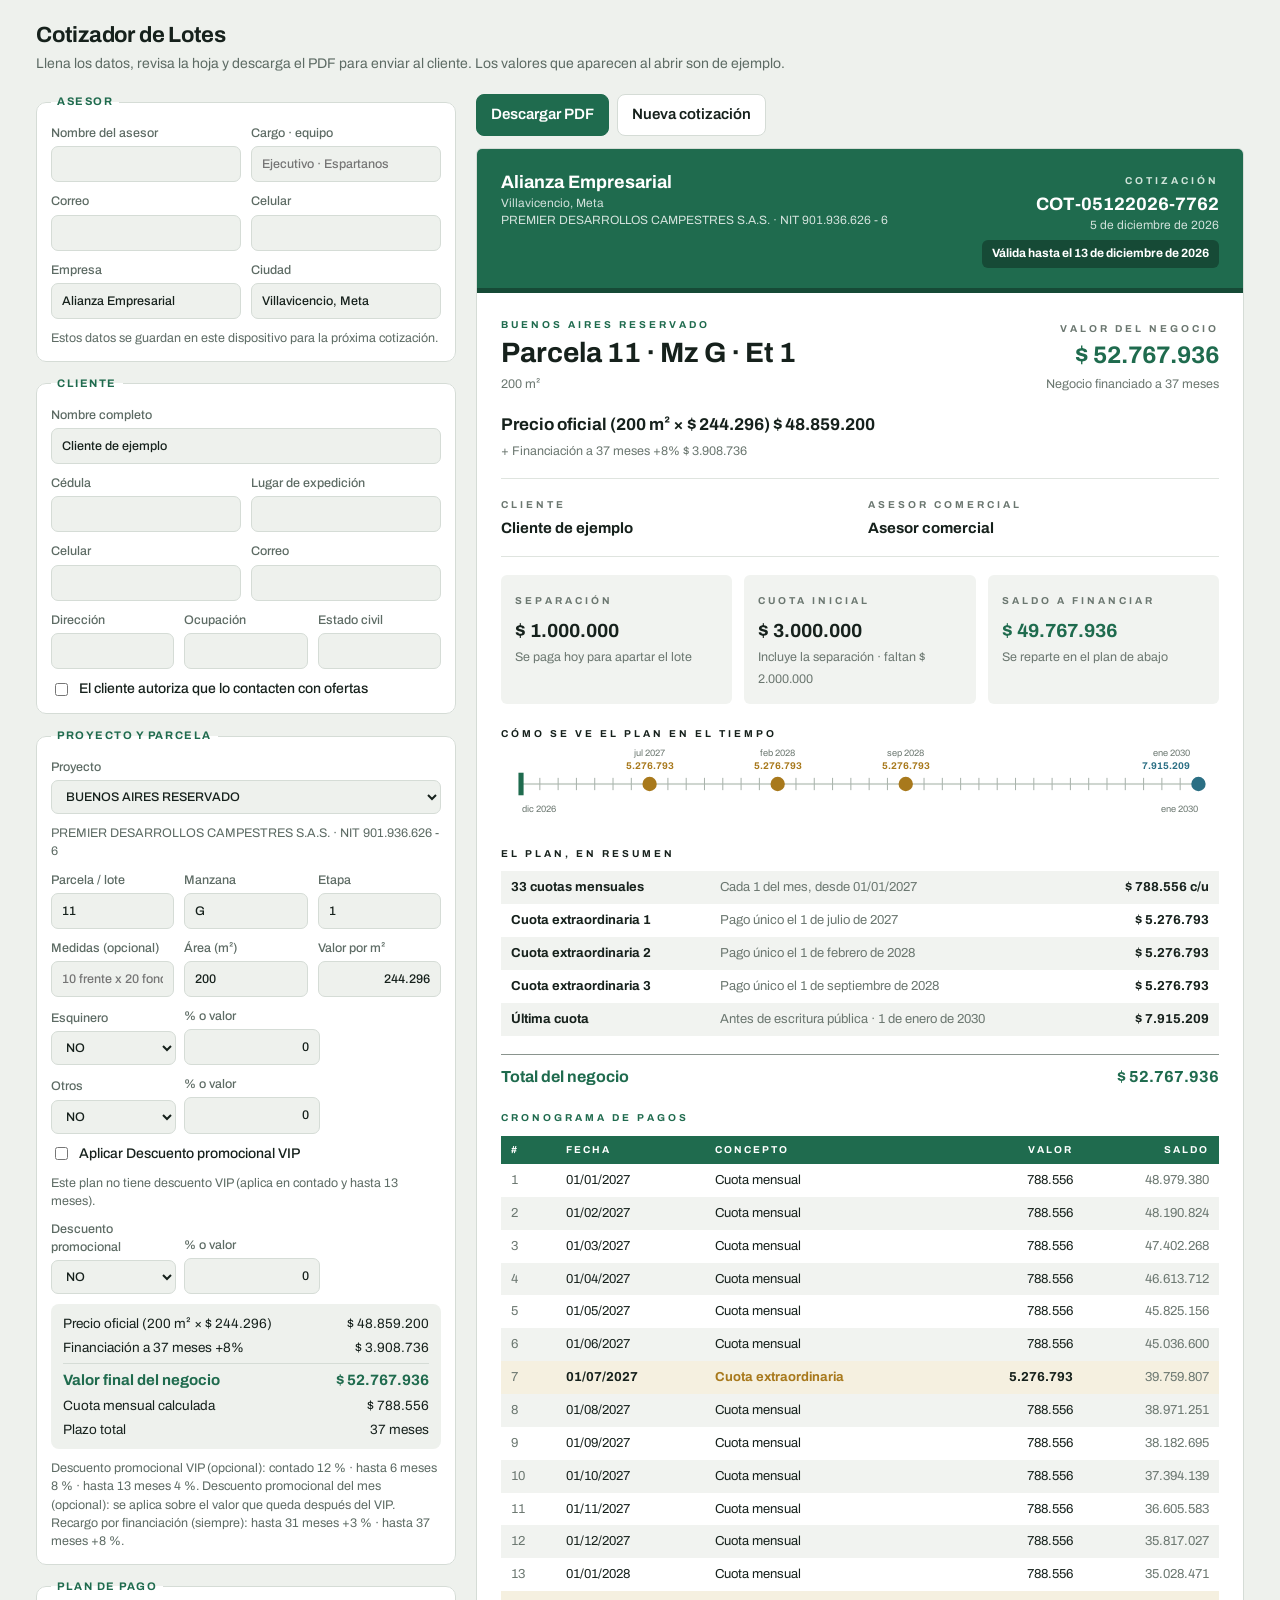
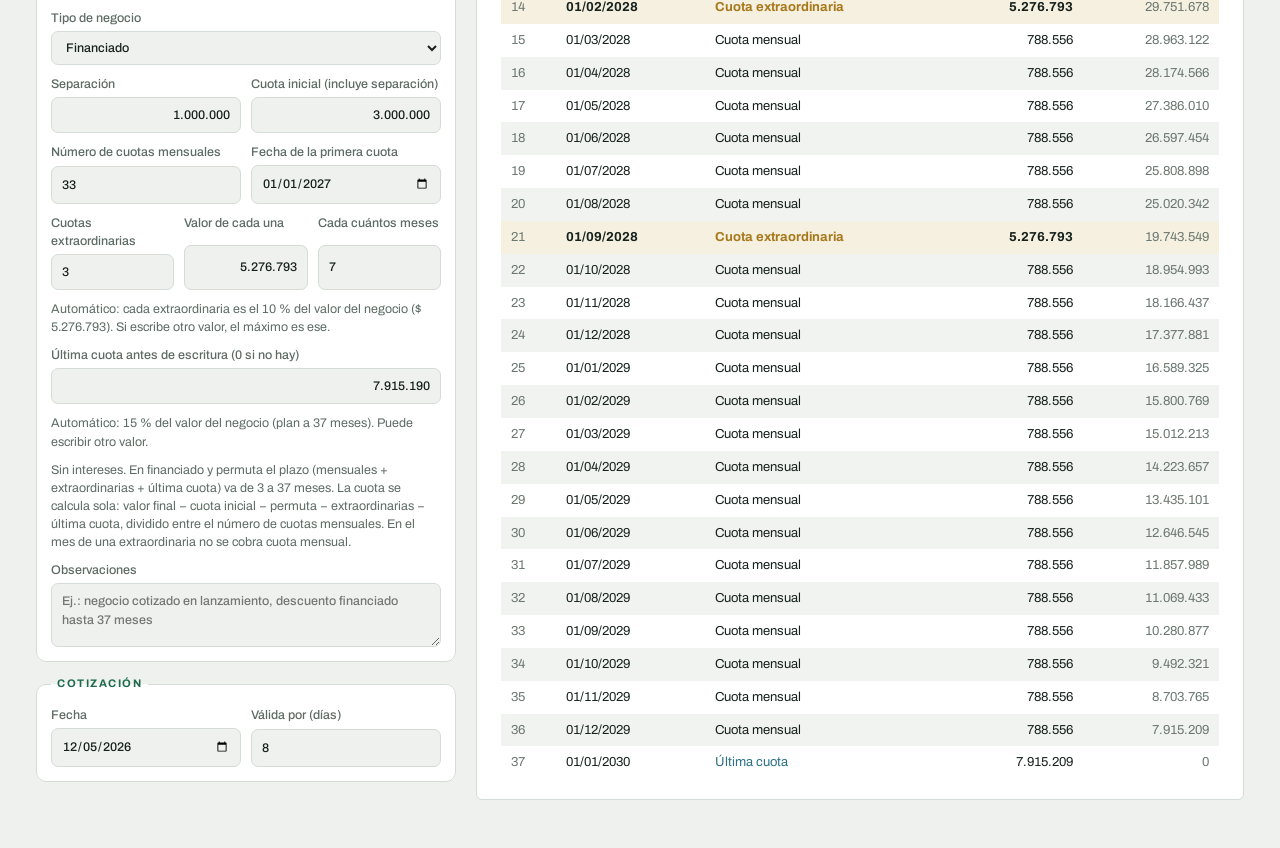
==== commit ea4021a1: "Add files via upload" ====
--- a/cotizador.html
+++ b/cotizador.html
@@ -930,9 +930,10 @@
     const nombre=n.cl[0].normalize('NFD').replace(/[\u0300-\u036f]/g,'').replace(/[^A-Za-z0-9]+/g,'-').replace(/^-|-$/g,'');
     const limpio=t=>String(t||'').replace(/[\\/:*?<>|\x22]+/g,' ').replace(/\s+/g,' ').trim();
     const fname=['Cotizacion',limpio(g('clNombre'))||'Cliente',limpio(g('clCel'))].filter(Boolean).join('_')+'.pdf';
+    let ok=false;
+    if(REGISTRO_URL){say('Guardando copia en Google Drive…');ok=await Promise.race([registrar('Cotización',c,n,pdfDoc.output('datauristring').split(',')[1],fname),new Promise(r=>setTimeout(()=>r(false),15000))]);}
     pdfDoc.save(fname);
-    registrar('Cotización',c,n,pdfDoc.output('datauristring').split(',')[1],fname);
-    say(REGISTRO_URL?'PDF descargado. Copia enviada a Google Drive.':'PDF descargado.');
+    say(!REGISTRO_URL?'PDF descargado.':ok?'PDF descargado. Copia guardada en Google Drive.':'PDF descargado, pero no se pudo enviar la copia a Google Drive. Revisa tu conexión y vuelve a descargarlo.');
   }catch(e){
     say(e&&e.code==='declined'?'Descarga cancelada.':e&&e.code==='lib'?'No se pudo cargar el generador de PDF. Recarga la página.':e&&e.code==='rate_limited'?'Ya hay una descarga pendiente de confirmar.':'No se pudo generar el PDF. Intenta de nuevo.');
   }
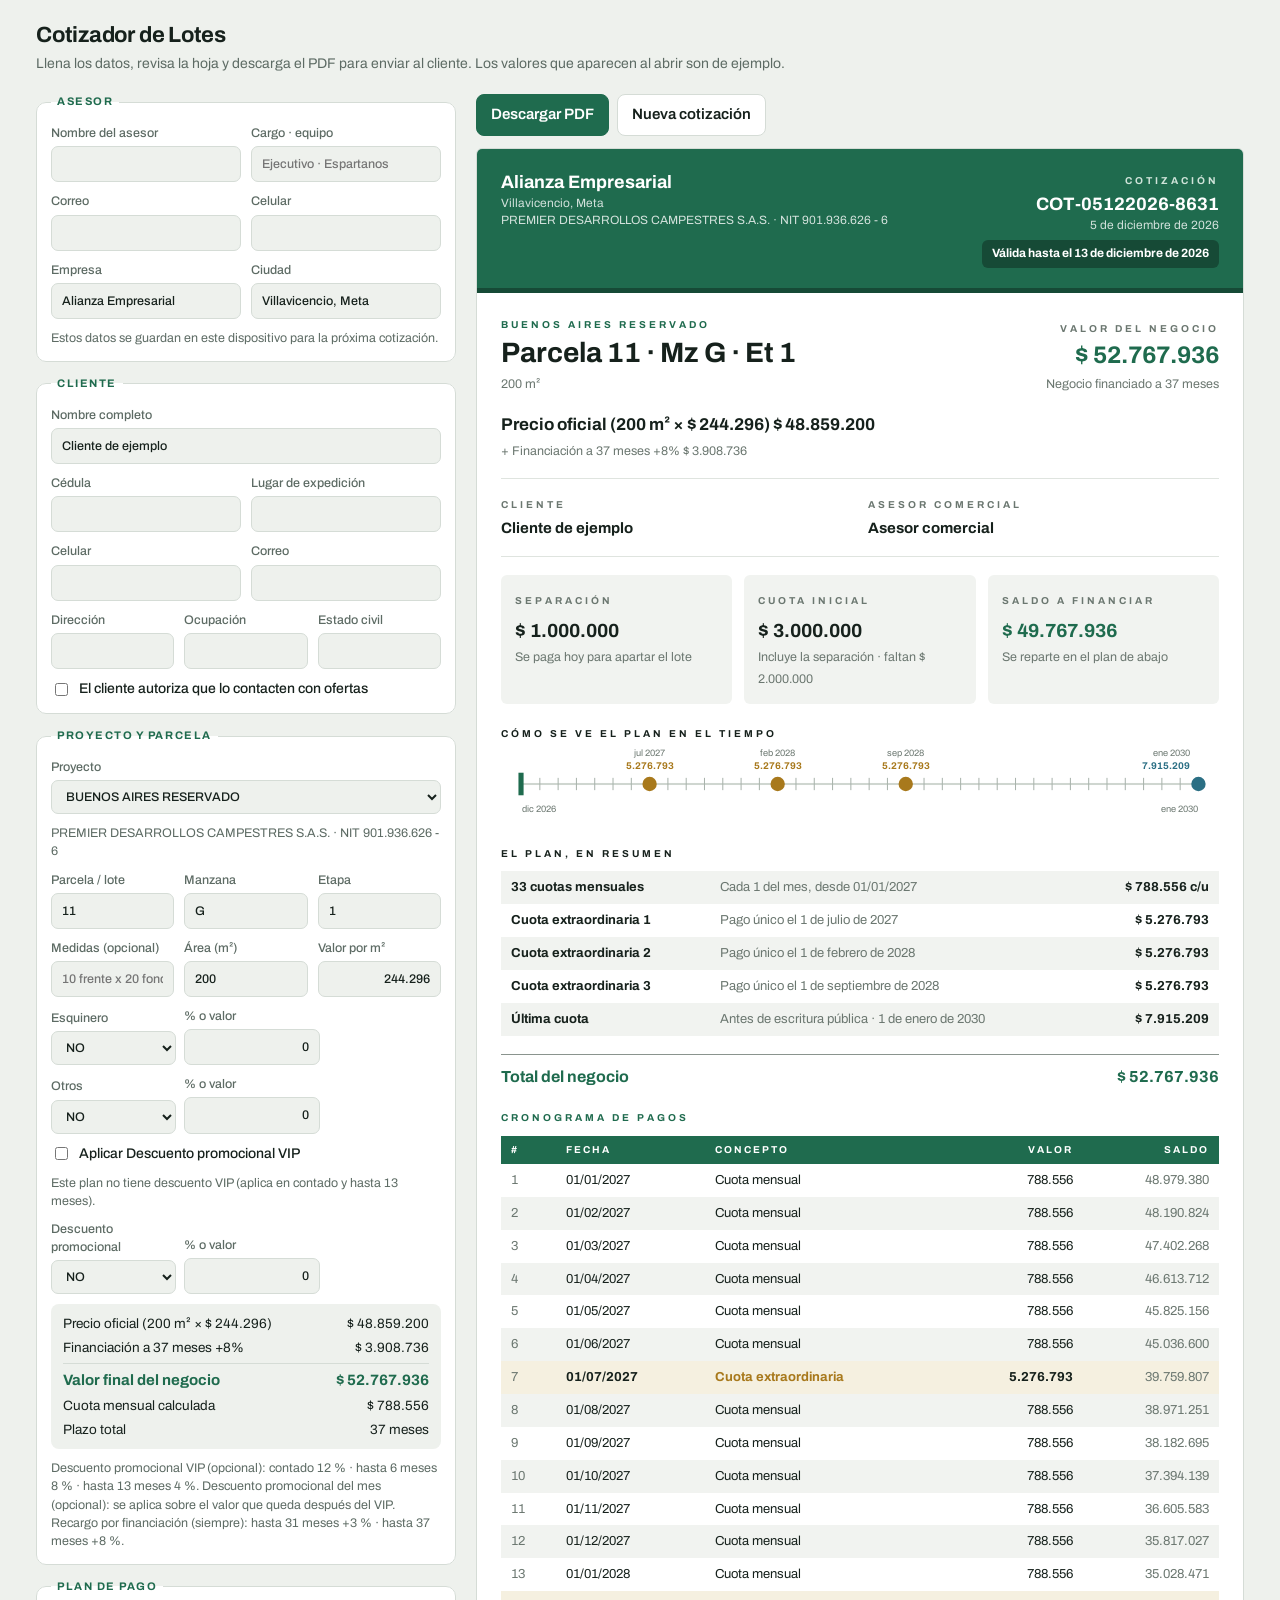
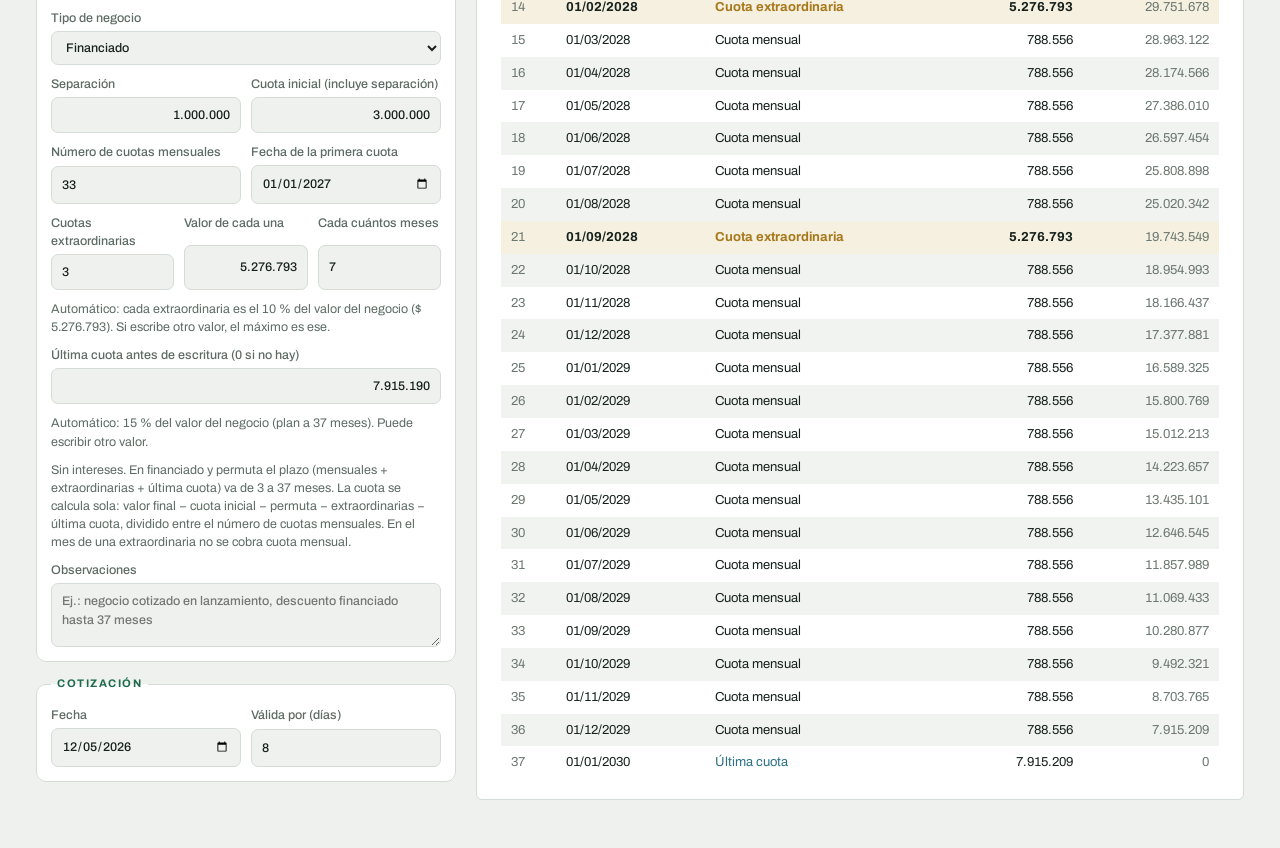
==== commit 25176953: "Add files via upload" ====
--- a/cotizador.html
+++ b/cotizador.html
@@ -931,9 +931,9 @@
     const limpio=t=>String(t||'').replace(/[\\/:*?<>|\x22]+/g,' ').replace(/\s+/g,' ').trim();
     const fname=['Cotizacion',limpio(g('clNombre'))||'Cliente',limpio(g('clCel'))].filter(Boolean).join('_')+'.pdf';
     let ok=false;
-    if(REGISTRO_URL){say('Guardando copia en Google Drive…');ok=await Promise.race([registrar('Cotización',c,n,pdfDoc.output('datauristring').split(',')[1],fname),new Promise(r=>setTimeout(()=>r(false),15000))]);}
+    if(REGISTRO_URL){ok=await Promise.race([registrar('Cotización',c,n,pdfDoc.output('datauristring').split(',')[1],fname),new Promise(r=>setTimeout(()=>r(false),15000))]);}
     pdfDoc.save(fname);
-    say(!REGISTRO_URL?'PDF descargado.':ok?'PDF descargado. Copia guardada en Google Drive.':'PDF descargado, pero no se pudo enviar la copia a Google Drive. Revisa tu conexión y vuelve a descargarlo.');
+    say('PDF descargado.');
   }catch(e){
     say(e&&e.code==='declined'?'Descarga cancelada.':e&&e.code==='lib'?'No se pudo cargar el generador de PDF. Recarga la página.':e&&e.code==='rate_limited'?'Ya hay una descarga pendiente de confirmar.':'No se pudo generar el PDF. Intenta de nuevo.');
   }
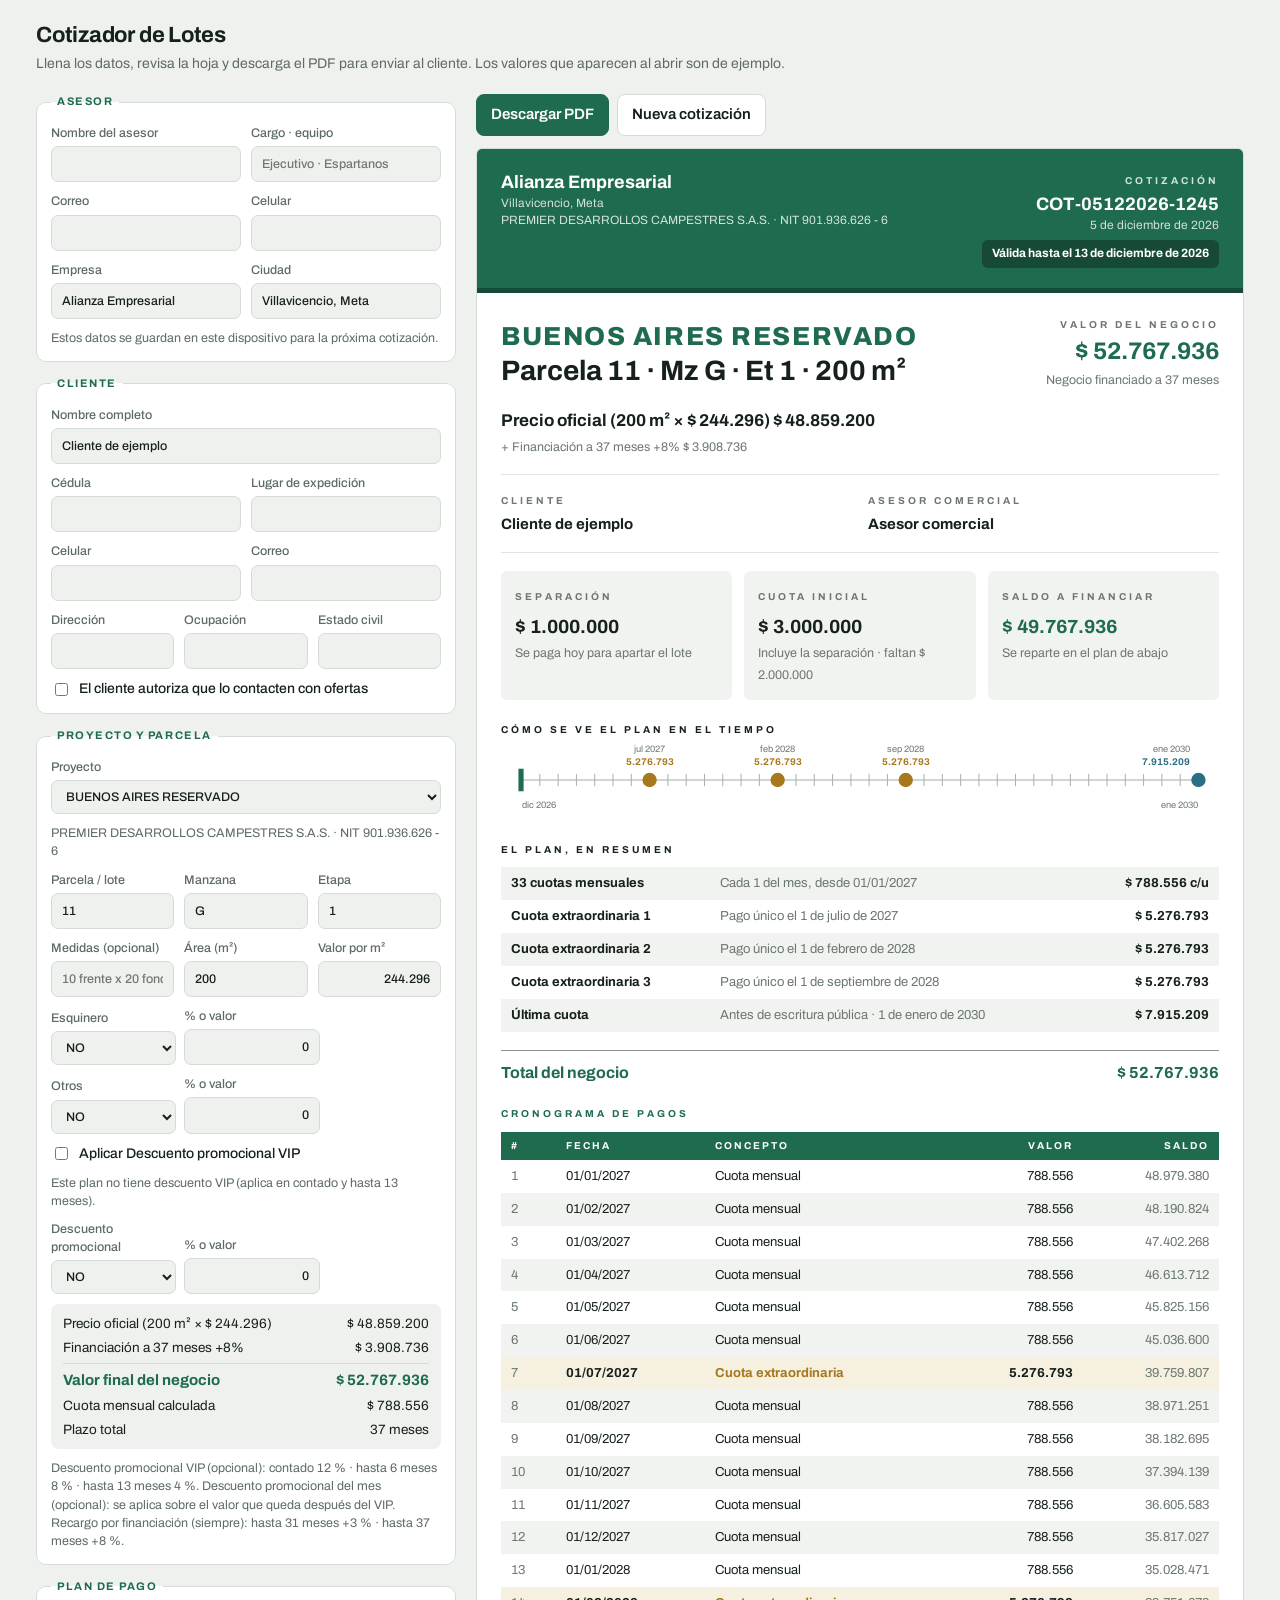
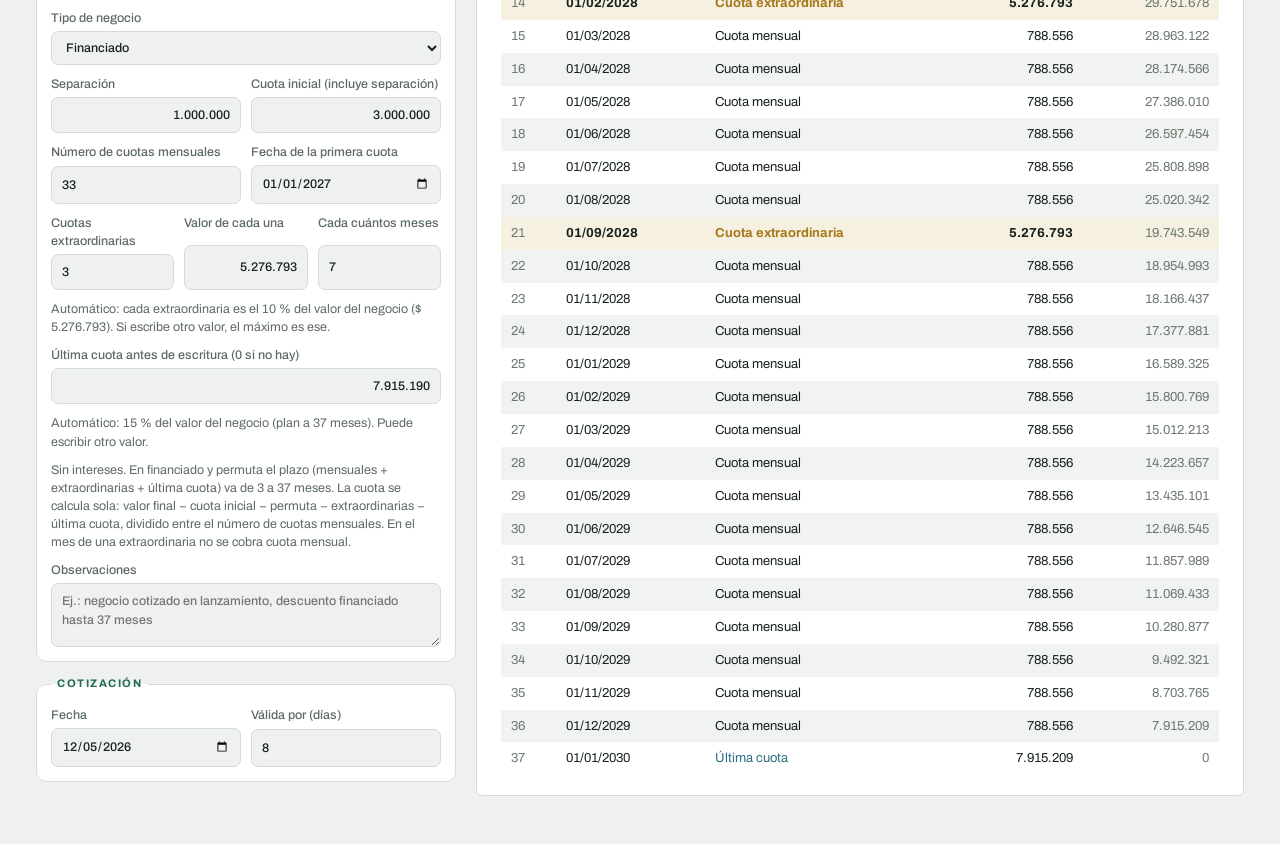
==== commit cf20eaf2: "Add files via upload" ====
--- a/cotizador.html
+++ b/cotizador.html
@@ -70,6 +70,7 @@
 .p-body{padding:20px 24px;display:grid;gap:18px}
 .split{display:flex;flex-wrap:wrap;gap:12px 24px;justify-content:space-between;align-items:flex-end}
 .lot{font-size:28px;font-weight:700;line-height:1.1;margin:4px 0}
+.proj{display:block;font-size:26px;font-weight:800;letter-spacing:.06em;text-transform:uppercase;color:#1f6b4e;line-height:1.15}
 .val{font-size:24px;font-weight:700;color:#1f6b4e}
 .pm{color:var(--paper-muted);font-size:12.5px}
 .parties{display:grid;grid-template-columns:repeat(auto-fit,minmax(200px,1fr));gap:16px;border-block:1px solid var(--paper-line);padding-block:14px}
@@ -770,7 +771,7 @@
   '<div class="p-head"><div><b>'+esc(n.empresa)+'</b><small>'+esc(n.ciudad)+'</small><small>'+esc(n.constr)+'</small></div>'+
   '<div class="r"><span class="eyebrow">Cotización</span><br><b>'+esc(cotNum)+'</b><small>'+largo(c.fecha)+'</small><span class="pill">Válida hasta el '+largo(c.vence)+'</span></div></div>'+
   '<div class="p-body">'+
-  '<div class="split"><div><span class="eyebrow">'+esc(n.proyecto)+'</span><div class="lot">'+esc(n.lot||'Parcela')+'</div><span class="pm">'+esc(n.area)+'</span></div>'+
+  '<div class="split"><div><span class="proj">'+esc(n.proyecto)+'</span><div class="lot">'+esc(n.lot||'Parcela')+(g('area')?' · '+esc(g('area'))+' m²':'')+'</div>'+(g('medidas')?'<span class="pm">'+esc(g('medidas'))+'</span>':'')+'</div>'+
   '<div style="text-align:right;margin-left:auto"><span class="eyebrow" style="color:var(--paper-muted)">Valor del negocio</span><div class="val">'+$$(c.valor)+'</div><span class="pm">'+esc(c.tipoLbl)+'</span></div></div>'+
   (brkTxt?'<div class="brk">'+brkTxt+'</div>':'')+
   '<div class="parties"><div><span class="eyebrow" style="color:var(--paper-muted)">Cliente</span><strong>'+esc(n.cl[0])+'</strong>'+n.cl.slice(1).map(x=>'<div class="pm">'+esc(x)+'</div>').join('')+'</div>'+
@@ -817,9 +818,9 @@
   head(false);
   doc.setFillColor.apply(doc,GD);doc.roundedRect(139,29.5,55,9,1.5,1.5,'F');
   T('Válida hasta el '+largo(c.vence),166.5,35.3,{b:1,sz:7.5,c:[255,255,255],a:'center'});
-  T(sp(n.proyecto),L,45,{b:1,sz:6.5,c:G});T(sp('Valor del negocio'),R,45,{sz:6.5,c:MU,a:'right'});
-  T(fit(n.lot||'Parcela',110,20,true),L,55,{b:1,sz:20});T($$(c.valor),R,55,{b:1,sz:17,c:G,a:'right'});
-  if(n.area)T(fit(n.area,110,9),L,60.5,{sz:9,c:[70,80,74]});T(fit(c.tipoLbl,75,8),R,60.5,{sz:8,c:MU,a:'right'});
+  {let ps=16;const pn=String(n.proyecto).toUpperCase();doc.setFont('helvetica','bold');doc.setFontSize(ps);while(doc.getTextWidth(pn)>118&&ps>8){ps-=.5;doc.setFontSize(ps)}T(pn,L,46,{b:1,sz:ps,c:G})}T(sp('Valor del negocio'),R,45,{sz:6.5,c:MU,a:'right'});
+  {const lt=(n.lot||'Parcela')+(g('area')?' · '+g('area')+' m²':'');let ls=20;doc.setFont('helvetica','bold');doc.setFontSize(ls);while(doc.getTextWidth(lt)>125&&ls>12){ls-=.5;doc.setFontSize(ls)}T(lt,L,55,{b:1,sz:ls})}T($$(c.valor),R,55,{b:1,sz:17,c:G,a:'right'});
+  if(g('medidas'))T(fit(g('medidas'),110,9),L,60.5,{sz:9,c:[70,80,74]});T(fit(c.tipoLbl,75,8),R,60.5,{sz:8,c:MU,a:'right'});
   if(c.brk.length>1){const RED=[179,38,30],ad=c.brk.slice(1).filter(b=>b[1]>0),ds=c.brk.filter(b=>b[1]<0);
     const po=c.brk[0][0]+'  '+$$(c.brk[0][1]);T(po,L,65.8,{b:1,sz:9.5});doc.setFont('helvetica','bold');doc.setFontSize(9.5);const pw=doc.getTextWidth(po);
     if(ad.length)T(fit(ad.map(b=>'+ '+b[0]+' '+$$(b[1])).join('   '),W-pw-4,7),L+pw+4,65.8,{sz:7,c:MU});
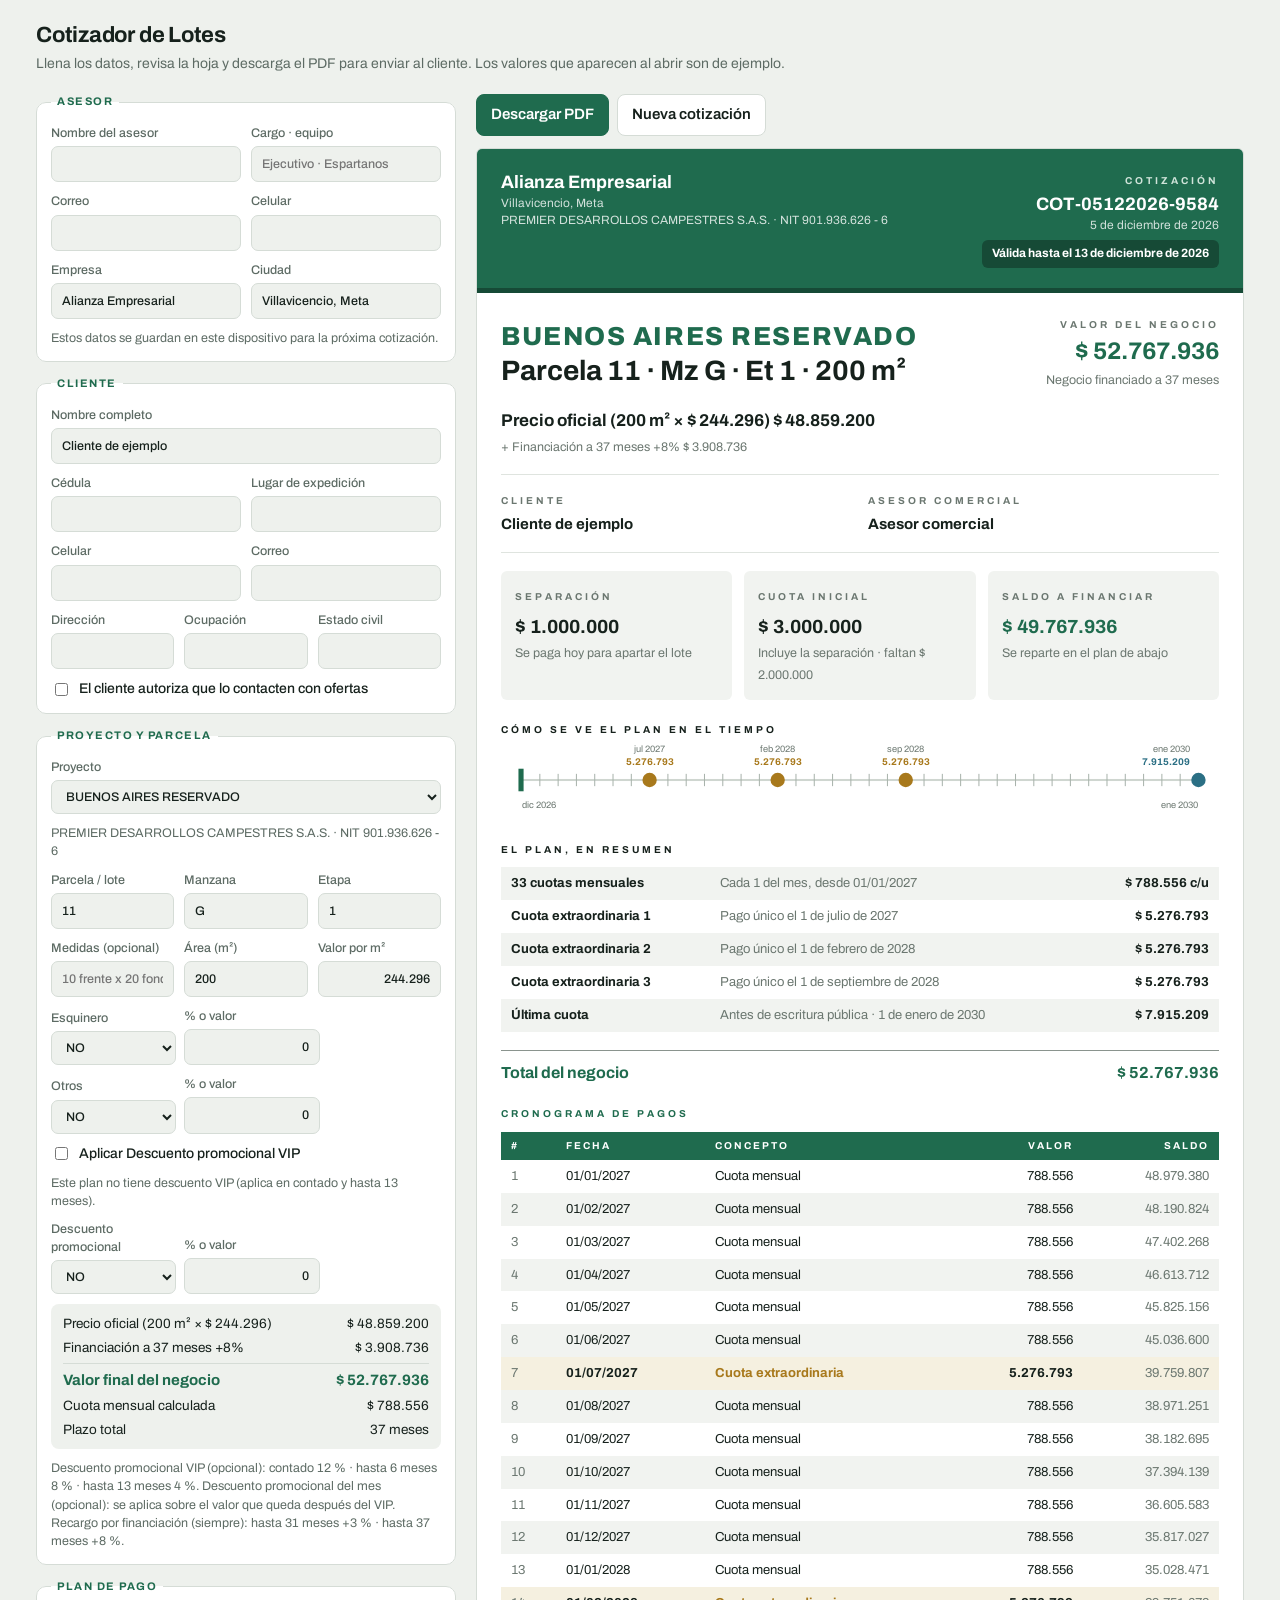
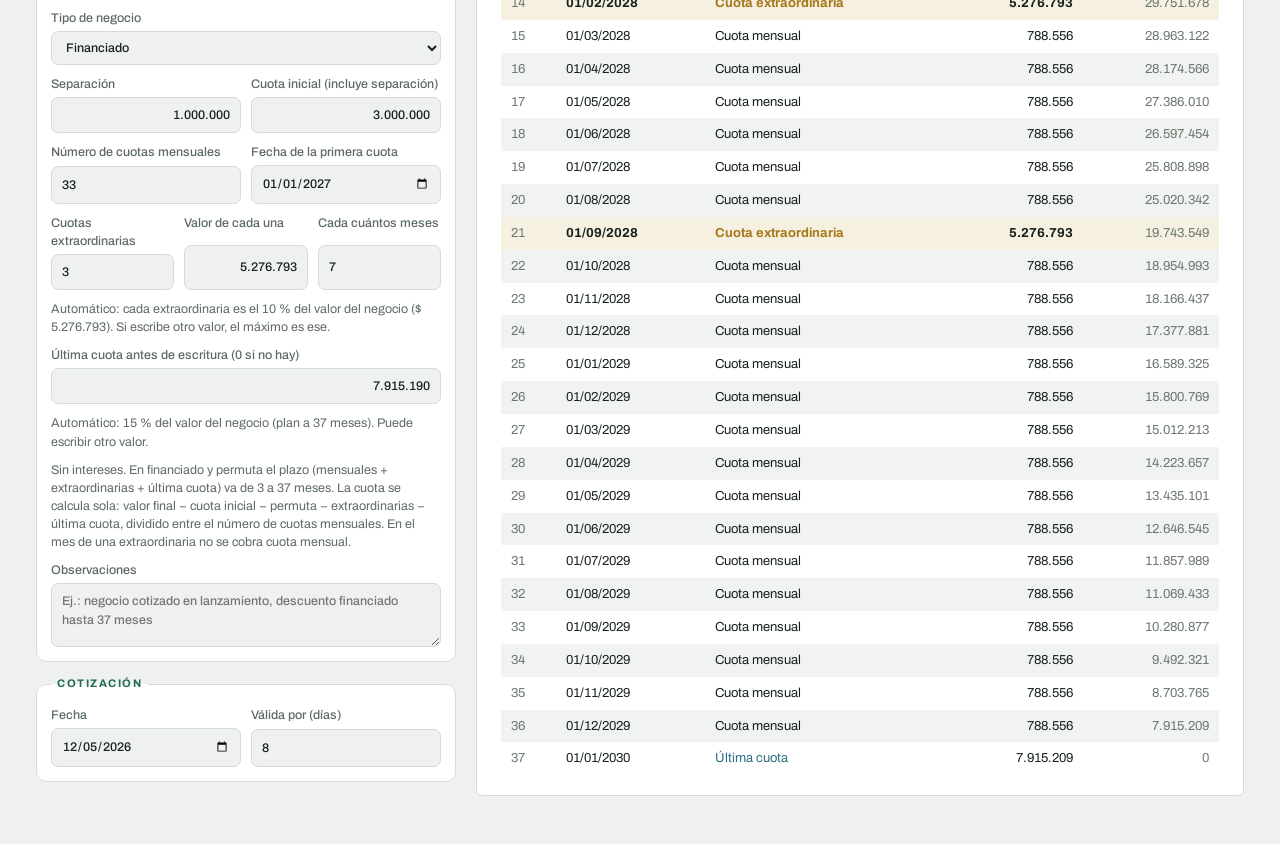
==== commit 25853276: "Add files via upload" ====
--- a/cotizador.html
+++ b/cotizador.html
@@ -924,6 +924,7 @@
 });
 $('pdf').addEventListener('click',async()=>{
   const c=render();if(c.err.length)return;const n=info();
+  if(!g('clNombre')||g('clNombre')==='Cliente de ejemplo'||g('clCel').replace(/\D/g,'').length<7){say('Escribe el nombre y el teléfono del cliente para poder descargar el PDF.');$(!g('clNombre')||g('clNombre')==='Cliente de ejemplo'?'clNombre':'clCel').focus();return}
   say('Preparando PDF…');
   try{
     if(!window.jspdf)throw{code:'lib'};
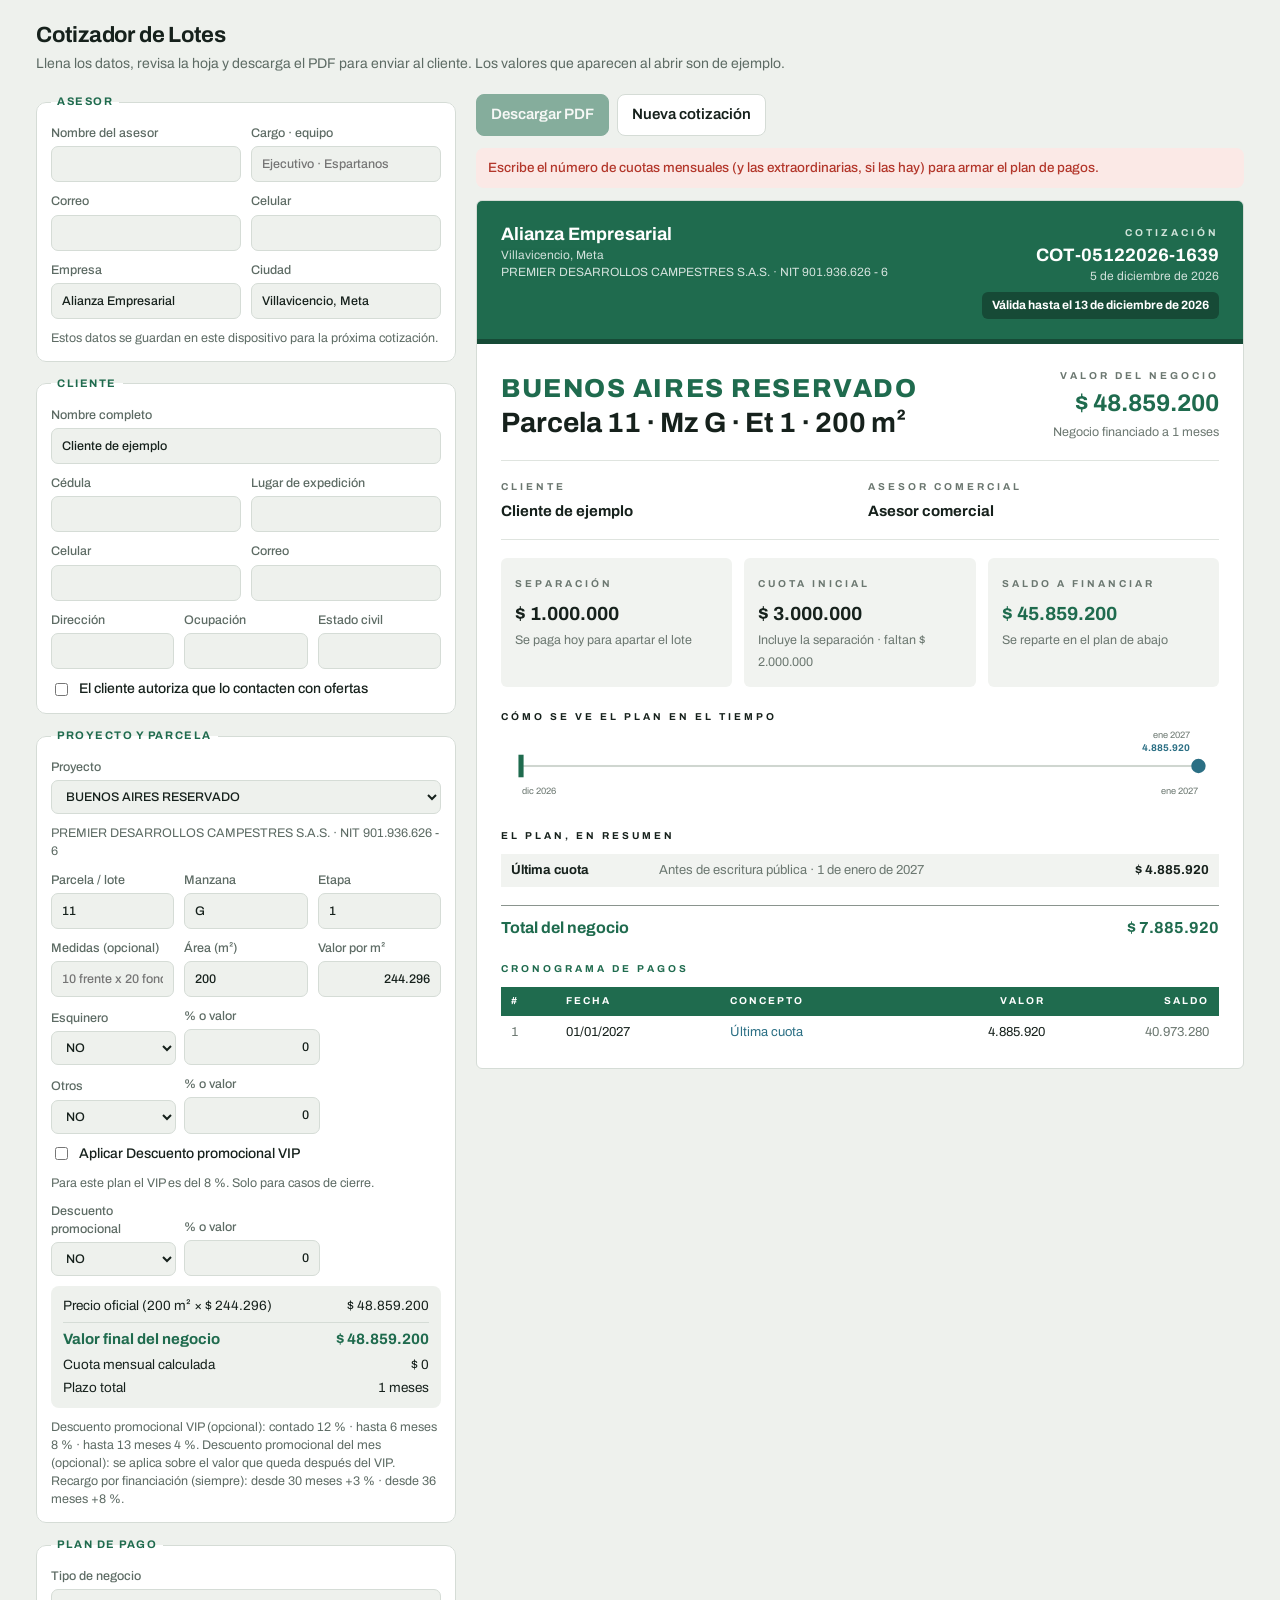
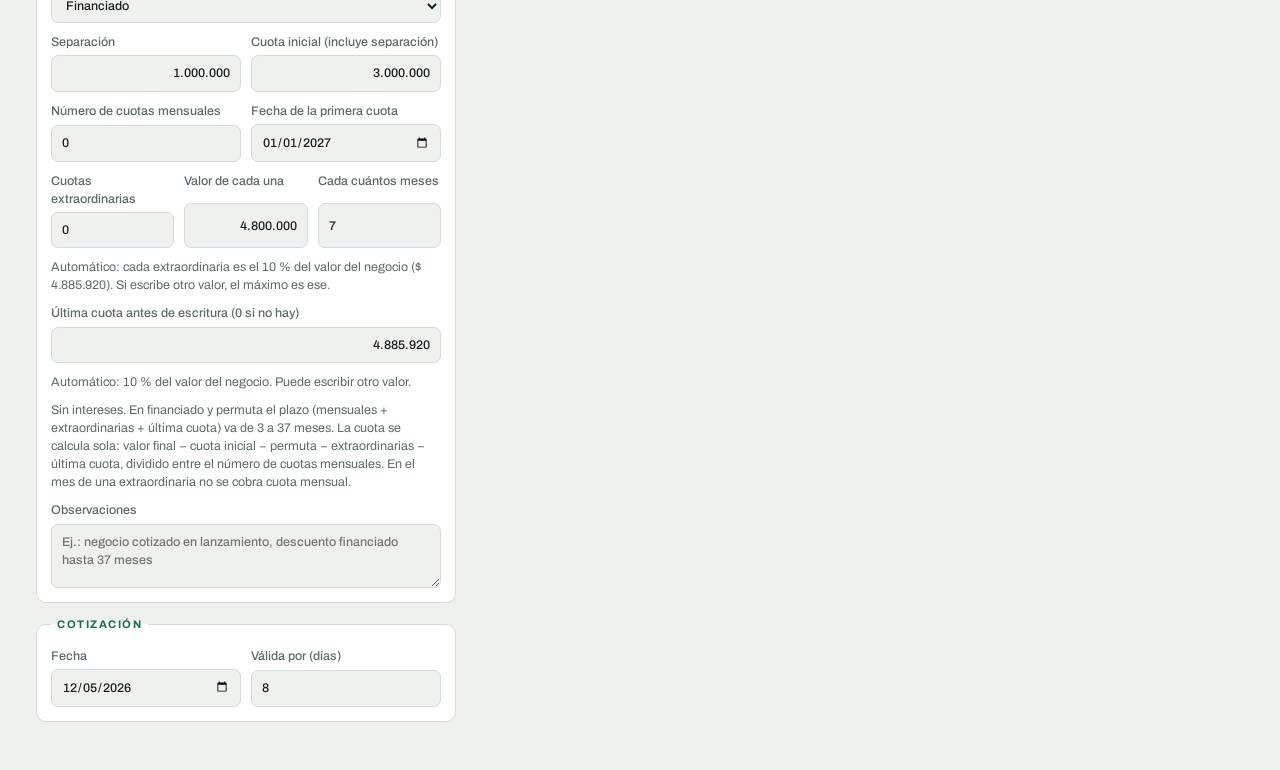
==== commit 310cafc8: "Add files via upload" ====
--- a/cotizador.html
+++ b/cotizador.html
@@ -171,7 +171,7 @@
         <label>% o valor<input id="desV" inputmode="decimal" value="0" style="text-align:right"></label><span></span>
       </div>
       <div class="calc" id="calcBox"></div>
-      <p class="hint">Descuento promocional VIP (opcional): contado 12 % · hasta 6 meses 8 % · hasta 13 meses 4 %. Descuento promocional del mes (opcional): se aplica sobre el valor que queda después del VIP. Recargo por financiación (siempre): hasta 31 meses +3 % · hasta 37 meses +8 %.</p>
+      <p class="hint">Descuento promocional VIP (opcional): contado 12 % · hasta 6 meses 8 % · hasta 13 meses 4 %. Descuento promocional del mes (opcional): se aplica sobre el valor que queda después del VIP. Recargo por financiación (siempre): desde 30 meses +3 % · desde 36 meses +8 %.</p>
     </fieldset>
 
     <fieldset><legend>Plan de pago</legend>
@@ -186,11 +186,11 @@
         <label>Cuota inicial (incluye separación)<input id="ini" class="money" inputmode="numeric" value="3.000.000"></label>
       </div>
       <div class="row">
-        <label><span id="nMtxt">Número de cuotas mensuales</span><input id="nM" type="number" min="0" max="37" value="33"></label>
+        <label><span id="nMtxt">Número de cuotas mensuales</span><input id="nM" type="number" min="0" max="37" value="0"></label>
         <label>Fecha de la primera cuota<input id="primera" type="date"></label>
       </div>
       <div class="row" id="rowExtras">
-        <label>Cuotas extraordinarias<input id="nE" type="number" min="0" max="24" value="3"></label>
+        <label>Cuotas extraordinarias<input id="nE" type="number" min="0" max="24" value="0"></label>
         <label>Valor de cada una<input id="vE" class="money" inputmode="numeric" value="4.800.000"></label>
         <label>Cada cuántos meses<input id="pE" type="number" min="1" max="60" value="7"></label>
       </div>
@@ -664,7 +664,7 @@
   const con0=$('tipo').value==='con';
   const N0=con0?0:Math.max(0,Math.min(37,parseInt($('nM').value,10)||0))+Math.max(0,Math.min(24,parseInt($('nE').value,10)||0))+(num($('final').value)>0?1:0);
   const vipPct=con0?12:N0<=6?8:N0<=13?4:0;
-  let rate=con0?-12:N0<=6?-8:N0<=13?-4:N0<=25?0:N0<=31?3:8;
+  let rate=con0?-12:N0<=6?-8:N0<=13?-4:N0<=29?0:N0<=35?3:8;
   if(rate<0&&!$('aplOf').checked)rate=0;
   const auto=Math.round(sub*rate/100);
   const des=Math.min(sub+auto,adj($('desT').value,$('desV').value,sub+auto));
@@ -717,6 +717,7 @@
   if(plu)brk.push([adjLbl('Otros',$('pluT').value,$('pluV').value),plu]);
   if(auto)brk.push([(rate<0?'Descuento promocional VIP '+(-rate)+'%':'Financiación a '+N0+' meses +'+rate+'%'),auto]);
   if(des)brk.push([adjLbl('Descuento promocional',$('desT').value,$('desV').value),-des]);
+  if(!contado&&valor>0&&nM===0&&nE===0)err.splice(0,err.length,'Escribe el número de cuotas mensuales (y las extraordinarias, si las hay) para armar el plan de pagos.');
   return{err,vipPct,finPct,valor,sep,ini,saldo,N,contado,permuta,tipoLbl,maxE,first,rows,mensual,nM:rows.filter(r=>r.t==='m').length,fecha,brk,
     vence:addD(fecha,parseInt($('vig').value,10)||8),
     xs:rows.filter(r=>r.t==='x'),fin:rows.find(r=>r.t==='f'),
@@ -968,7 +969,7 @@
   $(t).addEventListener('change',()=>{if($(t).value==='VALOR FIJO')$(v).value=fmt(num($(v).value));else if(/\.\d{3}/.test($(v).value))$(v).value='0'});
 });
 document.querySelectorAll('#f .money').forEach(el=>el.addEventListener('blur',()=>{el.value=fmt(num(el.value))}));
-$('tipo').addEventListener('change',()=>{$('nM').value=$('tipo').value==='con'?1:33});
+$('tipo').addEventListener('change',()=>{$('nM').value=$('tipo').value==='con'?1:0});
 $('f').addEventListener('change',()=>render());
 $('f').addEventListener('input',e=>{
   if(e.target.hasAttribute('data-keep')){try{const o={};document.querySelectorAll('[data-keep]').forEach(x=>o[x.id]=x.value);localStorage.setItem('cotizador.asesor',JSON.stringify(o))}catch(_){}}
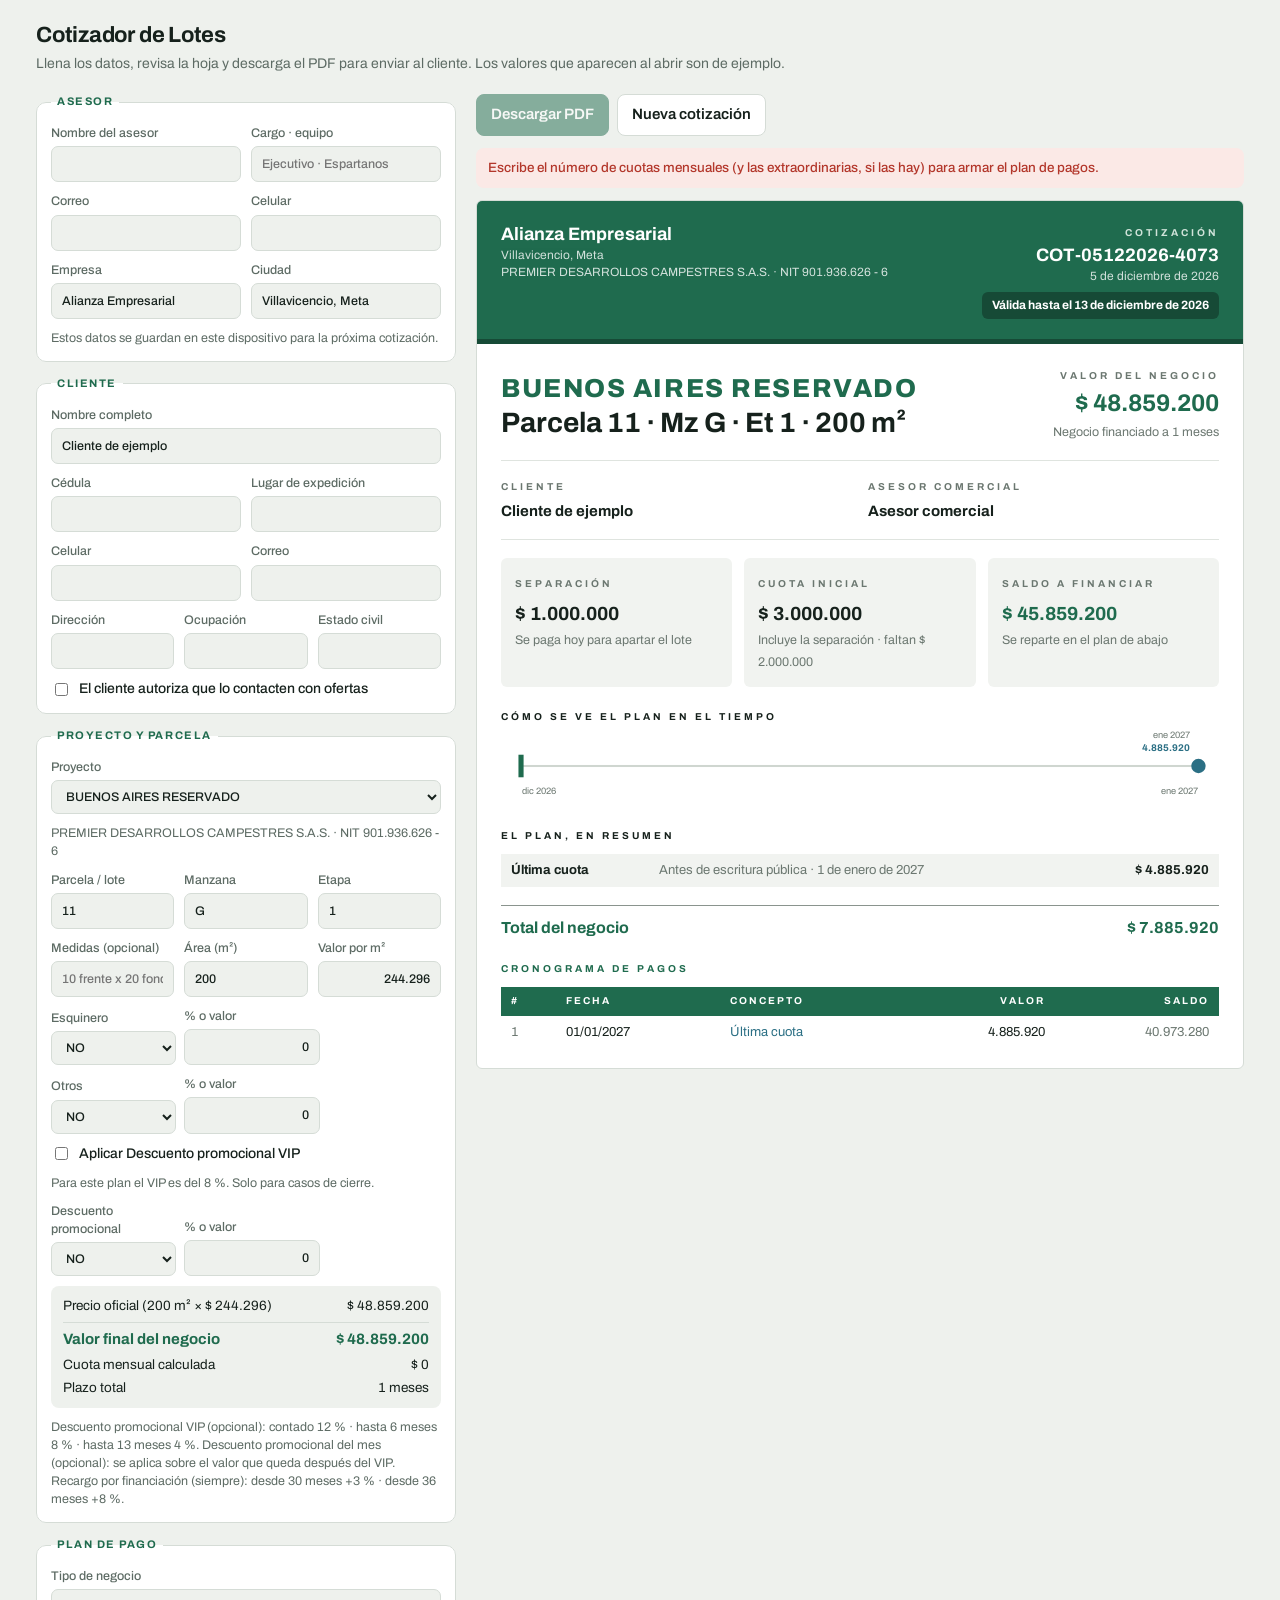
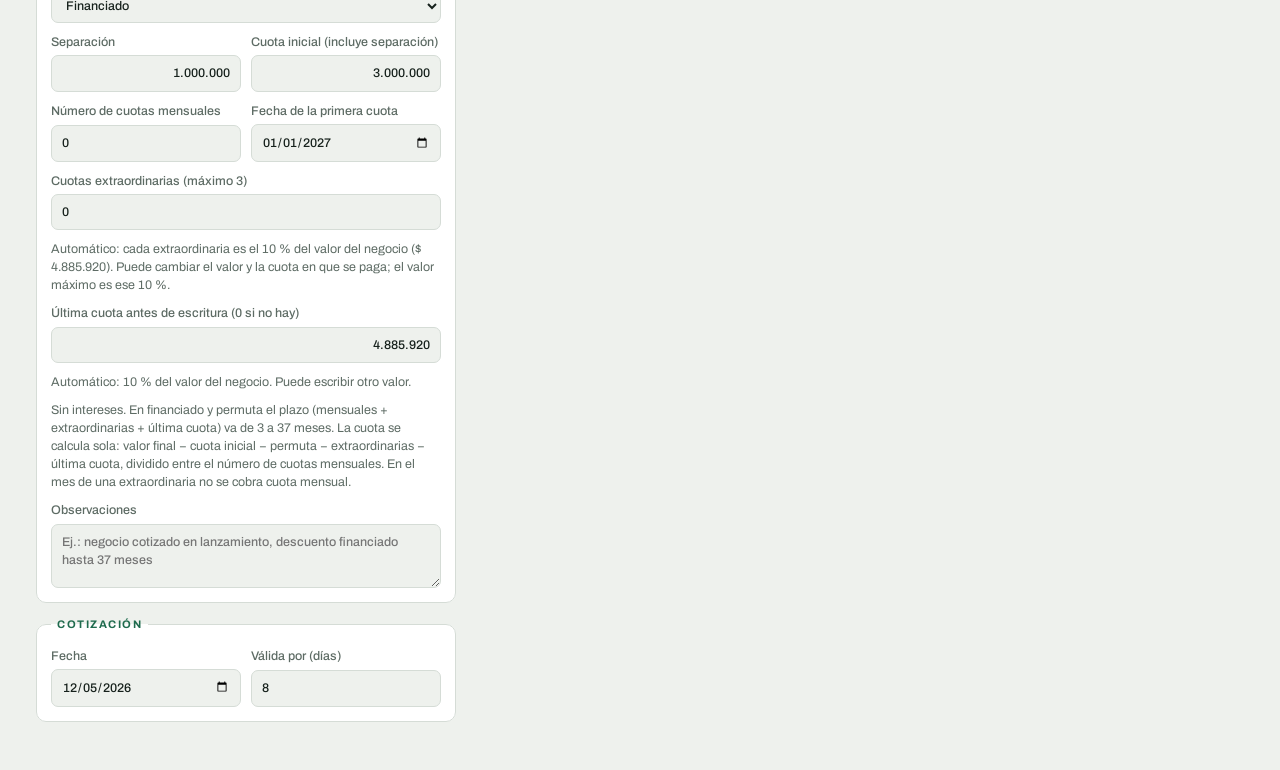
==== commit e64a8c84: "Add files via upload" ====
--- a/cotizador.html
+++ b/cotizador.html
@@ -190,10 +190,11 @@
         <label>Fecha de la primera cuota<input id="primera" type="date"></label>
       </div>
       <div class="row" id="rowExtras">
-        <label>Cuotas extraordinarias<input id="nE" type="number" min="0" max="24" value="0"></label>
-        <label>Valor de cada una<input id="vE" class="money" inputmode="numeric" value="4.800.000"></label>
-        <label>Cada cuántos meses<input id="pE" type="number" min="1" max="60" value="7"></label>
-      </div>
+        <label>Cuotas extraordinarias (máximo 3)<input id="nE" type="number" min="0" max="3" value="0"></label>
+      </div>
+      <div class="row" id="ex1" hidden><label>Extraordinaria 1 · en la cuota N°<input id="pE1" type="number" min="1" max="37"></label><label>Valor<input id="vE1" class="money" inputmode="numeric" value="0"></label></div>
+      <div class="row" id="ex2" hidden><label>Extraordinaria 2 · en la cuota N°<input id="pE2" type="number" min="1" max="37"></label><label>Valor<input id="vE2" class="money" inputmode="numeric" value="0"></label></div>
+      <div class="row" id="ex3" hidden><label>Extraordinaria 3 · en la cuota N°<input id="pE3" type="number" min="1" max="37"></label><label>Valor<input id="vE3" class="money" inputmode="numeric" value="0"></label></div>
       <p class="hint" id="maxE"></p>
       <label id="lblFinal">Última cuota antes de escritura (0 si no hay)<input id="final" class="money" inputmode="numeric" value="4.885.884"></label>
       <p class="hint" id="finHint"></p>
@@ -653,7 +654,7 @@
 const pct=s=>parseFloat(String(s).replace(',','.'))||0;
 function adj(t,v,base){return t==='PORCENTAJE'?Math.max(0,Math.round(base*pct(v)/100)):t==='VALOR FIJO'?Math.max(0,num(v)):0}
 function adjLbl(n,t,v){return n+(t==='PORCENTAJE'?' '+String(pct(v)).replace('.',',')+'%':'')}
-let cotNum='',autoE=true,autoF=true;
+let cotNum='',autoE=[true,true,true],autoP=[true,true,true],autoF=true;
 function setH(el,h){if(el._h!==h){el.innerHTML=h;el._h=h}}
 function calc(){
   const err=[];
@@ -662,7 +663,7 @@
   const esq=adj($('esqT').value,$('esqV').value,oficial),plu=adj($('pluT').value,$('pluV').value,oficial);
   const sub=oficial+esq+plu;
   const con0=$('tipo').value==='con';
-  const N0=con0?0:Math.max(0,Math.min(37,parseInt($('nM').value,10)||0))+Math.max(0,Math.min(24,parseInt($('nE').value,10)||0))+(num($('final').value)>0?1:0);
+  const N0=con0?0:Math.max(0,Math.min(37,parseInt($('nM').value,10)||0))+Math.max(0,Math.min(3,parseInt($('nE').value,10)||0))+(num($('final').value)>0?1:0);
   const vipPct=con0?12:N0<=6?8:N0<=13?4:0;
   let rate=con0?-12:N0<=6?-8:N0<=13?-4:N0<=29?0:N0<=35?3:8;
   if(rate<0&&!$('aplOf').checked)rate=0;
@@ -674,28 +675,35 @@
   CONC.m=contado?'Pago de contado':'Cuota mensual';
   const saldo=valor-ini-permuta;
   const nM=contado?Math.max(1,Math.min(3,parseInt($('nM').value,10)||1)):Math.max(0,Math.min(37,parseInt($('nM').value,10)||0));
-  const nEr=Math.max(0,Math.min(24,parseInt($('nE').value,10)||0)),finPct=(nM+nEr+1)===37?15:10;
+  const nEr=Math.max(0,Math.min(3,parseInt($('nE').value,10)||0)),finPct=(nM+nEr+1)===37?15:10;
   if(!contado){
-    if(autoE&&nEr)$('vE').value=fmt(Math.floor(valor*0.10));
+    for(let k=0;k<nEr;k++)if(autoE[k])$('vE'+(k+1)).value=fmt(Math.floor(valor*0.10));
     if(autoF)$('final').value=fmt(Math.floor(valor*finPct/100));
   }
-  const nE=contado?0:Math.max(0,Math.min(24,parseInt($('nE').value,10)||0)),vE=nE?num($('vE').value):0,pE=Math.max(1,parseInt($('pE').value,10)||1);
+  const nE=contado?0:Math.max(0,Math.min(3,parseInt($('nE').value,10)||0));
   const finalIn=contado?0:num($('final').value),useFinal=finalIn>0;
   const first=parseD($('primera').value)||today();
   if(valor<=0)err.push('Escribe el área y el valor por m².');
   if(ini+permuta>valor)err.push('La cuota inicial y la permuta no pueden sumar más que el valor final del negocio.');
   if(sep>ini)err.push('La separación no puede ser mayor que la cuota inicial.');
-  if(nE&&!vE)err.push('Escribe el valor de las cuotas extraordinarias.');
   const maxE=Math.floor(valor*0.10);
-  if(nE&&vE>maxE)err.push('Cada cuota extraordinaria puede ser máximo de '+$$(maxE)+' (10 % del valor del negocio). Baja el valor o reparte en más cuotas.');
   const N=Math.max(1,nM+nE+(useFinal?1:0));
   const tipo=$('tipo').value;
   if(tipo==='per'&&!permuta)err.push('Escribe el valor de la permuta.');
   const tipoLbl=contado?'Negocio de contado':tipo==='fin'?'Negocio financiado a '+N+' meses':tipo==='per'?'Negocio con permuta · '+N+' meses':(g('tipoOtro')||'Otro tipo de negocio')+' · '+N+(N===1?' mes':' meses');
   if(!contado&&tipo!=='otr'&&(N<3||N>37))err.push('El plazo financiado debe estar entre 3 y 37 meses; ahora suma '+N+'.');
-  const exAt={};
-  for(let k=1;k<=nE;k++){const idx=k*pE-1;if(idx>N-1-(useFinal?1:0)){err.push('Las cuotas extraordinarias no caben en el plazo: reduce cada cuántos meses van o aumenta las cuotas mensuales.');break}exAt[idx]=vE}
-  const base=saldo-nE*vE-finalIn;
+  const exAt={},exOw={},lastX=N-(useFinal?1:0);let sumE=0;
+  for(let k=1;k<=nE;k++){
+    if(autoP[k-1])$('pE'+k).value=Math.max(1,Math.round(k*lastX/(nE+1)));
+    const pk=parseInt($('pE'+k).value,10)||0,vk=num($('vE'+k).value);
+    if(!vk)err.push('Escribe el valor de la extraordinaria '+k+'.');
+    else if(vk>maxE)err.push('La extraordinaria '+k+' puede ser máximo de '+$$(maxE)+' (10 % del valor del negocio).');
+    if(pk<1||pk>lastX)err.push('La extraordinaria '+k+' debe ir entre la cuota 1 y la cuota '+lastX+'.');
+    else if(exAt[pk-1]!=null)err.push('Las extraordinarias '+exOw[pk-1]+' y '+k+' están en la misma cuota ('+pk+'); ponlas en cuotas distintas.');
+    else{exAt[pk-1]=vk;exOw[pk-1]=k}
+    sumE+=vk;
+  }
+  const base=saldo-sumE-finalIn;
   if(base<0&&ini+permuta<=valor)err.push('La cuota inicial, la permuta, las extraordinarias y la última cuota suman más que el valor final del negocio.');
   let mensual=0,rem=0;
   if(nM>0){mensual=Math.floor(Math.max(0,base)/nM);rem=Math.max(0,base)-mensual*nM}
@@ -739,7 +747,7 @@
   if(c.nM>0)out.push([c.contado?c.nM+(c.nM===1?' pago de contado':' pagos de contado'):c.nM+(c.nM===1?' cuota mensual':' cuotas mensuales'),c.contado&&c.nM===1?'Pago único el '+largo(c.rows[0].d):'Cada '+c.first.d+' del mes, desde '+dmy(c.rows.find(r=>r.t==='m').d),$$(c.mensual)+(c.nM>1?' c/u':'')]);
   if(c.xs.length>4){
     const same=c.xs.every(x=>x.v===c.xs[0].v);
-    out.push([c.xs.length+' cuotas extraordinarias','Cada '+(parseInt($('pE').value,10)||1)+' meses · fechas en el cronograma',same?$$(c.xs[0].v)+' c/u':$$(c.xs.reduce((a,x)=>a+x.v,0))]);
+    out.push([c.xs.length+' cuotas extraordinarias','En las cuotas '+c.xs.map(x=>x.i).join(', ')+' · fechas en el cronograma',same?$$(c.xs[0].v)+' c/u':$$(c.xs.reduce((a,x)=>a+x.v,0))]);
   }else c.xs.forEach((x,i)=>out.push(['Cuota extraordinaria '+(i+1),'Pago único el '+largo(x.d),$$(x.v)]));
   if(c.fin)out.push(['Última cuota','Antes de escritura pública · '+largo(c.fin.d),$$(c.fin.v)]);
   return out;
@@ -749,12 +757,13 @@
 function render(){
   $('lblOtro').hidden=$('proySel').value!=='otro';
   {const k=$('tipo').value==='con';$('rowExtras').hidden=$('maxE').hidden=$('finHint').hidden=k;$('lblFinal').hidden=k;$('lblTipoOtro').hidden=$('tipo').value!=='otr';$('lblPermuta').hidden=$('lblPermDesc').hidden=$('tipo').value!=='per';$('nMtxt').textContent=k?'Número de pagos (1 a 3)':'Número de cuotas mensuales'}
+  {const k=$('tipo').value==='con',ne=Math.max(0,Math.min(3,parseInt($('nE').value,10)||0));[1,2,3].forEach(i=>$('ex'+i).hidden=k||i>ne)}
   const c=calc(),n=info();
   const al=$('alert');al.hidden=!c.err.length;al.textContent=c.err.join(' ');
   $('pdf').disabled=!!c.err.length;
   $('constructora').textContent=n.constr;
   $('vipHint').textContent=c.vipPct?'Para este plan el VIP es del '+c.vipPct+' %. Solo para casos de cierre.':'Este plan no tiene descuento VIP (aplica en contado y hasta 13 meses).';
-  setH($('maxE'),autoE?'Automático: cada extraordinaria es el 10 % del valor del negocio ('+$$(c.maxE)+'). Si escribe otro valor, el máximo es ese.':'Valor manual · máximo '+$$(c.maxE)+' (10 % del valor del negocio). <button type="button" class="link">Volver al 10 %</button>');
+  setH($('maxE'),autoE.every(Boolean)?'Automático: cada extraordinaria es el 10 % del valor del negocio ('+$$(c.maxE)+'). Puede cambiar el valor y la cuota en que se paga; el valor máximo es ese 10 %.':'Valor manual · máximo '+$$(c.maxE)+' (10 % del valor del negocio). <button type="button" class="link">Volver al 10 %</button>');
   setH($('finHint'),autoF?'Automático: '+c.finPct+' % del valor del negocio'+(c.finPct===15?' (plan a 37 meses)':'')+'. Puede escribir otro valor.':'Valor manual. <button type="button" class="link">Volver al '+c.finPct+' %</button>');
   const adds=c.brk.slice(1).filter(b=>b[1]>0),dscs=c.brk.filter(b=>b[1]<0),ahorro=dscs.reduce((a,b)=>a-b[1],0);
   const brkTxt=c.brk.length>1?'<span class="po">'+esc(c.brk[0][0])+' '+$$(c.brk[0][1])+'</span>'+(adds.length?'<span>'+adds.map(b=>'+ '+esc(b[0])+' '+$$(b[1])).join('   ')+'</span>':'')+(dscs.length?'<span class="red">'+dscs.map(b=>'− '+esc(b[0])+' '+$$(-b[1])).join('   ')+'<b>Ahorro: '+$$(ahorro)+'</b></span>':''):'';
@@ -949,11 +958,11 @@
   const fb=()=>{const ta=document.createElement('textarea');ta.value=t;ta.style.cssText='width:100%;height:160px;margin-top:8px';$('msg').textContent='Copia el texto: ';$('msg').appendChild(ta);ta.select()};
   try{navigator.clipboard.writeText(t).then(()=>say('Resumen copiado.'),fb)}catch(e){fb()}
 });
-$('vE').addEventListener('input',()=>{autoE=false});
+[1,2,3].forEach(k=>{$('vE'+k).addEventListener('input',()=>{autoE[k-1]=false});$('pE'+k).addEventListener('input',()=>{autoP[k-1]=false})});
 $('final').addEventListener('input',()=>{autoF=false});
-$('maxE').addEventListener('click',e=>{if(e.target.tagName==='BUTTON'){autoE=true;render()}});
+$('maxE').addEventListener('click',e=>{if(e.target.tagName==='BUTTON'){autoE=[true,true,true];render()}});
 $('finHint').addEventListener('click',e=>{if(e.target.tagName==='BUTTON'){autoF=true;render()}});
-$('nueva').addEventListener('click',()=>{autoE=true;autoF=true;
+$('nueva').addEventListener('click',()=>{autoE=[true,true,true];autoP=[true,true,true];autoF=true;
   ['clNombre','clCedula','clExp','clCel','clCorreo','clDir','clOcu','clCivil','obs'].forEach(id=>$(id).value='');$('clAut').checked=false;
   const d=today();$('fecha').value=iso(d);cotNum=newNum(d);render();say('Nueva cotización '+cotNum+'.');$('clNombre').focus();
 });
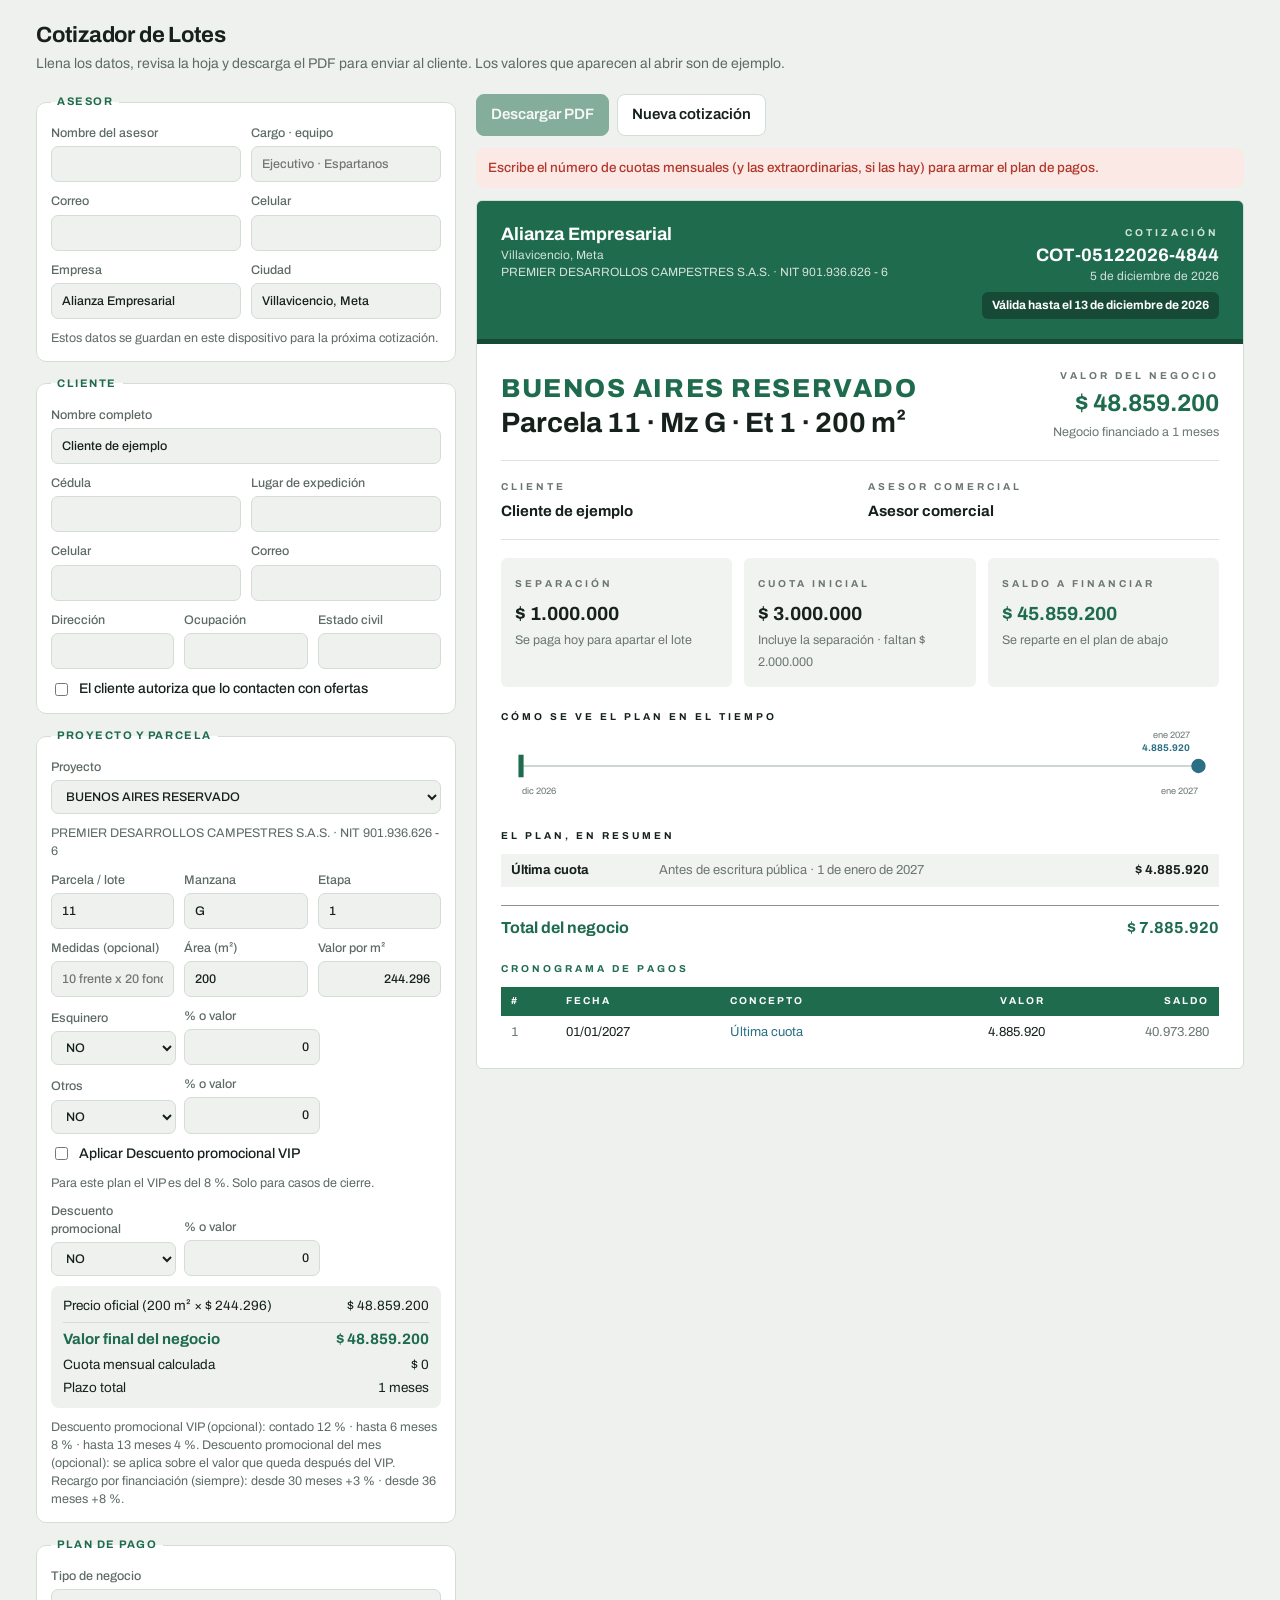
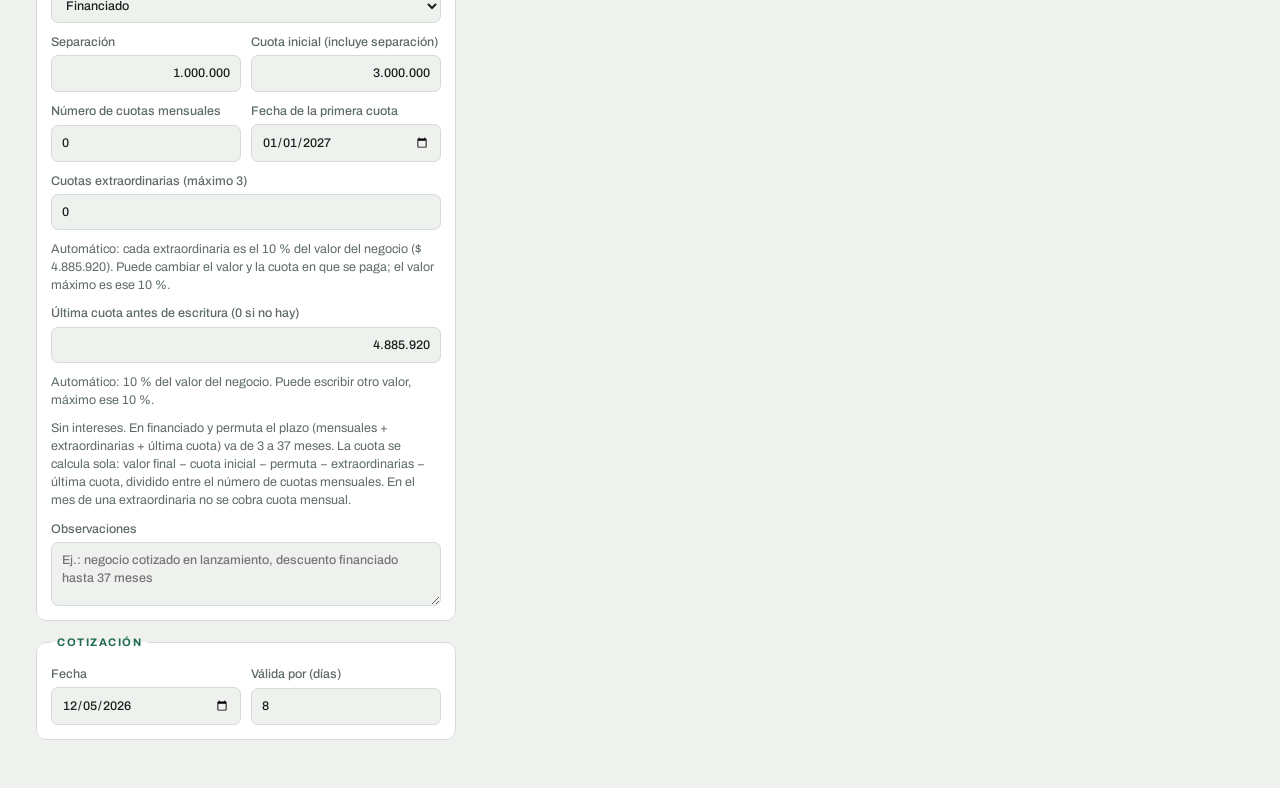
==== commit 67108461: "Add files via upload" ====
--- a/cotizador.html
+++ b/cotizador.html
@@ -686,7 +686,8 @@
   if(valor<=0)err.push('Escribe el área y el valor por m².');
   if(ini+permuta>valor)err.push('La cuota inicial y la permuta no pueden sumar más que el valor final del negocio.');
   if(sep>ini)err.push('La separación no puede ser mayor que la cuota inicial.');
-  const maxE=Math.floor(valor*0.10);
+  const maxE=Math.floor(valor*0.10),maxF=Math.floor(valor*finPct/100);
+  if(!contado&&finalIn>maxF)err.push('La última cuota antes de escritura puede ser máximo de '+$$(maxF)+' ('+finPct+' % del valor del negocio'+(finPct===15?', plan a 37 meses':'')+').');
   const N=Math.max(1,nM+nE+(useFinal?1:0));
   const tipo=$('tipo').value;
   if(tipo==='per'&&!permuta)err.push('Escribe el valor de la permuta.');
@@ -764,7 +765,7 @@
   $('constructora').textContent=n.constr;
   $('vipHint').textContent=c.vipPct?'Para este plan el VIP es del '+c.vipPct+' %. Solo para casos de cierre.':'Este plan no tiene descuento VIP (aplica en contado y hasta 13 meses).';
   setH($('maxE'),autoE.every(Boolean)?'Automático: cada extraordinaria es el 10 % del valor del negocio ('+$$(c.maxE)+'). Puede cambiar el valor y la cuota en que se paga; el valor máximo es ese 10 %.':'Valor manual · máximo '+$$(c.maxE)+' (10 % del valor del negocio). <button type="button" class="link">Volver al 10 %</button>');
-  setH($('finHint'),autoF?'Automático: '+c.finPct+' % del valor del negocio'+(c.finPct===15?' (plan a 37 meses)':'')+'. Puede escribir otro valor.':'Valor manual. <button type="button" class="link">Volver al '+c.finPct+' %</button>');
+  setH($('finHint'),autoF?'Automático: '+c.finPct+' % del valor del negocio'+(c.finPct===15?' (plan a 37 meses)':'')+'. Puede escribir otro valor, máximo ese '+c.finPct+' %.':'Valor manual · máximo '+c.finPct+' % del valor del negocio. <button type="button" class="link">Volver al '+c.finPct+' %</button>');
   const adds=c.brk.slice(1).filter(b=>b[1]>0),dscs=c.brk.filter(b=>b[1]<0),ahorro=dscs.reduce((a,b)=>a-b[1],0);
   const brkTxt=c.brk.length>1?'<span class="po">'+esc(c.brk[0][0])+' '+$$(c.brk[0][1])+'</span>'+(adds.length?'<span>'+adds.map(b=>'+ '+esc(b[0])+' '+$$(b[1])).join('   ')+'</span>':'')+(dscs.length?'<span class="red">'+dscs.map(b=>'− '+esc(b[0])+' '+$$(-b[1])).join('   ')+'<b>Ahorro: '+$$(ahorro)+'</b></span>':''):'';
   $('calcBox').innerHTML=c.brk.map(b=>'<div'+(b[1]<0?' class="neg"':'')+'><span>'+esc(b[0])+'</span><span>'+(b[1]<0?'− ':'')+$$(Math.abs(b[1]))+'</span></div>').join('')+'<div class="t"><span>Valor final del negocio</span><span>'+$$(c.valor)+'</span></div><div><span>'+(c.contado?'Pago de contado':'Cuota mensual calculada')+'</span><span>'+$$(c.mensual)+'</span></div>'+(c.contado?'':'<div><span>Plazo total</span><span>'+c.N+' meses</span></div>');
